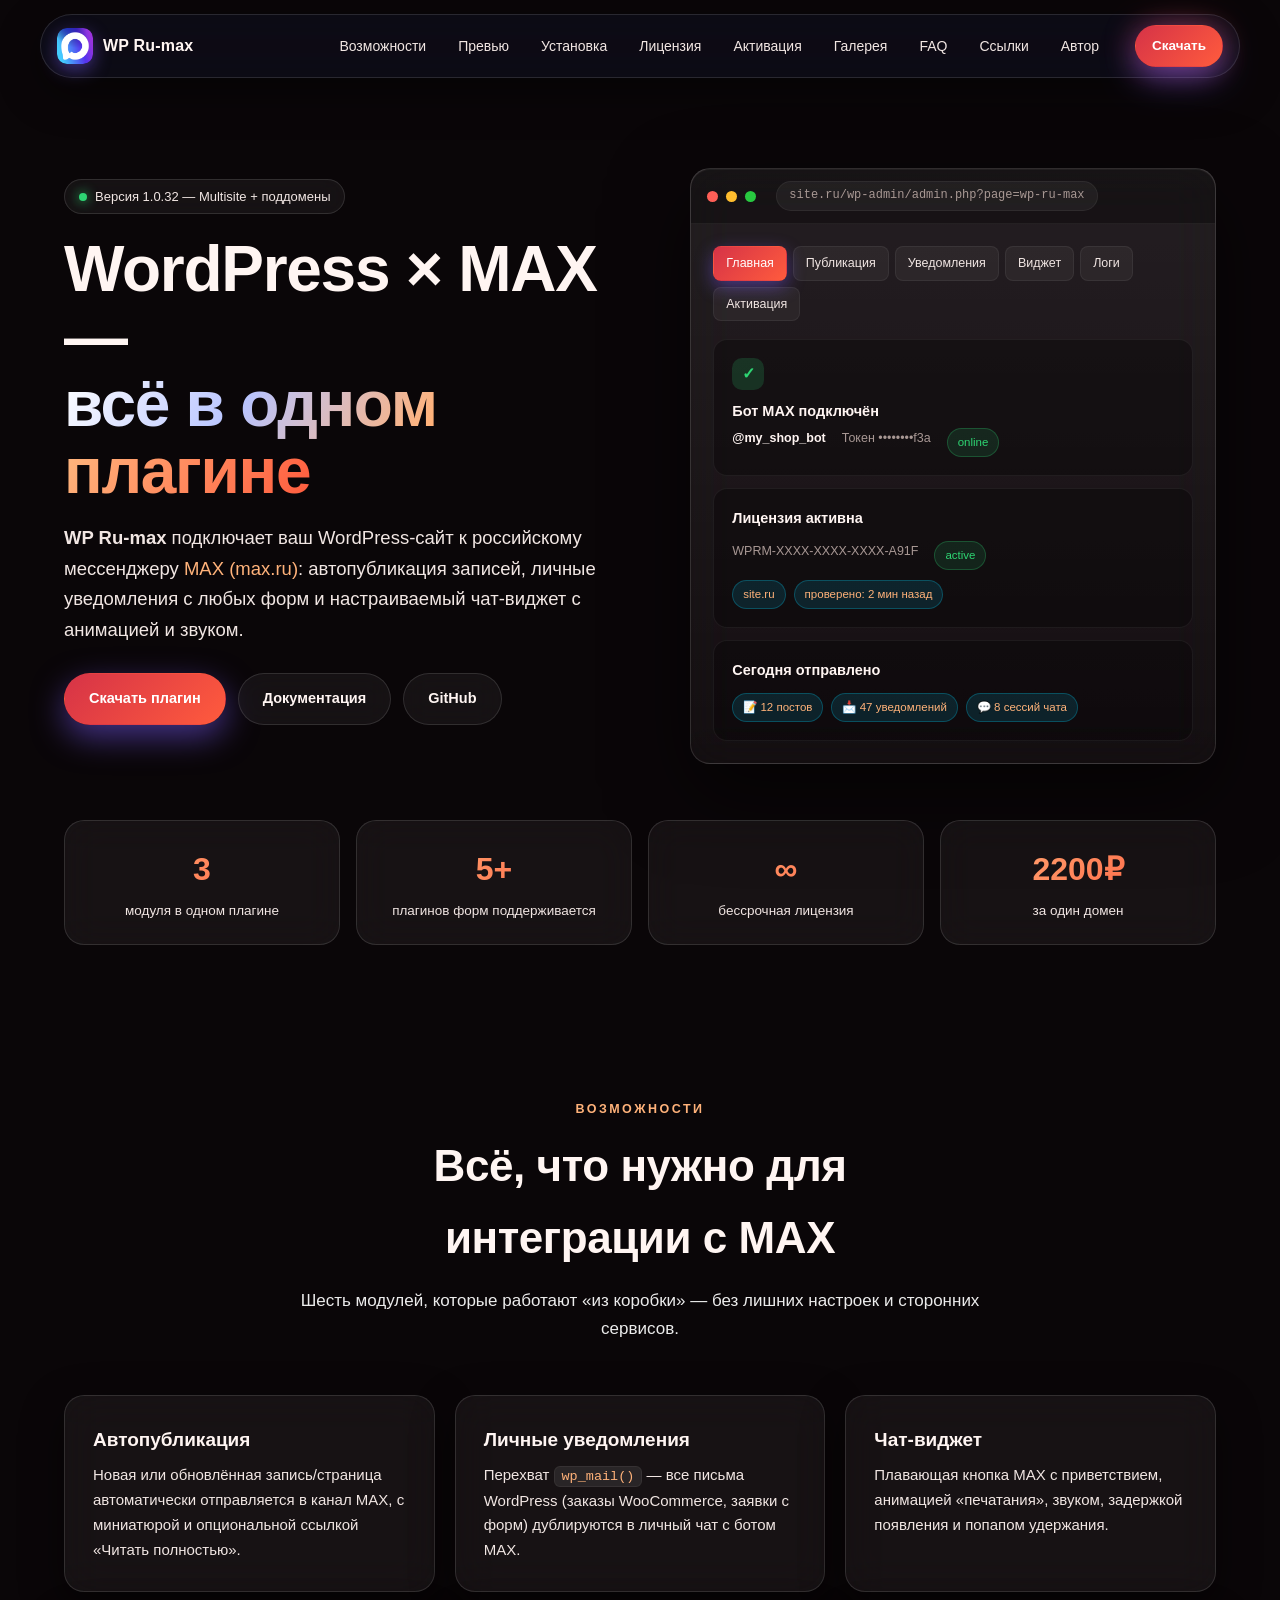
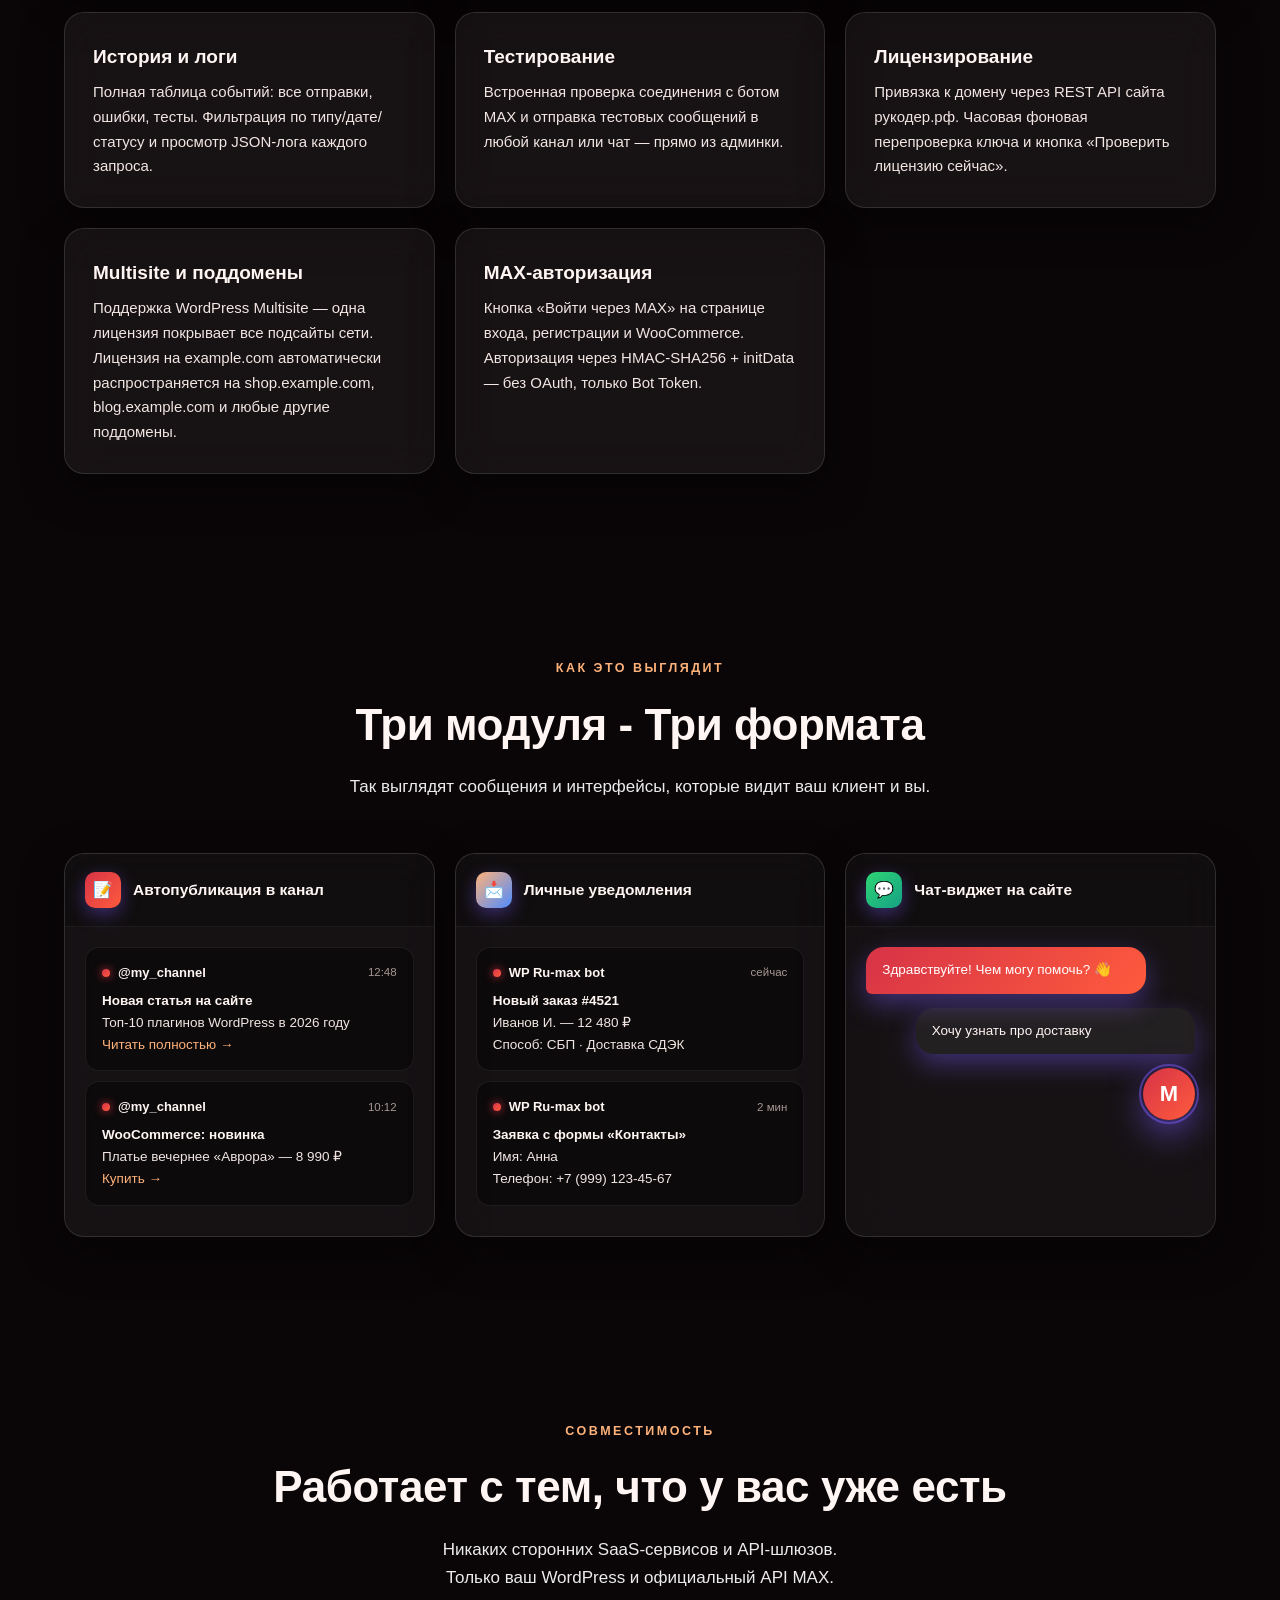
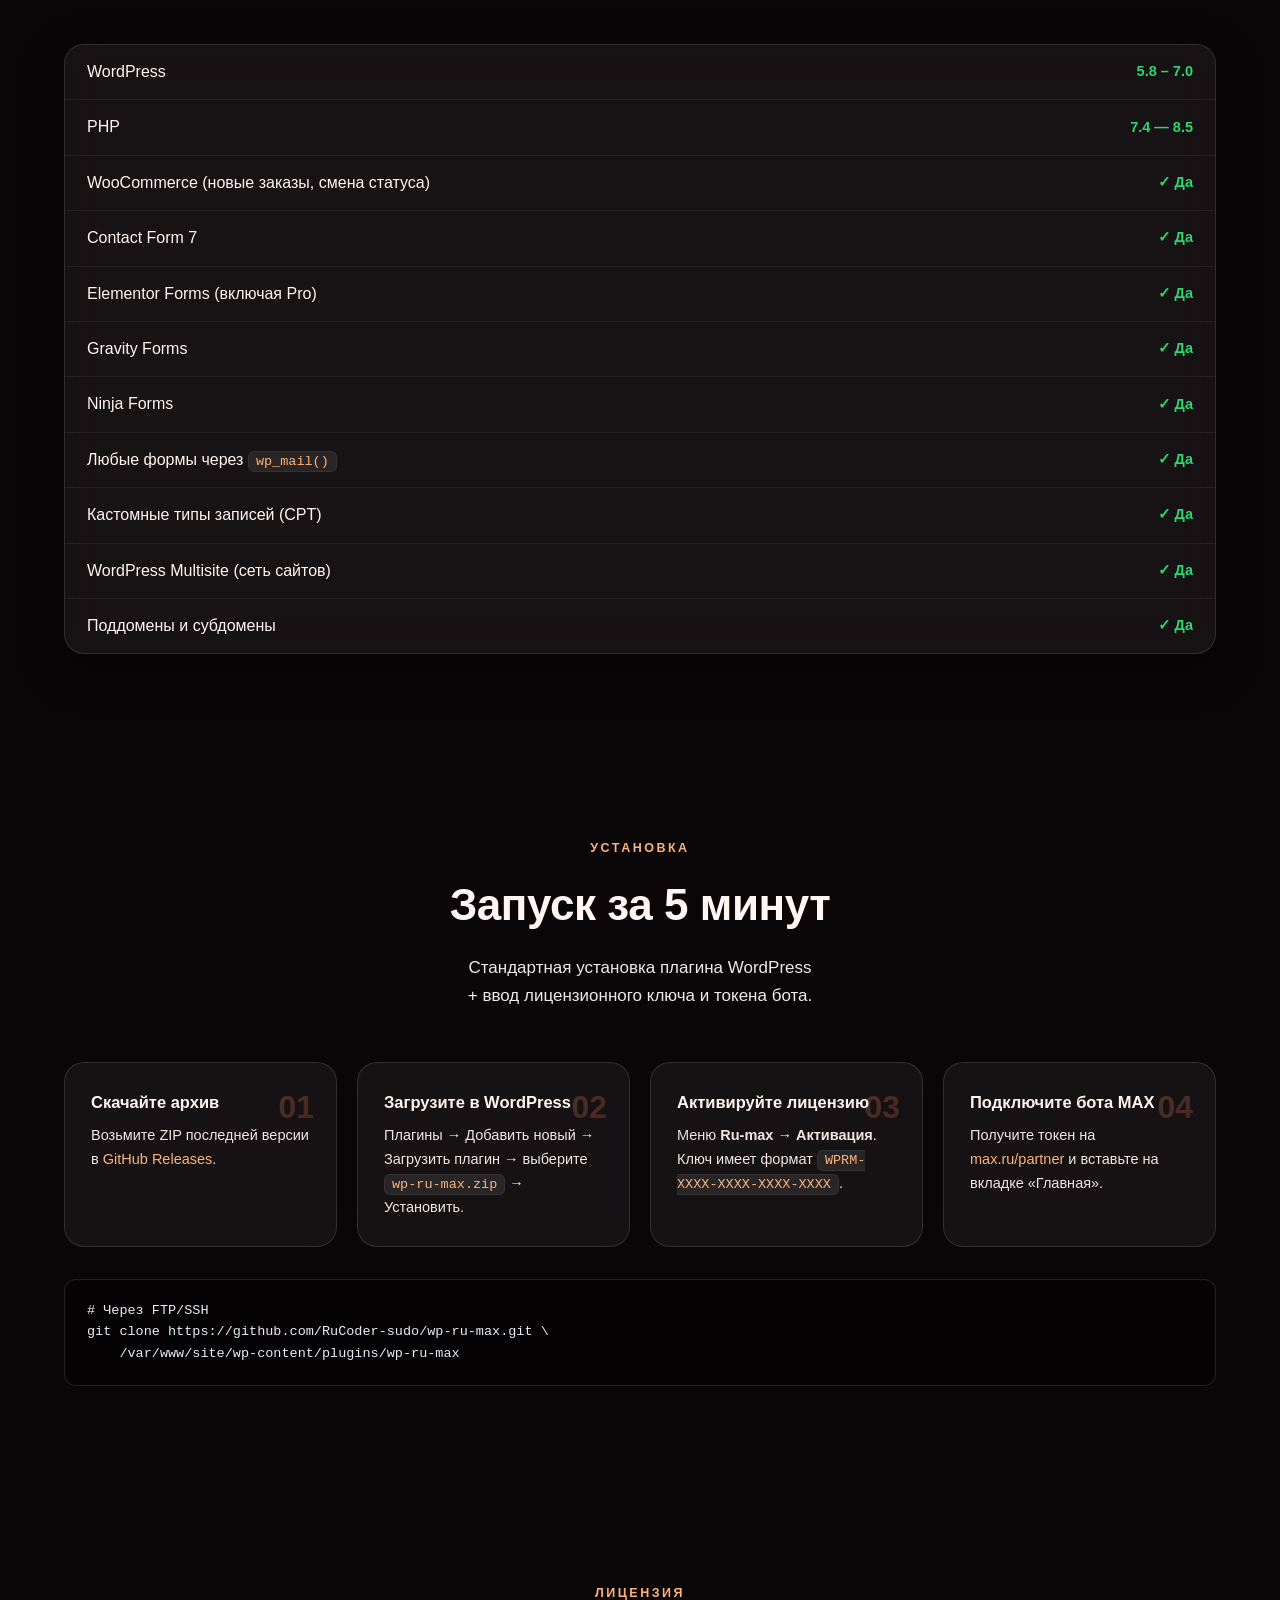
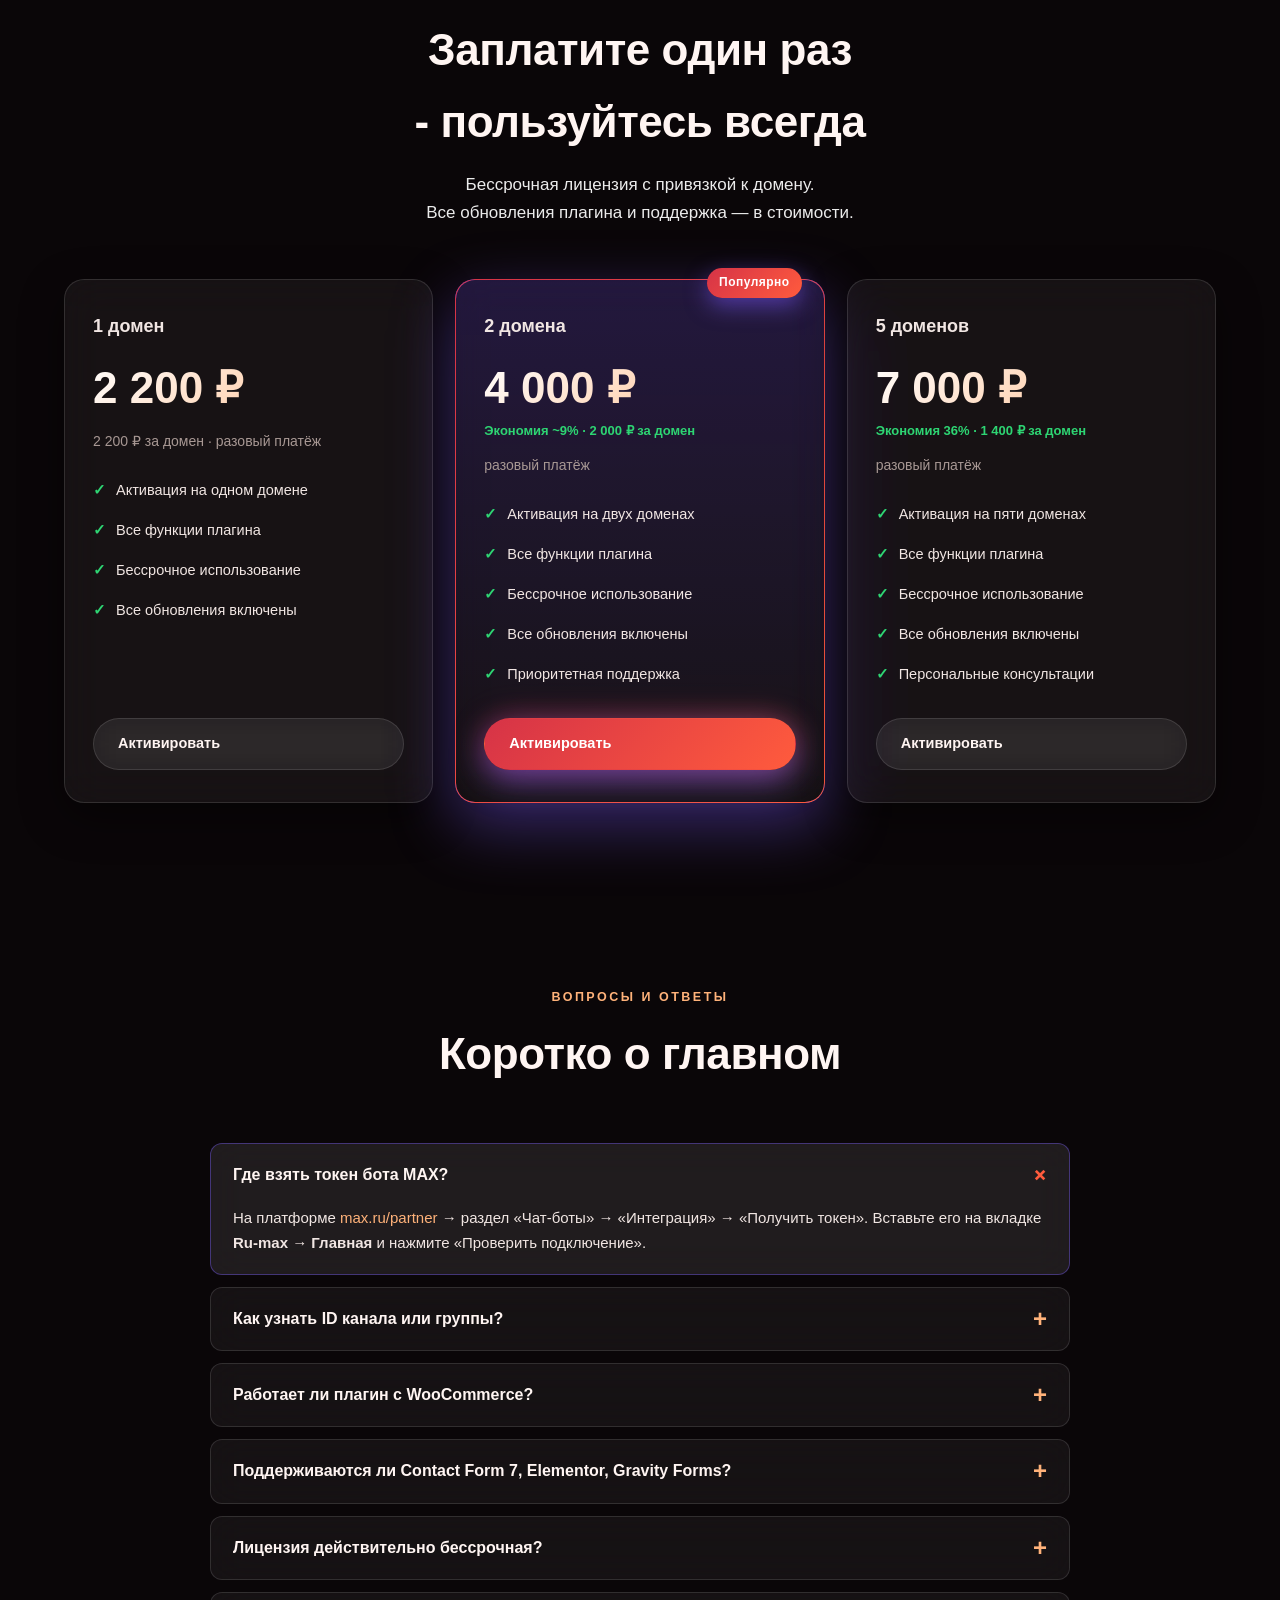
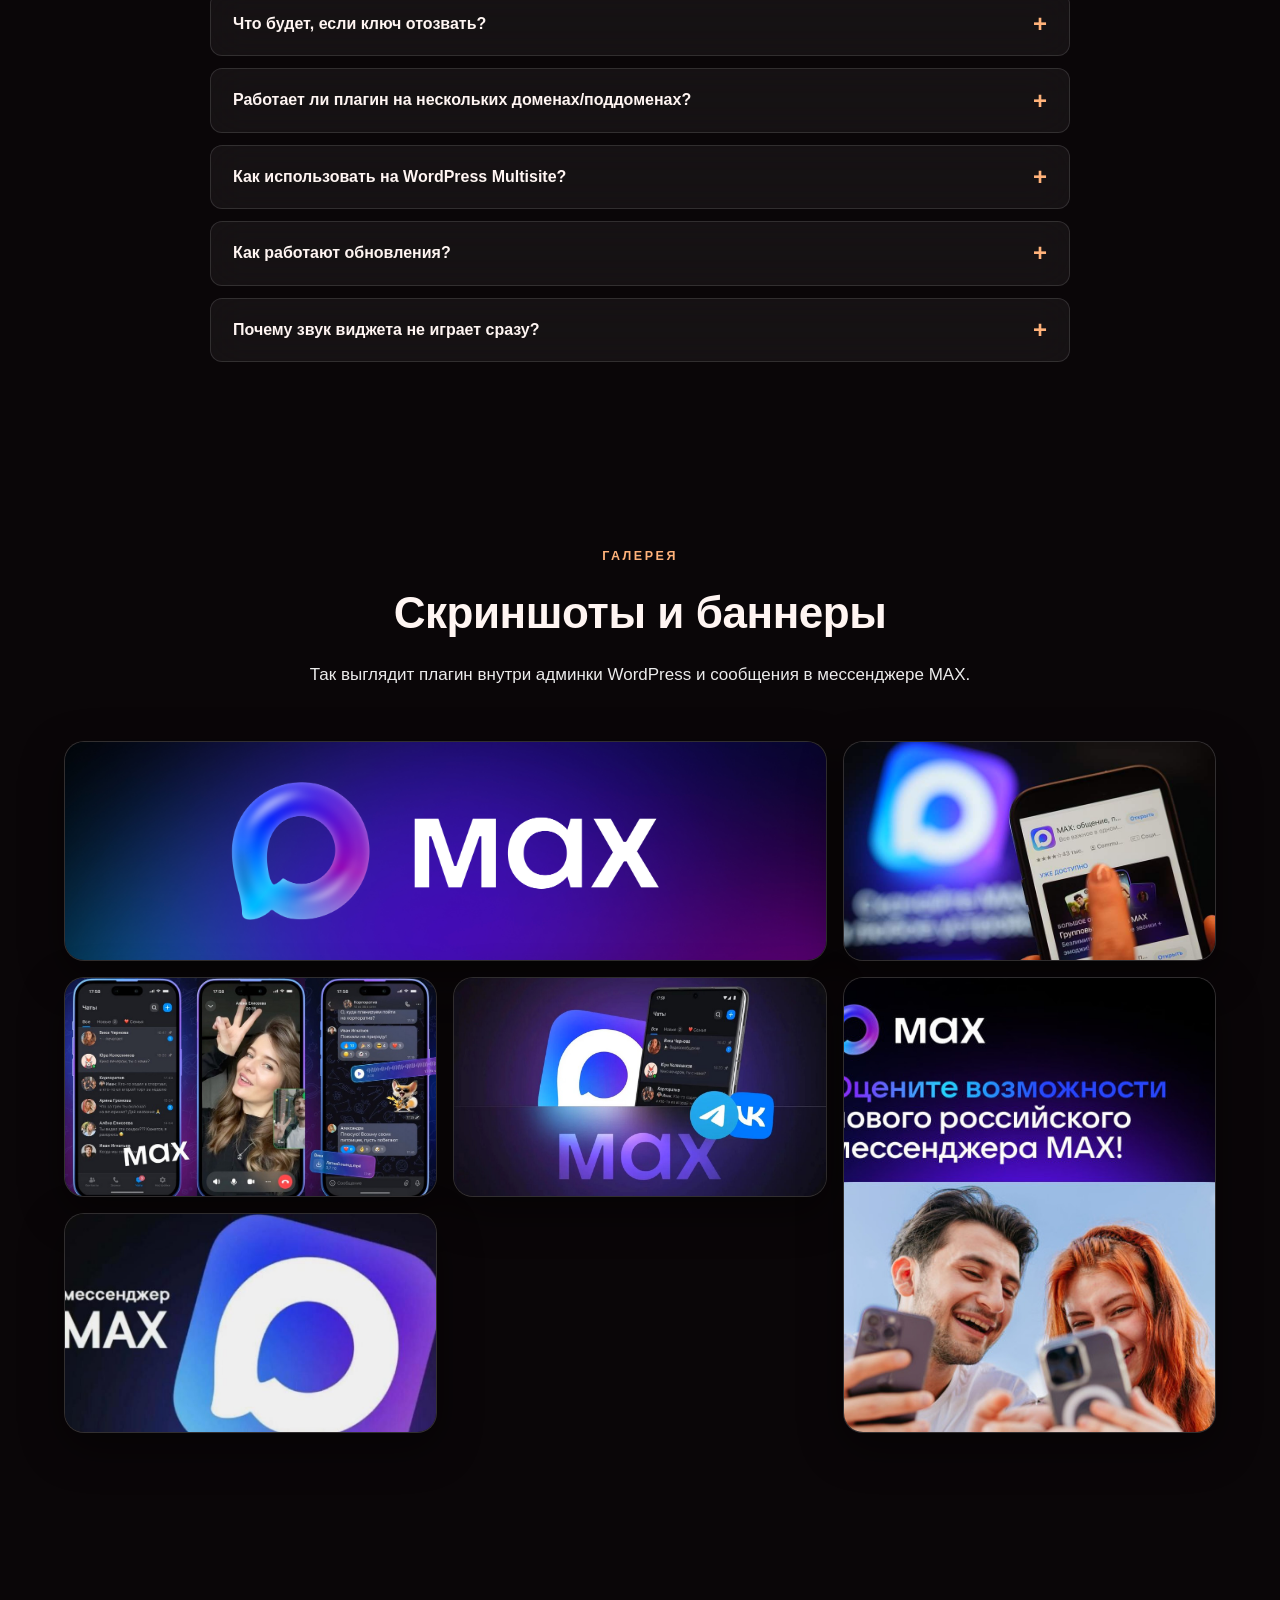
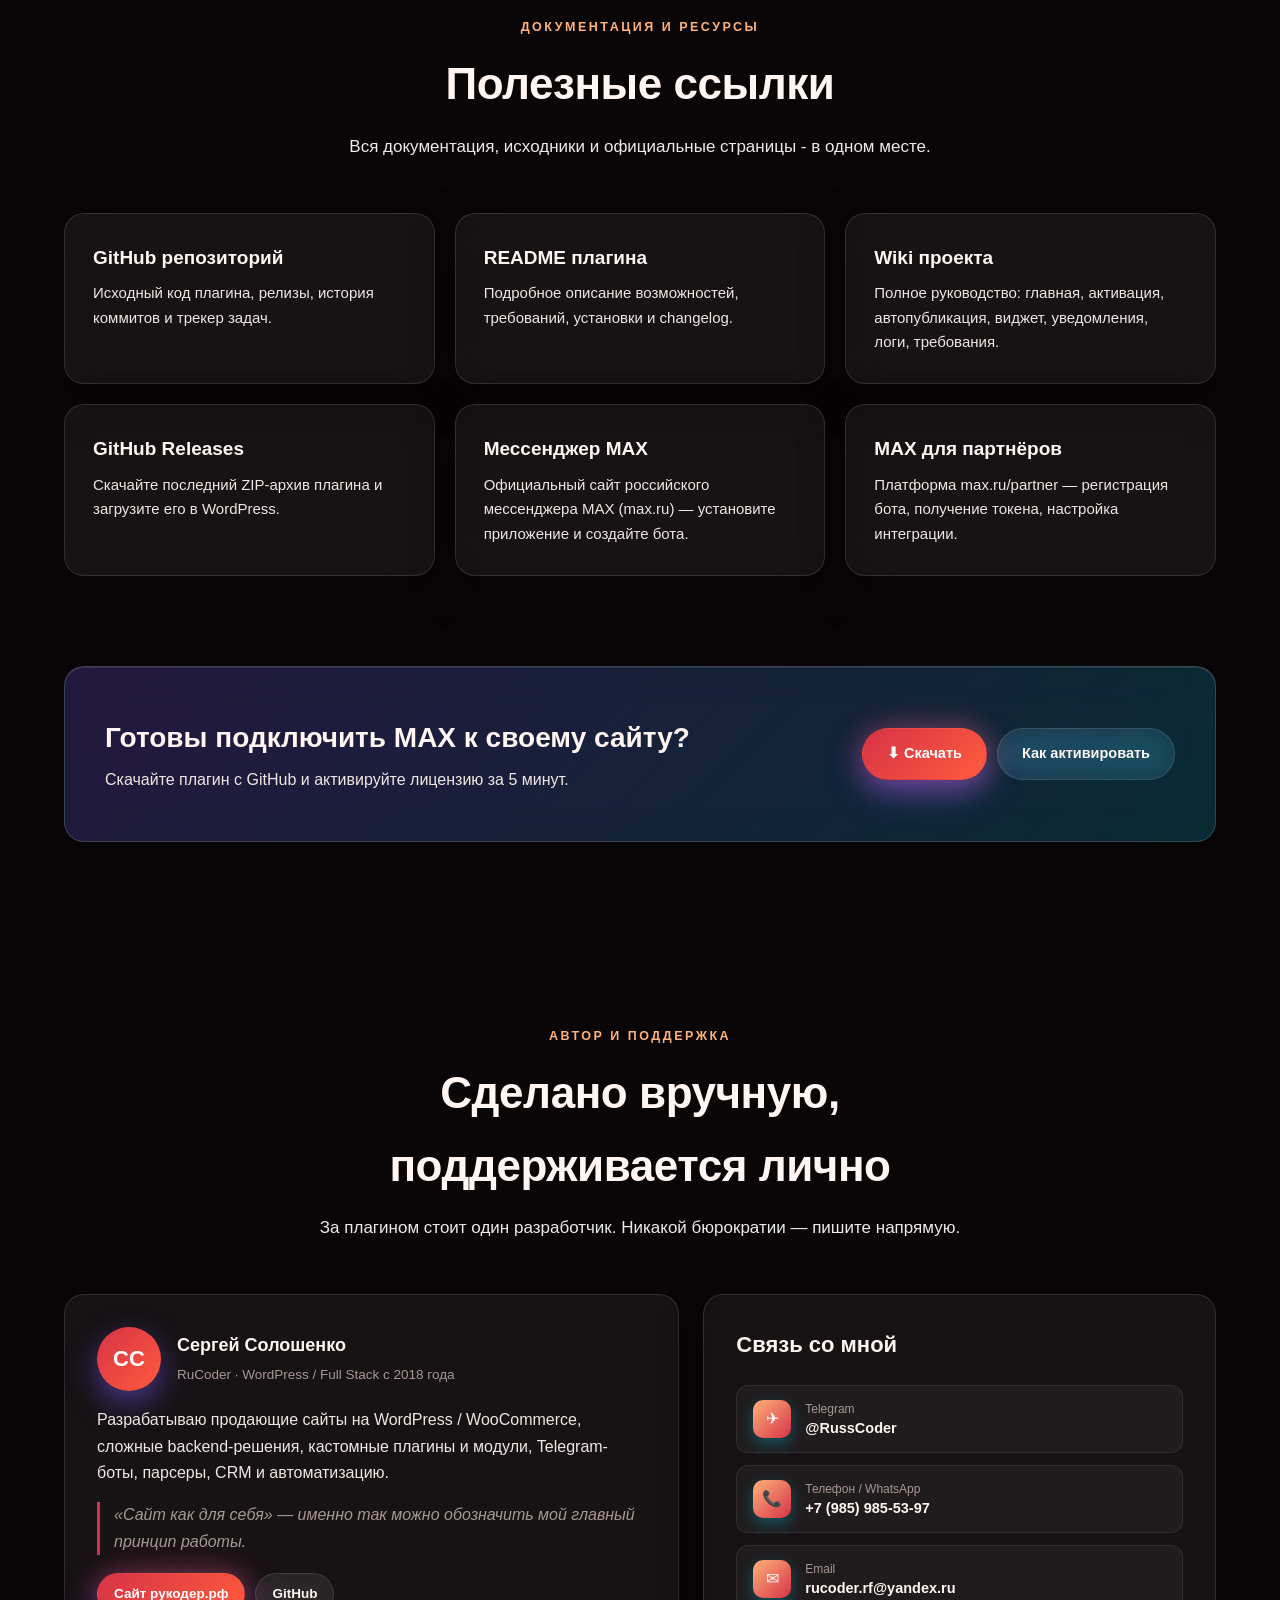
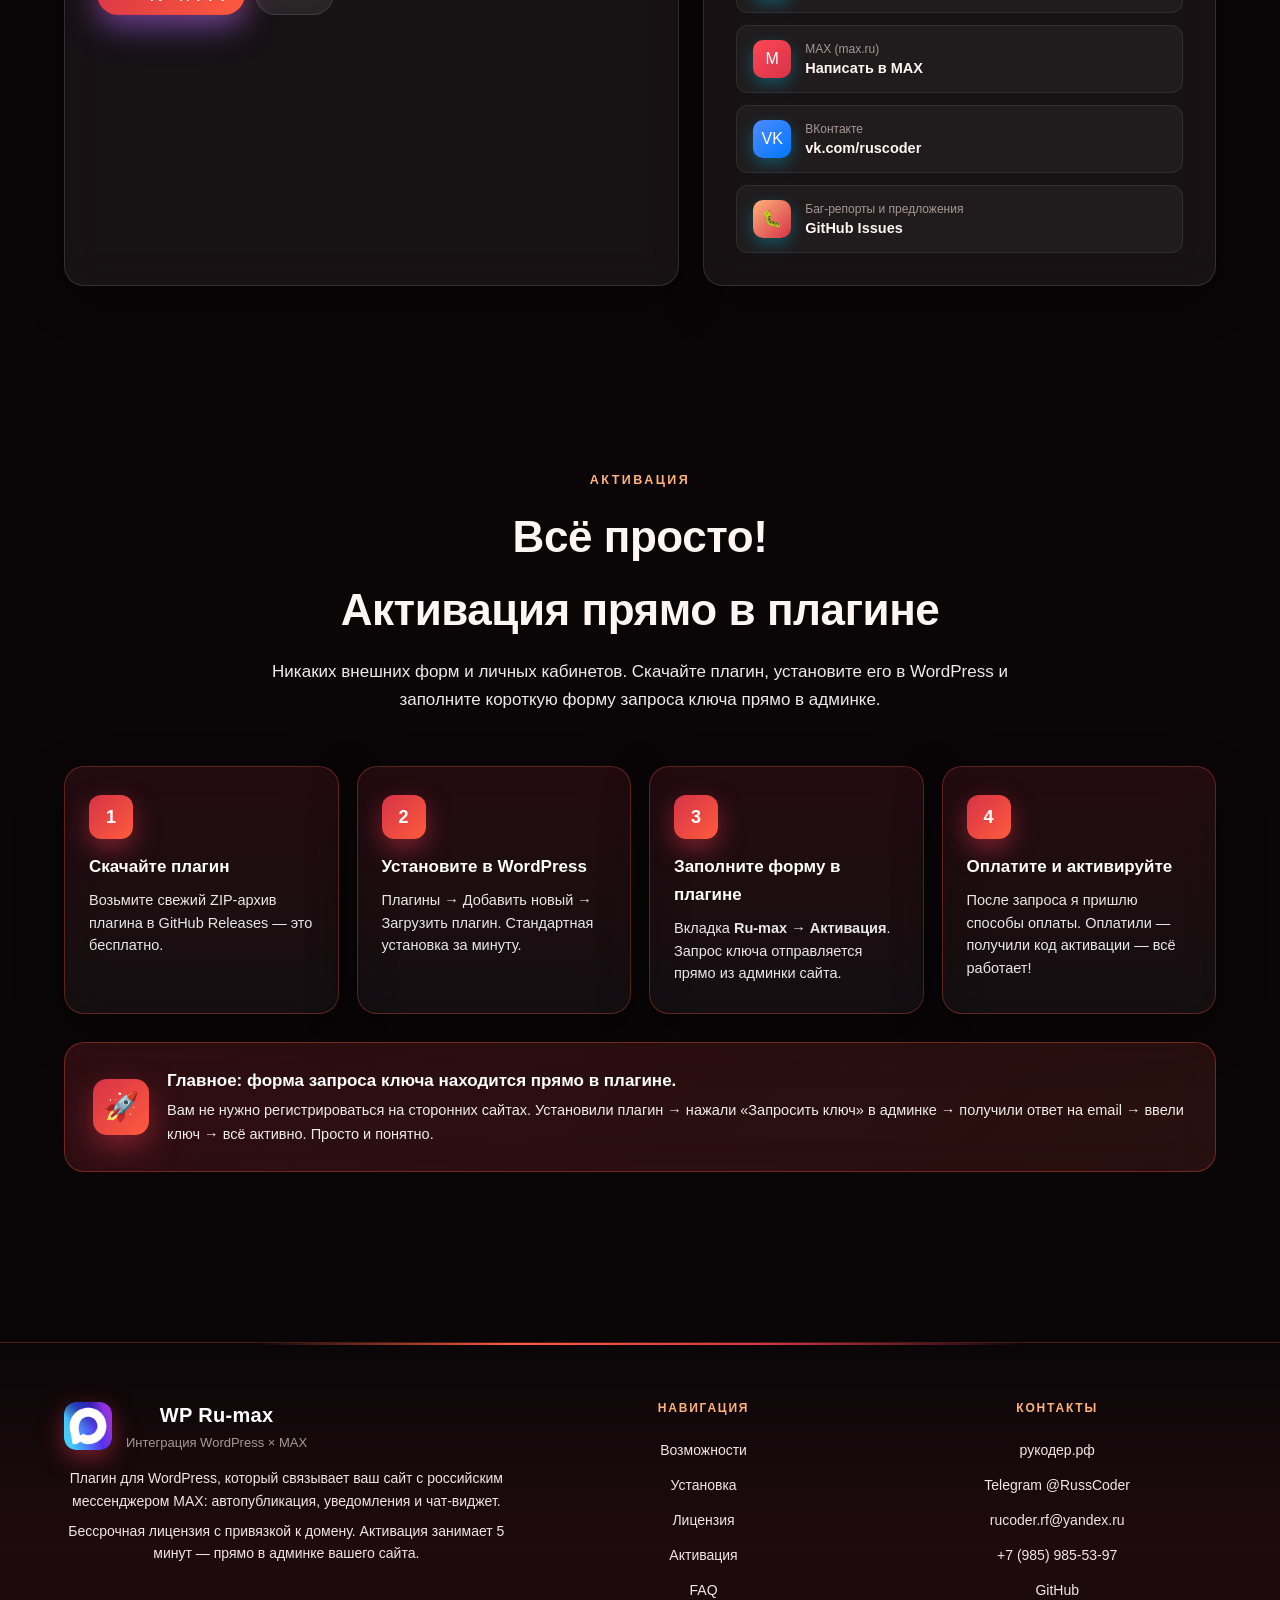
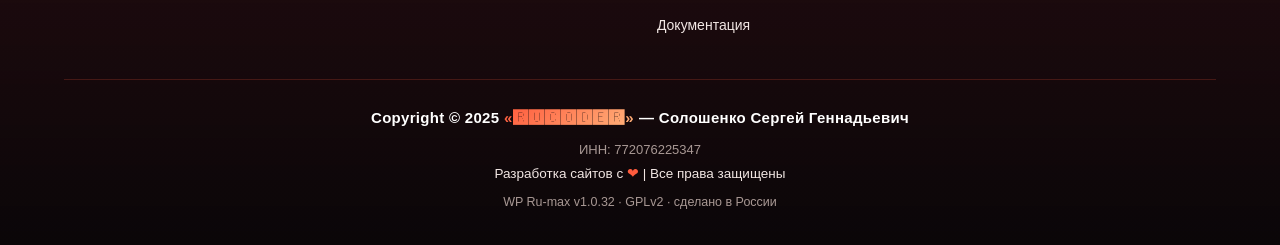
==== index.html @ 2321036f "Update index.html" ====
<!DOCTYPE html>
<html lang="ru">
<head>
<meta charset="UTF-8">
<meta name="viewport" content="width=device-width, initial-scale=1.0">
<title>WP Ru-max — интеграция WordPress с мессенджером MAX</title>
<meta name="description" content="Плагин WP Ru-max подключает WordPress к мессенджеру MAX (max.ru): автопубликация записей, личные уведомления с любых форм и красивый чат-виджет.">
<meta property="og:title" content="WP Ru-max — интеграция WordPress с мессенджером MAX">
<meta property="og:description" content="Автопубликация записей, личные уведомления с форм и чат-виджет MAX для вашего WordPress-сайта.">
<meta property="og:type" content="website">
<meta property="og:image" content="assets/horizontal-5.jpg">
<link rel="icon" type="image/png" href="assets/icon.png">
<link rel="stylesheet" href="style.css">
</head>
<body>

<div class="bg-canvas">
    <span class="blob b1"></span>
    <span class="blob b2"></span>
    <span class="blob b3"></span>
</div>

<!-- ===== NAV ===== -->
<nav class="nav">
    <a href="#top" class="brand">
        <img src="assets/icon.png" alt="WP Ru-max" class="logo-img">
        <span>WP Ru-max</span>
    </a>
    <div class="links">
        <a href="#features">Возможности</a>
        <a href="#preview">Превью</a>
        <a href="#install">Установка</a>
        <a href="#pricing">Лицензия</a>
        <a href="#activation">Активация</a>
        <a href="#gallery">Галерея</a>
        <a href="#faq">FAQ</a>
        <a href="#links">Ссылки</a>
        <a href="#author">Автор</a>
    </div>
    <a href="https://github.com/RuCoder-sudo/wp-ru-max/releases" class="btn btn-primary btn-sm cta">Скачать</a>
</nav>

<!-- ===== HERO ===== -->
<header class="hero" id="top">
    <div class="container">
        <div class="hero-grid">
            <div>
                <div class="eyebrow">
                    <span class="dot"></span>
                    <span>Версия 1.0.32 — Multisite + поддомены</span>
                </div>
                <h1>
                    WordPress &times; MAX —<br>
                    <span class="grad">всё в одном плагине</span>
                </h1>
                <p class="lead">
                    <strong>WP Ru-max</strong> подключает ваш WordPress-сайт к российскому мессенджеру
                    <a href="https://max.ru" target="_blank" rel="noopener">MAX (max.ru)</a>:
                    автопубликация записей, личные уведомления с любых форм и
                    настраиваемый чат-виджет с анимацией и звуком.
                </p>

                <div class="actions">
                    <a href="https://github.com/RuCoder-sudo/wp-ru-max/releases" class="btn btn-primary">
                       Скачать плагин
                    </a>
                    <a href="docs.html" class="btn btn-ghost">
                        Документация
                    </a>
                    <a href="https://github.com/RuCoder-sudo/wp-ru-max" class="btn btn-ghost">
                        GitHub
                    </a>
                </div>

            </div>

            <!-- Mockup of WP admin panel -->
            <div class="mockup reveal">
                <div class="mockup-bar">
                    <span class="dot d1"></span>
                    <span class="dot d2"></span>
                    <span class="dot d3"></span>
                    <span class="url">site.ru/wp-admin/admin.php?page=wp-ru-max</span>
                </div>
                <div class="mockup-body">
                    <div class="mockup-tabs">
                        <span class="mockup-tab active">Главная</span>
                        <span class="mockup-tab">Публикация</span>
                        <span class="mockup-tab">Уведомления</span>
                        <span class="mockup-tab">Виджет</span>
                        <span class="mockup-tab">Логи</span>
                        <span class="mockup-tab">Активация</span>
                    </div>

                    <div class="mockup-card">
                        <div class="check">✓</div>
                        <h5>Бот MAX подключён</h5>
                        <div class="meta">
                            <span><b>@my_shop_bot</b></span>
                            <span>Токен ••••••••f3a</span>
                            <span class="mockup-pill ok">online</span>
                        </div>
                    </div>

                    <div class="mockup-card">
                        <h5 style="margin-bottom:10px;">Лицензия активна</h5>
                        <div class="meta" style="margin-bottom:10px;">
                            <span>WPRM-XXXX-XXXX-XXXX-A91F</span>
                            <span class="mockup-pill ok">active</span>
                        </div>
                        <div class="mockup-row">
                            <span class="mockup-pill">site.ru</span>
                            <span class="mockup-pill">проверено: 2 мин назад</span>
                        </div>
                    </div>

                    <div class="mockup-card" style="margin-bottom:0;">
                        <h5 style="margin-bottom:10px;">Сегодня отправлено</h5>
                        <div class="mockup-row">
                            <span class="mockup-pill">📝 12 постов</span>
                            <span class="mockup-pill">📩 47 уведомлений</span>
                            <span class="mockup-pill">💬 8 сессий чата</span>
                        </div>
                    </div>
                </div>
            </div>
        </div>

        <div class="stats">
            <div class="stat reveal"><div class="num">3</div><div class="lbl">модуля в одном плагине</div></div>
            <div class="stat reveal"><div class="num">5+</div><div class="lbl">плагинов форм поддерживается</div></div>
            <div class="stat reveal"><div class="num">∞</div><div class="lbl">бессрочная лицензия</div></div>
            <div class="stat reveal"><div class="num">2200₽</div><div class="lbl">за один домен</div></div>
        </div>
    </div>
</header>

<!-- ===== FEATURES ===== -->
<section id="features">
    <div class="container">
        <div class="section-head">
            <span class="kicker">Возможности</span>
            <h2>Всё, что нужно для<br>интеграции с MAX</h2>
            <p>Шесть модулей, которые работают «из коробки» — без лишних настроек и сторонних сервисов.</p>
        </div>

        <div class="features">
            <div class="card reveal">
                <h3>Автопубликация</h3>
                <p>Новая или обновлённая запись/страница автоматически отправляется в канал MAX, с миниатюрой и опциональной ссылкой «Читать полностью».</p>
            </div>
            <div class="card reveal">
                <h3>Личные уведомления</h3>
                <p>Перехват <code>wp_mail()</code> — все письма WordPress (заказы WooCommerce, заявки с форм) дублируются в личный чат с ботом MAX.</p>
            </div>
            <div class="card reveal">
                <h3>Чат-виджет</h3>
                <p>Плавающая кнопка MAX с приветствием, анимацией «печатания», звуком, задержкой появления и попапом удержания.</p>
            </div>
            <div class="card reveal">
                <h3>История и логи</h3>
                <p>Полная таблица событий: все отправки, ошибки, тесты. Фильтрация по типу/дате/статусу и просмотр JSON-лога каждого запроса.</p>
            </div>
            <div class="card reveal">
                <h3>Тестирование</h3>
                <p>Встроенная проверка соединения с ботом MAX и отправка тестовых сообщений в любой канал или чат — прямо из админки.</p>
            </div>
            <div class="card reveal">
                <h3>Лицензирование</h3>
                <p>Привязка к домену через REST API сайта рукодер.рф. Часовая фоновая перепроверка ключа и кнопка «Проверить лицензию сейчас».</p>
            </div>
            <div class="card reveal">
                <h3>Multisite и поддомены</h3>
                <p>Поддержка WordPress Multisite — одна лицензия покрывает все подсайты сети. Лицензия на example.com автоматически распространяется на shop.example.com, blog.example.com и любые другие поддомены.</p>
            </div>
            <div class="card reveal">
                <h3>MAX-авторизация</h3>
                <p>Кнопка «Войти через MAX» на странице входа, регистрации и WooCommerce. Авторизация через HMAC-SHA256 + initData — без OAuth, только Bot Token.</p>
            </div>
        </div>
    </div>
</section>

<!-- ===== PREVIEW DEMO ===== -->
<section id="preview">
    <div class="container">
        <div class="section-head">
            <span class="kicker">Как это выглядит</span>
            <h2>Три модуля - Три формата</h2>
            <p>Так выглядят сообщения и интерфейсы, которые видит ваш клиент и вы.</p>
        </div>

        <div class="demo">
            <!-- Автопубликация -->
            <div class="demo-card reveal">
                <div class="head">
                    <div class="icon">📝</div>
                    <h4>Автопубликация в канал</h4>
                </div>
                <div class="body">
                    <div class="msg">
                        <div class="from">
                            <span class="dot"></span>
                            <span>@my_channel</span>
                            <span class="time">12:48</span>
                        </div>
                        <b>Новая статья на сайте</b><br>
                        Топ-10 плагинов WordPress в 2026 году<br>
                        <a href="#" style="color: var(--accent-2);">Читать полностью →</a>
                    </div>
                    <div class="msg">
                        <div class="from">
                            <span class="dot"></span>
                            <span>@my_channel</span>
                            <span class="time">10:12</span>
                        </div>
                        <b>WooCommerce: новинка</b><br>
                        Платье вечернее «Аврора» — 8 990 ₽<br>
                        <a href="#" style="color: var(--accent-2);">Купить →</a>
                    </div>
                </div>
            </div>

            <!-- Уведомления -->
            <div class="demo-card reveal">
                <div class="head">
                    <div class="icon" style="background: linear-gradient(135deg, var(--accent-2), #4f8bff);">📩</div>
                    <h4>Личные уведомления</h4>
                </div>
                <div class="body">
                    <div class="msg">
                        <div class="from">
                            <span class="dot"></span>
                            <span>WP Ru-max bot</span>
                            <span class="time">сейчас</span>
                        </div>
                        <b>Новый заказ #4521</b><br>
                        Иванов И. — 12 480 ₽<br>
                        Способ: СБП · Доставка СДЭК
                    </div>
                    <div class="msg">
                        <div class="from">
                            <span class="dot"></span>
                            <span>WP Ru-max bot</span>
                            <span class="time">2 мин</span>
                        </div>
                        <b>Заявка с формы «Контакты»</b><br>
                        Имя: Анна<br>
                        Телефон: +7 (999) 123-45-67
                    </div>
                </div>
            </div>

            <!-- Виджет -->
            <div class="demo-card reveal">
                <div class="head">
                    <div class="icon" style="background: linear-gradient(135deg, var(--success), #16a085);">💬</div>
                    <h4>Чат-виджет на сайте</h4>
                </div>
                <div class="body">
                    <div class="bubble">Здравствуйте! Чем могу помочь? 👋</div>
                    <div class="bubble" style="background: rgba(255,255,255,0.06); color: var(--text); border-radius: 18px 18px 6px 18px; margin-left: auto;">
                        Хочу узнать про доставку
                    </div>
                    <div class="fab">M</div>
                </div>
            </div>
        </div>
    </div>
</section>

<!-- ===== COMPATIBILITY ===== -->
<section id="compat">
    <div class="container">
        <div class="section-head">
            <span class="kicker">Совместимость</span>
            <h2>Работает с тем, что у вас уже есть</h2>
            <p>Никаких сторонних SaaS-сервисов и API-шлюзов.<br> Только ваш WordPress и официальный API MAX.</p>
        </div>

        <div class="compat reveal">
            <div class="row"><span class="name">WordPress</span> <span class="val">5.8 – 7.0</span></div>
            <div class="row"><span class="name">PHP</span>       <span class="val">7.4 — 8.5</span></div>
            <div class="row"><span class="name">WooCommerce (новые заказы, смена статуса)</span> <span class="val">✓ Да</span></div>
            <div class="row"><span class="name">Contact Form 7</span>  <span class="val">✓ Да</span></div>
            <div class="row"><span class="name">Elementor Forms (включая Pro)</span> <span class="val">✓ Да</span></div>
            <div class="row"><span class="name">Gravity Forms</span>   <span class="val">✓ Да</span></div>
            <div class="row"><span class="name">Ninja Forms</span>     <span class="val">✓ Да</span></div>
            <div class="row"><span class="name">Любые формы через <code>wp_mail()</code></span> <span class="val">✓ Да</span></div>
            <div class="row"><span class="name">Кастомные типы записей (CPT)</span> <span class="val">✓ Да</span></div>
            <div class="row"><span class="name">WordPress Multisite (сеть сайтов)</span> <span class="val">✓ Да</span></div>
            <div class="row"><span class="name">Поддомены и субдомены</span> <span class="val">✓ Да</span></div>
        </div>
    </div>
</section>

<!-- ===== INSTALLATION STEPS ===== -->
<section id="install">
    <div class="container">
        <div class="section-head">
            <span class="kicker">Установка</span>
            <h2>Запуск за 5 минут</h2>
            <p>Стандартная установка плагина WordPress <br>+ ввод лицензионного ключа и токена бота.</p>
        </div>

        <div class="steps">
            <div class="step reveal">
                <h4>Скачайте архив</h4>
                <p>Возьмите ZIP последней версии в <a href="https://github.com/RuCoder-sudo/wp-ru-max/releases">GitHub Releases</a>.</p>
            </div>
            <div class="step reveal">
                <h4>Загрузите в WordPress</h4>
                <p>Плагины → Добавить новый → Загрузить плагин → выберите <code>wp-ru-max.zip</code> → Установить.</p>
            </div>
            <div class="step reveal">
                <h4>Активируйте лицензию</h4>
                <p>Меню <strong>Ru-max → Активация</strong>. Ключ имеет формат <code>WPRM-XXXX-XXXX-XXXX-XXXX</code>.</p>
            </div>
            <div class="step reveal">
                <h4>Подключите бота MAX</h4>
                <p>Получите токен на <a href="https://max.ru/partner">max.ru/partner</a> и вставьте на вкладке «Главная».</p>
            </div>
        </div>

        <div style="margin-top:32px;">
            <pre><code># Через FTP/SSH
git clone https://github.com/RuCoder-sudo/wp-ru-max.git \
    /var/www/site/wp-content/plugins/wp-ru-max</code></pre>
        </div>
    </div>
</section>

<!-- ===== PRICING ===== -->
<section id="pricing">
    <div class="container">
        <div class="section-head">
            <span class="kicker">Лицензия</span>
            <h2>Заплатите один раз<br> - пользуйтесь всегда</h2>
            <p>Бессрочная лицензия с привязкой к домену. <br>Все обновления плагина и поддержка — в стоимости.</p>
        </div>

        <div class="pricing">
            <div class="price reveal">
                <h3>1 домен</h3>
                <div class="amount">2 200 ₽</div>
                <div class="per">2 200 ₽ за домен · разовый платёж</div>
                <ul>
                    <li>Активация на одном домене</li>
                    <li>Все функции плагина</li>
                    <li>Бессрочное использование</li>
                    <li>Все обновления включены</li>
                </ul>
                <a href="#activation" class="btn btn-ghost">Активировать</a>
            </div>

            <div class="price featured reveal">
                <span class="tag">Популярно</span>
                <h3>2 домена</h3>
                <div class="amount">4 000 ₽</div>
                <span class="save">Экономия ~9% · 2 000 ₽ за домен</span>
                <div class="per">разовый платёж</div>
                <ul>
                    <li>Активация на двух доменах</li>
                    <li>Все функции плагина</li>
                    <li>Бессрочное использование</li>
                    <li>Все обновления включены</li>
                    <li>Приоритетная поддержка</li>
                </ul>
                <a href="#activation" class="btn btn-primary">Активировать</a>
            </div>

            <div class="price reveal">
                <h3>5 доменов</h3>
                <div class="amount">7 000 ₽</div>
                <span class="save">Экономия 36% · 1 400 ₽ за домен</span>
                <div class="per">разовый платёж</div>
                <ul>
                    <li>Активация на пяти доменах</li>
                    <li>Все функции плагина</li>
                    <li>Бессрочное использование</li>
                    <li>Все обновления включены</li>
                    <li>Персональные консультации</li>
                </ul>
                <a href="#activation" class="btn btn-ghost">Активировать</a>
            </div>
        </div>
    </div>
</section>

<!-- ===== FAQ ===== -->
<section id="faq">
    <div class="container">
        <div class="section-head">
            <span class="kicker">Вопросы и ответы</span>
            <h2>Коротко о главном</h2>
        </div>

        <div class="faq">
            <details class="reveal" open>
                <summary>Где взять токен бота MAX?</summary>
                <p>На платформе <a href="https://max.ru/partner">max.ru/partner</a> → раздел «Чат-боты» → «Интеграция» → «Получить токен». Вставьте его на вкладке <strong>Ru-max → Главная</strong> и нажмите «Проверить подключение».</p>
            </details>
            <details class="reveal">
                <summary>Как узнать ID канала или группы?</summary>
                <p>Для публичного канала — никнейм с <code>@</code>, например <code>@my_channel</code>. Для группы — числовой ID, который можно получить через бота <code>@get_id_bot</code> в самом мессенджере MAX.</p>
            </details>
            <details class="reveal">
                <summary>Работает ли плагин с WooCommerce?</summary>
                <p>Да. Все email-уведомления WooCommerce (новый заказ, смена статуса, оплата и т.д.) перехватываются и пересылаются в личный чат с ботом MAX.</p>
            </details>
            <details class="reveal">
                <summary>Поддерживаются ли Contact Form 7, Elementor, Gravity Forms?</summary>
                <p>Да. Плагин работает с любыми формами, отправляющими уведомления через стандартный <code>wp_mail()</code> WordPress: CF7, Elementor Forms, Gravity Forms, Ninja Forms и другими.</p>
            </details>
            <details class="reveal">
                <summary>Лицензия действительно бессрочная?</summary>
                <p>Да. Один платёж — пожизненная активация для указанного домена. Никаких подписок, продлений и абонентской платы. Все обновления плагина включены в стоимость.</p>
            </details>
            <details class="reveal">
                <summary>Что будет, если ключ отозвать?</summary>
                <p>Плагин ходит на сервер рукодер.рф и сверяет статус ключа: при открытии вкладки «Активация» — мгновенно, в фоне — раз в час. Если ключ отозван, статус сразу переключается на <code>suspended</code> и платные функции отключаются.</p>
            </details>
            <details class="reveal">
                <summary>Работает ли плагин на нескольких доменах/поддоменах?</summary>
                <p>Да. В «Дополнительных настройках» включите тумблер «Включить поддержку сети и поддоменов». После активации лицензии на главном сайте (<code>example.com</code>) все поддомены (<code>shop.example.com</code>, <code>blog.example.com</code> и т.д.) автоматически получают активированный плагин. <strong>Важно:</strong> лицензия распространяется только на поддомены того же домена — чужие домены не покрываются.</p>
            </details>
            <details class="reveal">
                <summary>Как использовать на WordPress Multisite?</summary>
                <p>Активируйте плагин на уровне сети через «Сеть → Плагины». Перейдите в «Сеть → Ru-max (Сеть)» и введите лицензионный ключ — он покроет все подсайты. Или активируйте плагин на каждом подсайте отдельно. Настройки (токен бота, каналы, уведомления) у каждого подсайта свои.</p>
            </details>
            <details class="reveal">
                <summary>Как работают обновления?</summary>
                <p>Плагин раз в 12 часов проверяет <a href="https://github.com/RuCoder-sudo/wp-ru-max/releases">GitHub Releases</a>. Если есть новая версия — в WordPress появится стандартное уведомление «Доступно обновление», устанавливается в один клик.</p>
            </details>
            <details class="reveal">
                <summary>Почему звук виджета не играет сразу?</summary>
                <p>Браузеры блокируют автовоспроизведение звука до первого взаимодействия пользователя со страницей. Звук сыграет сразу после первого клика, касания или прокрутки.</p>
            </details>
        </div>
    </div>
</section>

<!-- ===== GALLERY ===== -->
<section id="gallery">
    <div class="container">
        <div class="section-head">
            <span class="kicker">Галерея</span>
            <h2>Скриншоты и баннеры</h2>
            <p>Так выглядит плагин внутри админки WordPress и сообщения в мессенджере MAX.</p>
        </div>

        <div class="gallery">
            <a class="g-tile g-wide reveal" href="assets/horizontal-5.jpg" target="_blank" rel="noopener">
                <img src="assets/horizontal-5.jpg" alt="WP Ru-max — баннер">
            </a>
            <a class="g-tile reveal" href="assets/horizontal-1.jpg" target="_blank" rel="noopener">
                <img src="assets/horizontal-1.jpg" alt="Скриншот плагина 1">
            </a>
            <a class="g-tile reveal" href="assets/horizontal-2.jpg" target="_blank" rel="noopener">
                <img src="assets/horizontal-2.jpg" alt="Скриншот плагина 2">
            </a>
            <a class="g-tile reveal" href="assets/horizontal-4.jpg" target="_blank" rel="noopener">
                <img src="assets/horizontal-4.jpg" alt="Скриншот плагина 3">
            </a>
            <a class="g-tile g-tall reveal" href="assets/vertical.jpg" target="_blank" rel="noopener">
                <img src="assets/vertical.jpg" alt="Вертикальный баннер">
            </a>
            <a class="g-tile reveal" href="assets/horizontal-1.jpeg" target="_blank" rel="noopener">
                <img src="assets/horizontal-1.jpeg" alt="Скриншот плагина 4">
            </a>
        </div>
    </div>
</section>

<!-- ===== USEFUL LINKS ===== -->
<section id="links">
    <div class="container">
        <div class="section-head">
            <span class="kicker">Документация и ресурсы</span>
            <h2>Полезные ссылки</h2>
            <p>Вся документация, исходники и официальные страницы - в одном месте.</p>
        </div>

        <div class="features">
            <a class="card link-card reveal" href="https://github.com/RuCoder-sudo/wp-ru-max" target="_blank" rel="noopener">
                <h3>GitHub репозиторий</h3>
                <p>Исходный код плагина, релизы, история коммитов и трекер задач.</p>
            </a>
            <a class="card link-card reveal" href="https://github.com/RuCoder-sudo/wp-ru-max/blob/main/wp-ru-max/README.md" target="_blank" rel="noopener">
                <h3>README плагина</h3>
                <p>Подробное описание возможностей, требований, установки и changelog.</p>
            </a>
            <a class="card link-card reveal" href="https://github.com/RuCoder-sudo/wp-ru-max/wiki" target="_blank" rel="noopener">
                <h3>Wiki проекта</h3>
                <p>Полное руководство: главная, активация, автопубликация, виджет, уведомления, логи, требования.</p>
            </a>
            <a class="card link-card reveal" href="https://github.com/RuCoder-sudo/wp-ru-max/releases" target="_blank" rel="noopener">
                <h3>GitHub Releases</h3>
                <p>Скачайте последний ZIP-архив плагина и загрузите его в WordPress.</p>
            </a>
            <a class="card link-card reveal" href="https://max.ru" target="_blank" rel="noopener">
                <h3>Мессенджер MAX</h3>
                <p>Официальный сайт российского мессенджера MAX (max.ru) — установите приложение и создайте бота.</p>
            </a>
            <a class="card link-card reveal" href="https://max.ru/partner" target="_blank" rel="noopener">
                <h3>MAX для партнёров</h3>
                <p>Платформа max.ru/partner — регистрация бота, получение токена, настройка интеграции.</p>
            </a>
        </div>
    </div>
</section>

<!-- ===== CTA banner ===== -->
<section style="padding-top:0;">
    <div class="container">
        <div class="cta-banner reveal">
            <div>
                <h3>Готовы подключить MAX к своему сайту?</h3>
                <p>Скачайте плагин с GitHub и активируйте лицензию за 5 минут.</p>
            </div>
            <div style="display:flex; gap:10px; flex-wrap:wrap;">
                <a href="https://github.com/RuCoder-sudo/wp-ru-max/releases" class="btn btn-primary">⬇ Скачать</a>
                <a href="#activation" class="btn btn-ghost">Как активировать</a>
            </div>
        </div>
    </div>
</section>

<!-- ===== AUTHOR / CONTACTS ===== -->
<section id="author">
    <div class="container">
        <div class="section-head">
            <span class="kicker">Автор и поддержка</span>
            <h2>Сделано вручную, поддерживается лично</h2>
            <p>За плагином стоит один разработчик. Никакой бюрократии — пишите напрямую.</p>
        </div>

        <div class="author">
            <div class="panel reveal">
                <div class="who">
                    <div class="ava">СС</div>
                    <div class="meta">
                        <strong>Сергей Солошенко</strong>
                        <span>RuCoder · WordPress / Full Stack с 2018 года</span>
                    </div>
                </div>
                <p>
                    Разрабатываю продающие сайты на WordPress / WooCommerce, сложные backend-решения,
                    кастомные плагины и модули, Telegram-боты, парсеры, CRM и автоматизацию.
                </p>
                <p style="color:var(--text-muted); font-style:italic; border-left:3px solid var(--accent); padding-left:14px;">
                    «Сайт как для себя» — именно так можно обозначить мой главный принцип работы.
                </p>
                <div style="display:flex; gap:10px; flex-wrap:wrap; margin-top:18px;">
                    <a href="https://рукодер.рф" class="btn btn-primary btn-sm" target="_blank" rel="noopener">Сайт рукодер.рф</a>
                    <a href="https://github.com/RuCoder-sudo" class="btn btn-ghost btn-sm" target="_blank" rel="noopener">GitHub</a>
                </div>
            </div>

            <div class="panel reveal">
                <h3 style="margin-top:0;">Связь со мной</h3>
                <div class="contacts">
                    <a class="contact-row" href="https://t.me/RussCoder" target="_blank" rel="noopener">
                        <span class="ic">✈</span>
                        <span class="info">
                            <span class="lbl">Telegram</span>
                            <span class="val">@RussCoder</span>
                        </span>
                    </a>
                    <a class="contact-row" href="tel:+79859855397">
                        <span class="ic">📞</span>
                        <span class="info">
                            <span class="lbl">Телефон / WhatsApp</span>
                            <span class="val">+7 (985) 985-53-97</span>
                        </span>
                    </a>
                    <a class="contact-row" href="mailto:rucoder.rf@yandex.ru">
                        <span class="ic">✉</span>
                        <span class="info">
                            <span class="lbl">Email</span>
                            <span class="val">rucoder.rf@yandex.ru</span>
                        </span>
                    </a>
                    <a class="contact-row" href="https://max.ru/u/f9LHodD0cOJYpSQb9uTP6ebD3rtqiv_-gbY1D1csXSQAuyEfUChlnjzWVSA" target="_blank" rel="noopener">
                        <span class="ic" style="background: linear-gradient(135deg, #ff4757, var(--accent));">М</span>
                        <span class="info">
                            <span class="lbl">MAX (max.ru)</span>
                            <span class="val">Написать в MAX</span>
                        </span>
                    </a>
                    <a class="contact-row" href="https://vk.com/ruscoder" target="_blank" rel="noopener">
                        <span class="ic" style="background: linear-gradient(135deg, #4f8bff, #0077ff);">VK</span>
                        <span class="info">
                            <span class="lbl">ВКонтакте</span>
                            <span class="val">vk.com/ruscoder</span>
                        </span>
                    </a>
                    <a class="contact-row" href="https://github.com/RuCoder-sudo/wp-ru-max/issues" target="_blank" rel="noopener">
                        <span class="ic">🐛</span>
                        <span class="info">
                            <span class="lbl">Баг-репорты и предложения</span>
                            <span class="val">GitHub Issues</span>
                        </span>
                    </a>
                </div>
            </div>
        </div>

    </div>
</section>

<!-- ===== ACTIVATION FLOW ===== -->
<section id="activation">
    <div class="container">
        <div class="section-head">
            <span class="kicker">Активация</span>
            <h2>Всё просто!<br> Активация прямо в плагине</h2>
            <p>Никаких внешних форм и личных кабинетов. Скачайте плагин, установите его в WordPress и заполните короткую форму запроса ключа прямо в админке.</p>
        </div>

        <div class="activation-flow">
            <div class="activation-card reveal">
                <div class="num">1</div>
                <h4>Скачайте плагин</h4>
                <p>Возьмите свежий ZIP-архив плагина в GitHub Releases — это бесплатно.</p>
            </div>
            <div class="activation-card reveal">
                <div class="num">2</div>
                <h4>Установите в WordPress</h4>
                <p>Плагины → Добавить новый → Загрузить плагин. Стандартная установка за минуту.</p>
            </div>
            <div class="activation-card reveal">
                <div class="num">3</div>
                <h4>Заполните форму в плагине</h4>
                <p>Вкладка <strong>Ru-max → Активация</strong>. Запрос ключа отправляется прямо из админки сайта.</p>
            </div>
            <div class="activation-card reveal">
                <div class="num">4</div>
                <h4>Оплатите и активируйте</h4>
                <p>После запроса я пришлю способы оплаты. Оплатили — получили код активации — всё работает!</p>
            </div>
        </div>

        <div class="activation-highlight reveal">
            <div class="big-icon">🚀</div>
            <div style="flex:1; min-width:260px;">
                <strong>Главное: форма запроса ключа находится прямо в плагине.</strong>
                <p>Вам не нужно регистрироваться на сторонних сайтах. Установили плагин → нажали «Запросить ключ» в админке → получили ответ на email → ввели ключ → всё активно. Просто и понятно.</p>
            </div>
        </div>
    </div>
</section>

<!-- ===== FOOTER ===== -->
<footer class="site-footer">
    <div class="container">
        <div class="footer-grid">
            <div class="footer-about">
                <div class="footer-brand">
                    <img src="assets/icon.png" alt="WP Ru-max">
                    <div>
                        <div class="ttl">WP Ru-max</div>
                        <div class="sub">Интеграция WordPress × MAX</div>
                    </div>
                </div>
                <p>Плагин для WordPress, который связывает ваш сайт с российским мессенджером MAX: автопубликация, уведомления и чат-виджет.</p>
                <p>Бессрочная лицензия с привязкой к домену. Активация занимает 5 минут — прямо в админке вашего сайта.</p>
            </div>

            <div class="footer-col">
                <h5>Навигация</h5>
                <a href="#features">Возможности</a>
                <a href="#install">Установка</a>
                <a href="#pricing">Лицензия</a>
                <a href="#activation">Активация</a>
                <a href="#faq">FAQ</a>
                <a href="docs.html">Документация</a>
            </div>

            <div class="footer-col">
                <h5>Контакты</h5>
                <a href="https://рукодер.рф" target="_blank" rel="noopener">рукодер.рф</a>
                <a href="https://t.me/RussCoder" target="_blank" rel="noopener">Telegram @RussCoder</a>
                <a href="mailto:rucoder.rf@yandex.ru">rucoder.rf@yandex.ru</a>
                <a href="tel:+79859855397">+7 (985) 985-53-97</a>
                <a href="https://github.com/RuCoder-sudo/wp-ru-max" target="_blank" rel="noopener">GitHub</a>
            </div>
        </div>

        <div class="footer-legal">
            <div class="copy">
                Copyright © 2025 <span class="brand-name">«🆁🆄🅲🅾🅳🅴🆁»</span> — Солошенко Сергей Геннадьевич
            </div>
            <div class="inn">ИНН: 772076225347</div>
            <div>Разработка сайтов с <span class="heart">❤</span> | Все права защищены</div>
            <div class="rights">WP Ru-max v1.0.32 · GPLv2 · сделано в России</div>
        </div>
    </div>
</footer>

<script>
// Reveal-on-scroll
const io = new IntersectionObserver((entries) => {
    entries.forEach(e => { if (e.isIntersecting) e.target.classList.add('on'); });
}, { threshold: 0.12 });
document.querySelectorAll('.reveal').forEach(el => io.observe(el));

// Эффект «волны» по матовому стеклу — следует за курсором мыши.
// Селектор синхронизирован с CSS: применяется только к карточкам, шагам,
// статам и шагам активации, где не ломаются «выпирающие» элементы.
const glassSelector = '.card:not(.link-card), .step, .stat, .activation-card';
document.querySelectorAll(glassSelector).forEach(el => {
    el.addEventListener('pointermove', (e) => {
        const rect = el.getBoundingClientRect();
        const x = ((e.clientX - rect.left) / rect.width) * 100;
        const y = ((e.clientY - rect.top) / rect.height) * 100;
        el.style.setProperty('--mx', x + '%');
        el.style.setProperty('--my', y + '%');
    });
});
</script>

</body>
</html>
---- style.css ----
/* ===== WP Ru-max — GitHub Pages =====
   Тёмная тема, glassmorphism, градиентные блобы, плавные переходы.
   Чистый CSS, без зависимостей. */

:root {
    --bg-0:         #0a0608;
    --bg-1:         #1a0d12;
    --text:         #fff5f2;
    --text-soft:    #f1e6e3;
    --text-muted:   #a89894;
    --accent:       #d63347;
    --accent-2:     #ffb27a;
    --accent-3:     #ff5b3d;
    --success:      #2ed573;
    --warning:      #ffba08;
    --danger:       #ff5b5b;

    --glass-bg:     rgba(255, 255, 255, 0.05);
    --glass-bg-h:   rgba(255, 255, 255, 0.09);
    --glass-brd:    rgba(255, 255, 255, 0.12);
    --glass-shadow: 0 14px 44px rgba(0, 0, 0, 0.45);

    --radius:       20px;
    --radius-sm:    12px;
    --max-w:        1200px;

    --font: -apple-system, BlinkMacSystemFont, "Segoe UI", "SF Pro Display",
            "Inter", Roboto, Oxygen, Ubuntu, "Helvetica Neue", sans-serif;
    --font-mono: "JetBrains Mono", "Fira Code", "SF Mono", Menlo, Consolas, monospace;
}

* { box-sizing: border-box; }

html, body {
    margin: 0;
    padding: 0;
    background: var(--bg-0);
    color: var(--text);
    font-family: var(--font);
    line-height: 1.65;
    font-size: 16px;
    -webkit-font-smoothing: antialiased;
    -moz-osx-font-smoothing: grayscale;
    scroll-behavior: smooth;
    overflow-x: hidden;
}
body::selection, ::selection { background: var(--accent); color: #fff; }

a {
    color: var(--accent-2);
    text-decoration: none;
    transition: color .2s ease;
}
a:hover { color: var(--accent-3); }

img { max-width: 100%; display: block; }

/* ===== Анимированный фон ===== */
.bg-canvas {
    position: fixed;
    inset: 0;
    z-index: -2;
    background:
        radial-gradient(1200px 700px at 8% -10%, rgba(214,51,71,0.38), transparent 60%),
        radial-gradient(1000px 700px at 110% 5%, rgba(255,91,61,0.28),  transparent 60%),
        radial-gradient(900px  600px at 50% 110%, rgba(255,178,122,0.18), transparent 60%),
        linear-gradient(180deg, var(--bg-1), var(--bg-0));
    overflow: hidden;
}
.blob {
    position: absolute;
    border-radius: 50%;
    filter: blur(110px);
    opacity: 0.6;
    animation: floaty 22s ease-in-out infinite;
}
.blob.b1 { width: 560px; height: 560px; left: -140px; top: -140px;
           background: radial-gradient(circle at 30% 30%, #d63347, transparent 70%); }
.blob.b2 { width: 460px; height: 460px; right: -120px; top: 16%;
           background: radial-gradient(circle at 60% 40%, #ff8a5b, transparent 70%);
           animation-delay: -7s; }
.blob.b3 { width: 520px; height: 520px; left: 30%; bottom: -180px;
           background: radial-gradient(circle at 50% 50%, #b8253a, transparent 70%);
           animation-delay: -14s; }

@keyframes floaty {
    0%,100% { transform: translate3d(0,0,0)   scale(1); }
    50%     { transform: translate3d(50px,-40px,0) scale(1.1); }
}

/* Лёгкая «зернистость» поверх фона — приглушает банды */
.bg-canvas::after {
    content: "";
    position: absolute;
    inset: 0;
    background-image: url("data:image/svg+xml;utf8,<svg xmlns='http://www.w3.org/2000/svg' width='160' height='160'><filter id='n'><feTurbulence type='fractalNoise' baseFrequency='0.9' numOctaves='2' stitchTiles='stitch'/><feColorMatrix values='0 0 0 0 1 0 0 0 0 1 0 0 0 0 1 0 0 0 0.06 0'/></filter><rect width='100%25' height='100%25' filter='url(%23n)'/></svg>");
    opacity: 0.4;
    mix-blend-mode: overlay;
    pointer-events: none;
}

/* ===== Контейнер ===== */
.container {
    max-width: var(--max-w);
    margin: 0 auto;
    padding: 0 24px;
}

/* ===== Навигация ===== */
.nav {
    position: sticky;
    top: 14px;
    z-index: 50;
    margin: 14px auto 0;
    padding: 10px 16px;
    max-width: var(--max-w);
    display: flex;
    align-items: center;
    gap: 18px;
    border-radius: 999px;
    background: rgba(15,17,32,0.55);
    border: 1px solid var(--glass-brd);
    backdrop-filter: blur(20px) saturate(160%);
    -webkit-backdrop-filter: blur(20px) saturate(160%);
    box-shadow: var(--glass-shadow);
}
.nav .brand {
    display: flex; align-items: center; gap: 10px;
    font-weight: 700; letter-spacing: .2px;
    color: var(--text);
}
.nav .brand .logo {
    width: 32px; height: 32px; border-radius: 10px;
    background: linear-gradient(135deg, var(--accent), var(--accent-3));
    display: grid; place-items: center;
    color: #fff; font-weight: 800; font-size: 15px;
    box-shadow: 0 6px 18px rgba(124,92,255,0.55);
    position: relative;
}
.nav .brand .logo::after {
    content: ""; position: absolute; inset: -2px;
    border-radius: 12px;
    background: linear-gradient(135deg, var(--accent), var(--accent-3));
    filter: blur(10px); opacity: 0.5; z-index: -1;
}
.nav .brand .logo-img {
    width: 36px; height: 36px; border-radius: 10px;
    object-fit: cover;
    box-shadow: 0 6px 18px rgba(124,92,255,0.45);
}

/* ===== Gallery ===== */
.gallery {
    display: grid;
    grid-template-columns: repeat(3, 1fr);
    grid-auto-rows: 220px;
    gap: 16px;
}
.g-tile {
    position: relative;
    overflow: hidden;
    border-radius: var(--radius);
    border: 1px solid var(--glass-brd);
    background: var(--glass-bg);
    box-shadow: var(--glass-shadow);
    display: block;
    transition: transform .35s ease, border-color .25s ease;
}
.g-tile img {
    width: 100%; height: 100%; object-fit: cover;
    transition: transform .5s ease, filter .35s ease;
    filter: saturate(1.05);
}
.g-tile:hover { transform: translateY(-4px); border-color: rgba(255,71,87,0.45); }
.g-tile:hover img { transform: scale(1.05); filter: saturate(1.15) brightness(1.05); }
.g-tile::after {
    content: "🔍 Открыть";
    position: absolute; left: 12px; bottom: 12px;
    padding: 5px 12px; border-radius: 999px;
    background: rgba(0,0,0,0.55);
    color: #fff; font-size: 12px; font-weight: 600;
    backdrop-filter: blur(8px);
    opacity: 0; transform: translateY(8px);
    transition: opacity .25s ease, transform .25s ease;
}
.g-tile:hover::after { opacity: 1; transform: none; }
.g-wide { grid-column: span 2; }
.g-tall { grid-row: span 2; }
@media (max-width: 760px) {
    .gallery { grid-template-columns: repeat(2, 1fr); grid-auto-rows: 180px; }
    .g-wide, .g-tall { grid-column: auto; grid-row: auto; }
}

/* Link cards (clickable) */
.link-card { text-decoration: none; color: var(--text); display: block; }
.link-card:hover { color: var(--text); }
.link-card h3 { color: var(--text); }
.link-card::after {
    content: "→";
    position: absolute; top: 26px; right: 26px;
    color: var(--accent-2); font-size: 22px;
    opacity: 0; transform: translateX(-6px);
    transition: opacity .25s ease, transform .25s ease;
}
.link-card:hover::after { opacity: 1; transform: none; }
.nav .links { display: flex; gap: 4px; margin-left: auto; flex-wrap: wrap; }
.nav .links a {
    color: var(--text-soft);
    padding: 8px 14px; border-radius: 999px;
    font-weight: 500; font-size: 14px;
    transition: all .2s ease;
}
.nav .links a:hover { color: var(--text); background: rgba(255,255,255,0.07); }
.nav .cta { margin-left: 4px; }
@media (max-width: 820px) {
    .nav { border-radius: 18px; padding: 10px 14px; }
    .nav .links { display: none; }
}

/* ===== Кнопки ===== */
.btn {
    display: inline-flex; align-items: center; gap: 8px;
    padding: 13px 24px;
    border-radius: 999px;
    font-weight: 600;
    font-size: 14.5px;
    border: 1px solid transparent;
    cursor: pointer;
    transition: transform .15s ease, box-shadow .25s ease, background .25s ease;
    text-decoration: none;
    white-space: nowrap;
    position: relative;
}
.btn-primary {
    background: linear-gradient(135deg, var(--accent), var(--accent-3));
    color: #fff;
    box-shadow: 0 12px 32px rgba(124,92,255,0.5);
}
.btn-primary:hover { transform: translateY(-2px); box-shadow: 0 18px 44px rgba(124,92,255,0.6); color: #fff; }
.btn-primary::after {
    content: ""; position: absolute; inset: 0; border-radius: inherit;
    background: linear-gradient(135deg, var(--accent), var(--accent-3));
    filter: blur(16px); opacity: .5; z-index: -1; transition: opacity .25s ease;
}
.btn-primary:hover::after { opacity: .85; }
.btn-ghost {
    background: var(--glass-bg);
    color: var(--text);
    border-color: var(--glass-brd);
    backdrop-filter: blur(14px);
}
.btn-ghost:hover { background: var(--glass-bg-h); color: var(--text); border-color: rgba(255,255,255,0.25); }
.btn-sm { padding: 9px 16px; font-size: 13.5px; }

/* ===== Hero ===== */
.hero { padding: 90px 0 60px; position: relative; }
.hero-grid {
    display: grid;
    grid-template-columns: 1.1fr 1fr;
    gap: 48px;
    align-items: center;
}
.hero .eyebrow {
    display: inline-flex; align-items: center; gap: 8px;
    padding: 6px 14px;
    background: var(--glass-bg);
    border: 1px solid var(--glass-brd);
    backdrop-filter: blur(14px);
    border-radius: 999px;
    color: var(--text-soft);
    font-size: 13px;
    margin-bottom: 22px;
}
.hero .eyebrow .dot {
    width: 8px; height: 8px; border-radius: 50%;
    background: var(--success);
    box-shadow: 0 0 12px var(--success);
    animation: pulse 2s ease-in-out infinite;
}
@keyframes pulse {
    0%,100% { transform: scale(1);   opacity: 1; }
    50%     { transform: scale(1.4); opacity: .6; }
}
.hero h1 {
    font-size: clamp(36px, 5.6vw, 64px);
    line-height: 1.05;
    margin: 0 0 18px;
    font-weight: 800;
    letter-spacing: -0.02em;
}
.hero h1 .grad {
    background: linear-gradient(120deg, #ffffff 0%, #b8c4ff 30%, var(--accent-2) 60%, var(--accent-3) 100%);
    -webkit-background-clip: text;
    background-clip: text;
    color: transparent;
}
.hero p.lead {
    margin: 0 0 28px;
    color: var(--text-soft);
    font-size: clamp(16px, 1.6vw, 18.5px);
    max-width: 580px;
}
.hero .actions {
    display: flex; gap: 12px; flex-wrap: wrap;
    margin-bottom: 28px;
}
.hero .badges {
    display: flex; gap: 8px; flex-wrap: wrap;
}
.hero .badges img { height: 22px; }

@media (max-width: 960px) {
    .hero { padding-top: 60px; }
    .hero-grid { grid-template-columns: 1fr; gap: 40px; }
    .hero p.lead { max-width: none; }
    .hero .badges, .hero .actions { justify-content: flex-start; }
}

/* ===== Hero mockup admin panel ===== */
.mockup {
    position: relative;
    border-radius: var(--radius);
    background: linear-gradient(180deg, rgba(255,255,255,0.10), rgba(255,255,255,0.04));
    border: 1px solid var(--glass-brd);
    backdrop-filter: blur(24px) saturate(160%);
    -webkit-backdrop-filter: blur(24px) saturate(160%);
    box-shadow: 0 30px 80px rgba(0,0,0,0.55), inset 0 1px 0 rgba(255,255,255,0.08);
    overflow: hidden;
    transform: perspective(1400px) rotateY(-6deg) rotateX(3deg);
    transition: transform .5s ease;
}
.mockup:hover { transform: perspective(1400px) rotateY(-2deg) rotateX(1deg); }
.mockup-bar {
    display: flex; align-items: center; gap: 8px;
    padding: 12px 16px;
    background: rgba(0,0,0,0.35);
    border-bottom: 1px solid rgba(255,255,255,0.06);
}
.mockup-bar .dot {
    width: 11px; height: 11px; border-radius: 50%;
}
.mockup-bar .d1 { background: #ff5f57; }
.mockup-bar .d2 { background: #ffbd2e; }
.mockup-bar .d3 { background: #28c840; }
.mockup-bar .url {
    margin-left: 12px; font-family: var(--font-mono); font-size: 12px;
    color: var(--text-muted);
    background: rgba(255,255,255,0.05);
    padding: 4px 12px; border-radius: 999px;
    border: 1px solid rgba(255,255,255,0.06);
}
.mockup-body { padding: 22px; }
.mockup-tabs { display: flex; gap: 6px; flex-wrap: wrap; margin-bottom: 18px; }
.mockup-tab {
    padding: 6px 12px; font-size: 12.5px;
    border-radius: 8px;
    color: var(--text-soft);
    background: rgba(255,255,255,0.05);
    border: 1px solid rgba(255,255,255,0.06);
}
.mockup-tab.active {
    color: #fff;
    background: linear-gradient(135deg, var(--accent), var(--accent-3));
    border-color: transparent;
    box-shadow: 0 6px 18px rgba(124,92,255,0.45);
}
.mockup-card {
    padding: 18px;
    background: rgba(0,0,0,0.3);
    border: 1px solid rgba(255,255,255,0.06);
    border-radius: 14px;
    margin-bottom: 12px;
}
.mockup-card .check {
    display: inline-grid; place-items: center;
    width: 32px; height: 32px; border-radius: 10px;
    background: rgba(46,213,115,0.18);
    color: var(--success); font-weight: 800;
    margin-bottom: 10px;
}
.mockup-card h5 { margin: 0 0 4px; font-size: 14.5px; color: var(--text); }
.mockup-card .meta { display: flex; flex-wrap: wrap; gap: 8px 16px; font-size: 12.5px; color: var(--text-muted); }
.mockup-card .meta b { color: var(--text); font-weight: 600; }
.mockup-row {
    display: flex; gap: 8px; flex-wrap: wrap;
}
.mockup-pill {
    font-size: 11.5px; padding: 4px 10px; border-radius: 999px;
    background: rgba(0,212,255,0.12); color: var(--accent-2);
    border: 1px solid rgba(0,212,255,0.25);
}
.mockup-pill.ok { background: rgba(46,213,115,0.12); color: var(--success); border-color: rgba(46,213,115,0.25); }

/* ===== Stats ===== */
.stats {
    display: grid;
    grid-template-columns: repeat(4, 1fr);
    gap: 16px;
    margin-top: 56px;
}
.stat {
    padding: 22px;
    background: var(--glass-bg);
    border: 1px solid var(--glass-brd);
    border-radius: var(--radius);
    backdrop-filter: blur(18px) saturate(140%);
    -webkit-backdrop-filter: blur(18px) saturate(140%);
    text-align: center;
    transition: transform .25s ease, background .25s ease;
}
.stat:hover { transform: translateY(-3px); background: var(--glass-bg-h); }
.stat .num {
    font-size: 32px; font-weight: 800;
    background: linear-gradient(135deg, var(--accent-2), var(--accent-3));
    -webkit-background-clip: text; background-clip: text; color: transparent;
}
.stat .lbl { color: var(--text-soft); font-size: 13.5px; margin-top: 4px; }
@media (max-width: 760px) { .stats { grid-template-columns: repeat(2, 1fr); } }

/* ===== Секции ===== */
section { padding: 90px 0; position: relative; }
.section-head { text-align: center; max-width: 760px; margin: 0 auto 52px; }
.section-head .kicker {
    display: inline-block;
    color: var(--accent-2);
    font-weight: 600; font-size: 12.5px; letter-spacing: .2em;
    text-transform: uppercase;
    margin-bottom: 10px;
}
.section-head h2 {
    font-size: clamp(28px, 4vw, 44px);
    margin: 0 0 12px;
    font-weight: 800; letter-spacing: -0.01em;
}
.section-head p { color: #ffffff; font-size: 17px; margin: 0; opacity: .92; }

/* ===== Карточки возможностей ===== */
.features {
    display: grid;
    grid-template-columns: repeat(3, 1fr);
    gap: 20px;
}
.card {
    position: relative;
    padding: 28px;
    background: var(--glass-bg);
    border: 1px solid var(--glass-brd);
    border-radius: var(--radius);
    backdrop-filter: blur(20px) saturate(140%);
    -webkit-backdrop-filter: blur(20px) saturate(140%);
    box-shadow: var(--glass-shadow);
    transition: transform .25s ease, background .25s ease, border-color .25s ease;
    overflow: hidden;
}
.card::before {
    content: "";
    position: absolute; inset: 0;
    background: linear-gradient(135deg, rgba(124,92,255,0.15), transparent 50%);
    opacity: 0; transition: opacity .25s ease;
    pointer-events: none;
}
.card:hover {
    transform: translateY(-5px);
    background: var(--glass-bg-h);
    border-color: rgba(255,255,255,0.22);
}
.card:hover::before { opacity: 1; }
.card .icon {
    width: 50px; height: 50px;
    border-radius: 14px;
    display: grid; place-items: center;
    background: linear-gradient(135deg, var(--accent), var(--accent-3));
    color: #fff;
    margin-bottom: 16px;
    font-size: 24px;
    box-shadow: 0 10px 26px rgba(124,92,255,0.5);
}
.card .icon.alt   { background: linear-gradient(135deg, var(--accent-2), #4f8bff); box-shadow: 0 10px 26px rgba(0,212,255,0.45); }
.card .icon.alt2  { background: linear-gradient(135deg, var(--success), #16a085); box-shadow: 0 10px 26px rgba(46,213,115,0.45); }
.card .icon.alt3  { background: linear-gradient(135deg, var(--warning), #ff7a00); box-shadow: 0 10px 26px rgba(255,186,8,0.4); }
.card .icon.alt4  { background: linear-gradient(135deg, #ff4757, #dc2626); box-shadow: 0 10px 26px rgb(216, 32, 19,0.45); }
.card .icon.alt5  { background: linear-gradient(135deg, #4f8bff, #7c5cff); box-shadow: 0 10px 26px rgba(79,139,255,0.45); }
.card h3 { margin: 0 0 8px; font-size: 19px; font-weight: 700; }
.card p  { margin: 0; color: var(--text-soft); font-size: 15px; }
@media (max-width: 960px) { .features { grid-template-columns: repeat(2, 1fr); } }
@media (max-width: 600px) { .features { grid-template-columns: 1fr; } }

/* ===== Compatibility table ===== */
.compat {
    background: var(--glass-bg);
    border: 1px solid var(--glass-brd);
    border-radius: var(--radius);
    backdrop-filter: blur(20px) saturate(140%);
    -webkit-backdrop-filter: blur(20px) saturate(140%);
    overflow: hidden;
    box-shadow: var(--glass-shadow);
}
.compat .row {
    display: grid;
    grid-template-columns: 1fr auto;
    padding: 14px 22px;
    border-bottom: 1px solid rgba(255,255,255,0.06);
    align-items: center;
    transition: background .15s ease;
}
.compat .row:hover { background: rgba(255,255,255,0.04); }
.compat .row:last-child { border-bottom: 0; }
.compat .row .name { color: var(--text); font-weight: 500; }
.compat .row .val  { color: var(--success); font-weight: 600; font-size: 14.5px; }
.compat .row .val.muted { color: var(--text-muted); }

/* ===== Demo / Preview cards ===== */
.demo {
    display: grid;
    grid-template-columns: repeat(3, 1fr);
    gap: 20px;
}
.demo-card {
    padding: 0;
    background: var(--glass-bg);
    border: 1px solid var(--glass-brd);
    border-radius: var(--radius);
    backdrop-filter: blur(20px);
    -webkit-backdrop-filter: blur(20px);
    overflow: hidden;
    box-shadow: var(--glass-shadow);
    transition: transform .25s ease, border-color .25s ease;
}
.demo-card:hover { transform: translateY(-4px); border-color: rgba(255,255,255,0.22); }
.demo-card .head {
    padding: 18px 20px;
    background: rgba(0,0,0,0.25);
    border-bottom: 1px solid rgba(255,255,255,0.06);
    display: flex; align-items: center; gap: 12px;
}
.demo-card .head .icon {
    width: 36px; height: 36px; border-radius: 10px;
    display: grid; place-items: center; flex-shrink: 0;
    background: linear-gradient(135deg, var(--accent), var(--accent-3));
    color: #fff;
    box-shadow: 0 6px 18px rgba(124,92,255,0.4);
}
.demo-card .head h4 { margin: 0; font-size: 15.5px; }
.demo-card .body { padding: 20px; }

/* Стилизация «сообщения в MAX» */
.msg {
    background: rgba(0,0,0,0.4);
    border: 1px solid rgba(255,255,255,0.07);
    border-radius: 14px;
    padding: 14px 16px;
    margin-bottom: 10px;
    font-size: 13.5px;
    color: var(--text-soft);
    position: relative;
}
.msg .from {
    display: flex; align-items: center; gap: 8px; margin-bottom: 6px;
    color: var(--text); font-weight: 600; font-size: 13px;
}
.msg .from .dot {
    width: 8px; height: 8px; border-radius: 50%;
    background: linear-gradient(135deg, var(--accent), var(--accent-3));
    box-shadow: 0 0 8px var(--accent);
}
.msg .from .time { margin-left: auto; color: var(--text-muted); font-weight: 400; font-size: 11.5px; }
.msg b { color: var(--text); font-weight: 600; }

/* «Чат-виджет» превью */
.bubble {
    position: relative;
    background: linear-gradient(135deg, var(--accent), var(--accent-3));
    color: #fff;
    border-radius: 18px 18px 18px 6px;
    padding: 12px 16px;
    font-size: 13.5px;
    max-width: 85%;
    box-shadow: 0 10px 26px rgba(124,92,255,0.4);
    margin-bottom: 14px;
}
.fab {
    width: 52px; height: 52px; border-radius: 50%;
    background: linear-gradient(135deg, var(--accent), var(--accent-3));
    display: grid; place-items: center;
    color: #fff; font-size: 22px; font-weight: 800;
    box-shadow: 0 14px 34px rgba(124,92,255,0.55);
    margin-left: auto;
    position: relative;
}
.fab::after {
    content: ""; position: absolute; inset: -4px; border-radius: 50%;
    border: 2px solid rgba(124,92,255,0.5);
    animation: ripple 2.2s ease-out infinite;
}
@keyframes ripple {
    0%   { transform: scale(0.9); opacity: 1; }
    100% { transform: scale(1.6); opacity: 0; }
}

@media (max-width: 960px) { .demo { grid-template-columns: 1fr; } }

/* ===== Steps ===== */
.steps {
    display: grid;
    grid-template-columns: repeat(4, 1fr);
    gap: 20px;
    counter-reset: step;
}
.step {
    padding: 26px;
    background: var(--glass-bg);
    border: 1px solid var(--glass-brd);
    border-radius: var(--radius);
    backdrop-filter: blur(18px);
    -webkit-backdrop-filter: blur(18px);
    position: relative;
    counter-increment: step;
    transition: transform .25s ease;
}
.step:hover { transform: translateY(-4px); }
.step::before {
    content: counter(step, decimal-leading-zero);
    position: absolute; top: 18px; right: 22px;
    font-size: 32px; font-weight: 800; opacity: 0.22;
    background: linear-gradient(135deg, var(--accent-2), var(--accent-3));
    -webkit-background-clip: text; background-clip: text; color: transparent;
}
.step h4 { margin: 0 0 8px; font-size: 16.5px; }
.step p  { margin: 0; color: var(--text-soft); font-size: 14.5px; }
@media (max-width: 960px) { .steps { grid-template-columns: repeat(2, 1fr); } }
@media (max-width: 600px) { .steps { grid-template-columns: 1fr; } }

/* ===== Pricing ===== */
.pricing {
    display: grid;
    grid-template-columns: repeat(3, 1fr);
    gap: 22px;
    align-items: stretch;
}
.price {
    padding: 32px 28px;
    background: var(--glass-bg);
    border: 1px solid var(--glass-brd);
    border-radius: var(--radius);
    backdrop-filter: blur(20px) saturate(140%);
    -webkit-backdrop-filter: blur(20px) saturate(140%);
    box-shadow: var(--glass-shadow);
    position: relative;
    display: flex; flex-direction: column;
    transition: transform .25s ease;
}
.price:hover { transform: translateY(-5px); }
.price.featured {
    border-color: rgba(124,92,255,0.6);
    background: linear-gradient(180deg, rgba(124,92,255,0.22), rgba(255,255,255,0.05));
    box-shadow: 0 22px 64px rgba(124,92,255,0.4);
}
.price.featured::before {
    content: ""; position: absolute; inset: -1px; border-radius: var(--radius); padding: 1px;
    background: linear-gradient(135deg, var(--accent), var(--accent-3));
    -webkit-mask: linear-gradient(#000 0 0) content-box, linear-gradient(#000 0 0);
    -webkit-mask-composite: xor; mask-composite: exclude;
    pointer-events: none;
}
.price .tag {
    position: absolute; top: -12px; right: 22px;
    background: linear-gradient(135deg, var(--accent), var(--accent-3));
    color: #fff; font-size: 12px; font-weight: 700;
    padding: 5px 12px; border-radius: 999px;
    letter-spacing: .04em;
    box-shadow: 0 8px 22px rgba(124,92,255,0.5);
}
.price h3 { margin: 0 0 4px; font-size: 18px; color: var(--text-soft); font-weight: 600; }
.price .amount {
    font-size: 44px; font-weight: 800; margin: 6px 0;
    background: linear-gradient(135deg, #fff, var(--accent-2));
    -webkit-background-clip: text; background-clip: text; color: transparent;
}
.price .per { color: var(--text-muted); font-size: 14px; margin-bottom: 18px; }
.price ul { list-style: none; padding: 0; margin: 0 0 24px; flex: 1; }
.price ul li {
    padding: 8px 0; color: var(--text-soft); font-size: 14.5px;
    display: flex; align-items: flex-start; gap: 10px;
}
.price ul li::before {
    content: "✓"; color: var(--success); font-weight: 800; flex-shrink: 0;
}
.price .save {
    display: inline-block; margin-top: -10px; margin-bottom: 12px;
    color: var(--success); font-weight: 600; font-size: 13px;
}
@media (max-width: 960px) { .pricing { grid-template-columns: 1fr; } }

/* ===== FAQ ===== */
.faq { max-width: 860px; margin: 0 auto; display: grid; gap: 12px; }
.faq details {
    background: var(--glass-bg);
    border: 1px solid var(--glass-brd);
    border-radius: var(--radius-sm);
    backdrop-filter: blur(18px);
    -webkit-backdrop-filter: blur(18px);
    padding: 0 22px;
    transition: background .2s ease, border-color .2s ease;
}
.faq details:hover { border-color: rgba(255,255,255,0.2); }
.faq details[open] { background: var(--glass-bg-h); border-color: rgba(124,92,255,0.4); }
.faq summary {
    list-style: none;
    cursor: pointer;
    padding: 18px 0;
    font-weight: 600;
    font-size: 16px;
    display: flex; justify-content: space-between; align-items: center;
    gap: 16px;
    color: var(--text);
}
.faq summary::-webkit-details-marker { display: none; }
.faq summary::after {
    content: "+"; font-size: 24px; color: var(--accent-2);
    transition: transform .2s ease;
    line-height: 1;
}
.faq details[open] summary::after { transform: rotate(45deg); color: var(--accent-3); }
.faq details p {
    margin: 0 0 18px; color: var(--text-soft); font-size: 15px;
}

/* ===== Author / Contacts ===== */
.author {
    display: grid;
    grid-template-columns: 1.2fr 1fr;
    gap: 24px;
    align-items: stretch;
}
.author .panel {
    padding: 32px;
    background: var(--glass-bg);
    border: 1px solid var(--glass-brd);
    border-radius: var(--radius);
    backdrop-filter: blur(20px) saturate(140%);
    -webkit-backdrop-filter: blur(20px) saturate(140%);
    box-shadow: var(--glass-shadow);
}
.author .panel h3 { margin-top: 0; font-size: 22px; }
.author .panel p  { color: var(--text-soft); }
.author .who {
    display: flex; align-items: center; gap: 16px; margin-bottom: 16px;
}
.author .who .ava {
    width: 64px; height: 64px; border-radius: 50%;
    background: linear-gradient(135deg, var(--accent), var(--accent-3));
    color: #fff; display: grid; place-items: center;
    font-weight: 800; font-size: 22px;
    box-shadow: 0 12px 30px rgba(124,92,255,0.5);
    flex-shrink: 0;
}
.author .who .meta strong { display: block; font-size: 18px; }
.author .who .meta span   { color: var(--text-muted); font-size: 13.5px; }

.contacts { display: grid; gap: 12px; }
.contact-row {
    display: flex; align-items: center; gap: 14px;
    padding: 14px 16px;
    background: rgba(255,255,255,0.04);
    border: 1px solid rgba(255,255,255,0.08);
    border-radius: 12px;
    transition: background .2s ease, transform .2s ease, border-color .2s ease;
    color: var(--text);
    text-decoration: none;
}
.contact-row:hover {
    background: rgba(255,255,255,0.08);
    transform: translateX(4px);
    border-color: rgba(124,92,255,0.4);
    color: var(--text);
}
.contact-row .ic {
    width: 38px; height: 38px; border-radius: 10px;
    display: grid; place-items: center; flex-shrink: 0;
    background: linear-gradient(135deg, var(--accent-2), var(--accent));
    color: #fff;
    box-shadow: 0 6px 16px rgba(0,212,255,0.3);
}
.contact-row .info {
    display: flex; flex-direction: column; line-height: 1.25;
}
.contact-row .info .lbl { color: var(--text-muted); font-size: 12px; }
.contact-row .info .val { font-weight: 600; font-size: 14.5px; color: var(--text); margin-top: 2px; }

@media (max-width: 860px) { .author { grid-template-columns: 1fr; } }

/* ===== License request form ===== */
.form-panel {
    background: linear-gradient(180deg, rgba(255,71,87,0.08), rgba(124,92,255,0.06));
    border-color: rgba(255,71,87,0.25);
    position: relative;
    overflow: hidden;
}
.form-panel::before {
    content: ""; position: absolute; inset: -1px; border-radius: var(--radius); padding: 1px;
    background: linear-gradient(135deg, var(--accent-3), var(--accent), var(--accent-2));
    -webkit-mask: linear-gradient(#000 0 0) content-box, linear-gradient(#000 0 0);
    -webkit-mask-composite: xor; mask-composite: exclude;
    pointer-events: none; opacity: .55;
}
.form-head { display: flex; gap: 16px; align-items: flex-start; margin-bottom: 22px; }
.form-icon {
    width: 52px; height: 52px; border-radius: 14px; flex-shrink: 0;
    display: grid; place-items: center; font-size: 24px;
    background: linear-gradient(135deg, var(--accent-3), var(--accent));
    box-shadow: 0 12px 28px rgba(255,71,87,0.45);
}
.form-head h3 { margin: 0 0 4px; font-size: 22px; color: var(--text); }
.form-head p  { margin: 0; color: var(--text-soft); font-size: 14.5px; }

.lic-form .form-grid {
    display: grid; grid-template-columns: 1fr 1fr; gap: 14px;
}
.lic-form .field { display: flex; flex-direction: column; gap: 6px; margin-bottom: 14px; }
.lic-form .field label {
    font-size: 13px; font-weight: 600; color: var(--text-soft);
    letter-spacing: .02em;
}
.lic-form .field .req { color: var(--accent-3); }
.lic-form .field input {
    padding: 12px 14px;
    background: rgba(0,0,0,0.4);
    border: 1px solid rgba(255,255,255,0.12);
    border-radius: 10px;
    color: var(--text);
    font-family: inherit;
    font-size: 14.5px;
    transition: border-color .2s ease, background .2s ease, box-shadow .2s ease;
}
.lic-form .field input::placeholder { color: var(--text-muted); }
.lic-form .field input:hover { border-color: rgba(255,255,255,0.22); }
.lic-form .field input:focus {
    outline: none;
    border-color: var(--accent);
    background: rgba(0,0,0,0.55);
    box-shadow: 0 0 0 3px rgba(124,92,255,0.25);
}
.lic-form .field small { color: var(--text-muted); font-size: 12.5px; line-height: 1.45; }

.lic-form .field-checkbox { margin: 8px 0 6px; }
.lic-form .field-checkbox label {
    display: flex; gap: 12px; align-items: flex-start;
    cursor: pointer;
    color: var(--text-soft);
    font-size: 14px;
    line-height: 1.5;
}
.lic-form .field-checkbox input[type="checkbox"] {
    appearance: none; -webkit-appearance: none;
    width: 20px; height: 20px; flex-shrink: 0;
    margin-top: 1px;
    border: 1.5px solid rgba(255,255,255,0.25);
    border-radius: 6px;
    background: rgba(0,0,0,0.4);
    cursor: pointer;
    position: relative;
    transition: all .15s ease;
}
.lic-form .field-checkbox input[type="checkbox"]:hover { border-color: var(--accent); }
.lic-form .field-checkbox input[type="checkbox"]:checked {
    background: linear-gradient(135deg, var(--accent), var(--accent-3));
    border-color: transparent;
}
.lic-form .field-checkbox input[type="checkbox"]:checked::after {
    content: "✓";
    position: absolute; inset: 0;
    display: grid; place-items: center;
    color: #fff; font-size: 13px; font-weight: 800;
    line-height: 1;
}

.lic-form .form-actions {
    display: flex; gap: 16px; align-items: center; flex-wrap: wrap;
    margin-top: 20px;
    padding-top: 20px;
    border-top: 1px solid rgba(255,255,255,0.08);
}
.lic-form .form-note { color: var(--text-muted); font-size: 13px; }

@media (max-width: 660px) {
    .lic-form .form-grid { grid-template-columns: 1fr; }
    .form-head { flex-direction: column; gap: 12px; }
}

/* «Спасибо» баннер после отправки формы */
.thanks-banner {
    margin-bottom: 20px;
    padding: 16px 22px;
    background: linear-gradient(135deg, rgba(46,213,115,0.18), rgba(0,212,255,0.12));
    border: 1px solid rgba(46,213,115,0.4);
    border-radius: 14px;
    color: var(--text);
    font-size: 15px;
    display: flex; align-items: center; gap: 12px;
}
.thanks-banner .ok {
    width: 32px; height: 32px; border-radius: 50%;
    display: grid; place-items: center; flex-shrink: 0;
    background: var(--success); color: #fff; font-weight: 800;
    box-shadow: 0 6px 18px rgba(46,213,115,0.5);
}

/* ===== Code block ===== */
code {
    font-family: var(--font-mono);
    font-size: 13.5px;
    background: rgba(255,255,255,0.08);
    padding: 2px 7px;
    border-radius: 6px;
    color: var(--accent-2);
    border: 1px solid rgba(255,255,255,0.06);
}
pre {
    background: rgba(0,0,0,0.55);
    border: 1px solid var(--glass-brd);
    border-radius: var(--radius-sm);
    padding: 20px 22px;
    overflow-x: auto;
    font-family: var(--font-mono);
    font-size: 13.5px;
    line-height: 1.6;
    color: #e6edf3;
}
pre code { background: transparent; padding: 0; border: 0; color: inherit; }

/* ===== CTA banner ===== */
.cta-banner {
    margin: 0 auto;
    max-width: var(--max-w);
    padding: 48px 40px;
    background: linear-gradient(135deg, rgba(124,92,255,0.22), rgba(0,212,255,0.18));
    border: 1px solid rgba(255,255,255,0.15);
    border-radius: var(--radius);
    backdrop-filter: blur(24px) saturate(160%);
    -webkit-backdrop-filter: blur(24px) saturate(160%);
    box-shadow: 0 24px 64px rgba(0,0,0,0.4), inset 0 1px 0 rgba(255,255,255,0.1);
    display: grid;
    grid-template-columns: 1fr auto;
    gap: 24px;
    align-items: center;
}
.cta-banner h3 { margin: 0 0 6px; font-size: clamp(20px, 2.4vw, 28px); }
.cta-banner p  { margin: 0; color: var(--text-soft); }
@media (max-width: 760px) { .cta-banner { grid-template-columns: 1fr; text-align: center; } }

/* ===== Footer ===== */
footer {
    padding: 50px 0 40px;
    text-align: center;
    color: var(--text-muted);
    font-size: 14px;
    border-top: 1px solid rgba(255,255,255,0.06);
    margin-top: 60px;
}
footer a { color: var(--text-soft); }
footer .made { font-size: 13px; margin-top: 8px; opacity: 0.7; }

/* ===== Docs page ===== */
.doc-layout {
    display: grid;
    grid-template-columns: 240px 1fr;
    gap: 32px;
    margin-top: 24px;
}
.doc-toc {
    position: sticky;
    top: 100px;
    align-self: start;
    padding: 20px;
    background: var(--glass-bg);
    border: 1px solid var(--glass-brd);
    border-radius: var(--radius);
    backdrop-filter: blur(18px);
    -webkit-backdrop-filter: blur(18px);
}
.doc-toc h4 {
    margin: 0 0 12px; font-size: 12px; letter-spacing: .15em;
    text-transform: uppercase; color: var(--text-muted);
}
.doc-toc a {
    display: block; padding: 7px 10px; border-radius: 8px;
    color: var(--text-soft); font-size: 14px;
    transition: all .15s ease;
}
.doc-toc a:hover { background: rgba(255,255,255,0.06); color: var(--text); }

.doc-body {
    background: var(--glass-bg);
    border: 1px solid var(--glass-brd);
    border-radius: var(--radius);
    backdrop-filter: blur(20px) saturate(140%);
    -webkit-backdrop-filter: blur(20px) saturate(140%);
    padding: 36px 40px;
    box-shadow: var(--glass-shadow);
}
.doc-body h2 {
    margin-top: 36px;
    padding-top: 26px;
    border-top: 1px solid rgba(255,255,255,0.08);
    font-size: 24px;
}
.doc-body h2:first-child { margin-top: 0; padding-top: 0; border-top: 0; }
.doc-body h3 { margin-top: 22px; font-size: 18px; color: var(--text); }
.doc-body p, .doc-body li { color: var(--text-soft); }
.doc-body ul, .doc-body ol { padding-left: 22px; }
.doc-body table { width: 100%; border-collapse: collapse; margin: 14px 0; font-size: 14.5px; }
.doc-body th, .doc-body td {
    padding: 10px 12px;
    text-align: left;
    border-bottom: 1px solid rgba(255,255,255,0.08);
}
.doc-body th { color: var(--text-muted); font-weight: 600; font-size: 13px; text-transform: uppercase; letter-spacing: .04em; }

@media (max-width: 900px) {
    .doc-layout { grid-template-columns: 1fr; }
    .doc-toc { position: static; }
    .doc-body { padding: 24px 20px; }
}

/* ===== Reveal on scroll ===== */
.reveal {
    opacity: 0;
    transform: translateY(20px);
    transition: opacity .6s ease, transform .6s ease;
}
.reveal.on { opacity: 1; transform: none; }

/* ===== Mouse-tracked frosted-glass wave =====
   Безопасная реализация: позиционирование задано без overflow:hidden,
   псевдоэлемент сам себя обрезает через border-radius: inherit, поэтому
   «выпирающие» элементы (.tag «Популярно», градиентные бордеры с inset:-1px,
   стрелка .link-card::after) остаются на месте. */
.card:not(.link-card), .step, .stat, .activation-card {
    position: relative;
}
.card:not(.link-card)::after,
.step::after,
.stat::after,
.activation-card::after {
    content: "";
    position: absolute;
    inset: 0;
    border-radius: inherit;
    background: radial-gradient(
        260px circle at var(--mx, 50%) var(--my, 50%),
        rgba(255, 178, 122, 0.22),
        rgba(214, 51, 71, 0.10) 40%,
        transparent 70%
    );
    opacity: 0;
    transition: opacity .35s ease;
    pointer-events: none;
    mix-blend-mode: screen;
    z-index: 1;
}
.card:not(.link-card):hover::after,
.step:hover::after,
.stat:hover::after,
.activation-card:hover::after { opacity: 1; }

/* Поднимаем содержимое над псевдоволной, но НЕ трогаем .link-card,
   чтобы стрелка (.link-card::after) и иконка работали как раньше. */
.card:not(.link-card) > *,
.step > *,
.stat > *,
.activation-card > * { position: relative; z-index: 2; }

/* ===== Activation flow (как это работает у клиента) ===== */
.activation-flow {
    display: grid;
    grid-template-columns: repeat(4, 1fr);
    gap: 18px;
    counter-reset: actstep;
}
.activation-card {
    padding: 28px 24px;
    background: linear-gradient(180deg, rgba(214,51,71,0.12), rgba(255,255,255,0.04));
    border: 1px solid rgba(255,91,61,0.30);
    border-radius: var(--radius);
    backdrop-filter: blur(22px) saturate(150%);
    -webkit-backdrop-filter: blur(22px) saturate(150%);
    box-shadow: 0 18px 48px rgba(0,0,0,0.45);
    counter-increment: actstep;
    transition: transform .25s ease, border-color .25s ease;
}
.activation-card:hover { transform: translateY(-5px); border-color: rgba(255,91,61,0.55); }
.activation-card .num {
    width: 44px; height: 44px; border-radius: 12px;
    display: grid; place-items: center;
    background: linear-gradient(135deg, var(--accent), var(--accent-3));
    color: #fff; font-weight: 800; font-size: 18px;
    box-shadow: 0 10px 24px rgba(214,51,71,0.5);
    margin-bottom: 14px;
}
.activation-card h4 { margin: 0 0 8px; font-size: 17px; color: #fff; }
.activation-card p  { margin: 0; color: #ffffff; opacity: .9; font-size: 14.5px; line-height: 1.55; }
.activation-card .icon-emoji { font-size: 24px; margin-bottom: 8px; display: block; }
@media (max-width: 960px) { .activation-flow { grid-template-columns: repeat(2, 1fr); } }
@media (max-width: 560px) { .activation-flow { grid-template-columns: 1fr; } }

.activation-highlight {
    margin-top: 28px;
    padding: 24px 28px;
    background: linear-gradient(135deg, rgba(214,51,71,0.18), rgba(255,91,61,0.12));
    border: 1px solid rgba(255,91,61,0.35);
    border-radius: var(--radius);
    color: #fff;
    display: flex; align-items: center; gap: 18px; flex-wrap: wrap;
    backdrop-filter: blur(20px);
}
.activation-highlight .big-icon {
    width: 56px; height: 56px; border-radius: 14px;
    background: linear-gradient(135deg, var(--accent), var(--accent-3));
    display: grid; place-items: center; flex-shrink: 0;
    font-size: 28px;
    box-shadow: 0 12px 30px rgba(214,51,71,0.5);
}
.activation-highlight strong { color: #fff; font-size: 17px; }
.activation-highlight p { margin: 4px 0 0; color: #ffffff; opacity: .92; font-size: 14.5px; }

/* ===== Pretty footer ===== */
.site-footer {
    margin-top: 80px;
    padding: 56px 0 32px;
    background: linear-gradient(180deg, transparent, rgba(214,51,71,0.10) 40%, rgba(10,6,8,0.85));
    border-top: 1px solid rgba(255,91,61,0.25);
    position: relative;
    overflow: hidden;
}
.site-footer::before {
    content: "";
    position: absolute; left: 50%; top: 0;
    width: 60%; height: 2px; transform: translateX(-50%);
    background: linear-gradient(90deg, transparent, var(--accent-3), var(--accent), transparent);
    filter: blur(.5px);
}
.footer-grid {
    display: grid;
    grid-template-columns: 1.4fr 1fr 1fr;
    gap: 36px;
    margin-bottom: 36px;
}
.footer-brand {
    display: flex; align-items: center; gap: 14px; margin-bottom: 14px;
}
.footer-brand img {
    width: 48px; height: 48px; border-radius: 12px;
    box-shadow: 0 8px 22px rgba(214,51,71,0.5);
}
.footer-brand .ttl { font-size: 20px; font-weight: 800; color: #fff; letter-spacing: .3px; }
.footer-brand .sub { font-size: 13px; color: var(--text-muted); }
.footer-about p {
    margin: 0 0 8px; color: #f1e6e3; font-size: 14px; line-height: 1.6;
}
.footer-col h5 {
    margin: 0 0 14px; font-size: 12px; color: var(--accent-2);
    text-transform: uppercase; letter-spacing: .15em; font-weight: 700;
}
.footer-col a {
    display: block; padding: 6px 0; color: #f1e6e3; font-size: 14px;
    transition: color .2s ease, transform .2s ease;
}
.footer-col a:hover { color: var(--accent-3); transform: translateX(3px); }
.footer-legal {
    border-top: 1px solid rgba(255,91,61,0.2);
    padding-top: 24px;
    text-align: center;
    color: #f1e6e3;
    font-size: 13.5px;
    line-height: 1.85;
}
.footer-legal .copy {
    font-size: 15px; color: #fff; font-weight: 600; margin-bottom: 6px;
    letter-spacing: .3px;
}
.footer-legal .copy .brand-name {
    background: linear-gradient(135deg, var(--accent-3), var(--accent-2));
    -webkit-background-clip: text; background-clip: text; color: transparent;
    font-weight: 800; letter-spacing: 1px;
}
.footer-legal .heart {
    display: inline-block; color: var(--accent-3);
    animation: heartbeat 1.6s ease-in-out infinite;
}
@keyframes heartbeat {
    0%, 100% { transform: scale(1); }
    25%      { transform: scale(1.18); }
    50%      { transform: scale(1); }
}
.footer-legal .inn { color: var(--text-muted); font-size: 13px; }
.footer-legal .rights { color: var(--text-muted); font-size: 12.5px; margin-top: 4px; }
@media (max-width: 800px) {
    .footer-grid { grid-template-columns: 1fr; gap: 28px; }
}
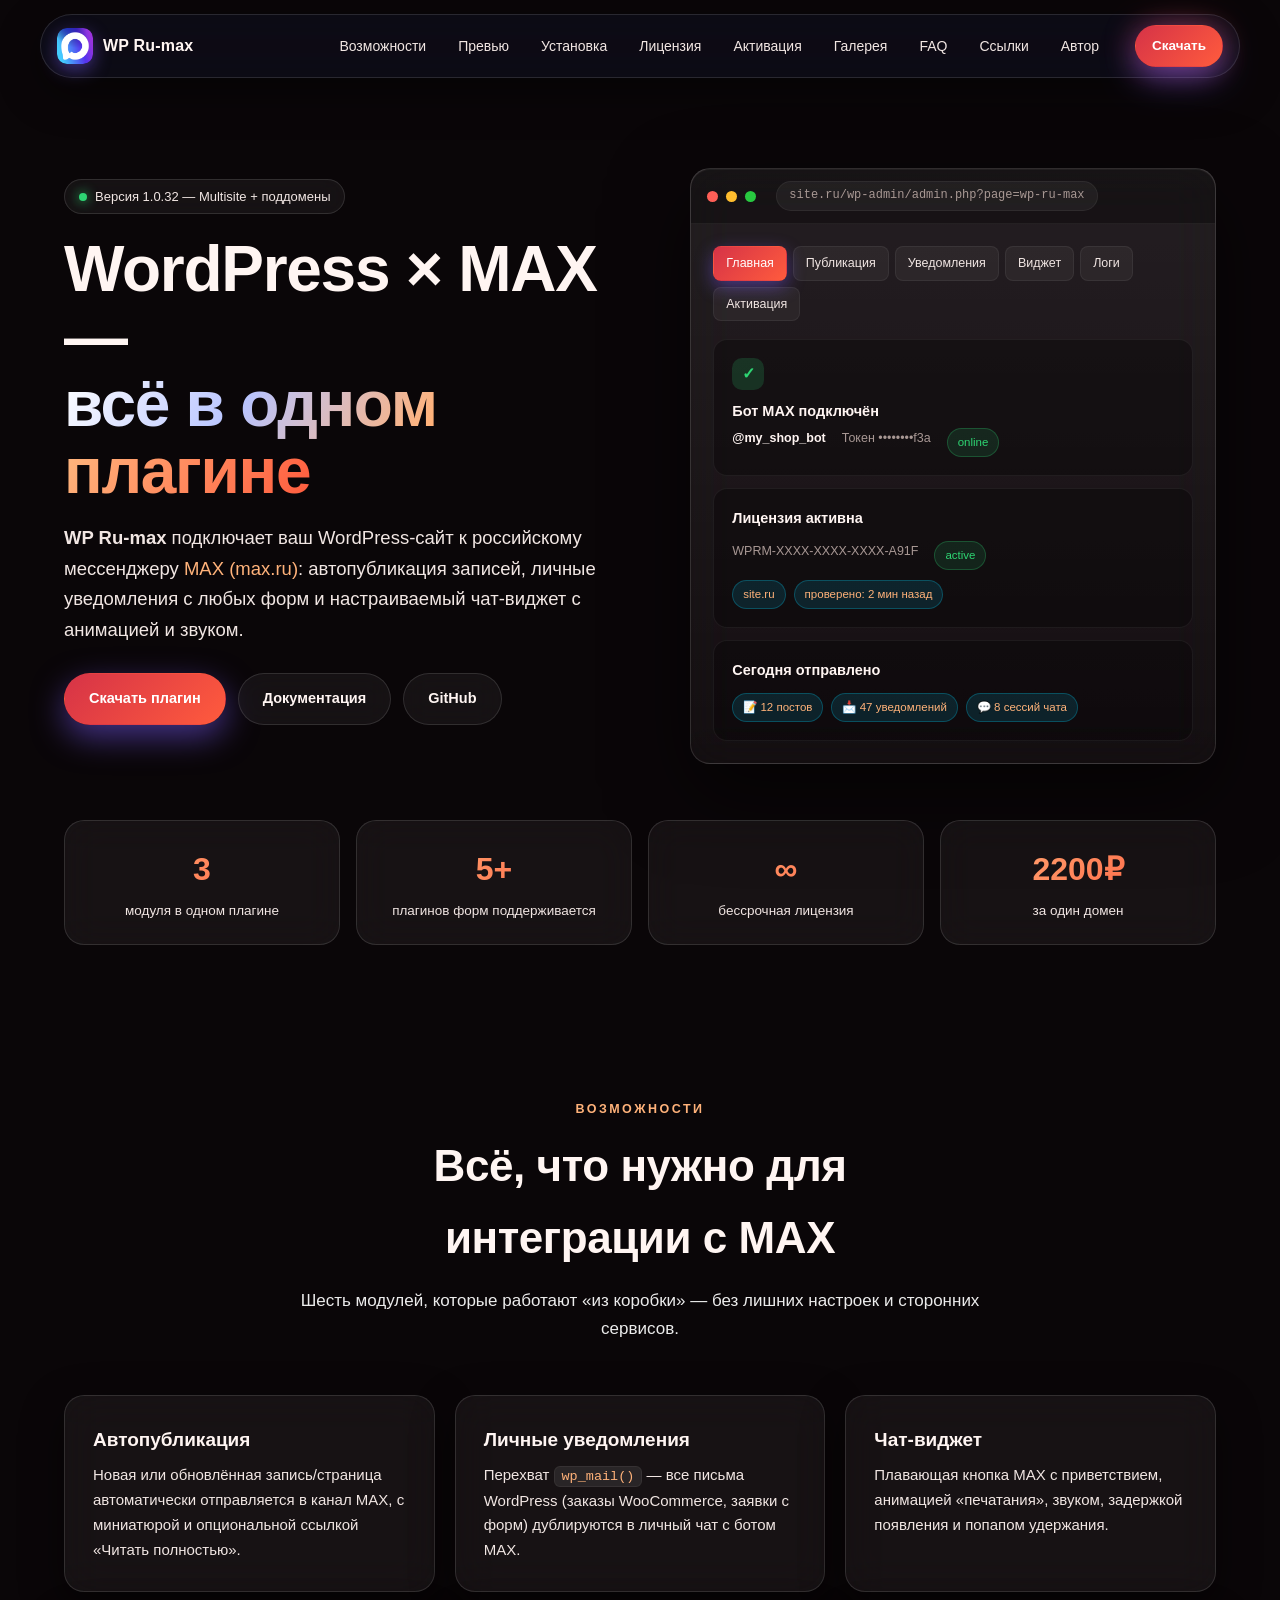
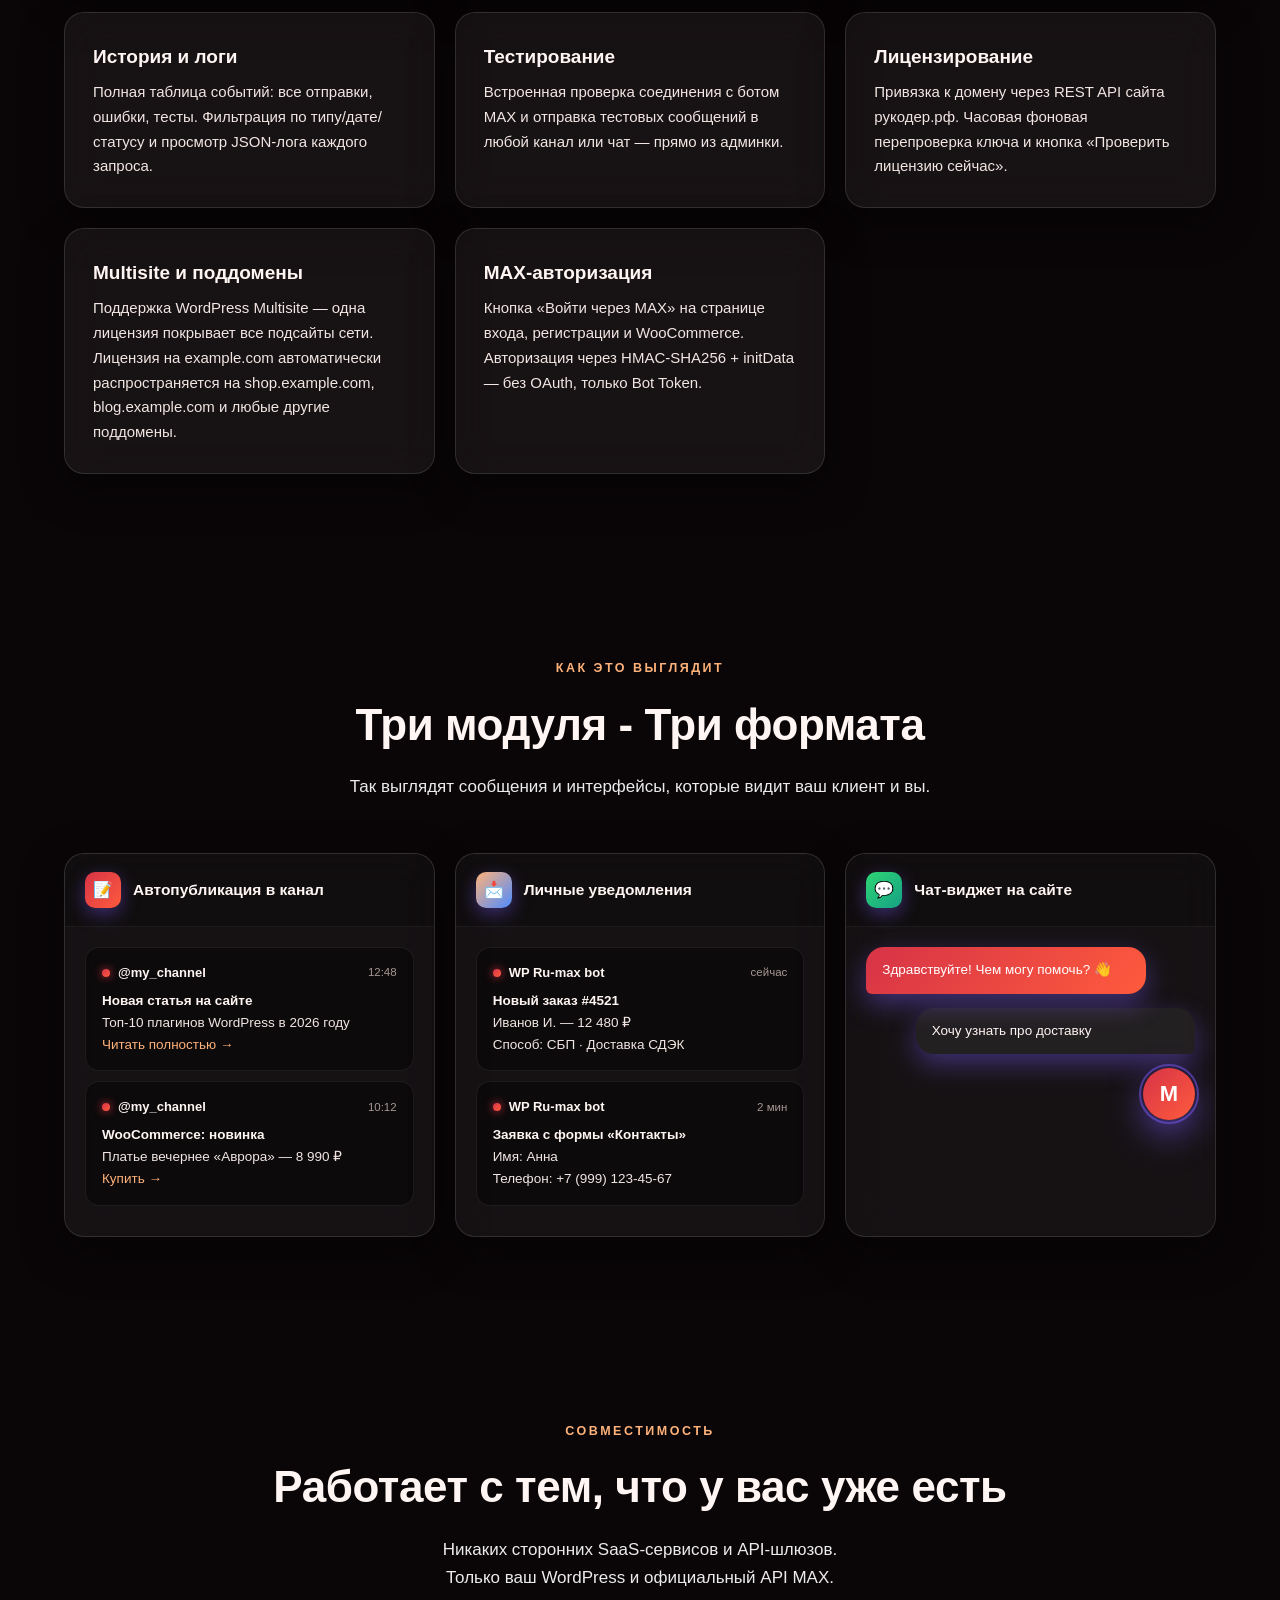
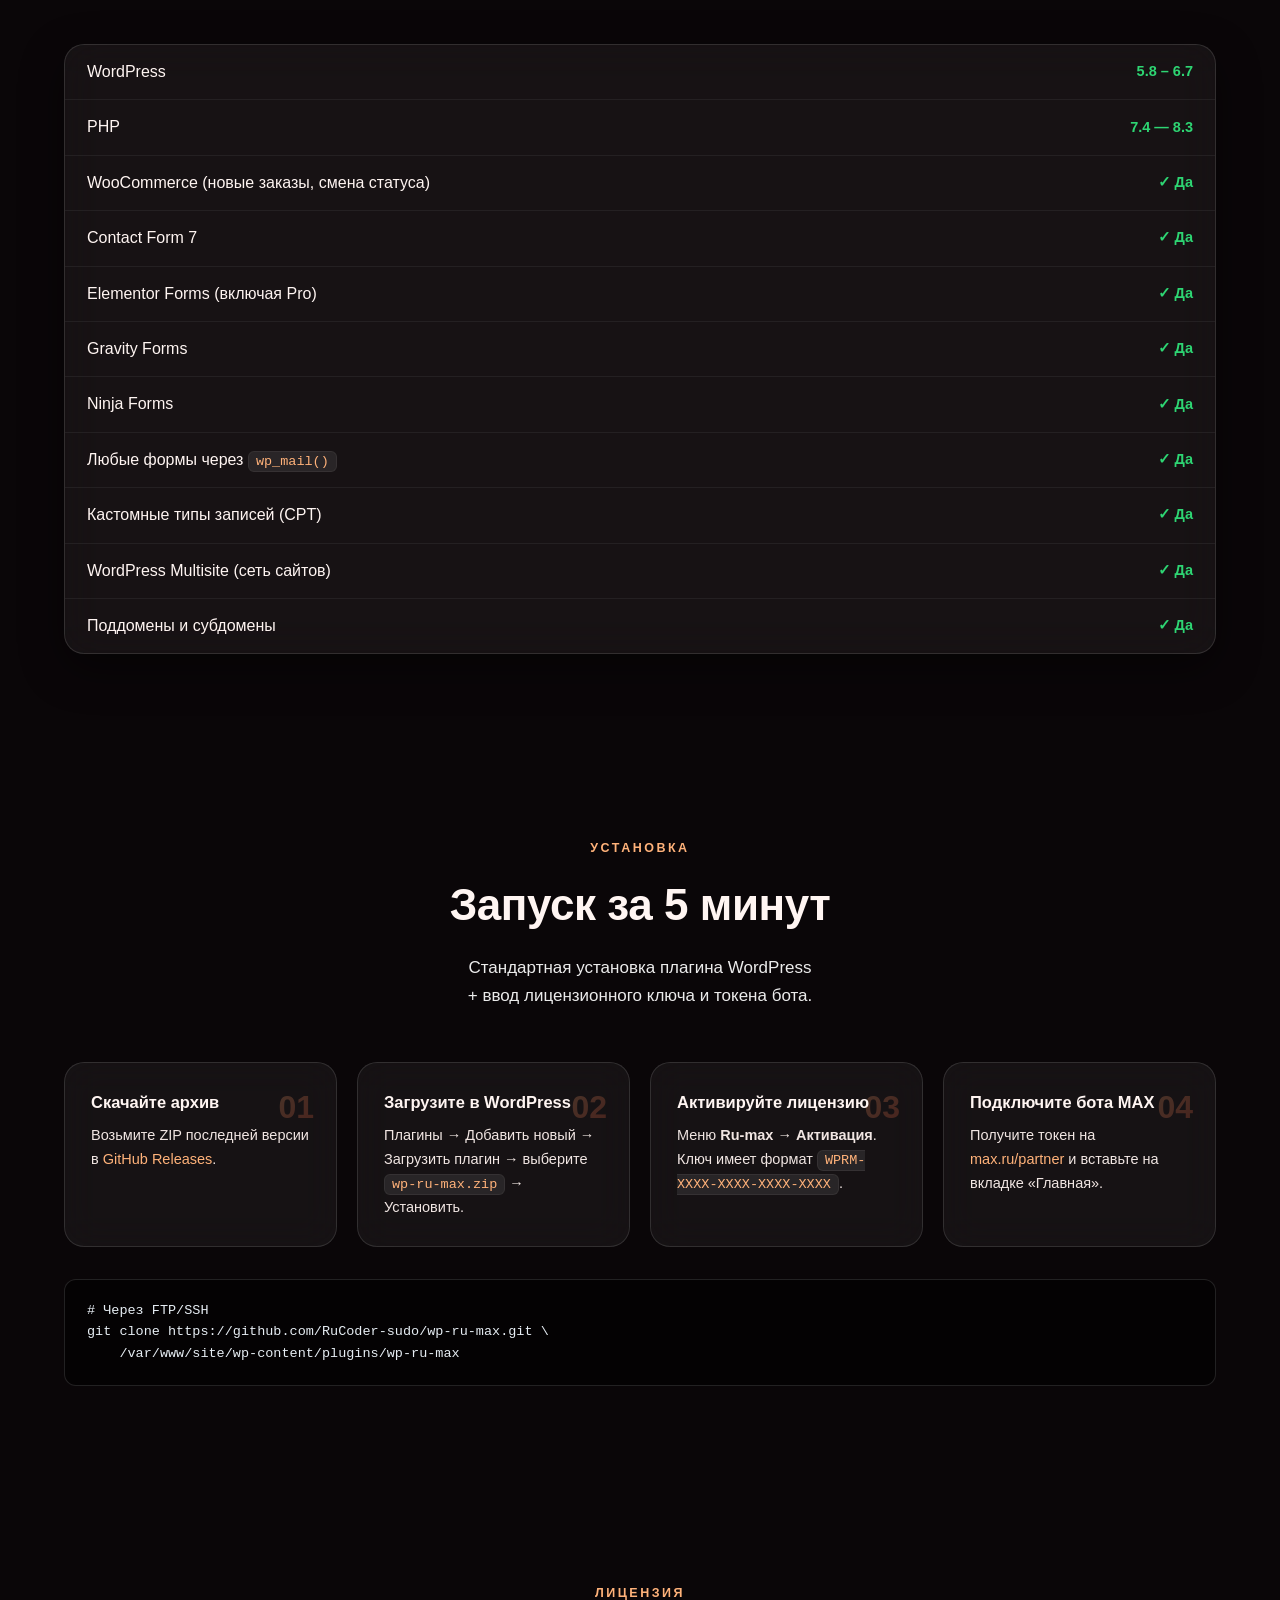
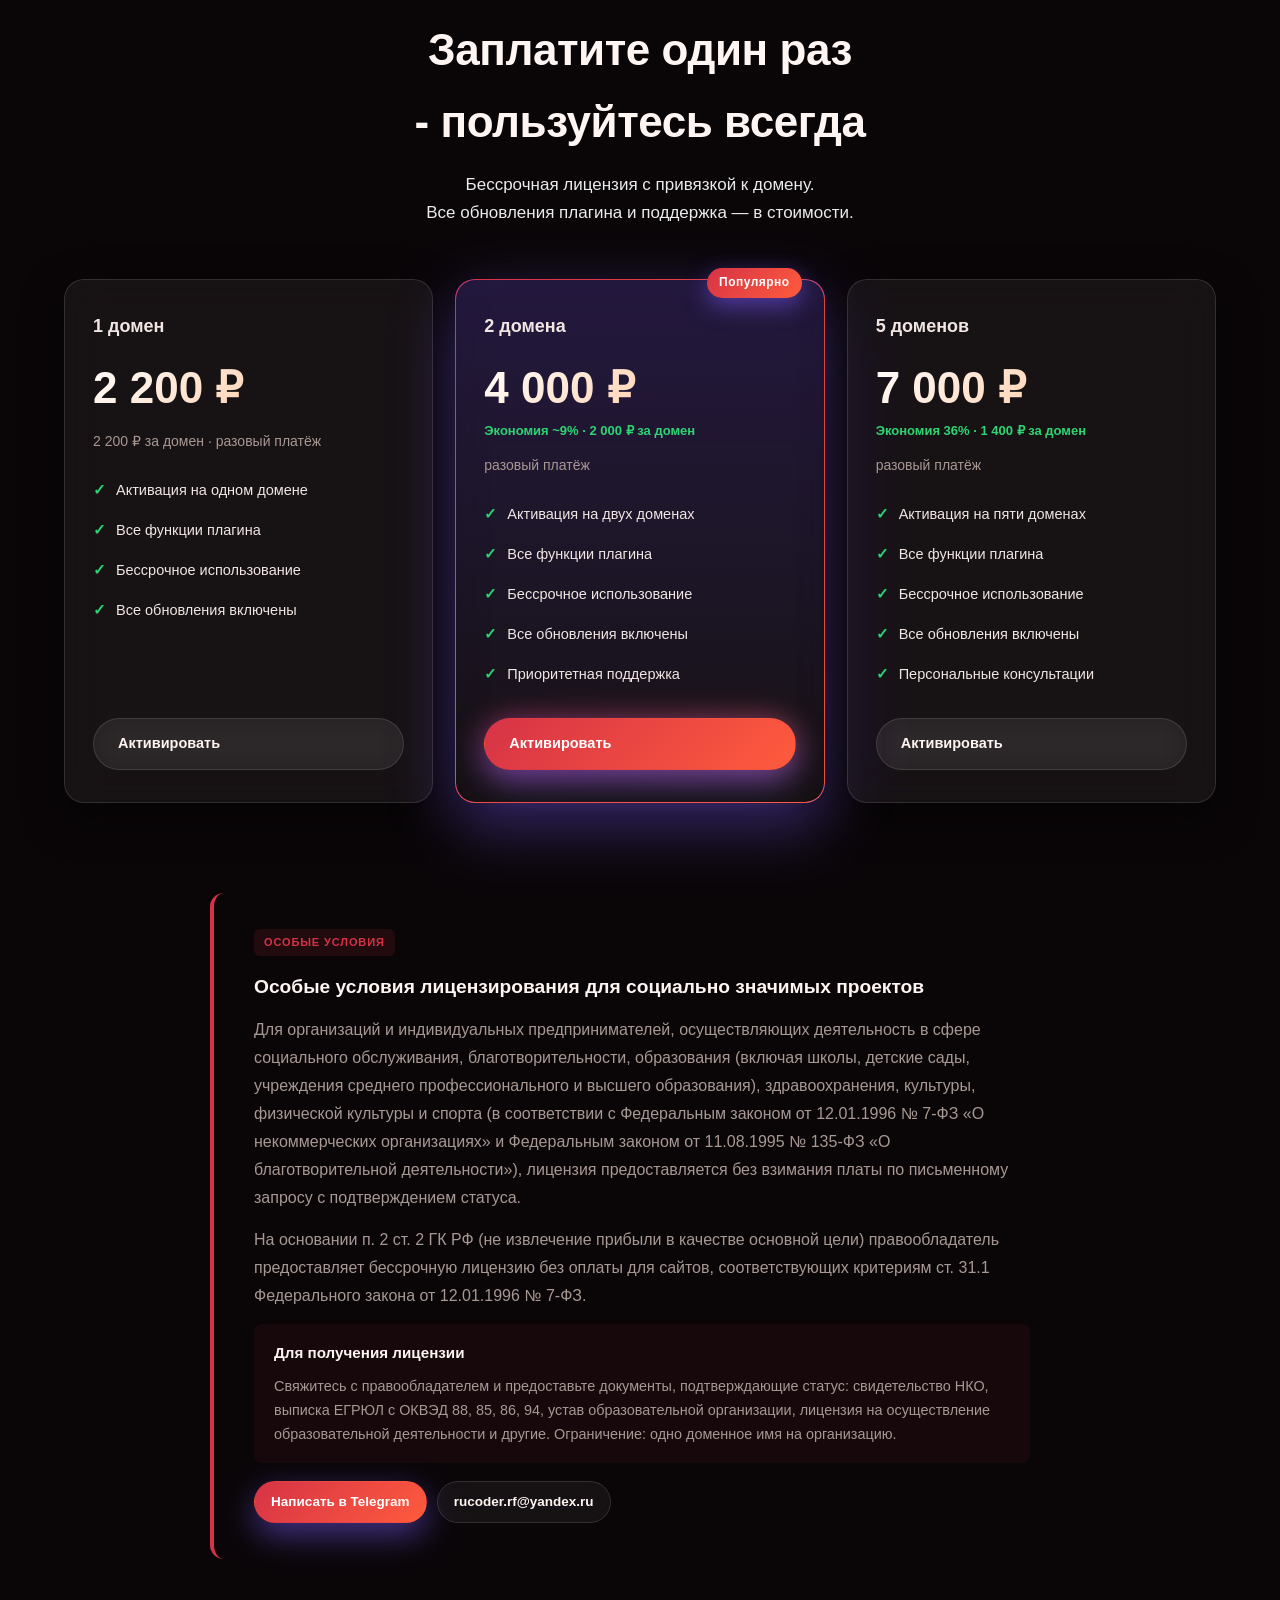
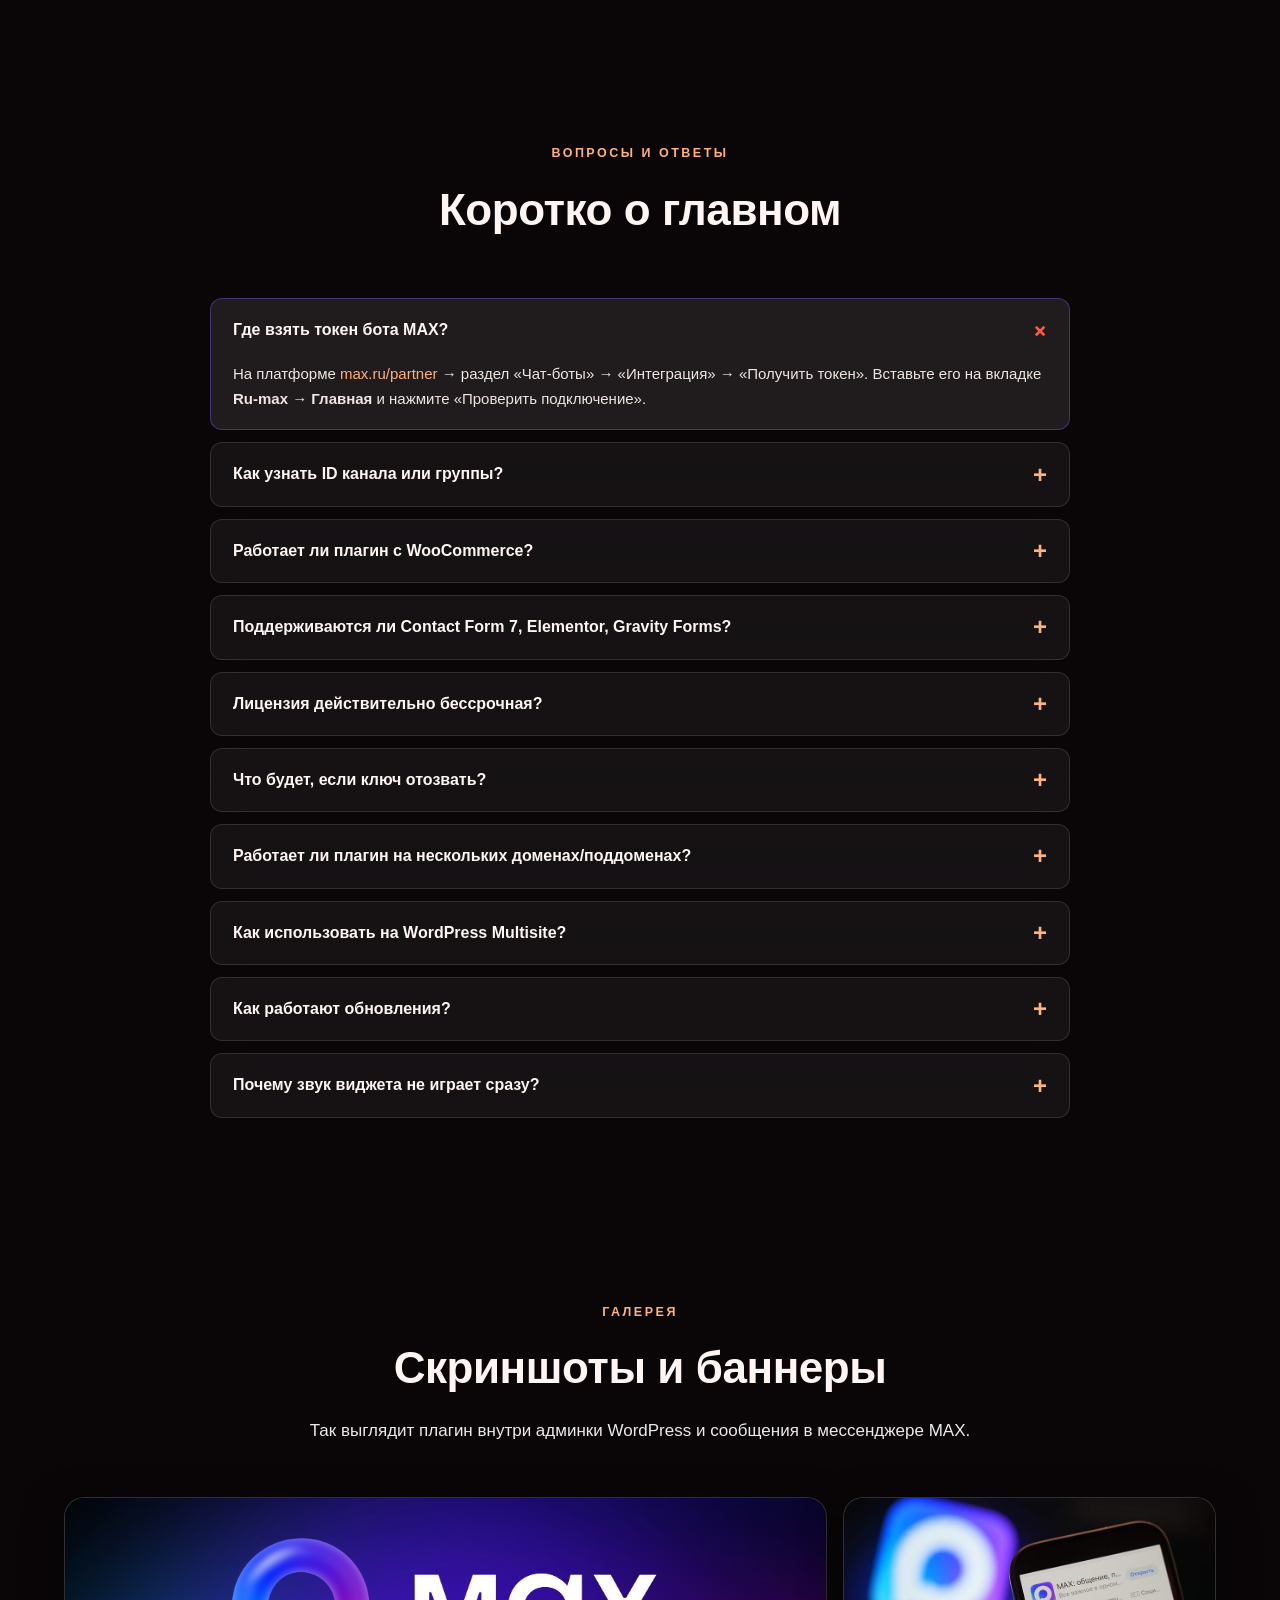
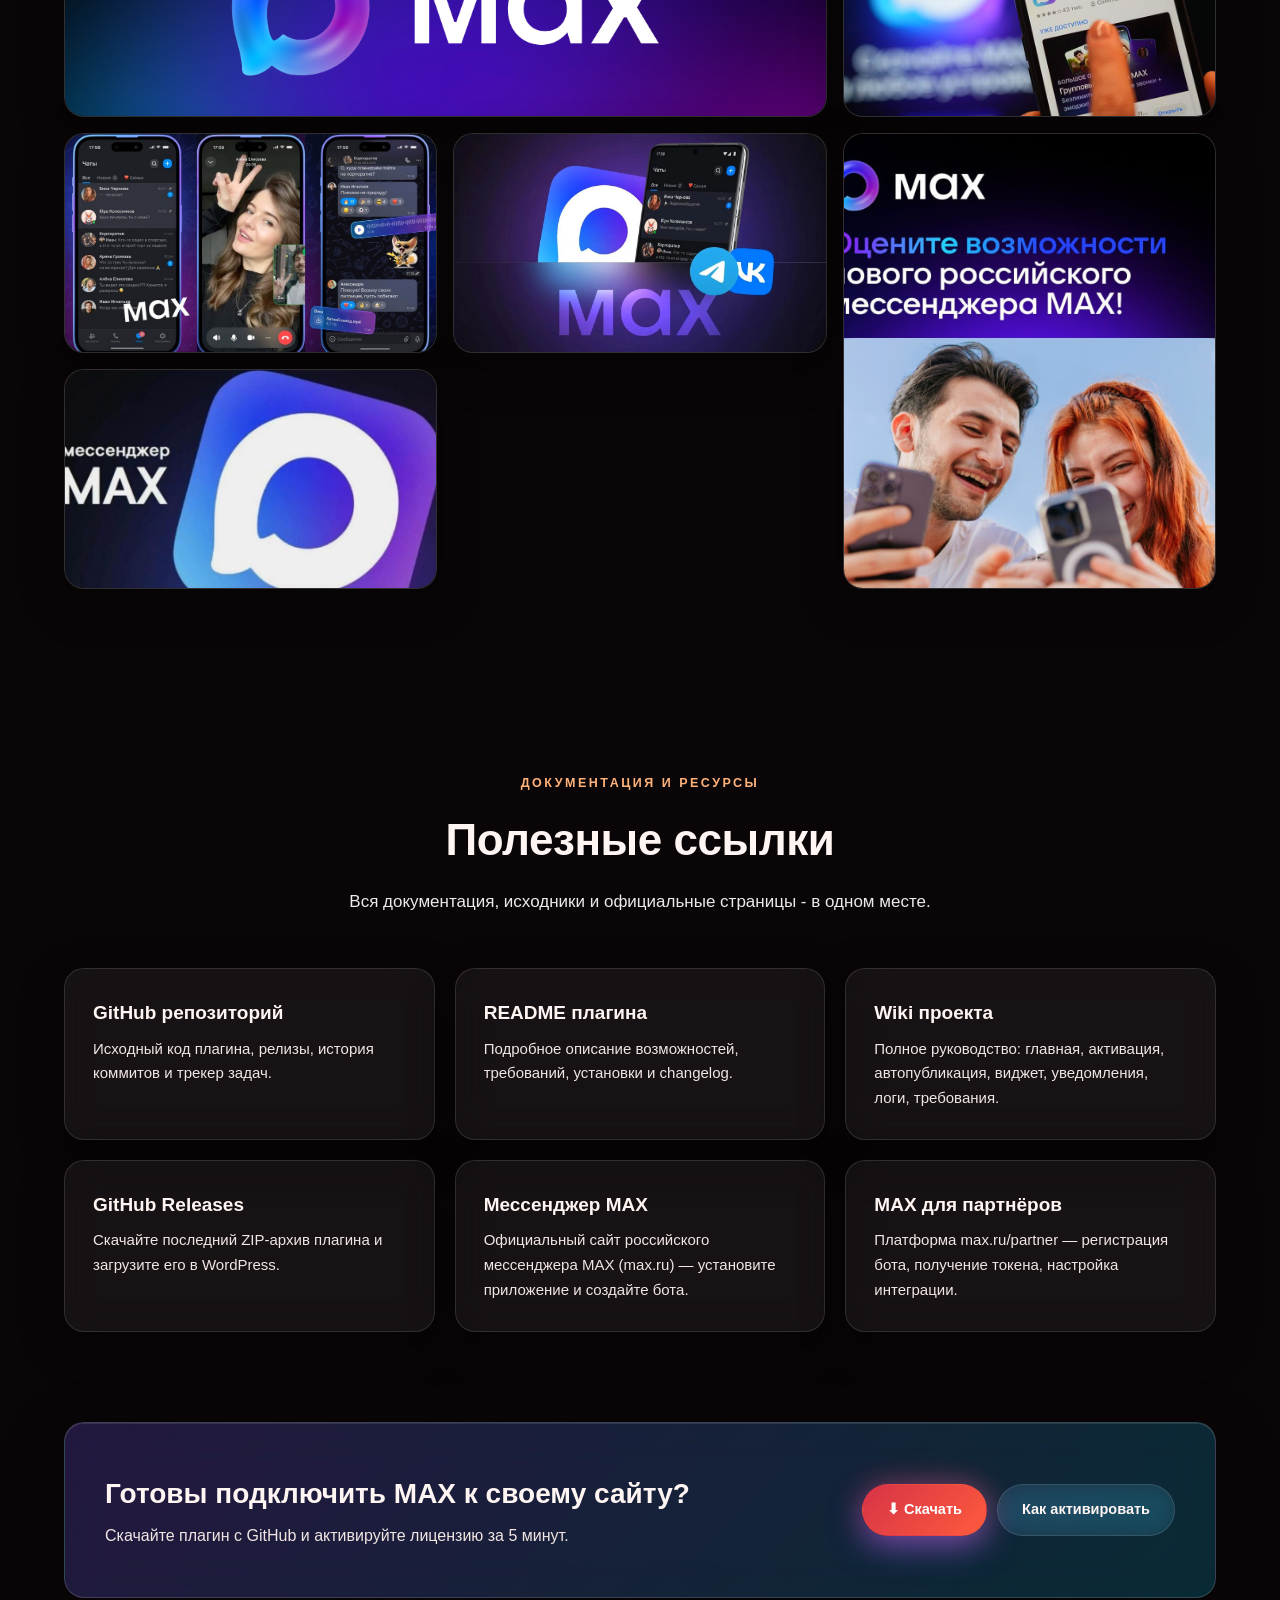
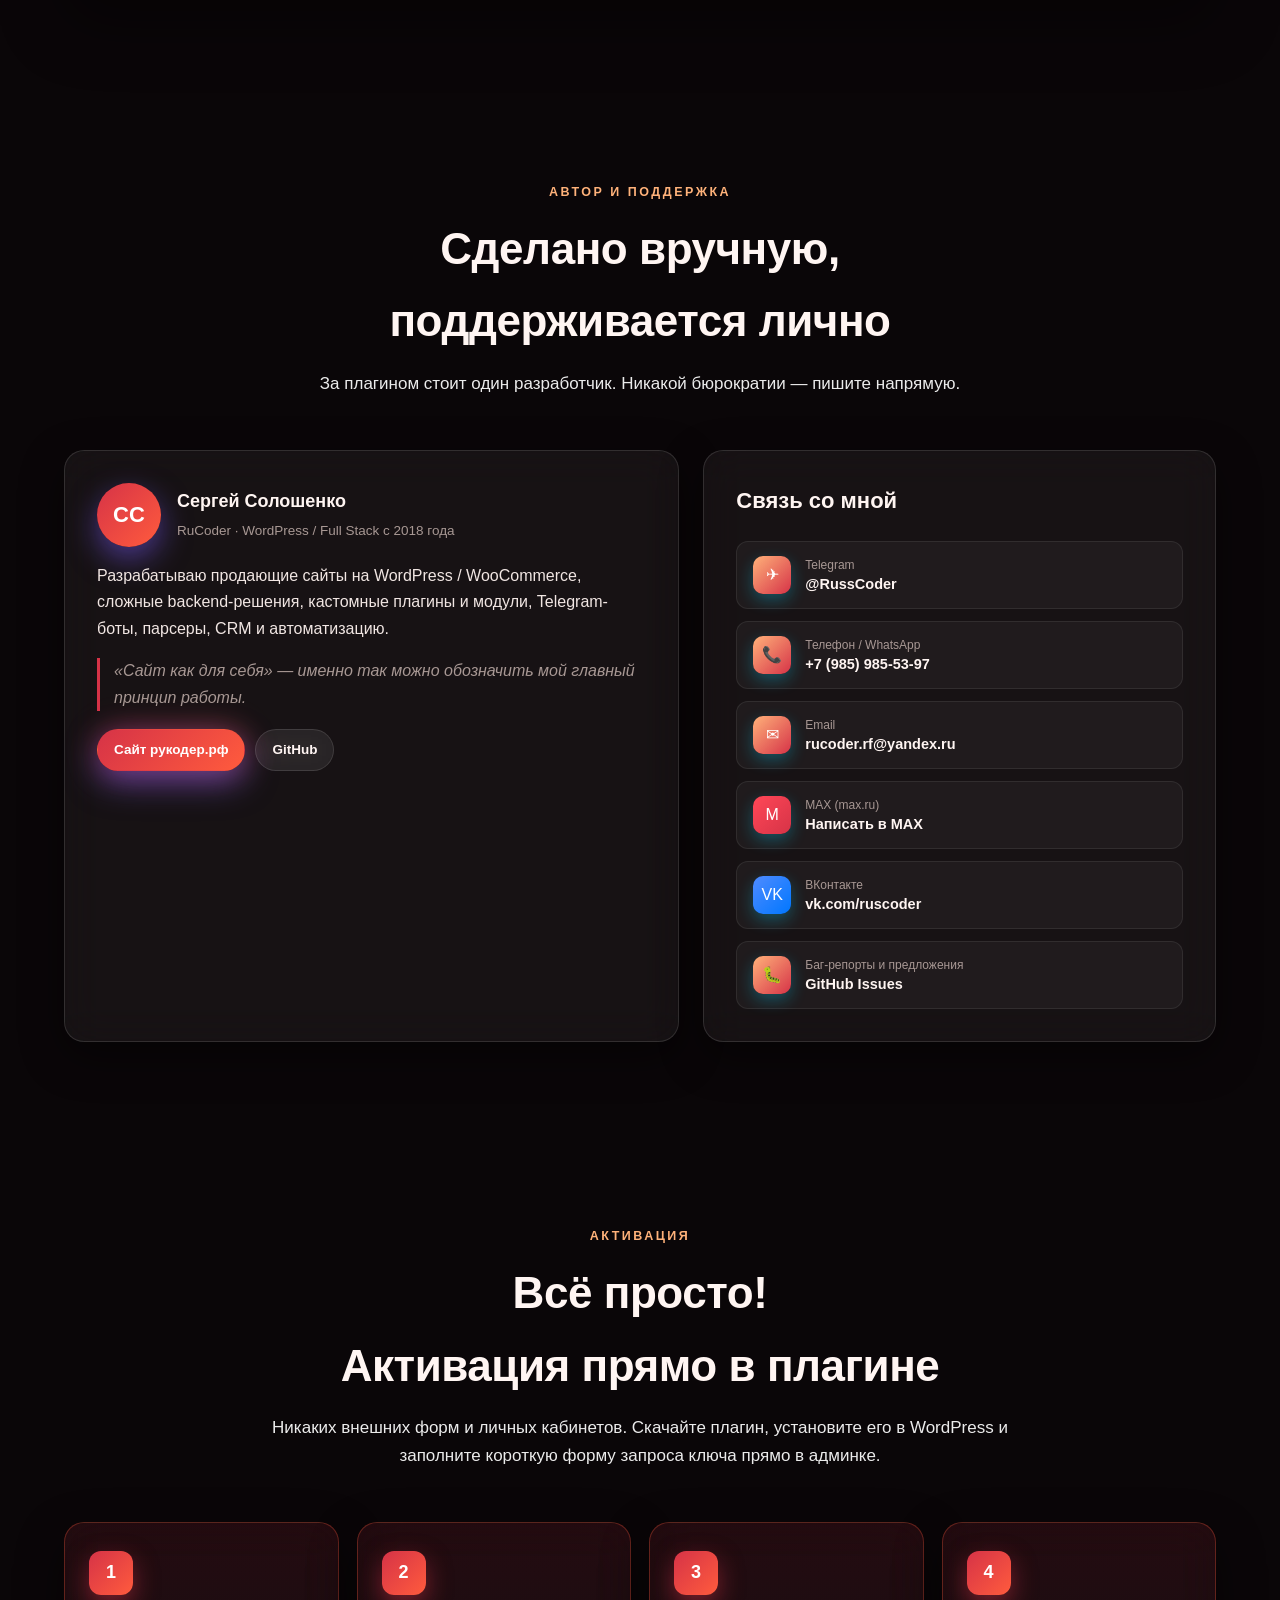
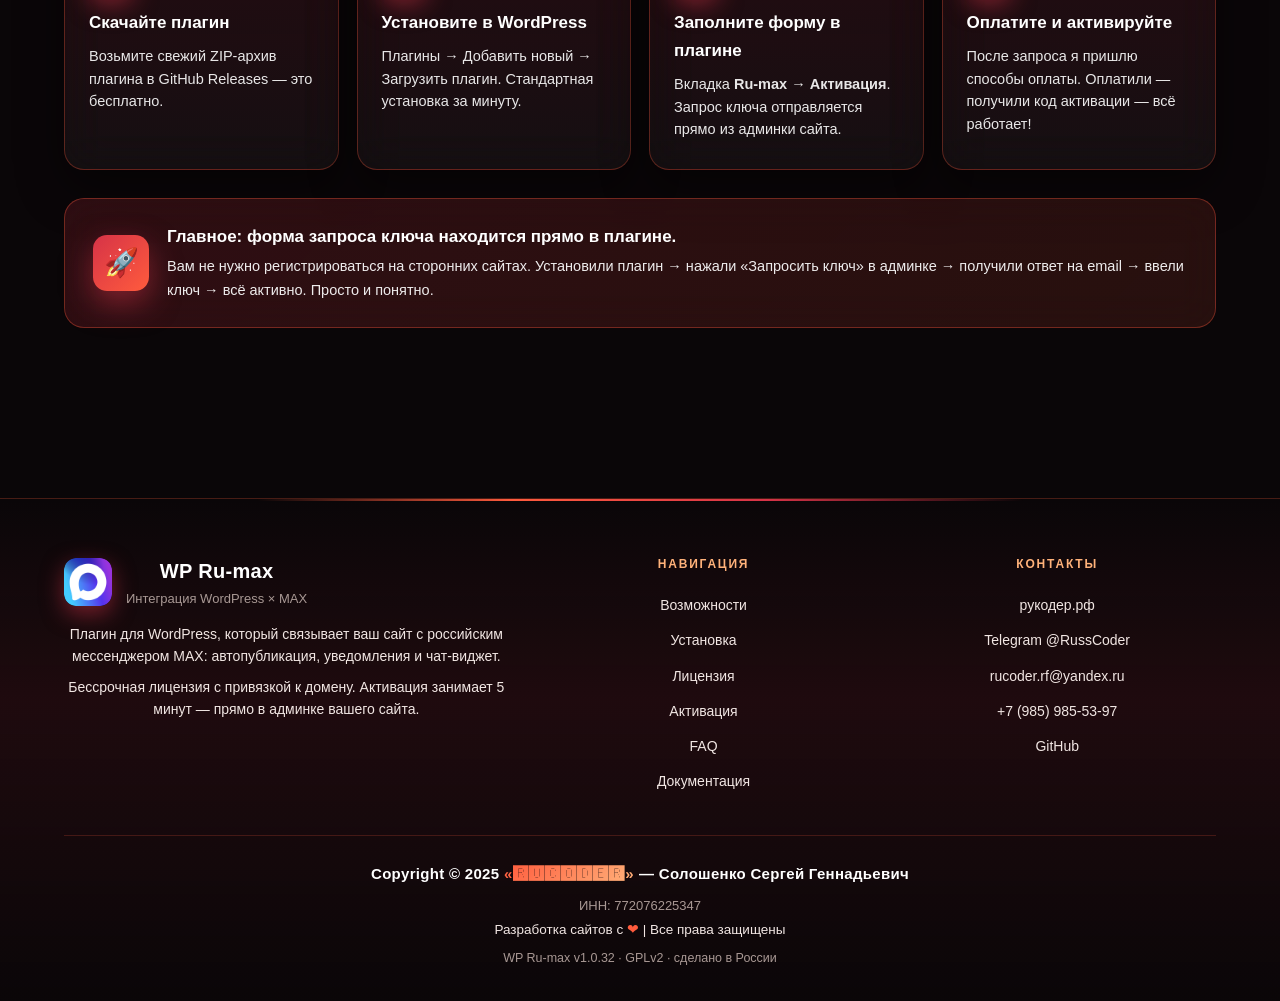
==== commit 2d82519d: "Update index.html" ====
--- a/index.html
+++ b/index.html
@@ -279,8 +279,8 @@
         </div>
 
         <div class="compat reveal">
-            <div class="row"><span class="name">WordPress</span> <span class="val">5.8 – 7.0</span></div>
-            <div class="row"><span class="name">PHP</span>       <span class="val">7.4 — 8.5</span></div>
+            <div class="row"><span class="name">WordPress</span> <span class="val">5.8 – 6.7</span></div>
+            <div class="row"><span class="name">PHP</span>       <span class="val">7.4 — 8.3</span></div>
             <div class="row"><span class="name">WooCommerce (новые заказы, смена статуса)</span> <span class="val">✓ Да</span></div>
             <div class="row"><span class="name">Contact Form 7</span>  <span class="val">✓ Да</span></div>
             <div class="row"><span class="name">Elementor Forms (включая Pro)</span> <span class="val">✓ Да</span></div>
@@ -387,6 +387,57 @@
     </div>
 </section>
 
+
+<!-- ===== SOCIAL LICENSE ===== -->
+<section id="social-license" style="padding-top:0;">
+    <div class="container">
+        <div class="reveal" style="
+            background: var(--surface);
+            border: 1px solid var(--border);
+            border-left: 4px solid var(--accent);
+            border-radius: 14px;
+            padding: 36px 40px;
+            max-width: 860px;
+            margin: 0 auto;
+        ">
+            <div style="display:flex; align-items:center; gap:12px; margin-bottom:18px;">
+                <span style="
+                    background: color-mix(in srgb, var(--accent) 12%, transparent);
+                    color: var(--accent);
+                    font-size:11px;
+                    font-weight:700;
+                    letter-spacing:.08em;
+                    text-transform:uppercase;
+                    padding:4px 10px;
+                    border-radius:6px;
+                ">Особые условия</span>
+            </div>
+            <h3 style="margin:0 0 16px; font-size:1.2rem; line-height:1.4;">Особые условия лицензирования для социально значимых проектов</h3>
+            <p style="margin:0 0 14px; color:var(--text-muted); line-height:1.75;">
+                Для организаций и индивидуальных предпринимателей, осуществляющих деятельность в сфере социального обслуживания, благотворительности, образования (включая школы, детские сады, учреждения среднего профессионального и высшего образования), здравоохранения, культуры, физической культуры и спорта (в соответствии с Федеральным законом от 12.01.1996 № 7-ФЗ «О некоммерческих организациях» и Федеральным законом от 11.08.1995 № 135-ФЗ «О благотворительной деятельности»), лицензия предоставляется без взимания платы по письменному запросу с подтверждением статуса.
+            </p>
+            <p style="margin:0 0 14px; color:var(--text-muted); line-height:1.75;">
+                На основании п. 2 ст. 2 ГК РФ (не извлечение прибыли в качестве основной цели) правообладатель предоставляет бессрочную лицензию без оплаты для сайтов, соответствующих критериям ст. 31.1 Федерального закона от 12.01.1996 № 7-ФЗ.
+            </p>
+            <div style="
+                background: color-mix(in srgb, var(--accent) 6%, transparent);
+                border-radius:8px;
+                padding:16px 20px;
+                margin-bottom:18px;
+            ">
+                <p style="margin:0 0 8px; font-weight:600; font-size:.95rem;">Для получения лицензии</p>
+                <p style="margin:0; color:var(--text-muted); line-height:1.7; font-size:.9rem;">
+                    Свяжитесь с правообладателем и предоставьте документы, подтверждающие статус: свидетельство НКО, выписка ЕГРЮЛ с ОКВЭД 88, 85, 86, 94, устав образовательной организации, лицензия на осуществление образовательной деятельности и другие. Ограничение: одно доменное имя на организацию.
+                </p>
+            </div>
+            <div style="display:flex; gap:10px; flex-wrap:wrap;">
+                <a href="https://t.me/RussCoder" class="btn btn-primary btn-sm" target="_blank" rel="noopener">Написать в Telegram</a>
+                <a href="mailto:rucoder.rf@yandex.ru" class="btn btn-ghost btn-sm">rucoder.rf@yandex.ru</a>
+            </div>
+        </div>
+    </div>
+</section>
+
 <!-- ===== FAQ ===== -->
 <section id="faq">
     <div class="container">
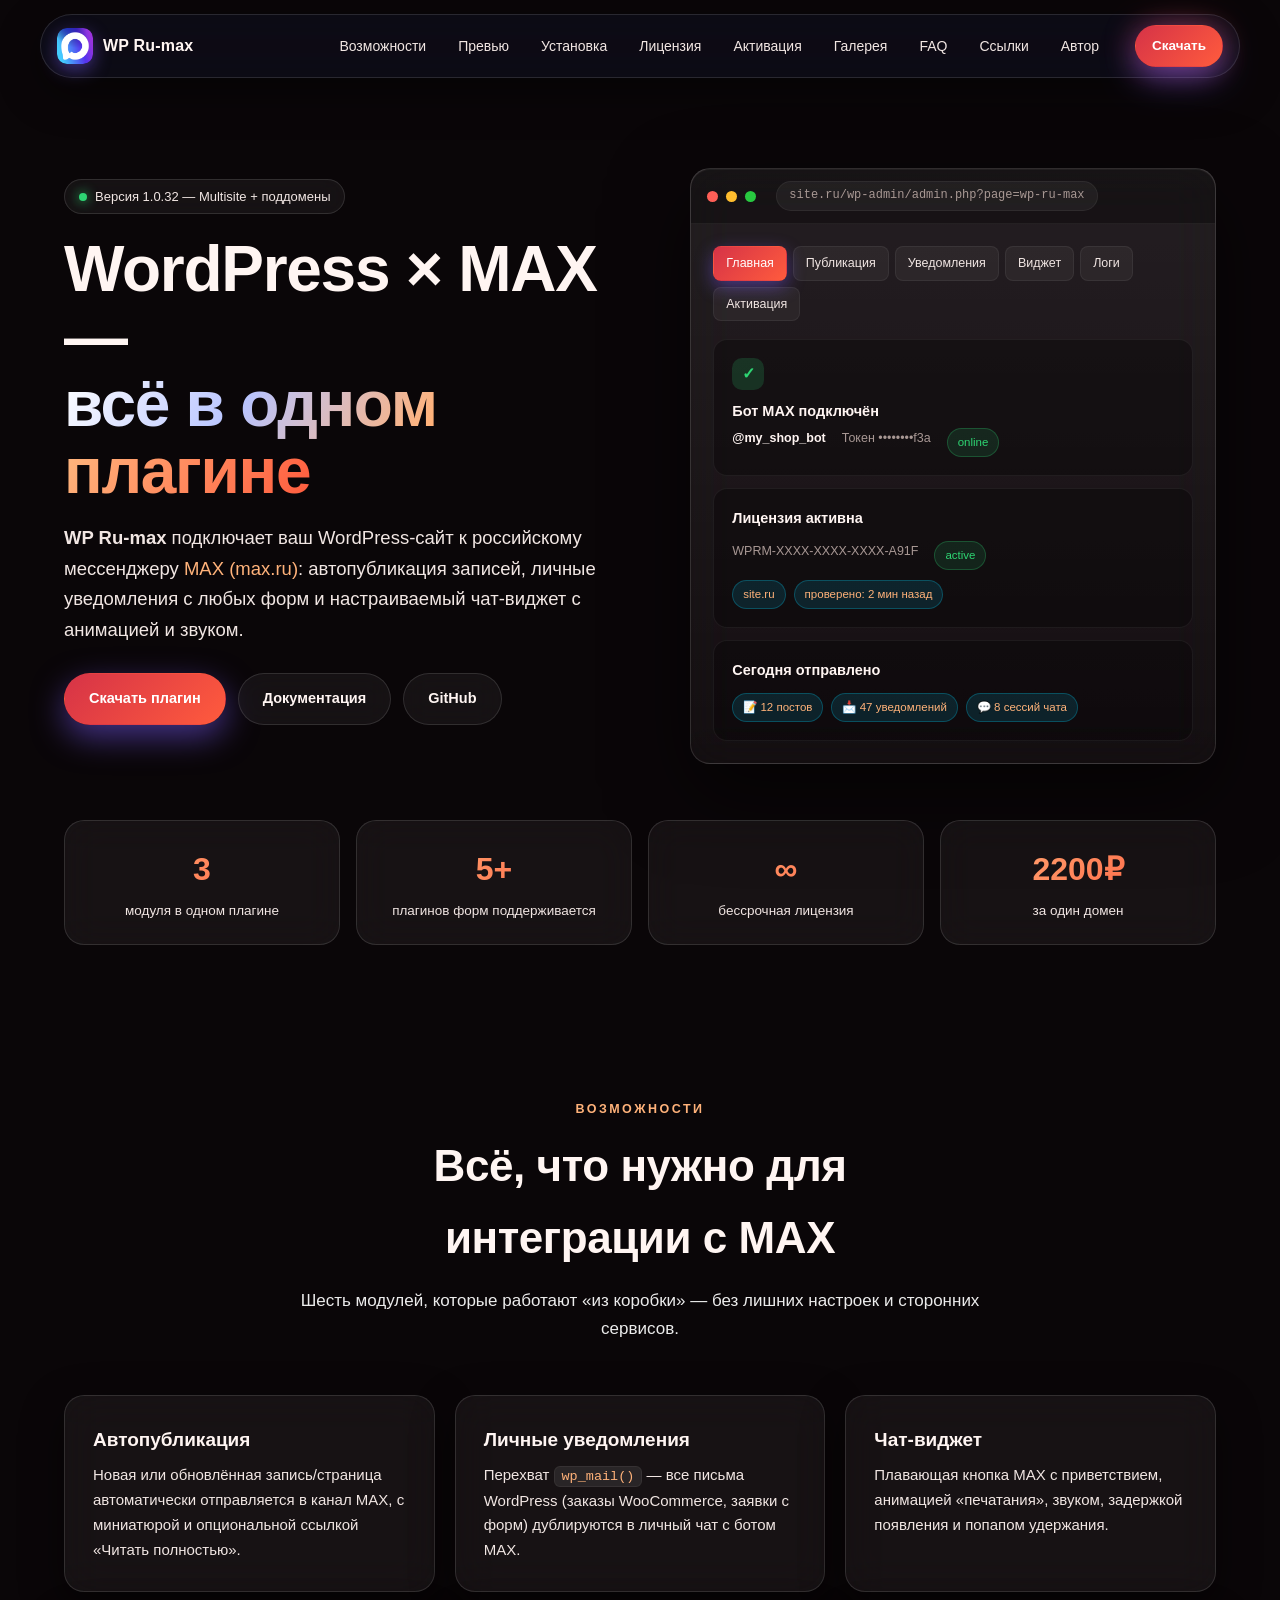
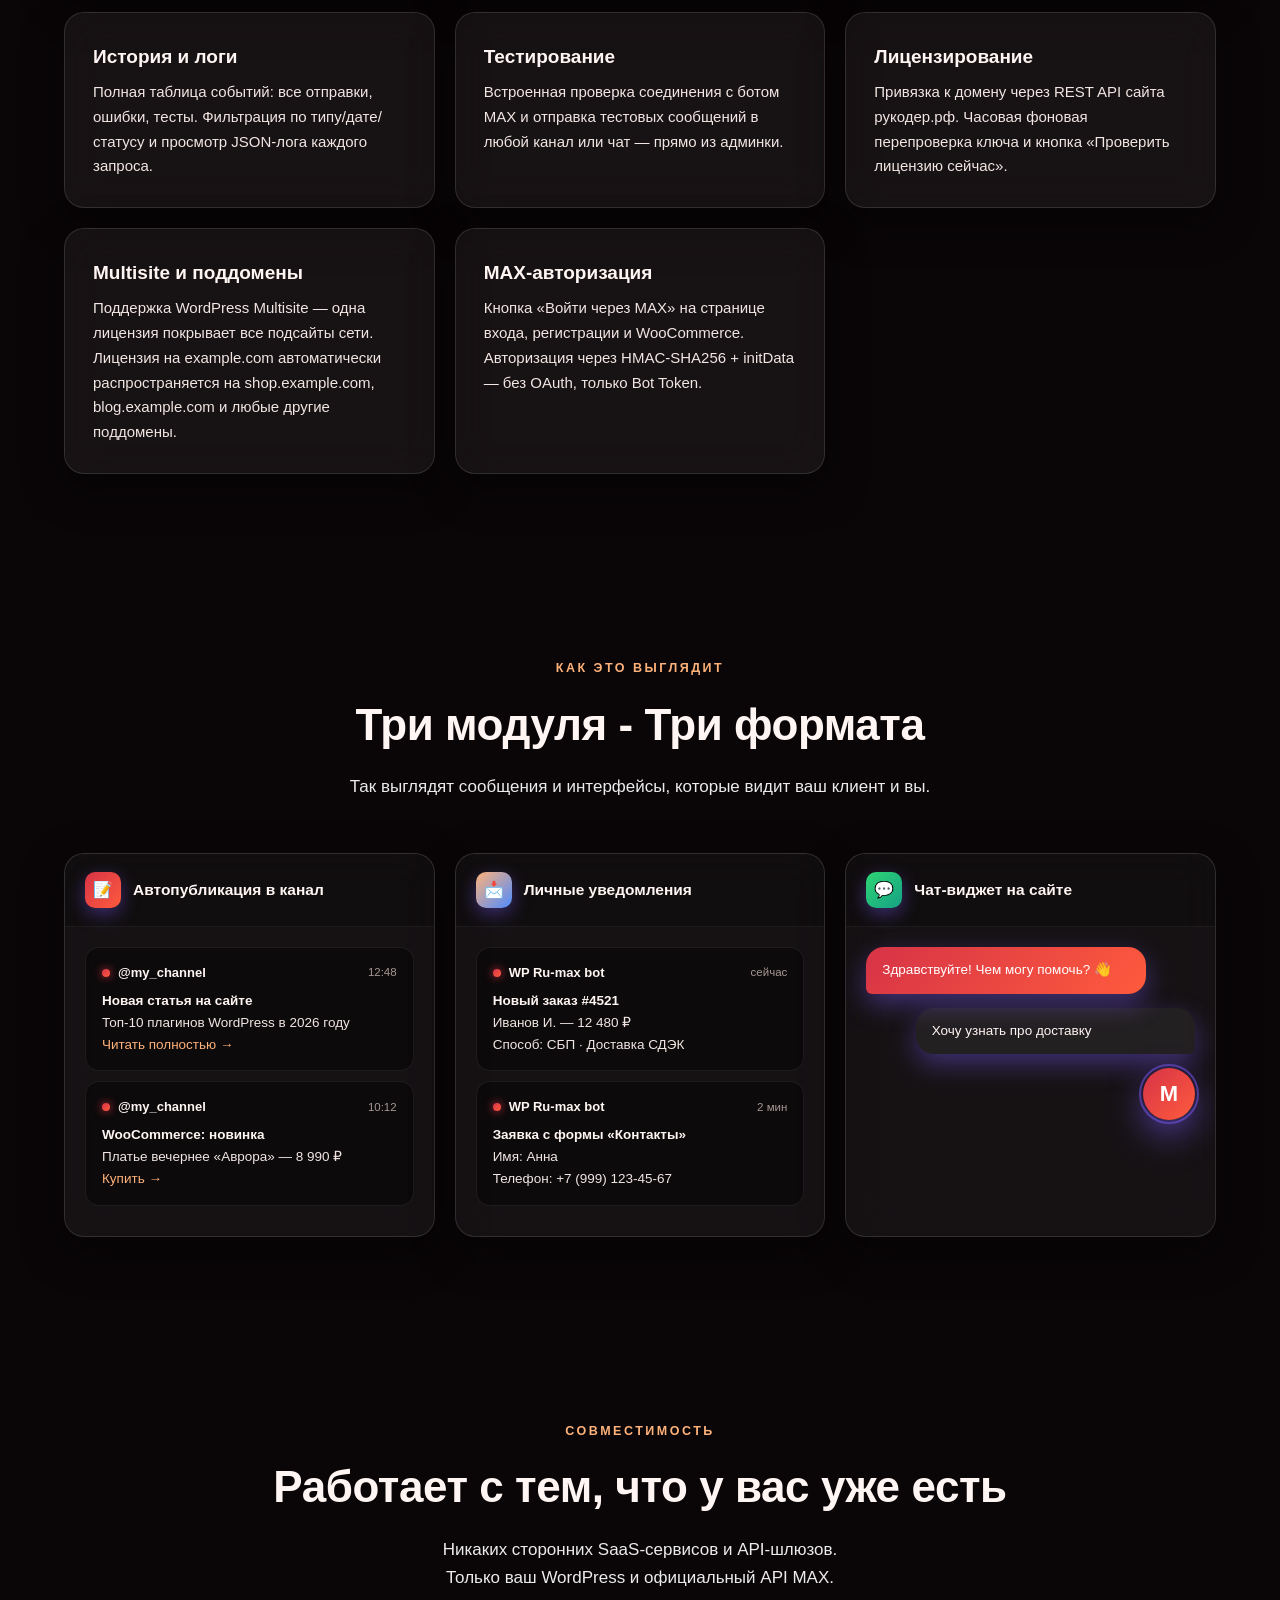
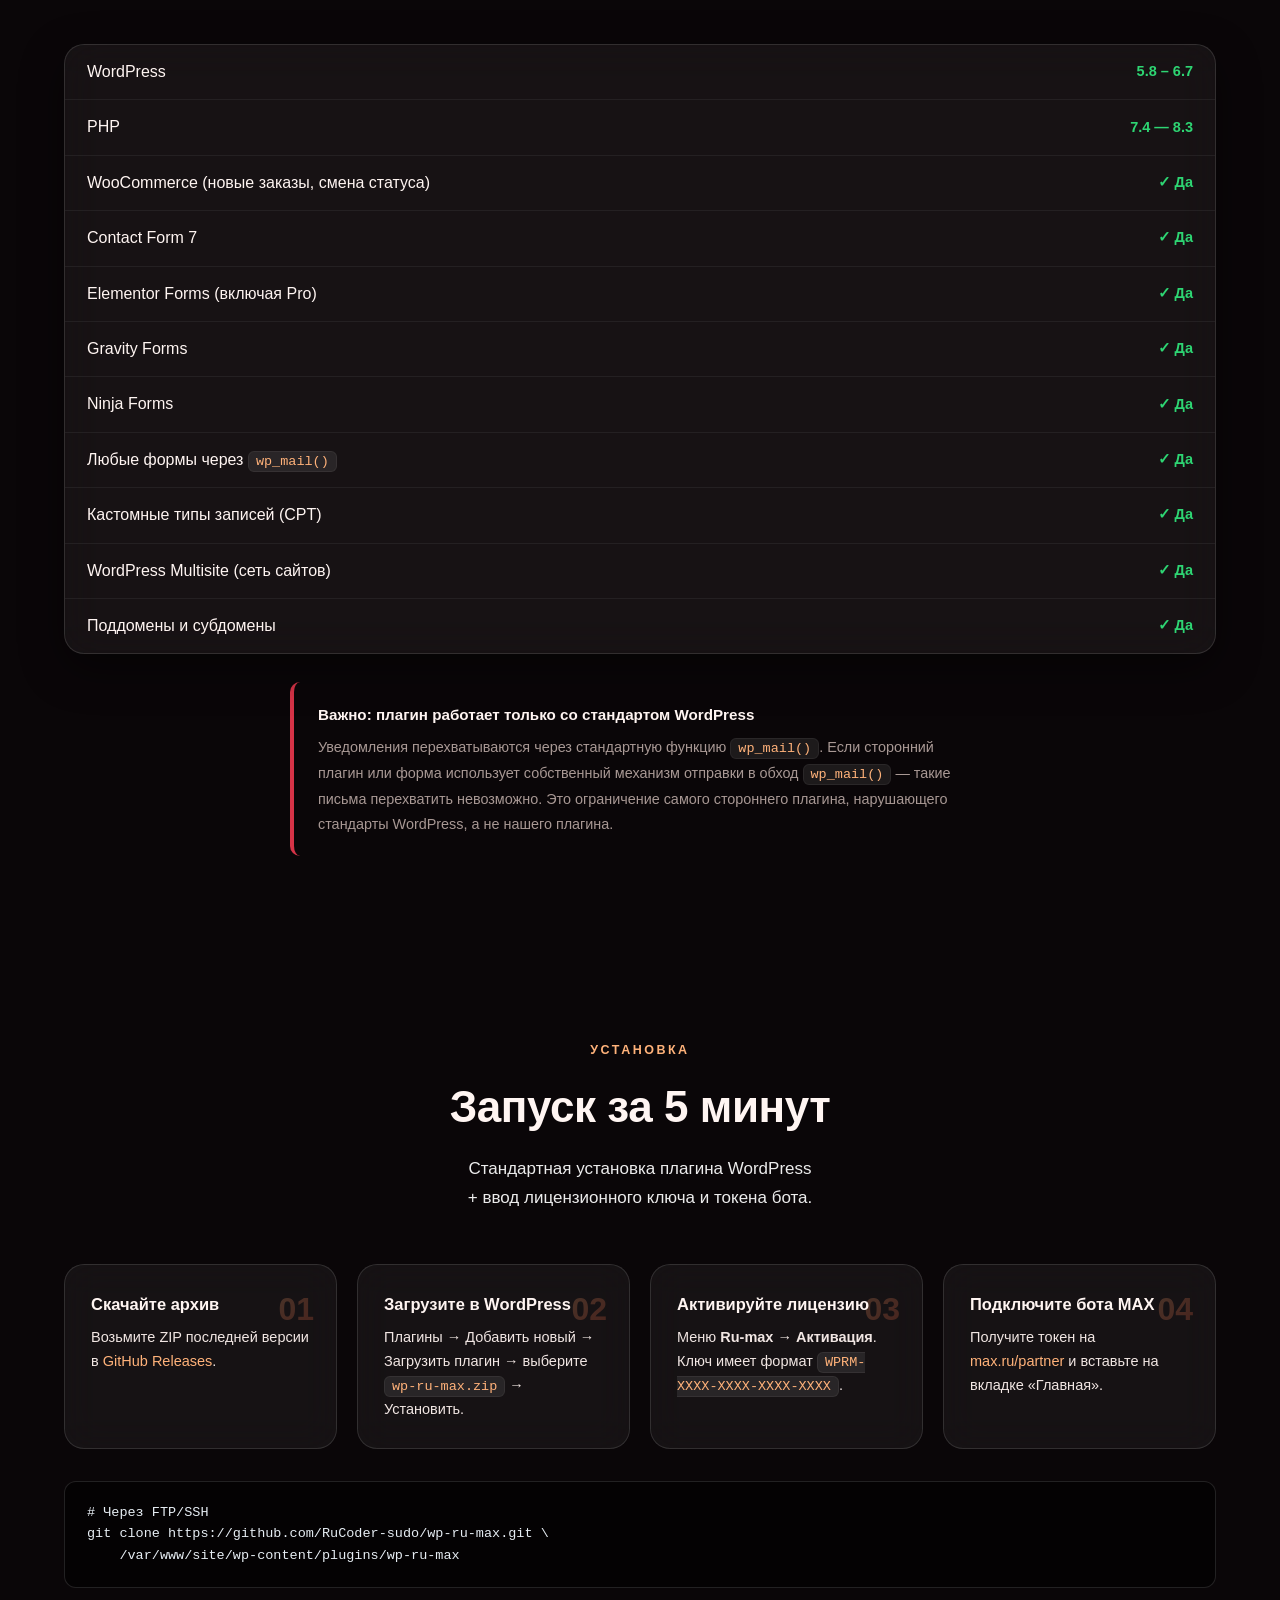
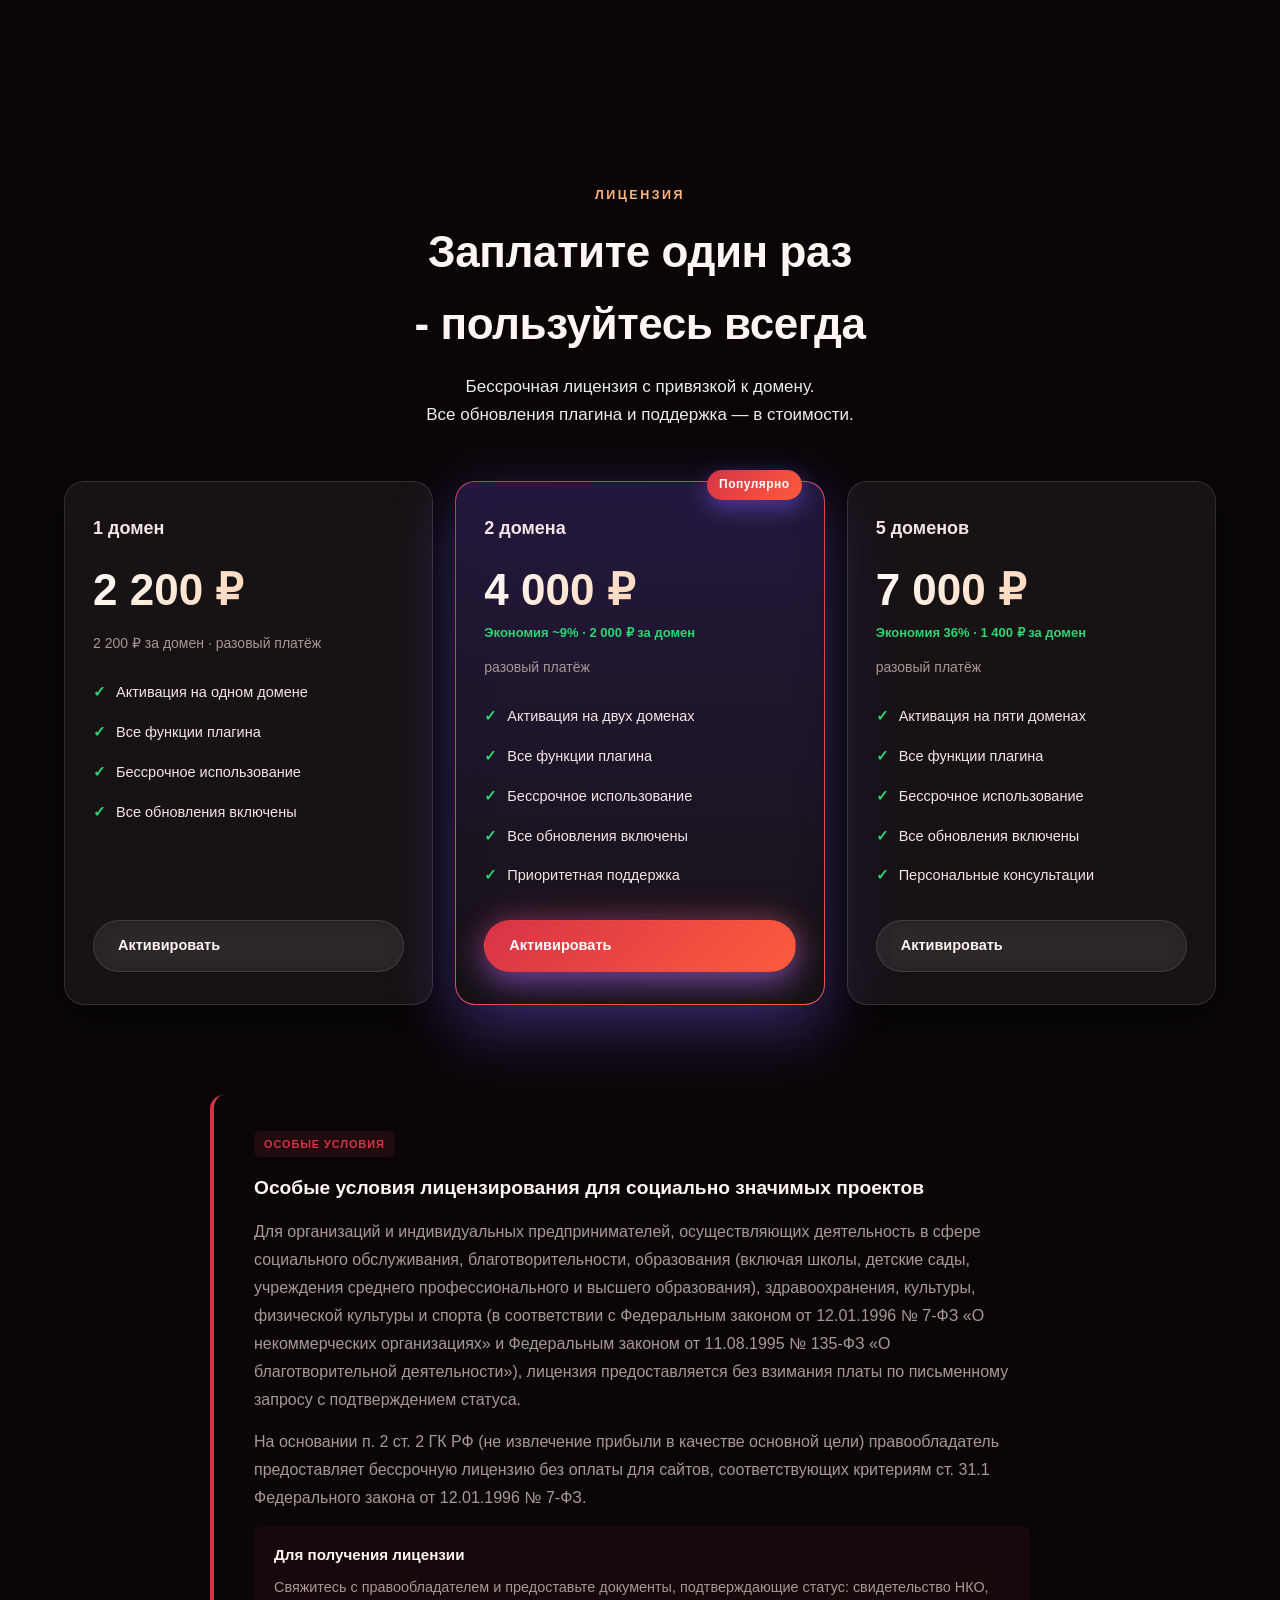
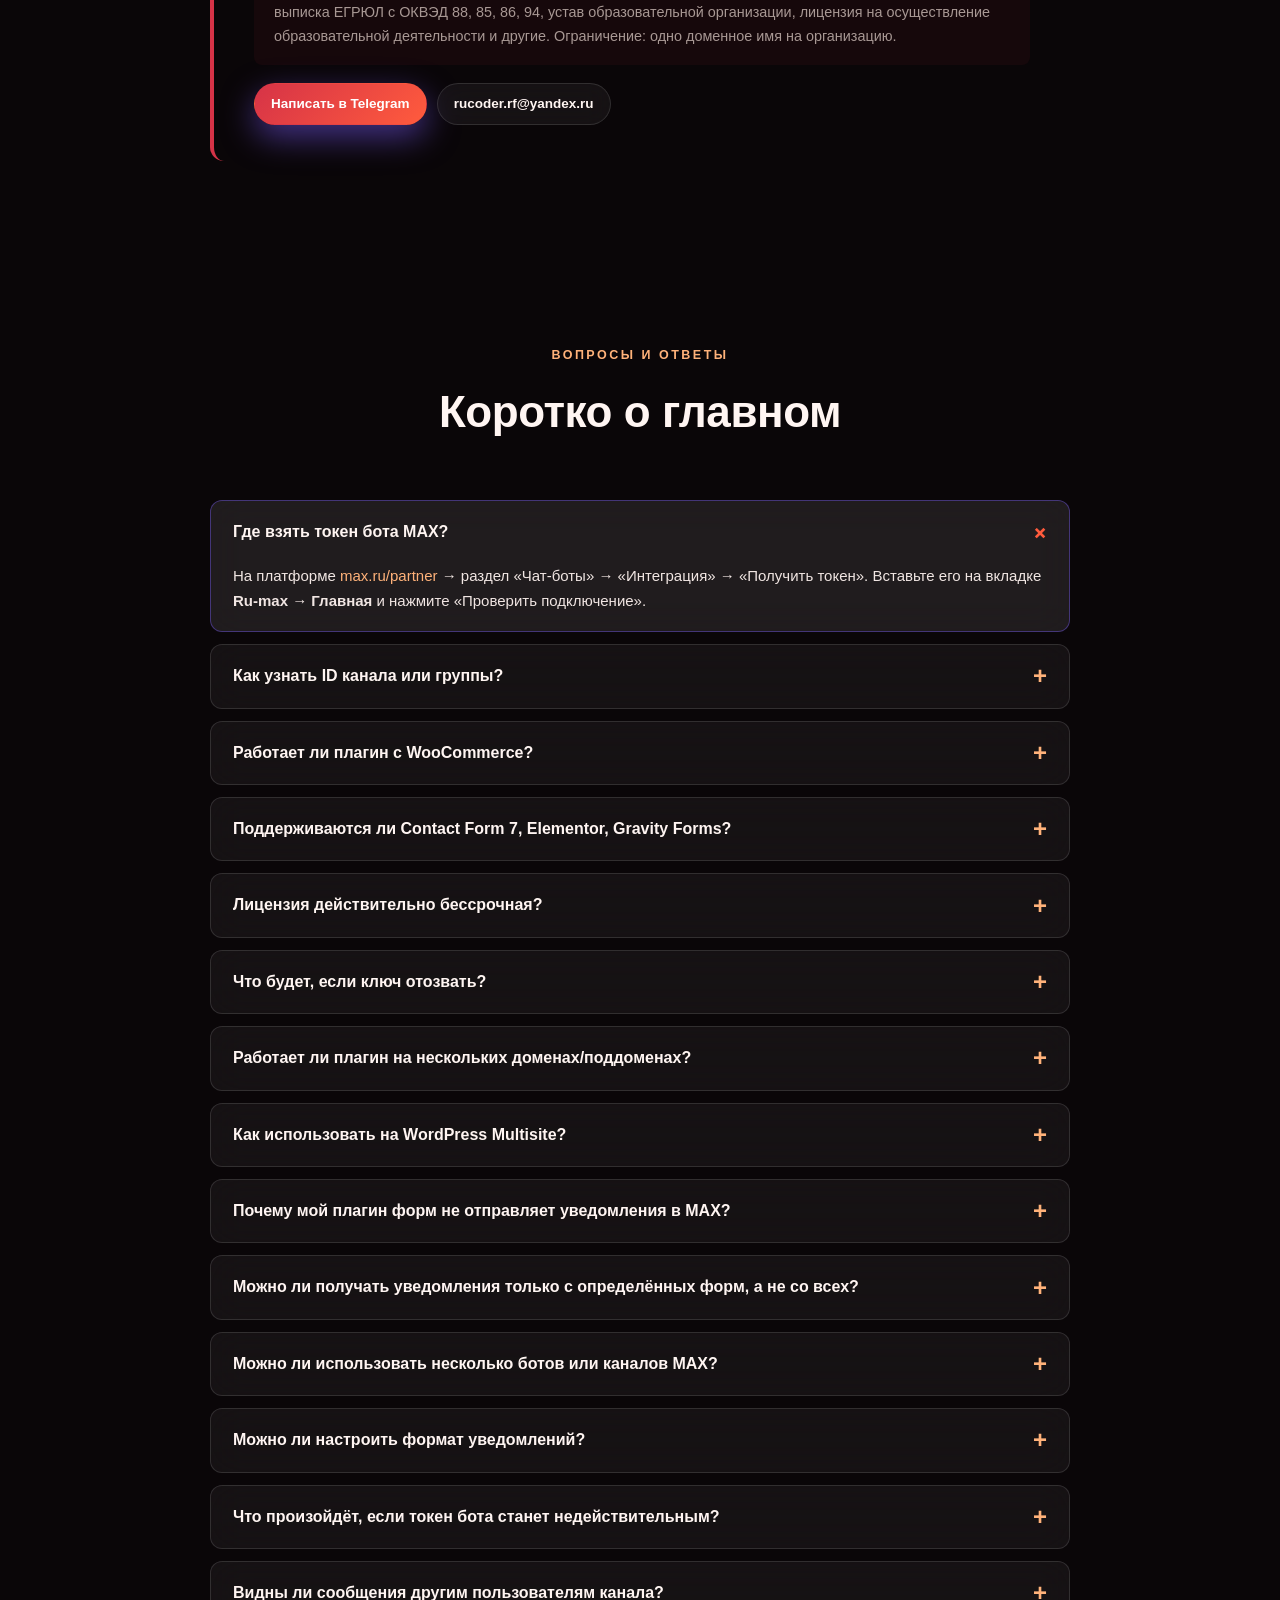
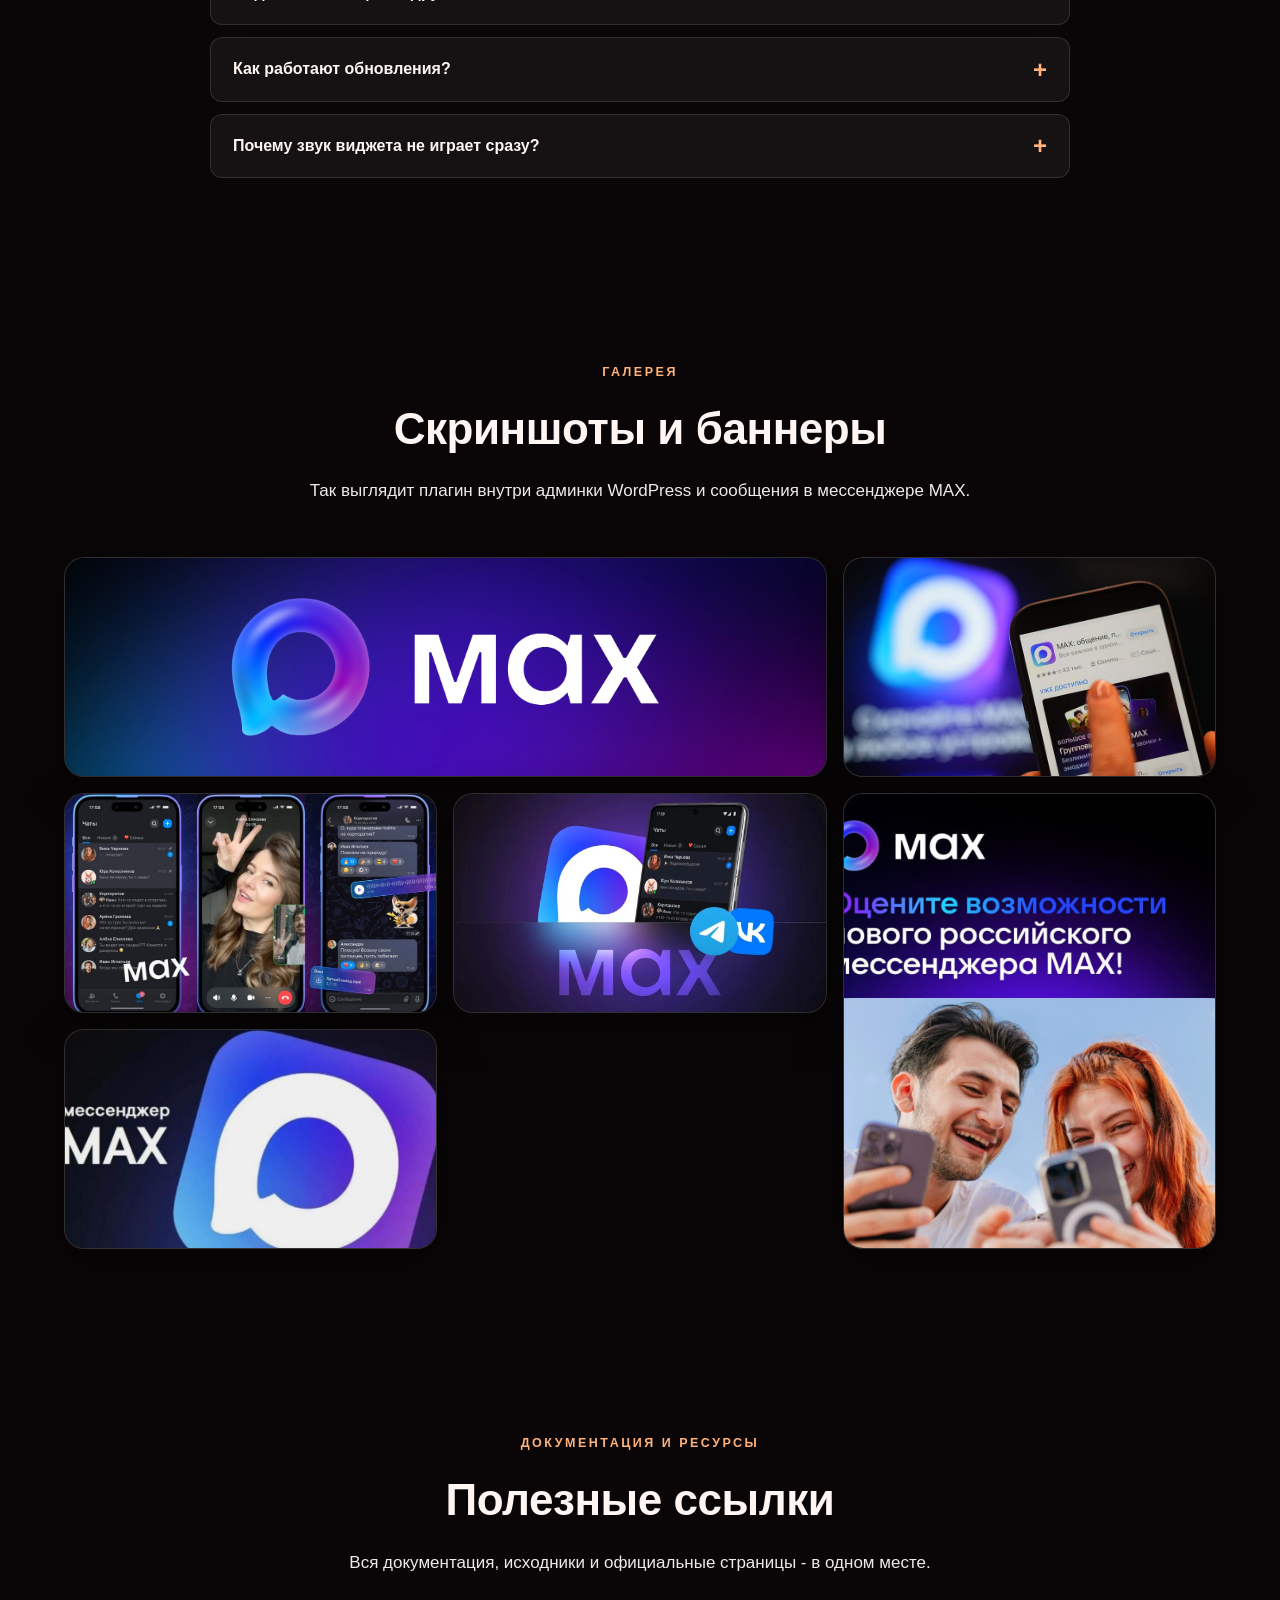
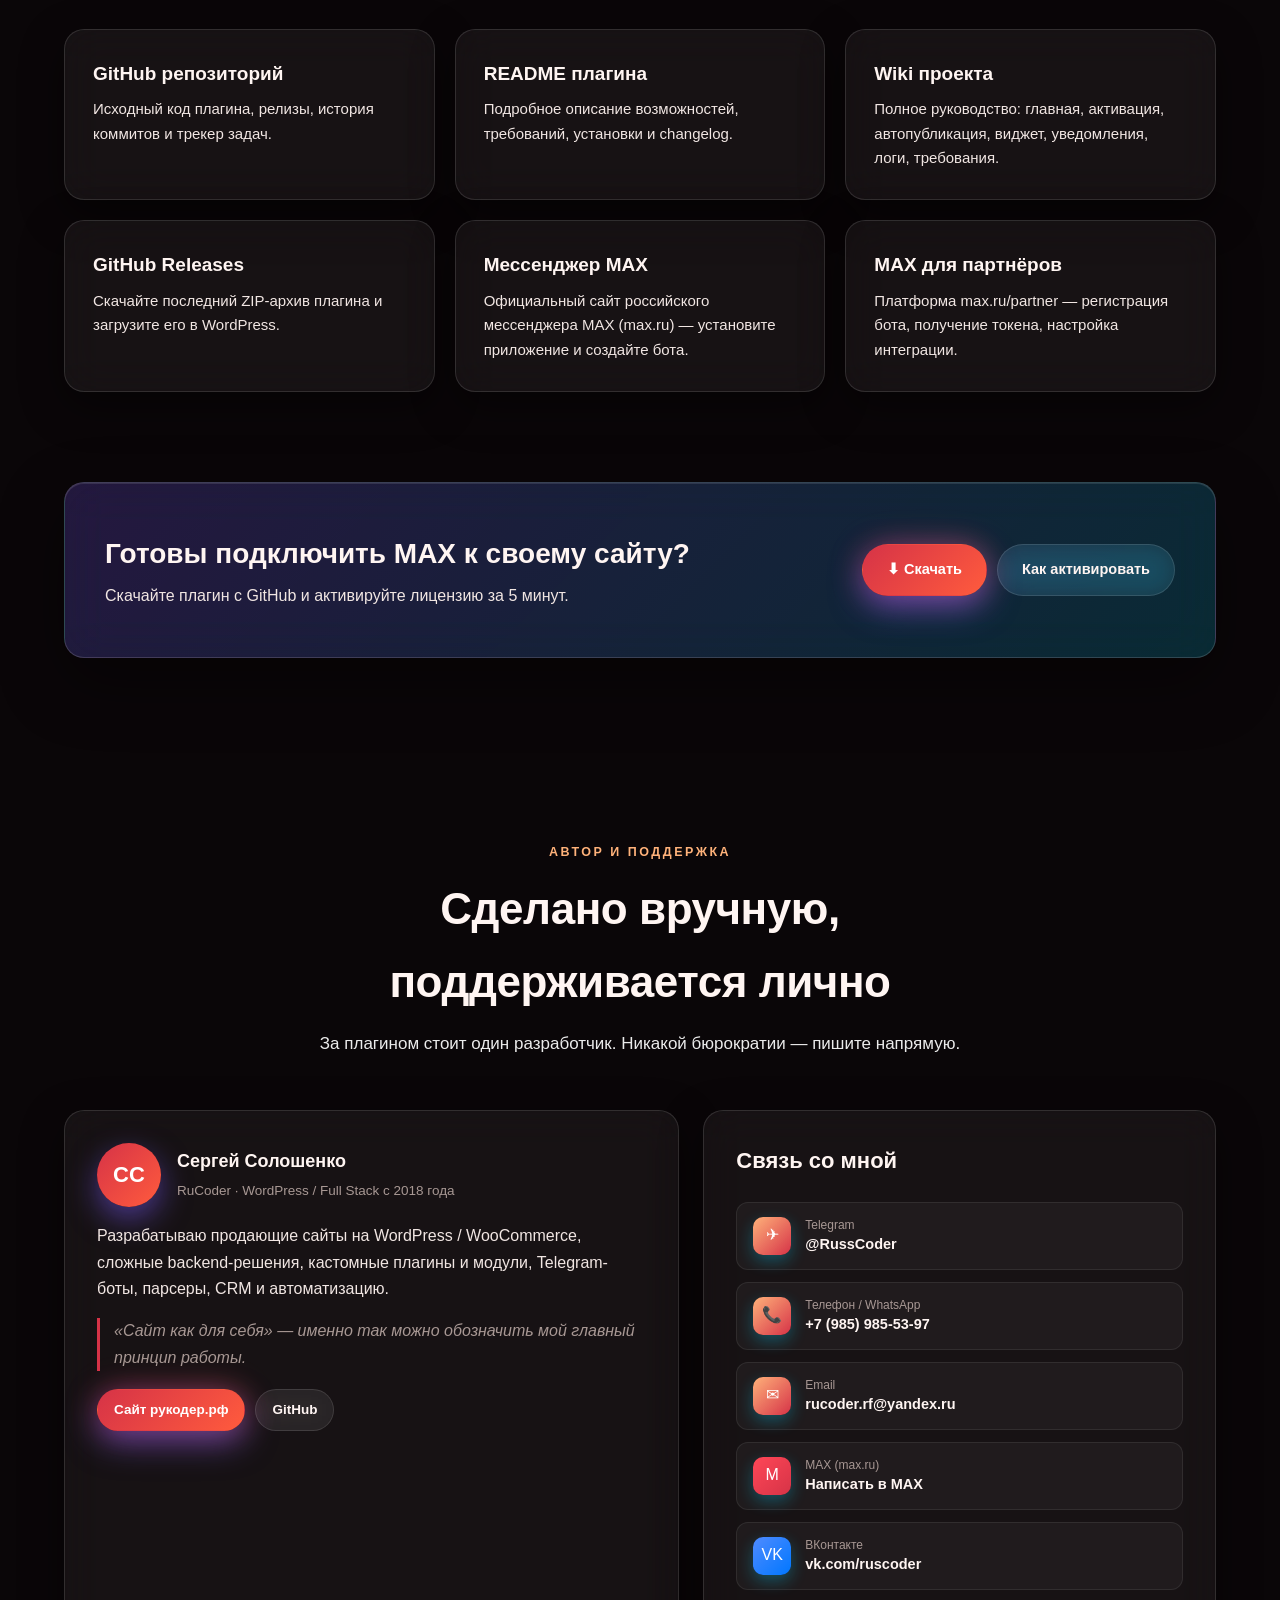
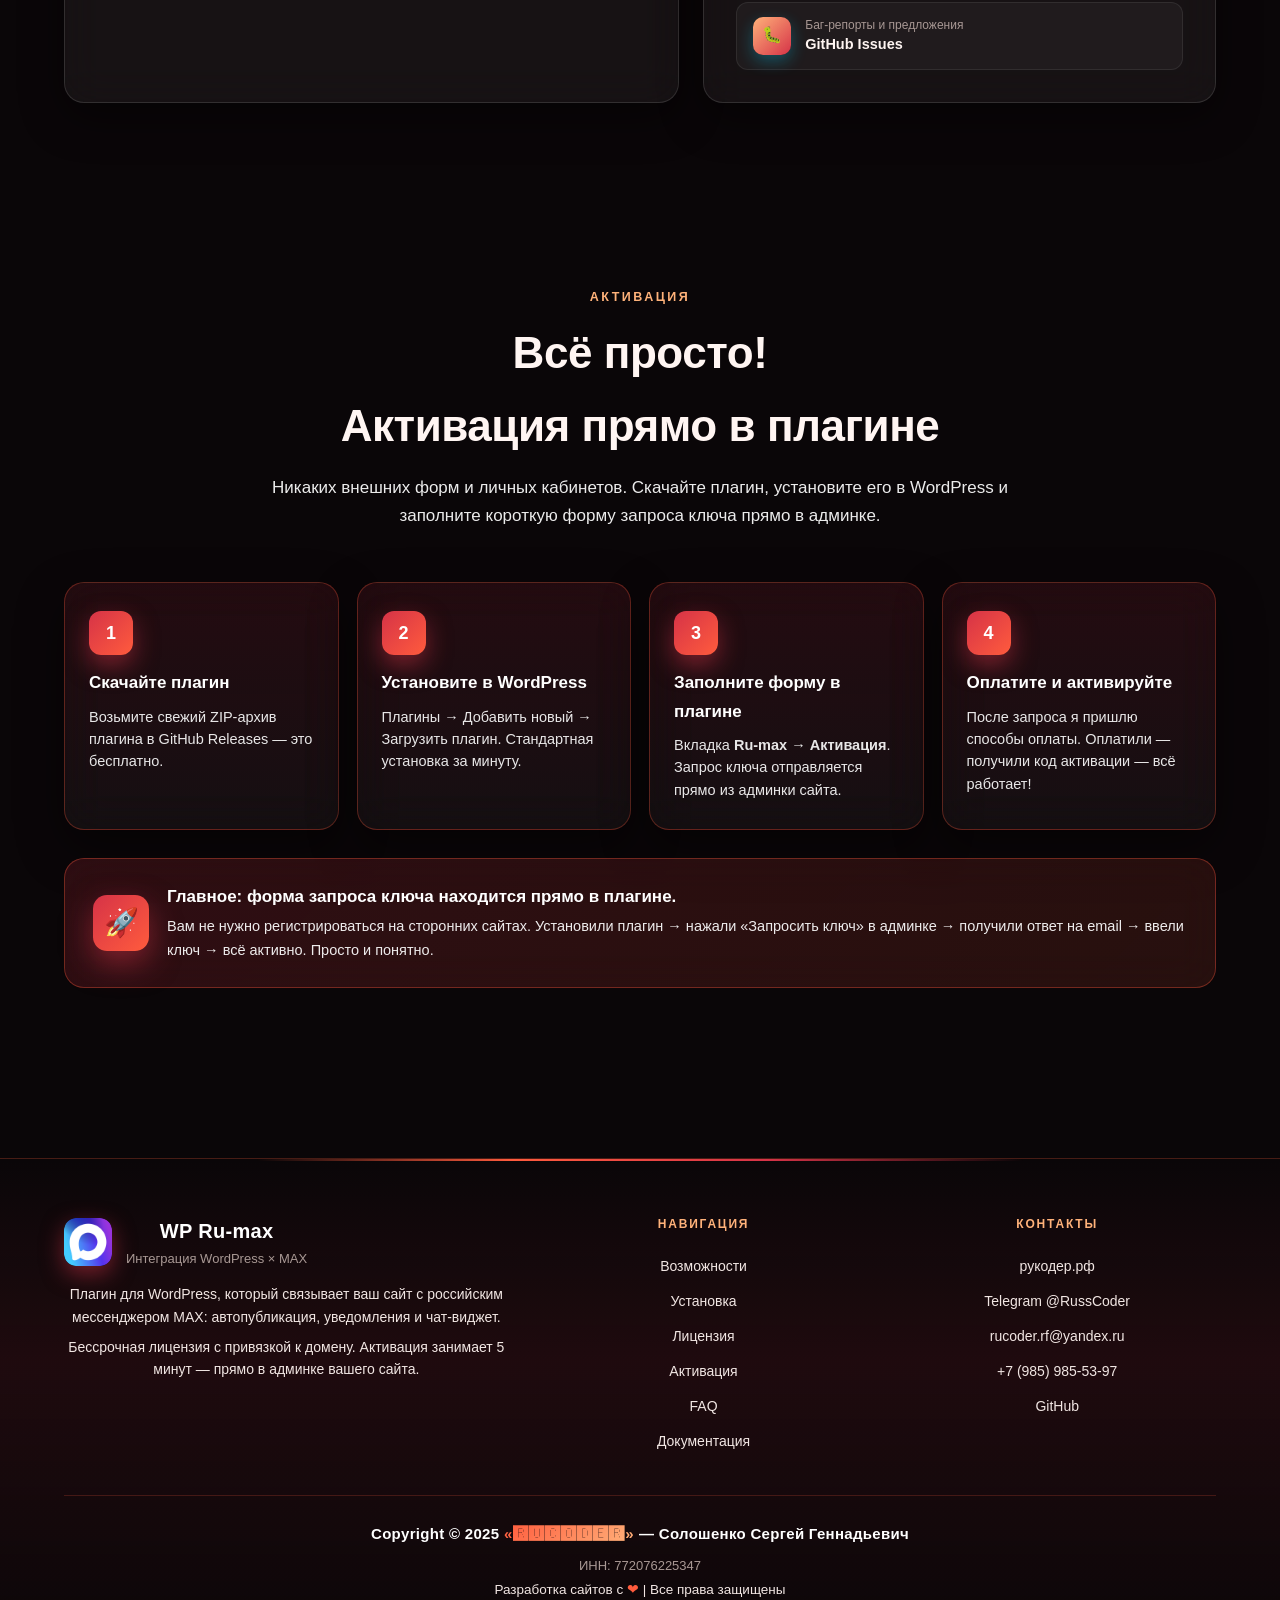
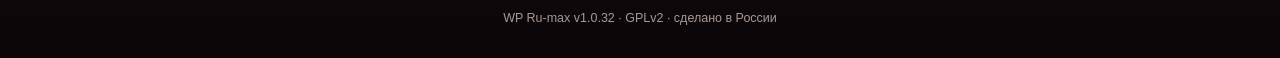
==== commit 908157cf: "Update index.html" ====
--- a/index.html
+++ b/index.html
@@ -290,6 +290,13 @@
             <div class="row"><span class="name">Кастомные типы записей (CPT)</span> <span class="val">✓ Да</span></div>
             <div class="row"><span class="name">WordPress Multisite (сеть сайтов)</span> <span class="val">✓ Да</span></div>
             <div class="row"><span class="name">Поддомены и субдомены</span> <span class="val">✓ Да</span></div>
+        </div>
+
+        <div class="reveal" style="max-width:700px; margin:28px auto 0; padding:20px 24px; background:var(--surface); border:1px solid var(--border); border-left:4px solid var(--accent); border-radius:10px;">
+            <p style="margin:0 0 8px; font-weight:700; font-size:.95rem;">Важно: плагин работает только со стандартом WordPress</p>
+            <p style="margin:0; color:var(--text-muted); line-height:1.7; font-size:.9rem;">
+                Уведомления перехватываются через стандартную функцию <code>wp_mail()</code>. Если сторонний плагин или форма использует собственный механизм отправки в обход <code>wp_mail()</code> — такие письма перехватить невозможно. Это ограничение самого стороннего плагина, нарушающего стандарты WordPress, а не нашего плагина.
+            </p>
         </div>
     </div>
 </section>
@@ -461,7 +468,12 @@
             </details>
             <details class="reveal">
                 <summary>Поддерживаются ли Contact Form 7, Elementor, Gravity Forms?</summary>
-                <p>Да. Плагин работает с любыми формами, отправляющими уведомления через стандартный <code>wp_mail()</code> WordPress: CF7, Elementor Forms, Gravity Forms, Ninja Forms и другими.</p>
+                <p><strong>Да, и любые другие формы — при одном условии:</strong> они должны использовать стандартную функцию WordPress <code>wp_mail()</code> для отправки уведомлений.</p>
+                <p>Плагин перехватывает все письма на уровне WordPress-ядра. Если форма или плагин отправляет уведомления через <code>wp_mail()</code> — перехват сработает автоматически, без дополнительных настроек.</p>
+                <p style="margin:12px 0 0; padding:12px 16px; background:color-mix(in srgb,var(--accent) 8%,transparent); border-left:3px solid var(--accent); border-radius:0 6px 6px 0; font-size:.9rem;">
+                    <strong>Работает:</strong> Contact Form 7, Elementor Forms, Gravity Forms, Ninja Forms, WooCommerce, Jetpack CRM, любые плагины на базе <code>wp_mail()</code>.<br>
+                    <strong>Не работает:</strong> плагины, использующие собственные механизмы отправки почты в обход <code>wp_mail()</code> (нестандартный хук вместо стандартного). Это ограничение таких плагинов, а не нашего.
+                </p>
             </details>
             <details class="reveal">
                 <summary>Лицензия действительно бессрочная?</summary>
@@ -478,6 +490,34 @@
             <details class="reveal">
                 <summary>Как использовать на WordPress Multisite?</summary>
                 <p>Активируйте плагин на уровне сети через «Сеть → Плагины». Перейдите в «Сеть → Ru-max (Сеть)» и введите лицензионный ключ — он покроет все подсайты. Или активируйте плагин на каждом подсайте отдельно. Настройки (токен бота, каналы, уведомления) у каждого подсайта свои.</p>
+            </details>
+            <details class="reveal">
+                <summary>Почему мой плагин форм не отправляет уведомления в MAX?</summary>
+                <p>Наш плагин работает только со стандартом WordPress — функцией <code>wp_mail()</code>. Если ваш плагин форм или рассылок использует собственный механизм отправки (нестандартный хук вместо <code>wp_mail()</code>), перехватить такие письма невозможно.</p>
+                <p>Пример: плагин <strong>WP Adverts</strong> вместо стандартного <code>wp_mail()</code> использует собственный идентификатор <code>adverts_email</code> — это нарушение стандартов WordPress. Такие письма не проходят через ядро WordPress и не могут быть перехвачены.</p>
+                <p style="margin:10px 0 0; padding:10px 14px; background:color-mix(in srgb,var(--accent) 6%,transparent); border-left:3px solid var(--accent); border-radius:0 6px 6px 0; font-size:.9rem;">
+                    Чтобы проверить совместимость вашего плагина — напишите нам в Telegram <a href="https://t.me/RussCoder">@RussCoder</a>.
+                </p>
+            </details>
+            <details class="reveal">
+                <summary>Можно ли получать уведомления только с определённых форм, а не со всех?</summary>
+                <p>Да. В разделе <strong>Ru-max → Уведомления</strong> можно включить фильтрацию: выбрать конкретные темы писем или ключевые слова. Уведомления, не совпадающие с фильтром, в MAX не пересылаются.</p>
+            </details>
+            <details class="reveal">
+                <summary>Можно ли использовать несколько ботов или каналов MAX?</summary>
+                <p>Один токен бота — на весь плагин. При этом в разных модулях можно указывать разные каналы и чаты: автопубликация идёт в канал редакции, уведомления заказов — в личный чат с менеджером, тестовые сообщения — в отдельный служебный чат.</p>
+            </details>
+            <details class="reveal">
+                <summary>Можно ли настроить формат уведомлений?</summary>
+                <p>Да. В разделе <strong>Ru-max → Уведомления</strong> есть шаблон сообщения с переменными <code>{email_subject}</code> и <code>{email_message}</code>. Для автопубликации доступны <code>{title}</code>, <code>{excerpt}</code>, <code>{url}</code>, <code>{meta_ПОЛЕ}</code>, <code>{acf_ПОЛЕ}</code>.</p>
+            </details>
+            <details class="reveal">
+                <summary>Что произойдёт, если токен бота станет недействительным?</summary>
+                <p>Плагин запишет ошибку в лог (раздел <strong>Ru-max → Логи</strong>) и покажет предупреждение в админке. Остальные функции плагина продолжат работу. Нужно обновить токен на вкладке <strong>Ru-max → Главная</strong>.</p>
+            </details>
+            <details class="reveal">
+                <summary>Видны ли сообщения другим пользователям канала?</summary>
+                <p>Автопубликация в канал — да, это публичные сообщения. Личные уведомления (заказы, заявки с форм) отправляются в приватный чат с ботом, который видит только владелец бота. Никто посторонний данных не получит.</p>
             </details>
             <details class="reveal">
                 <summary>Как работают обновления?</summary>
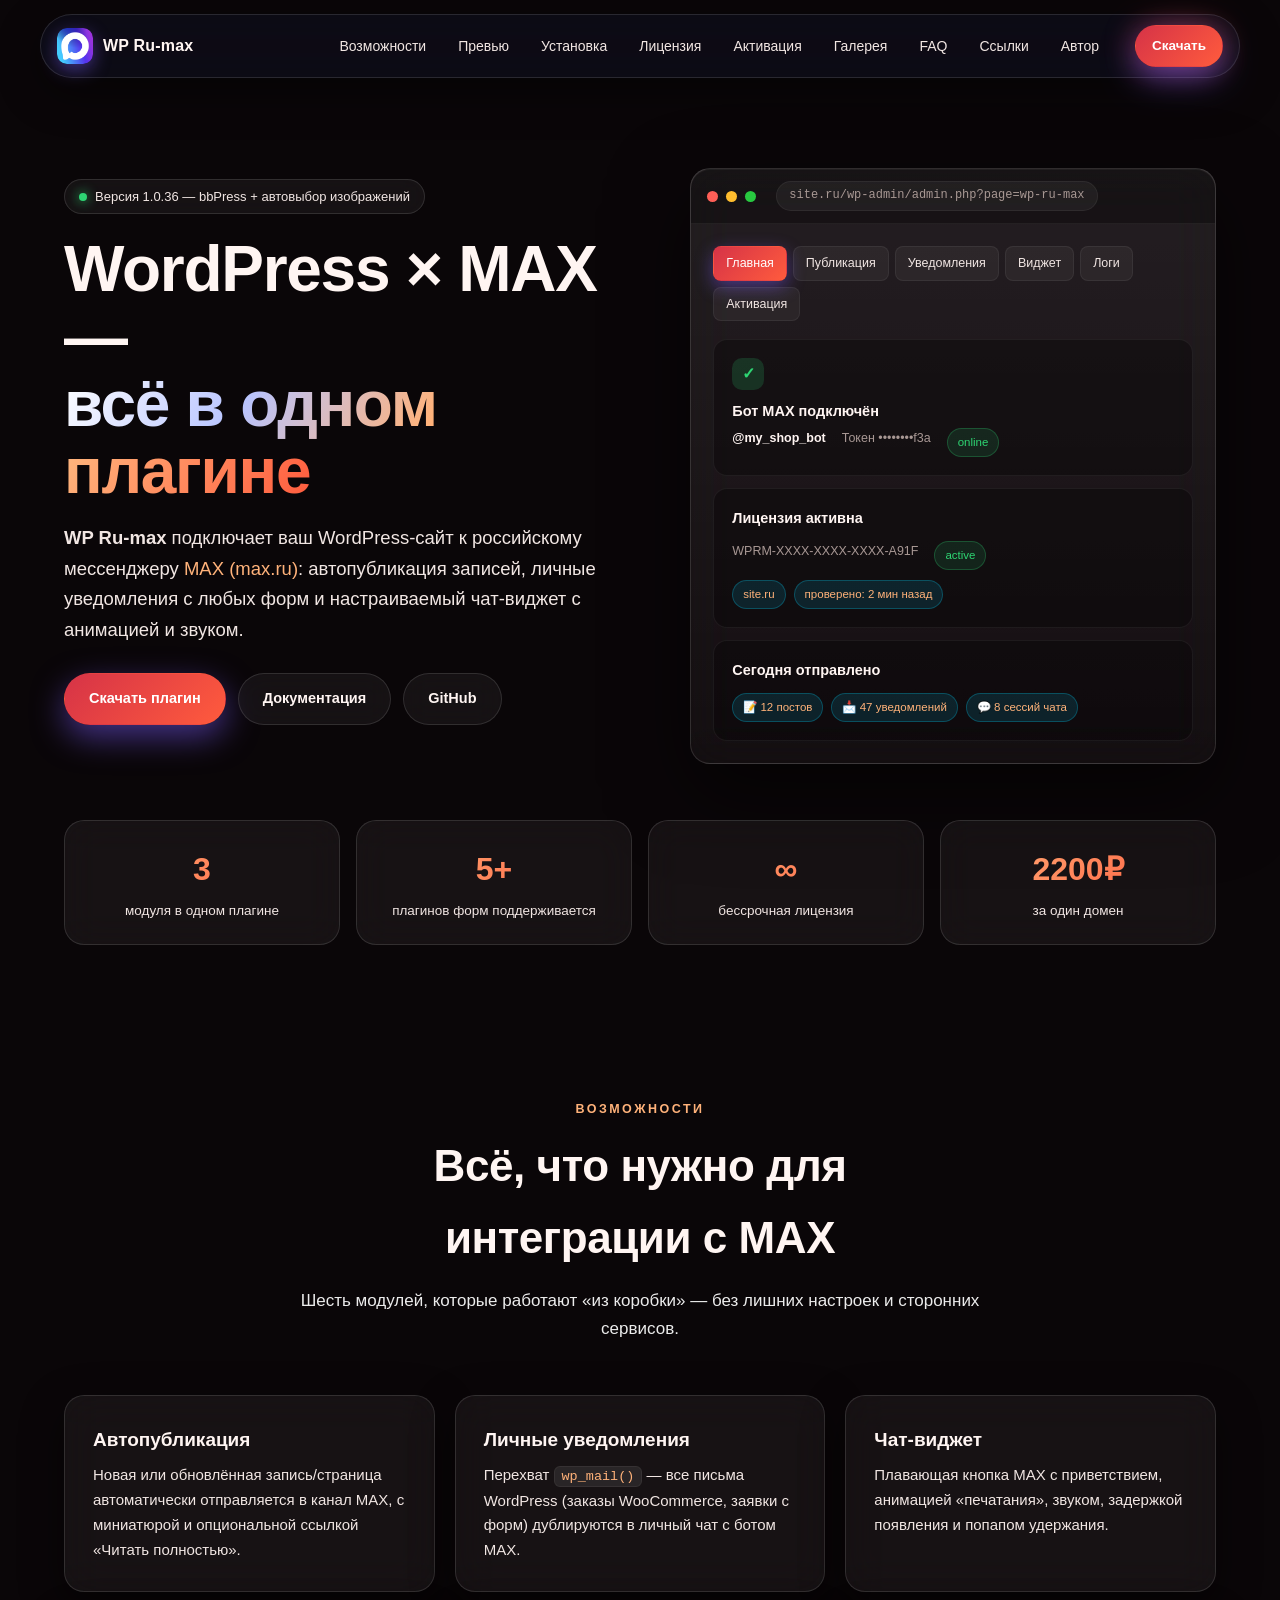
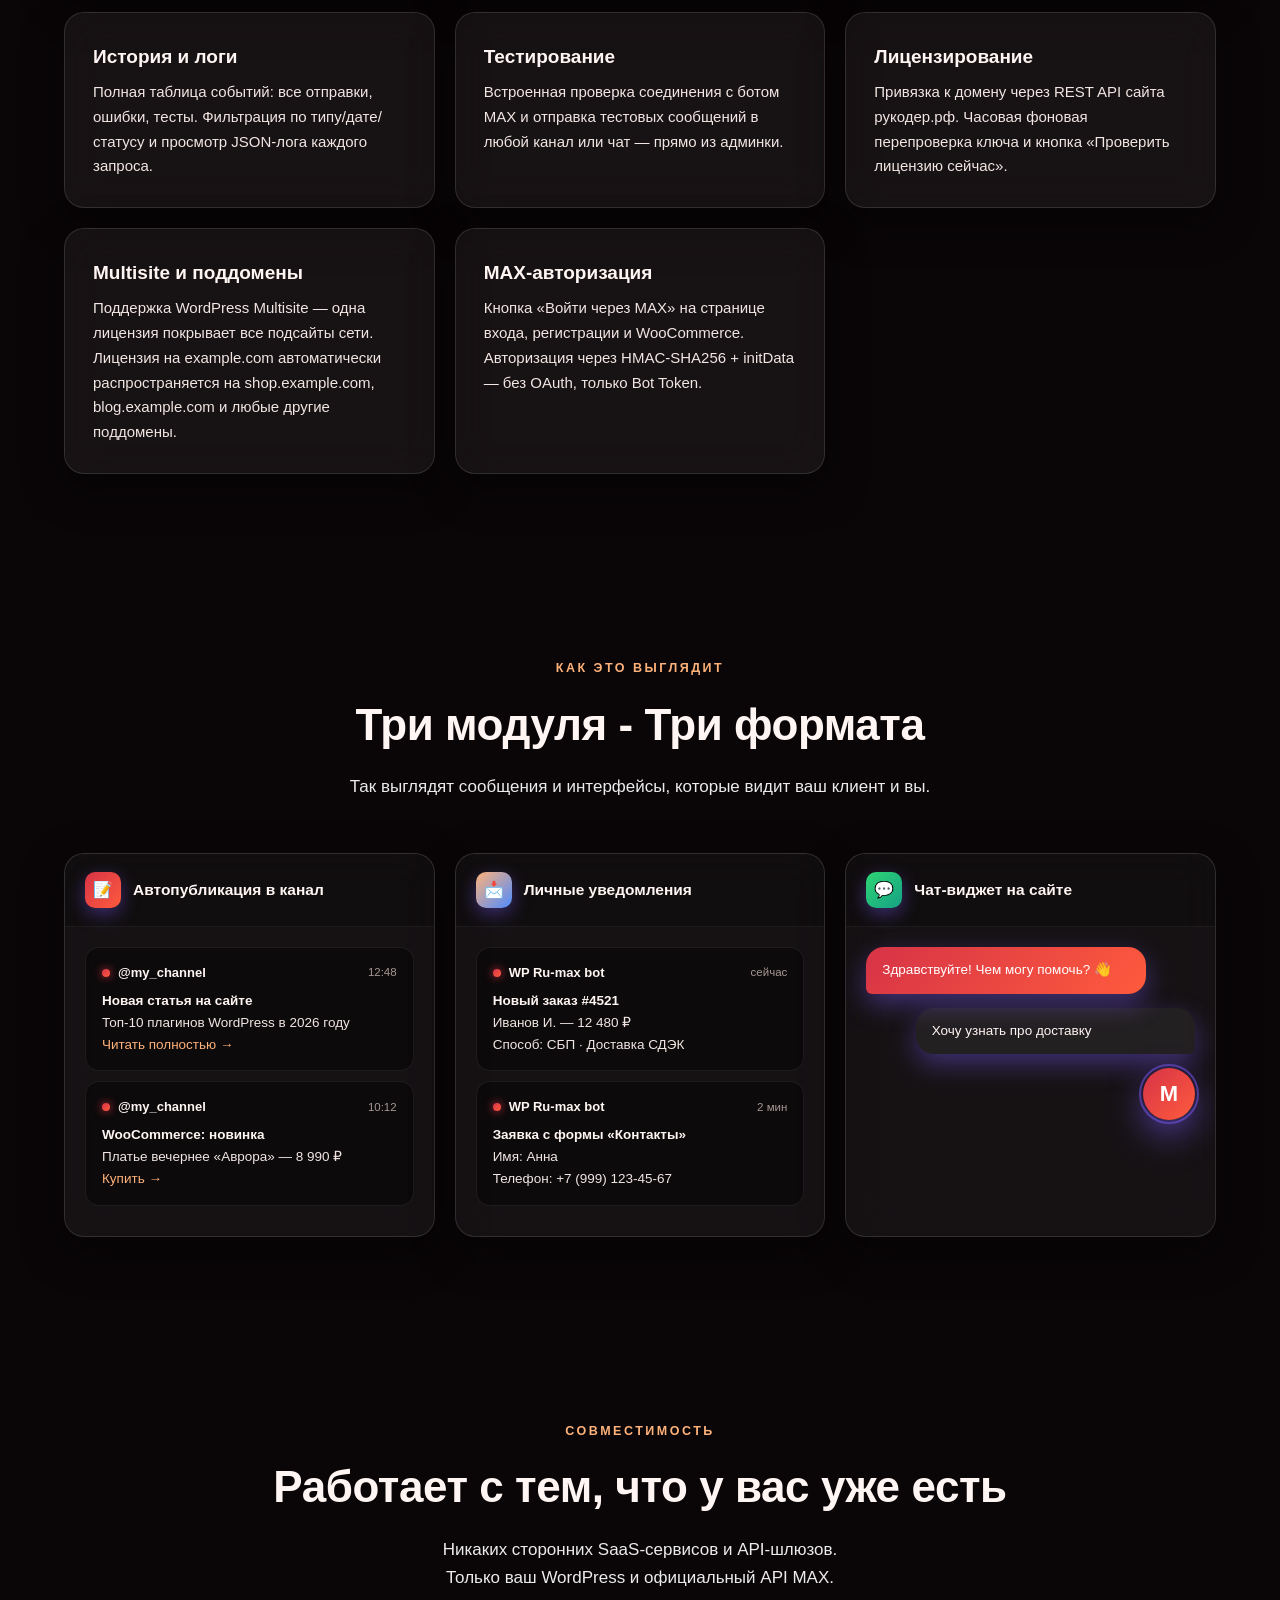
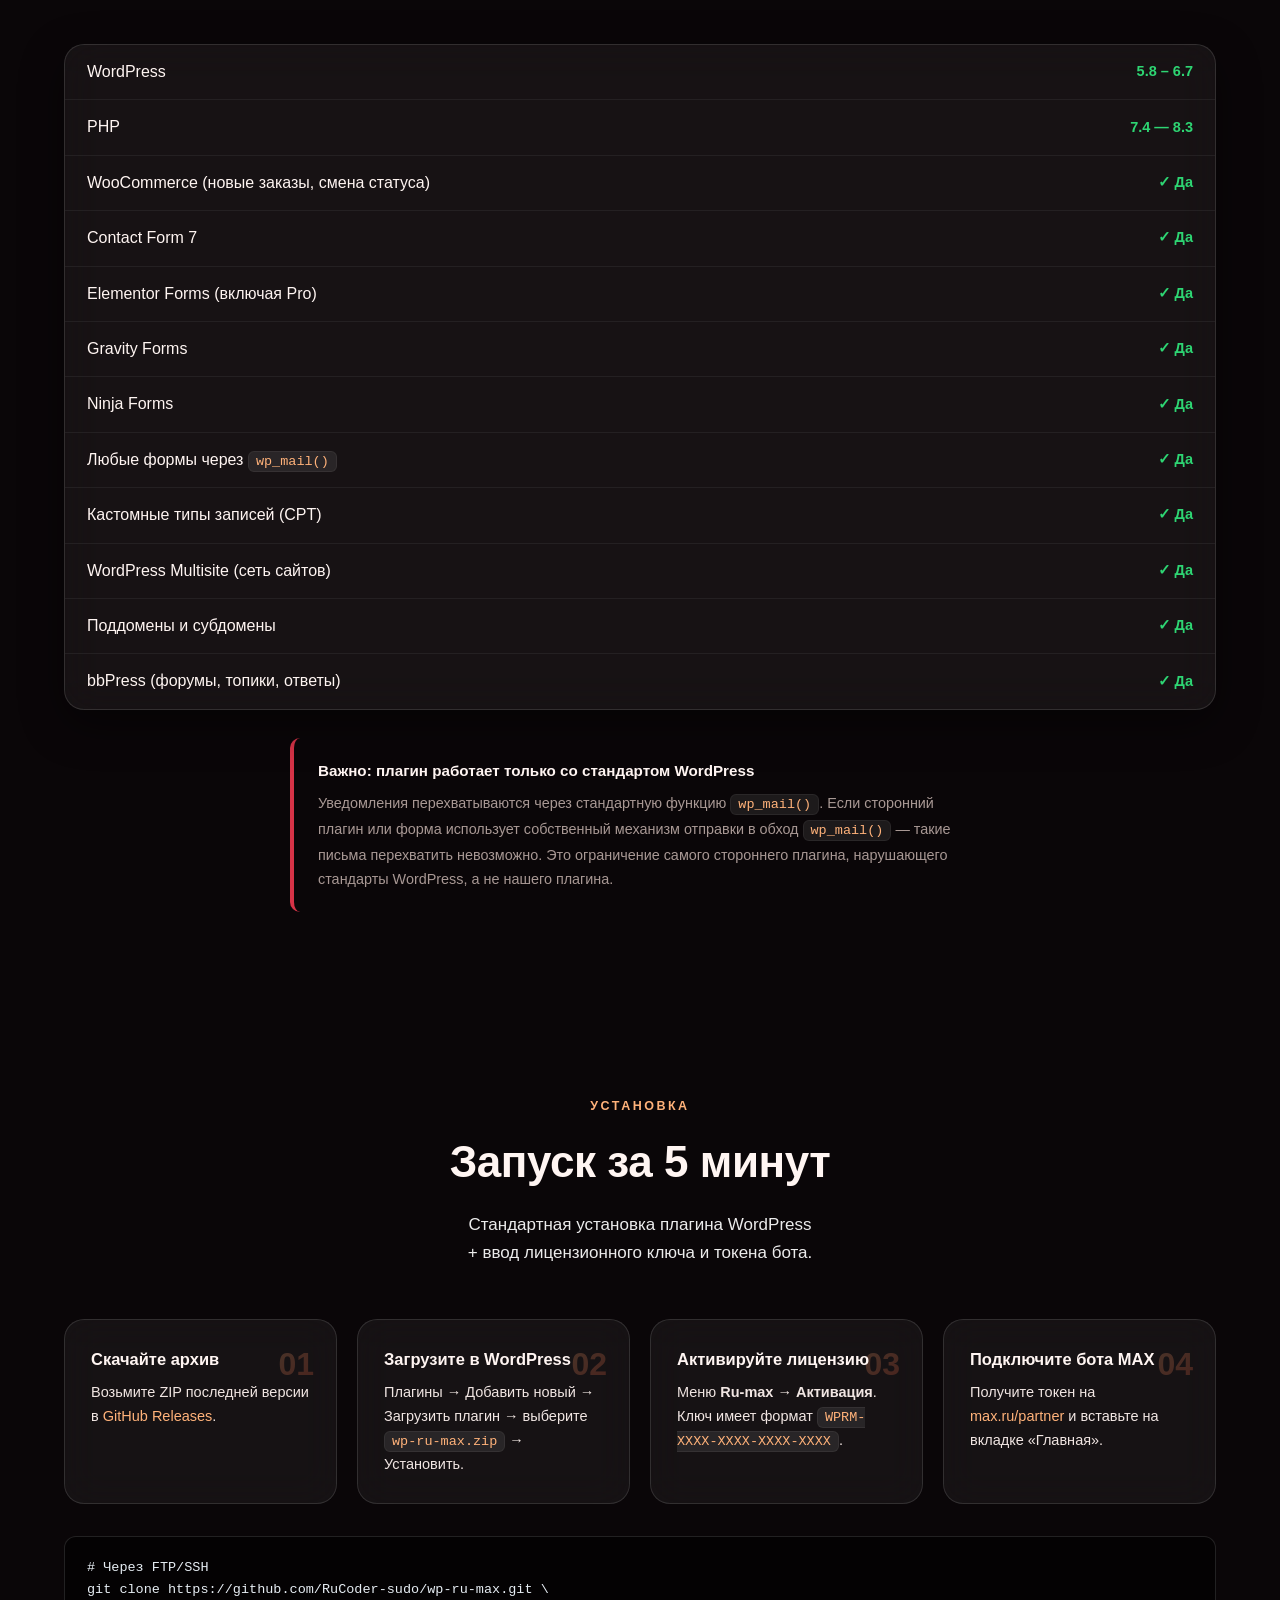
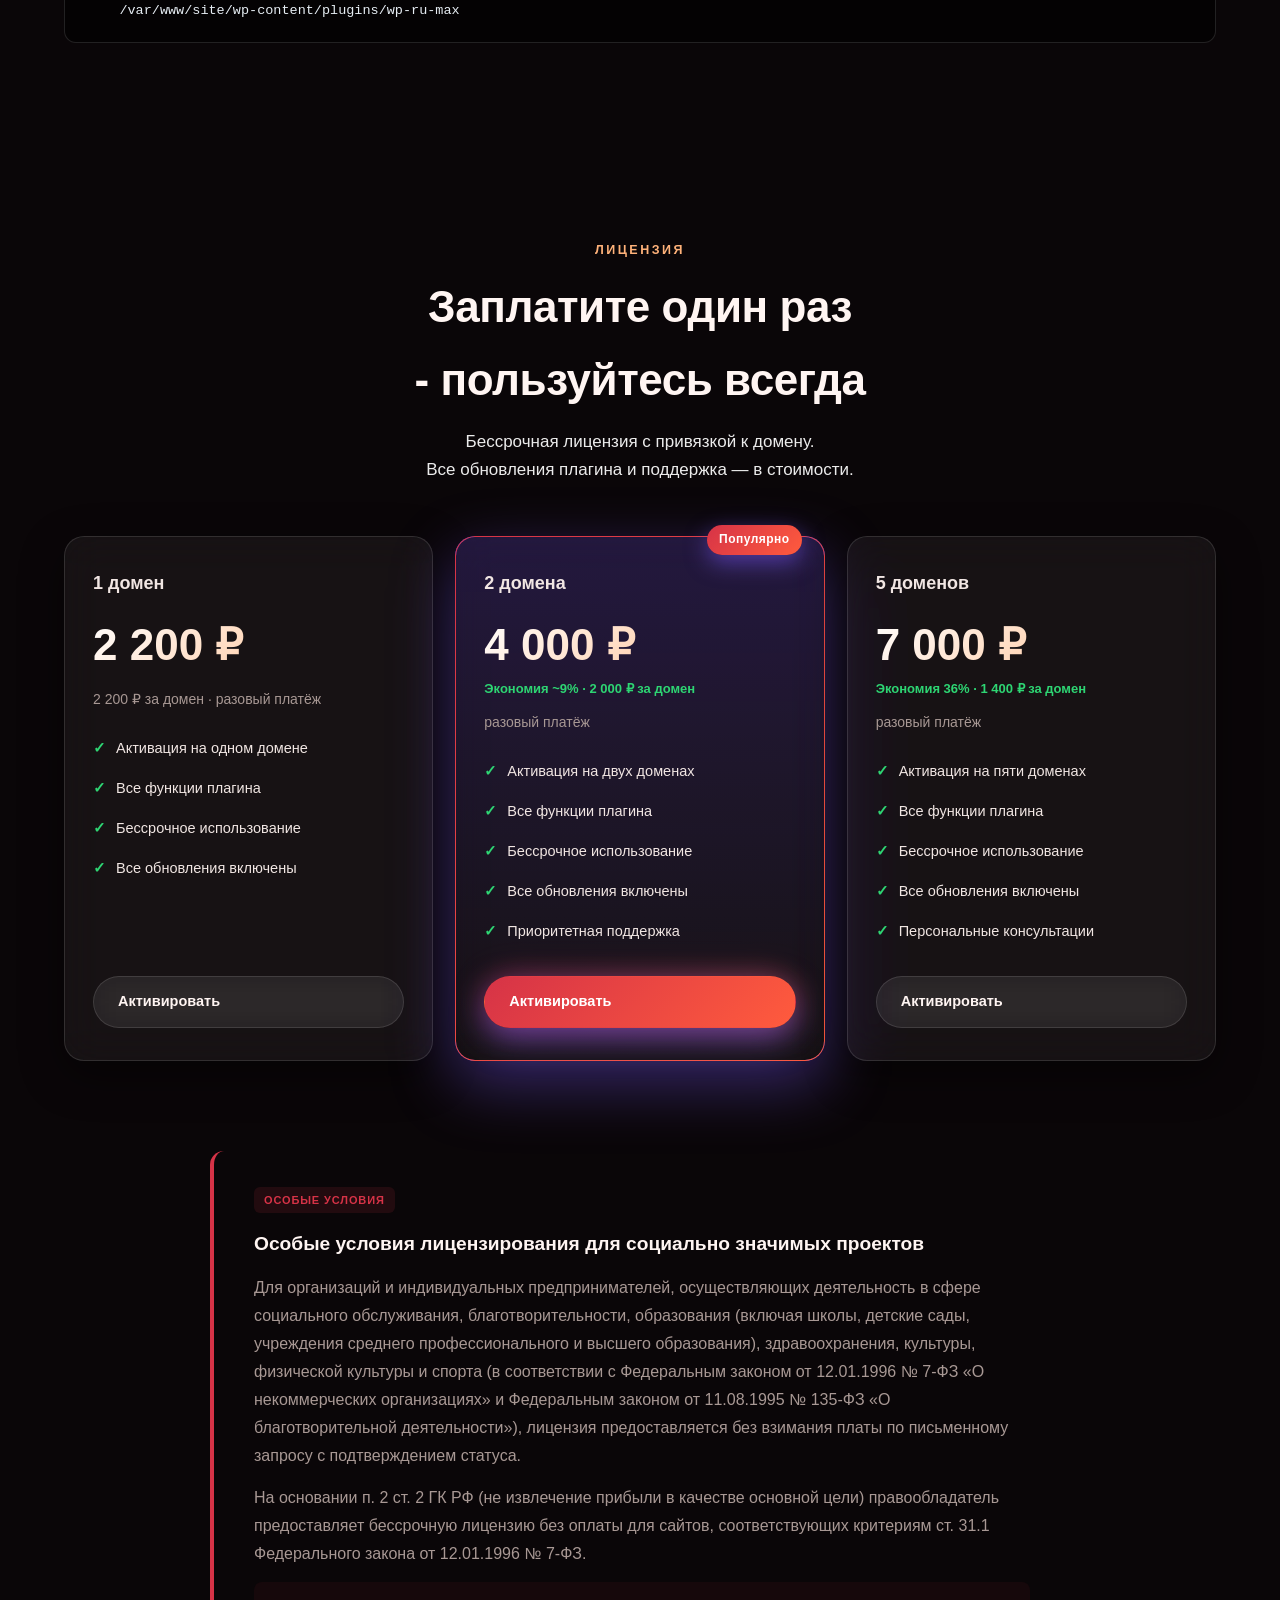
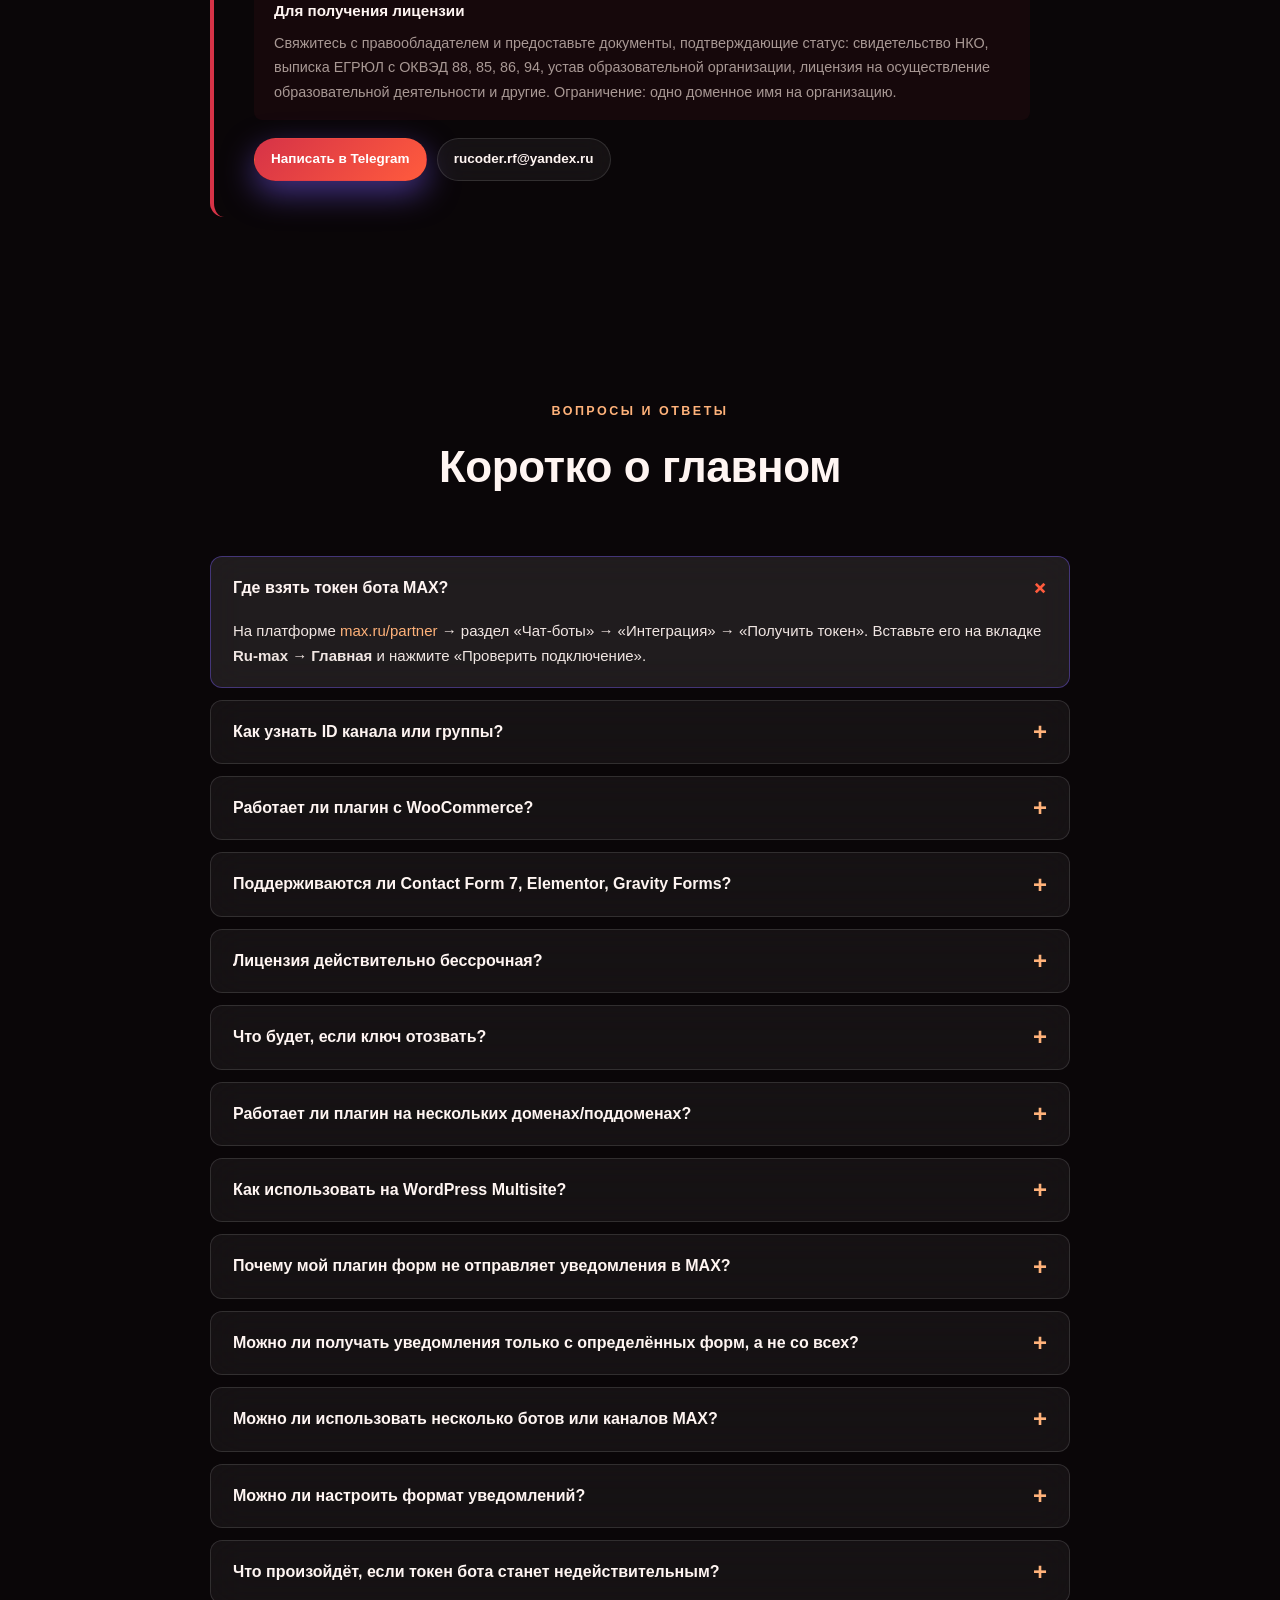
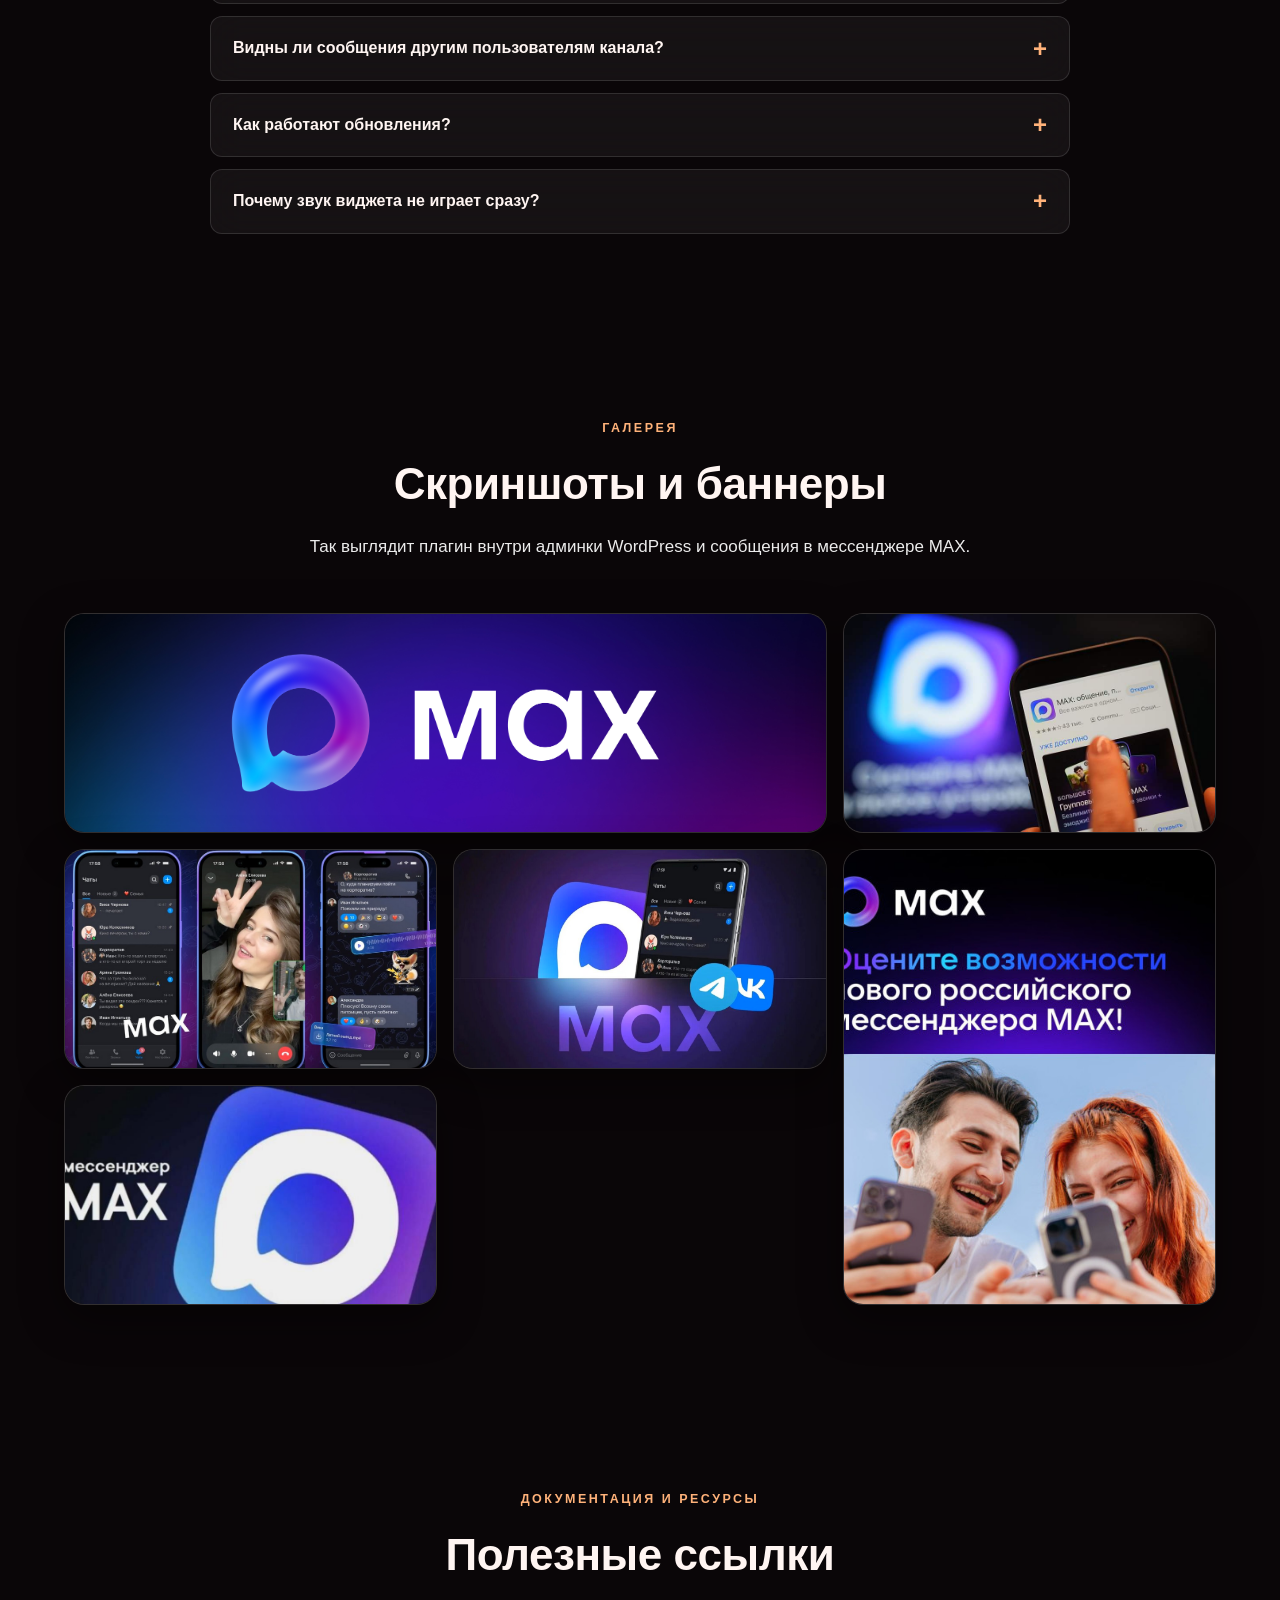
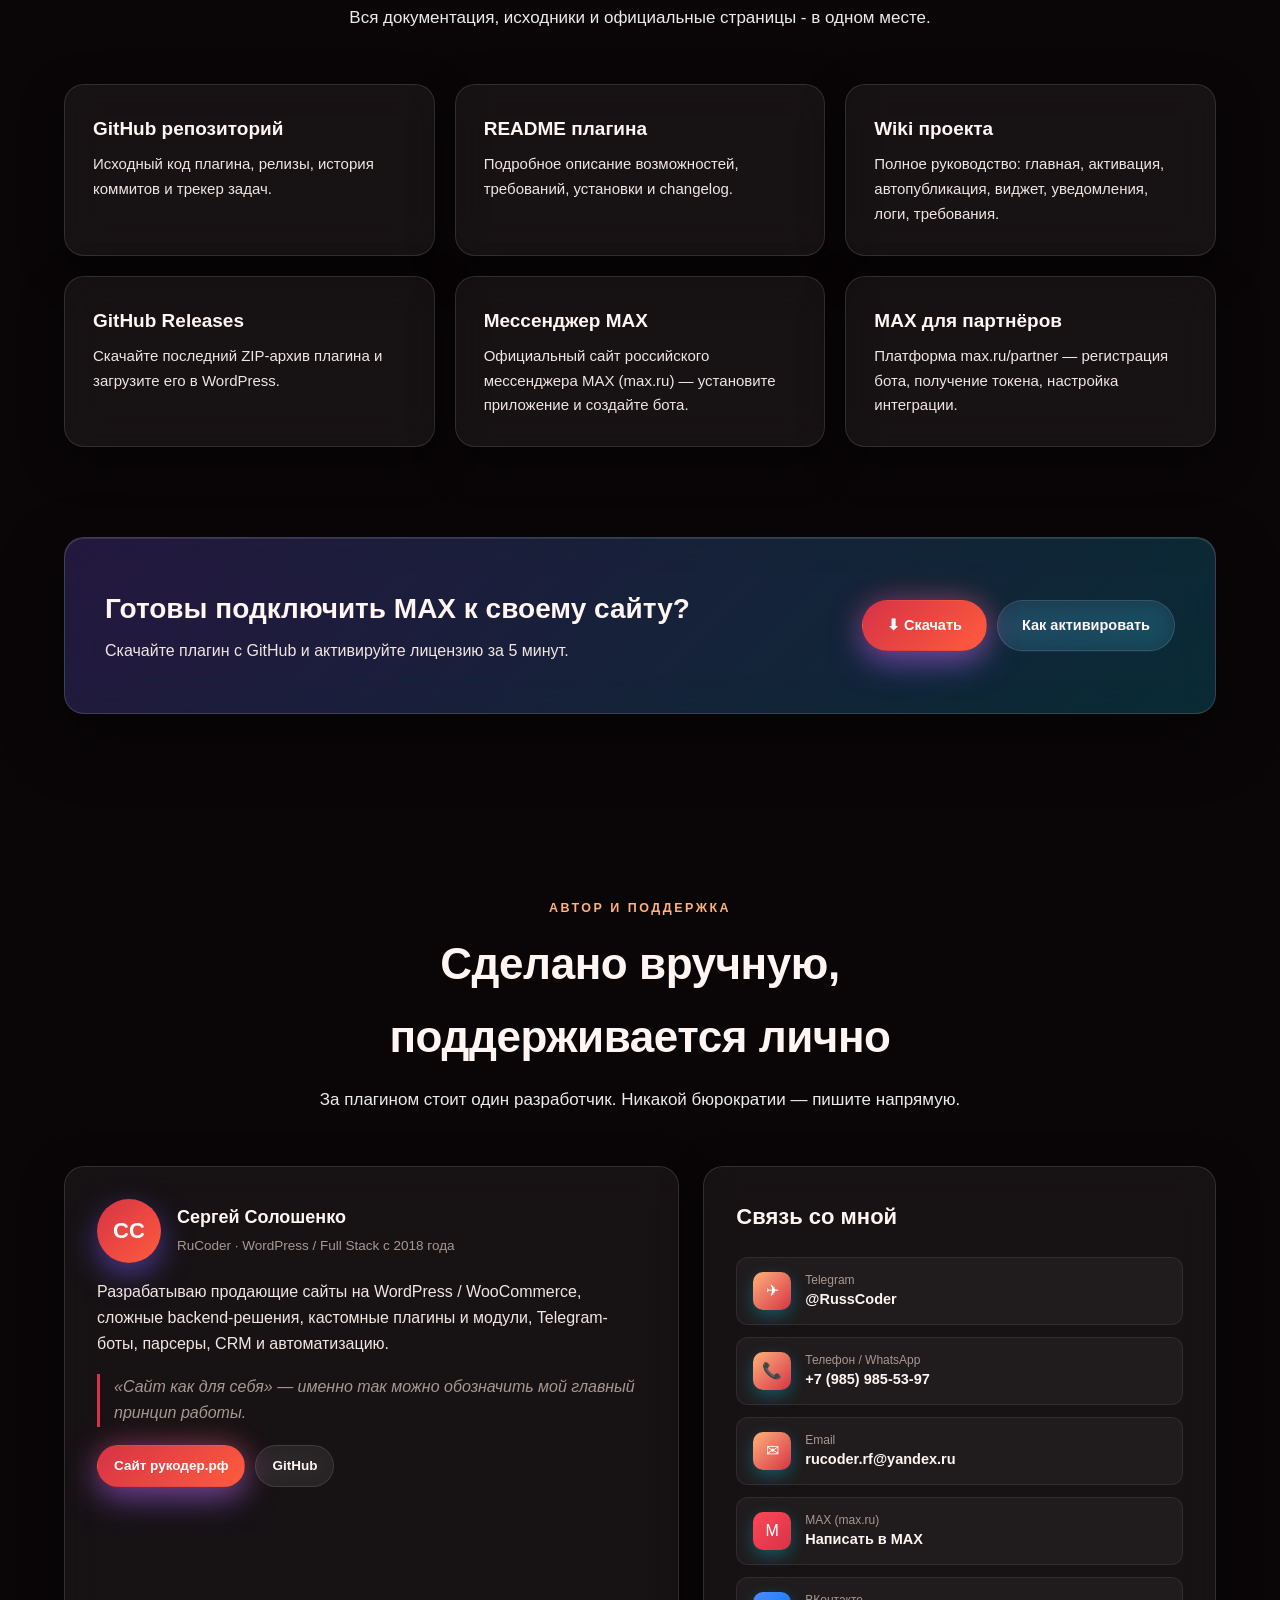
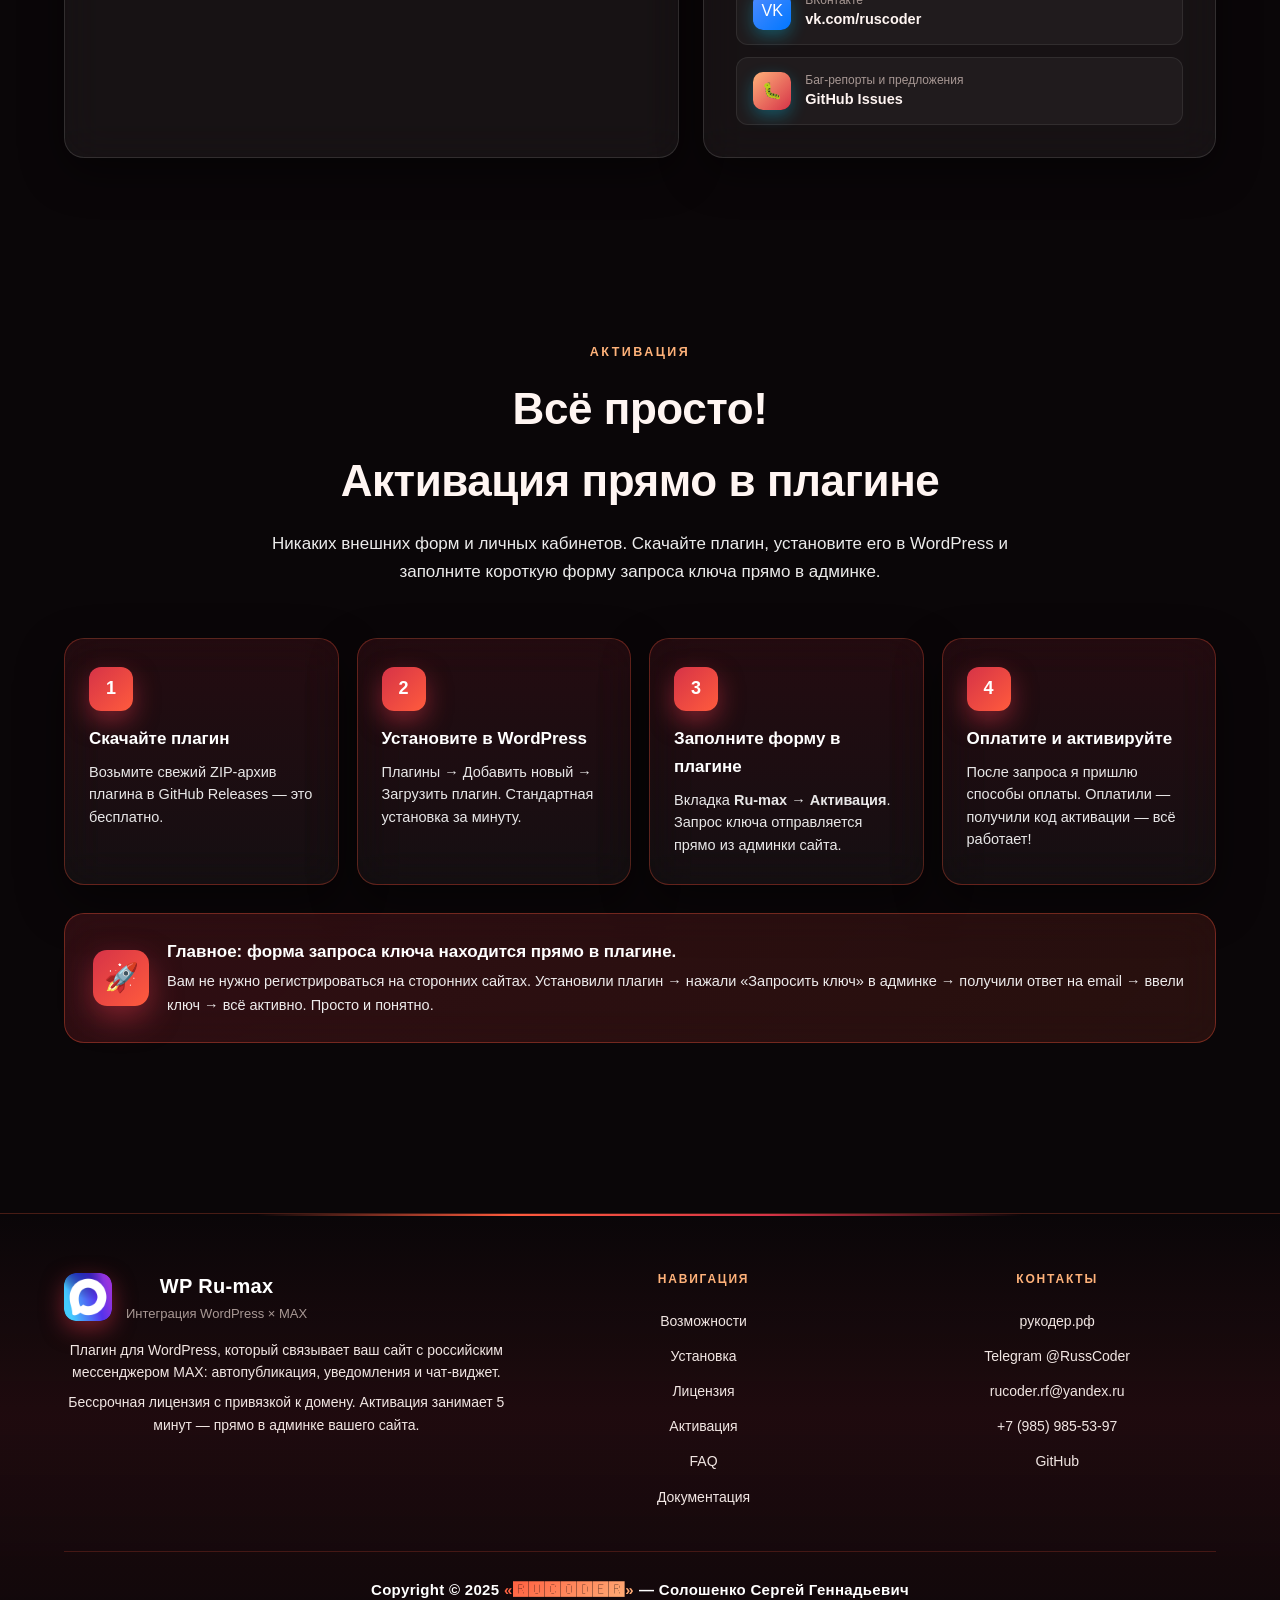
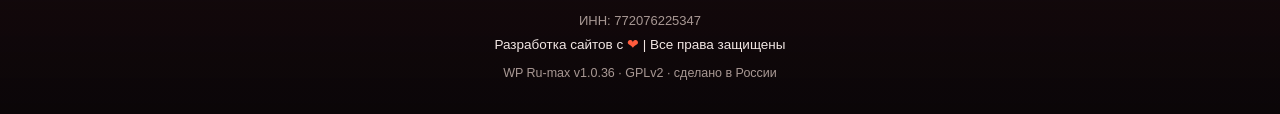
==== commit bc3a3701: "Update index.html" ====
--- a/index.html
+++ b/index.html
@@ -47,7 +47,7 @@
             <div>
                 <div class="eyebrow">
                     <span class="dot"></span>
-                    <span>Версия 1.0.32 — Multisite + поддомены</span>
+                    <span>Версия 1.0.36 — bbPress + автовыбор изображений</span>
                 </div>
                 <h1>
                     WordPress &times; MAX —<br>
@@ -290,6 +290,7 @@
             <div class="row"><span class="name">Кастомные типы записей (CPT)</span> <span class="val">✓ Да</span></div>
             <div class="row"><span class="name">WordPress Multisite (сеть сайтов)</span> <span class="val">✓ Да</span></div>
             <div class="row"><span class="name">Поддомены и субдомены</span> <span class="val">✓ Да</span></div>
+            <div class="row"><span class="name">bbPress (форумы, топики, ответы)</span> <span class="val">✓ Да</span></div>
         </div>
 
         <div class="reveal" style="max-width:700px; margin:28px auto 0; padding:20px 24px; background:var(--surface); border:1px solid var(--border); border-left:4px solid var(--accent); border-radius:10px;">
@@ -784,7 +785,7 @@
             </div>
             <div class="inn">ИНН: 772076225347</div>
             <div>Разработка сайтов с <span class="heart">❤</span> | Все права защищены</div>
-            <div class="rights">WP Ru-max v1.0.32 · GPLv2 · сделано в России</div>
+            <div class="rights">WP Ru-max v1.0.36 · GPLv2 · сделано в России</div>
         </div>
     </div>
 </footer>
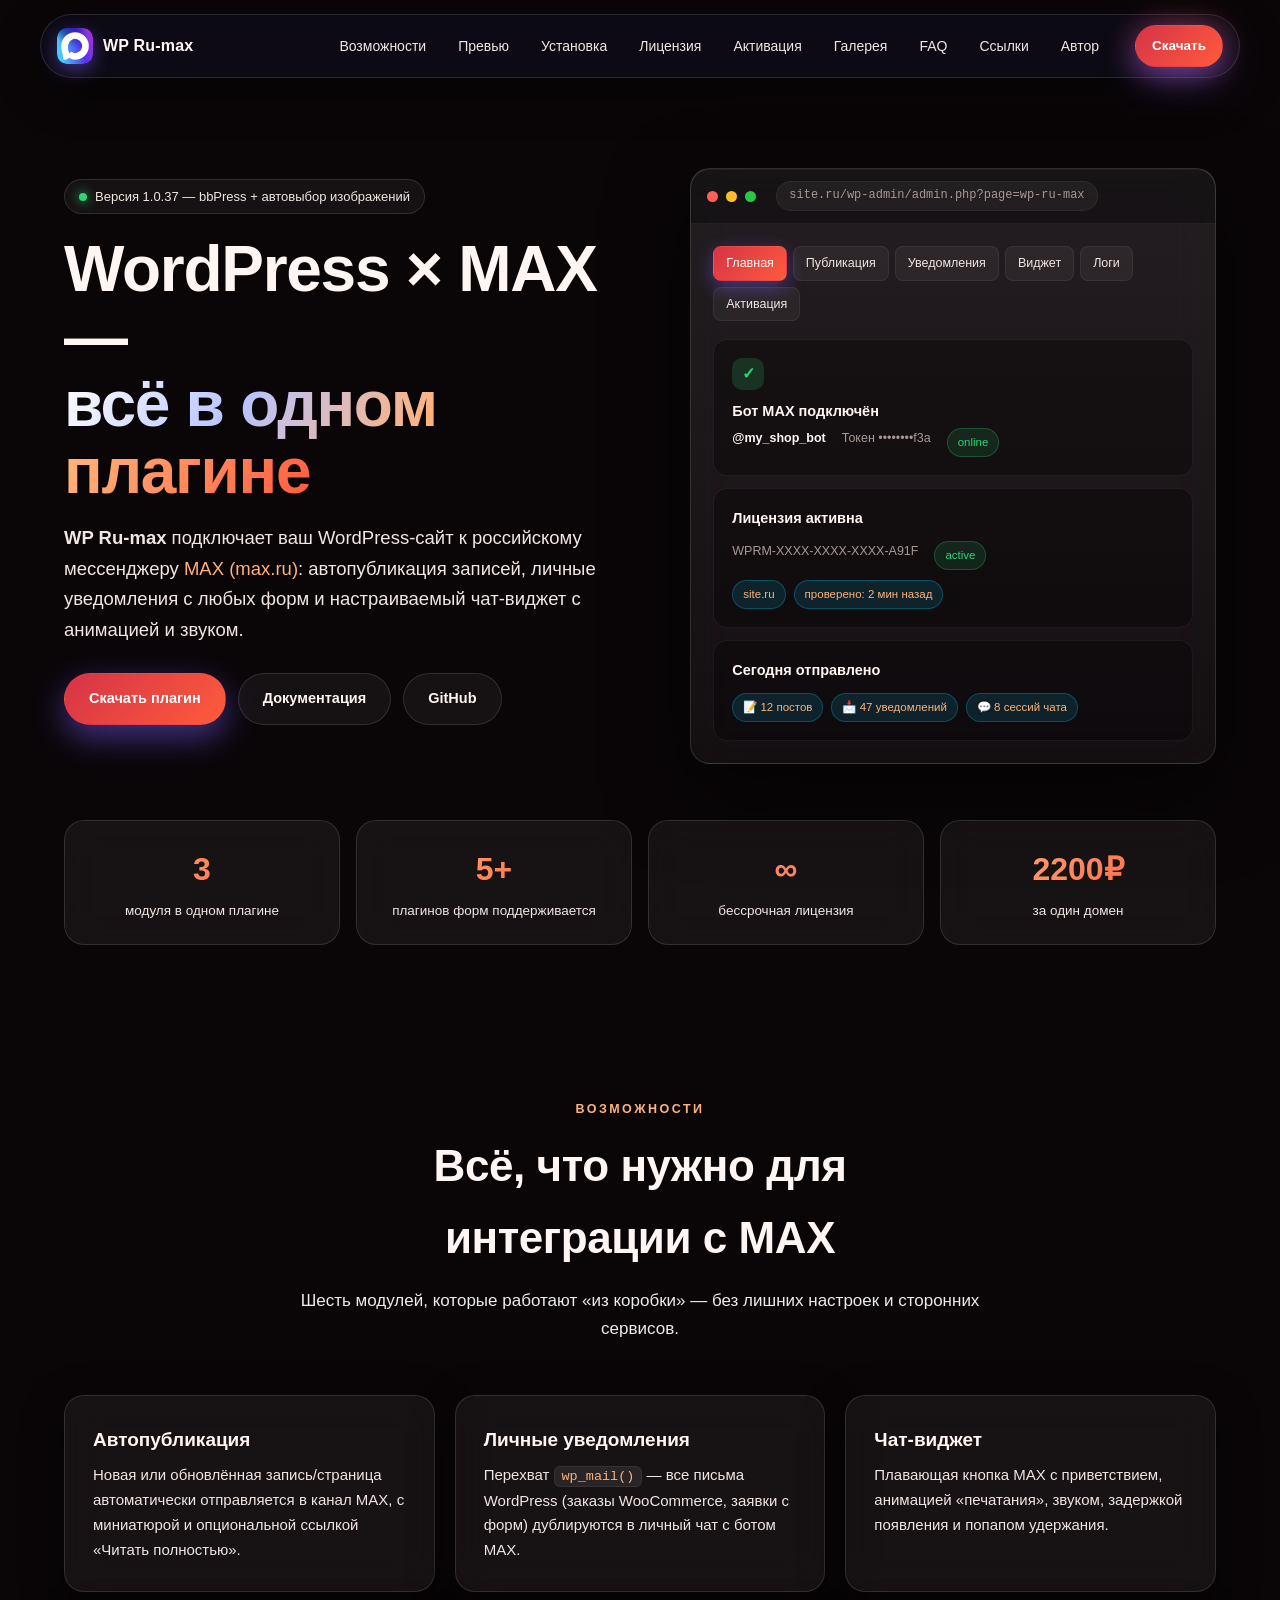
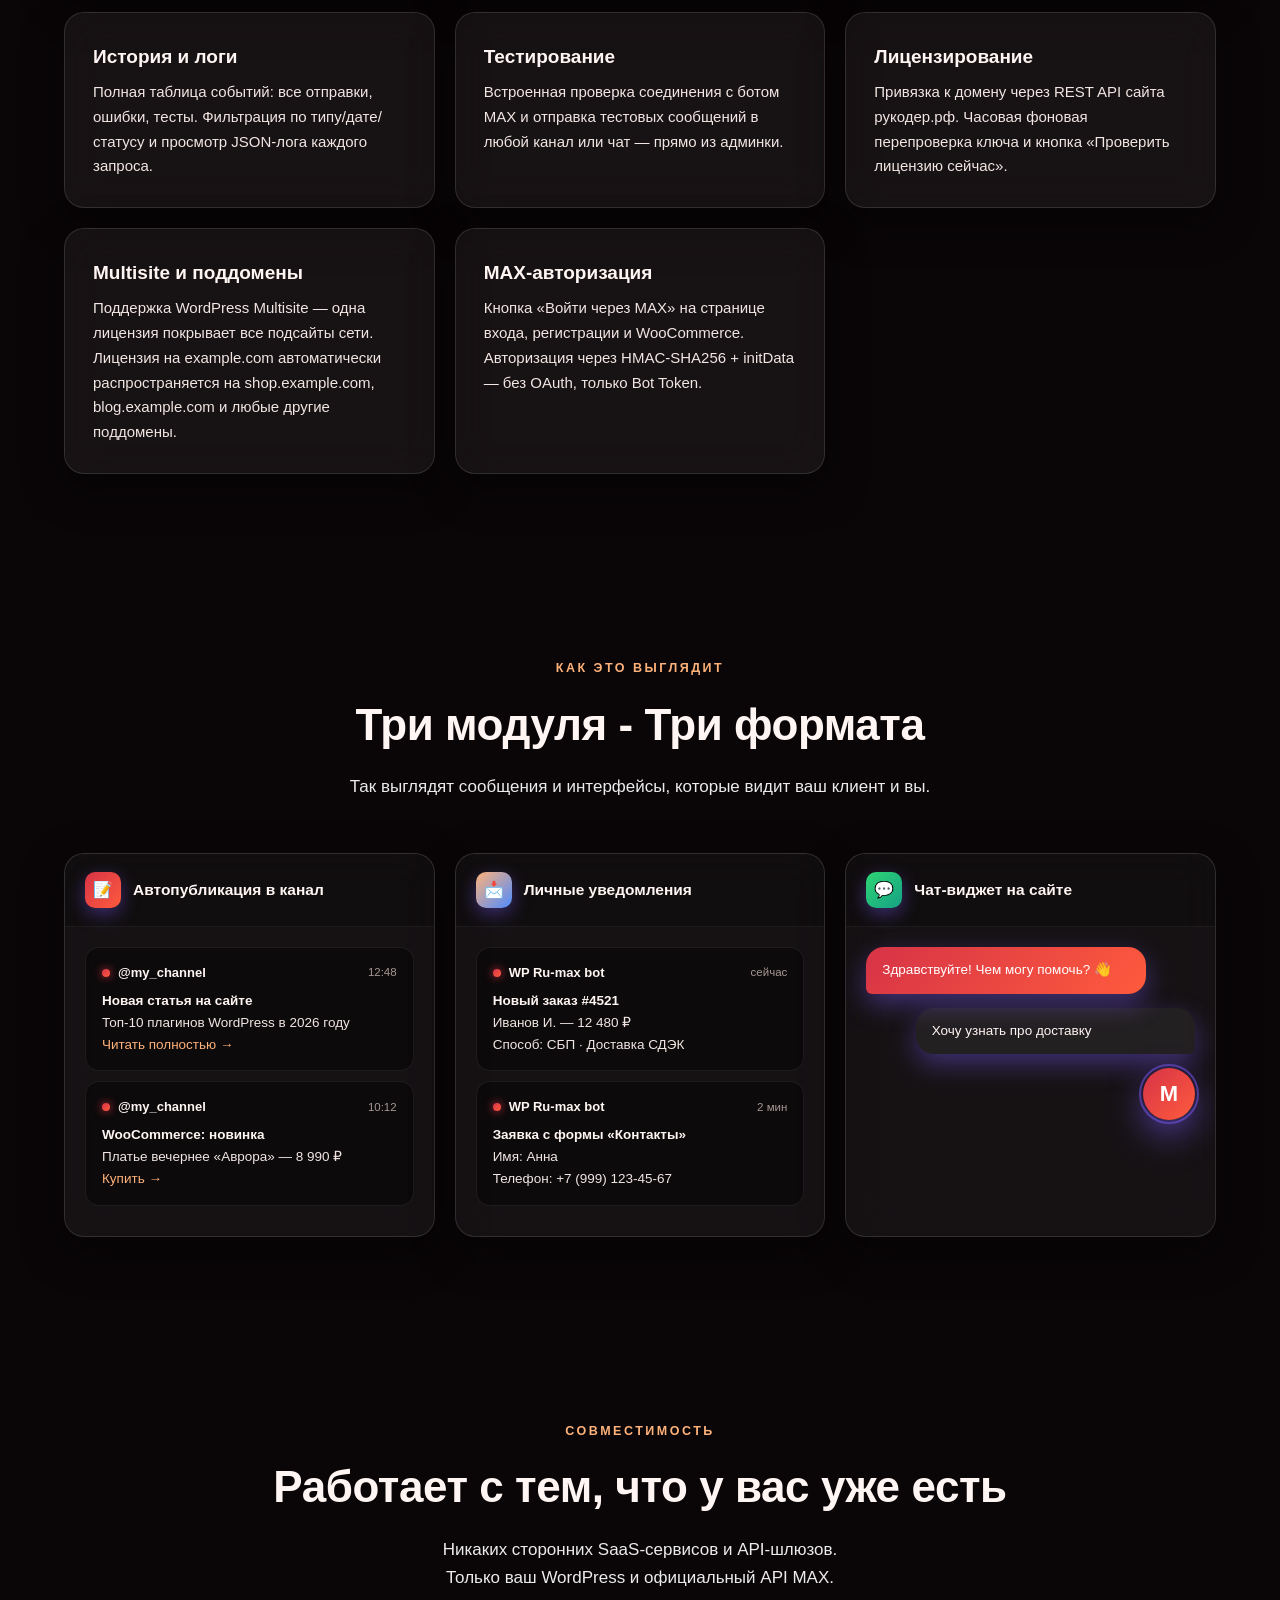
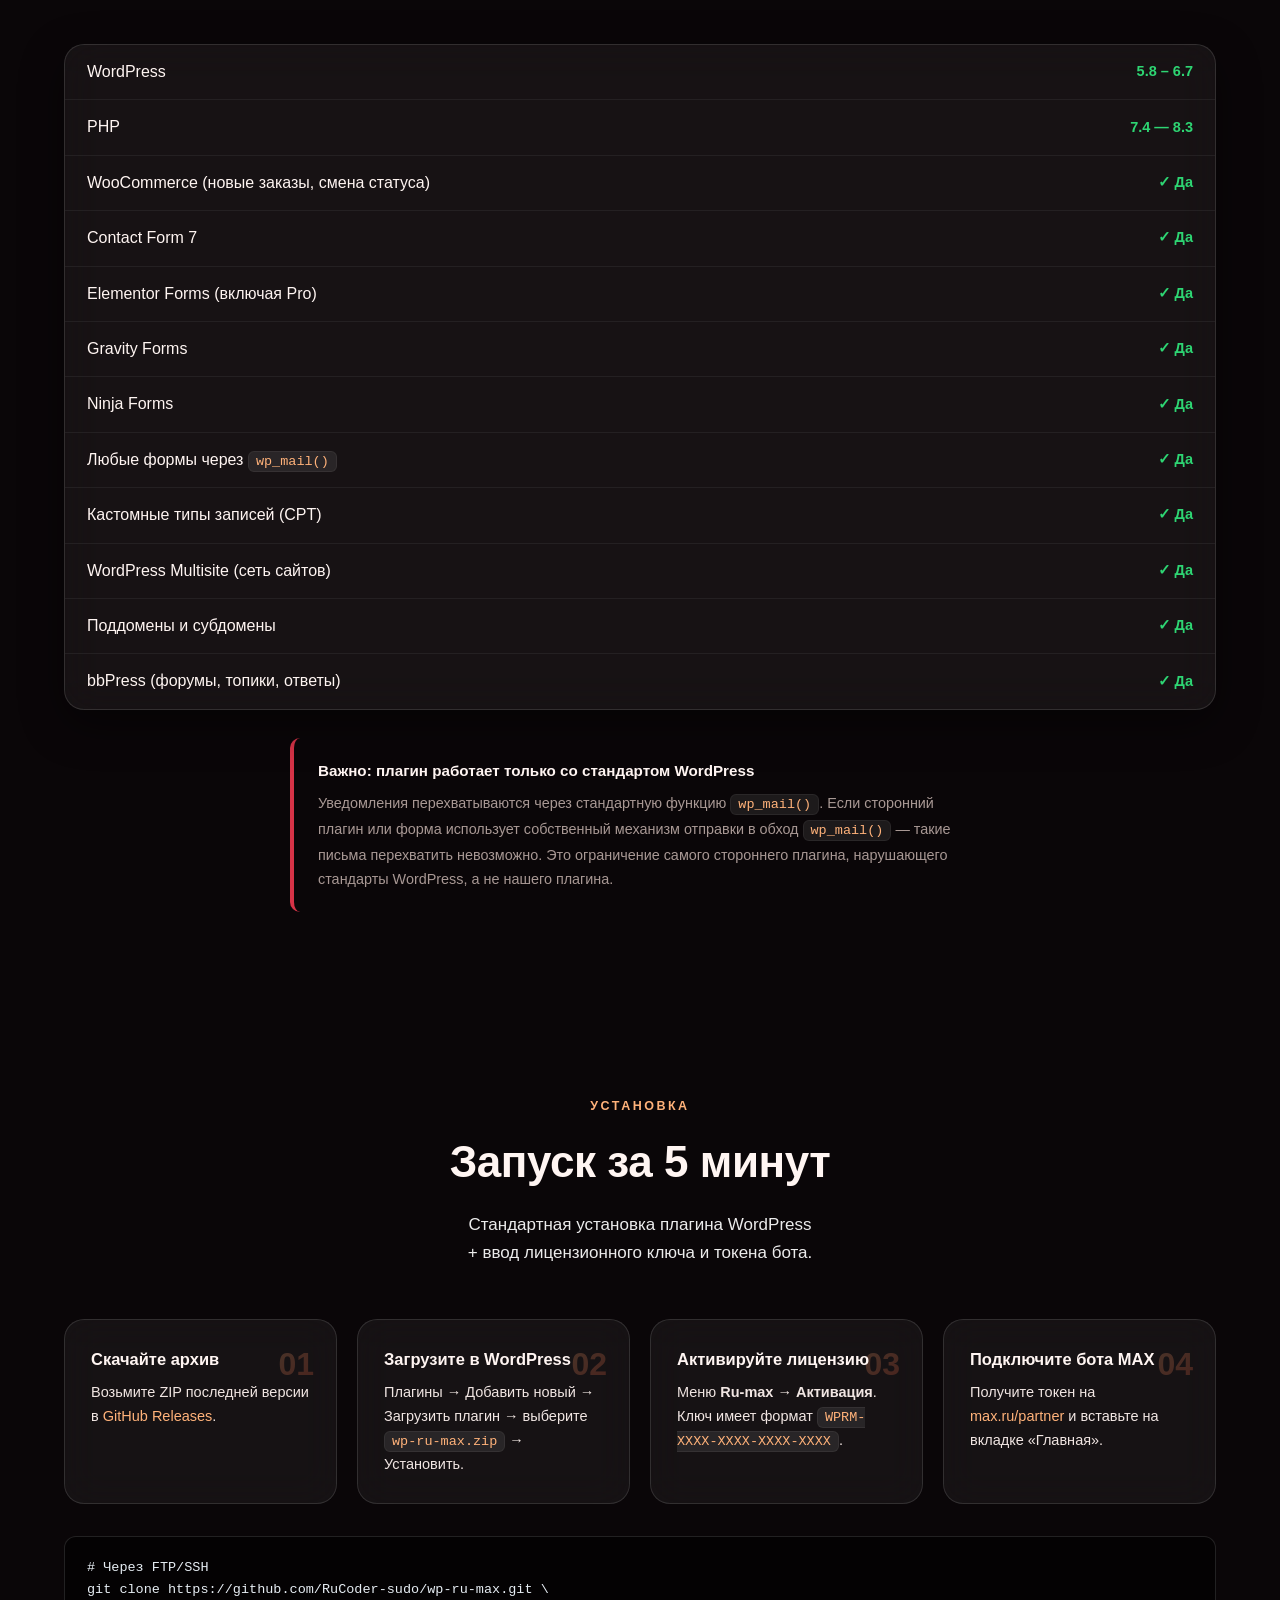
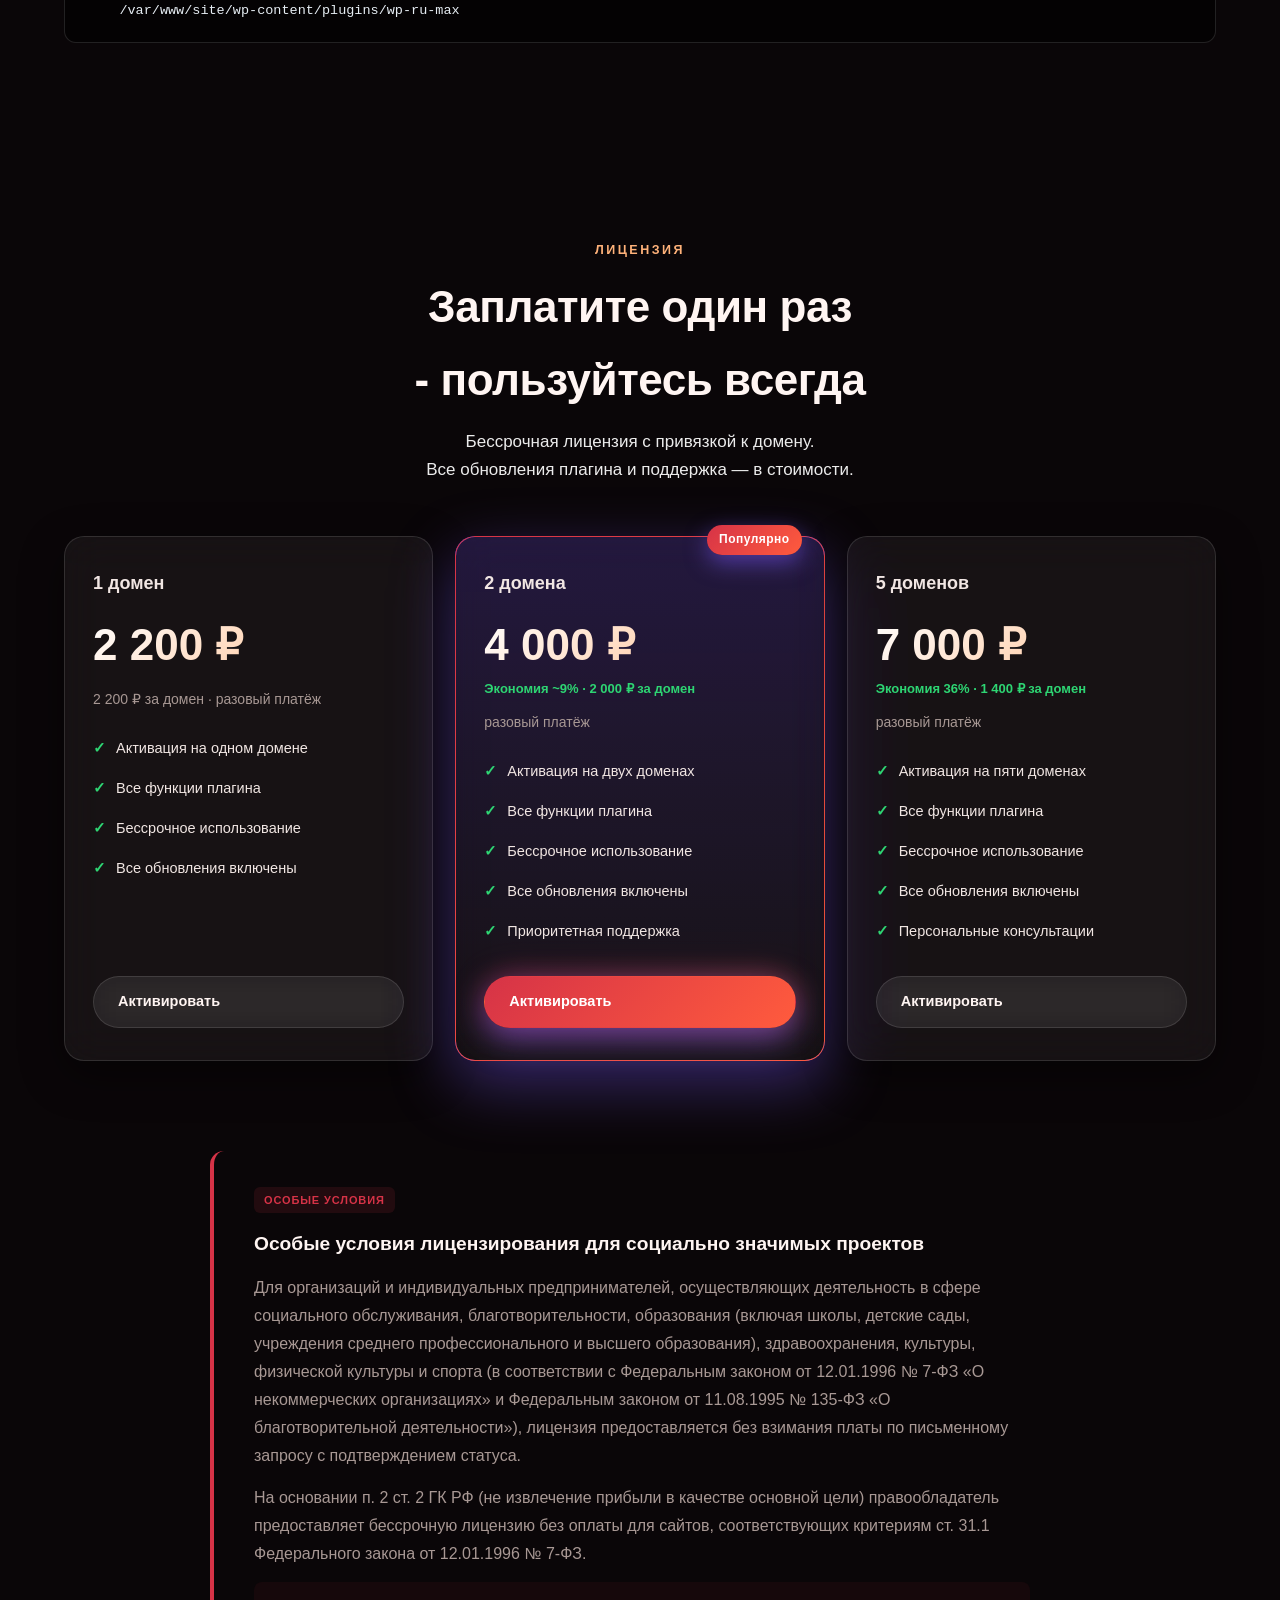
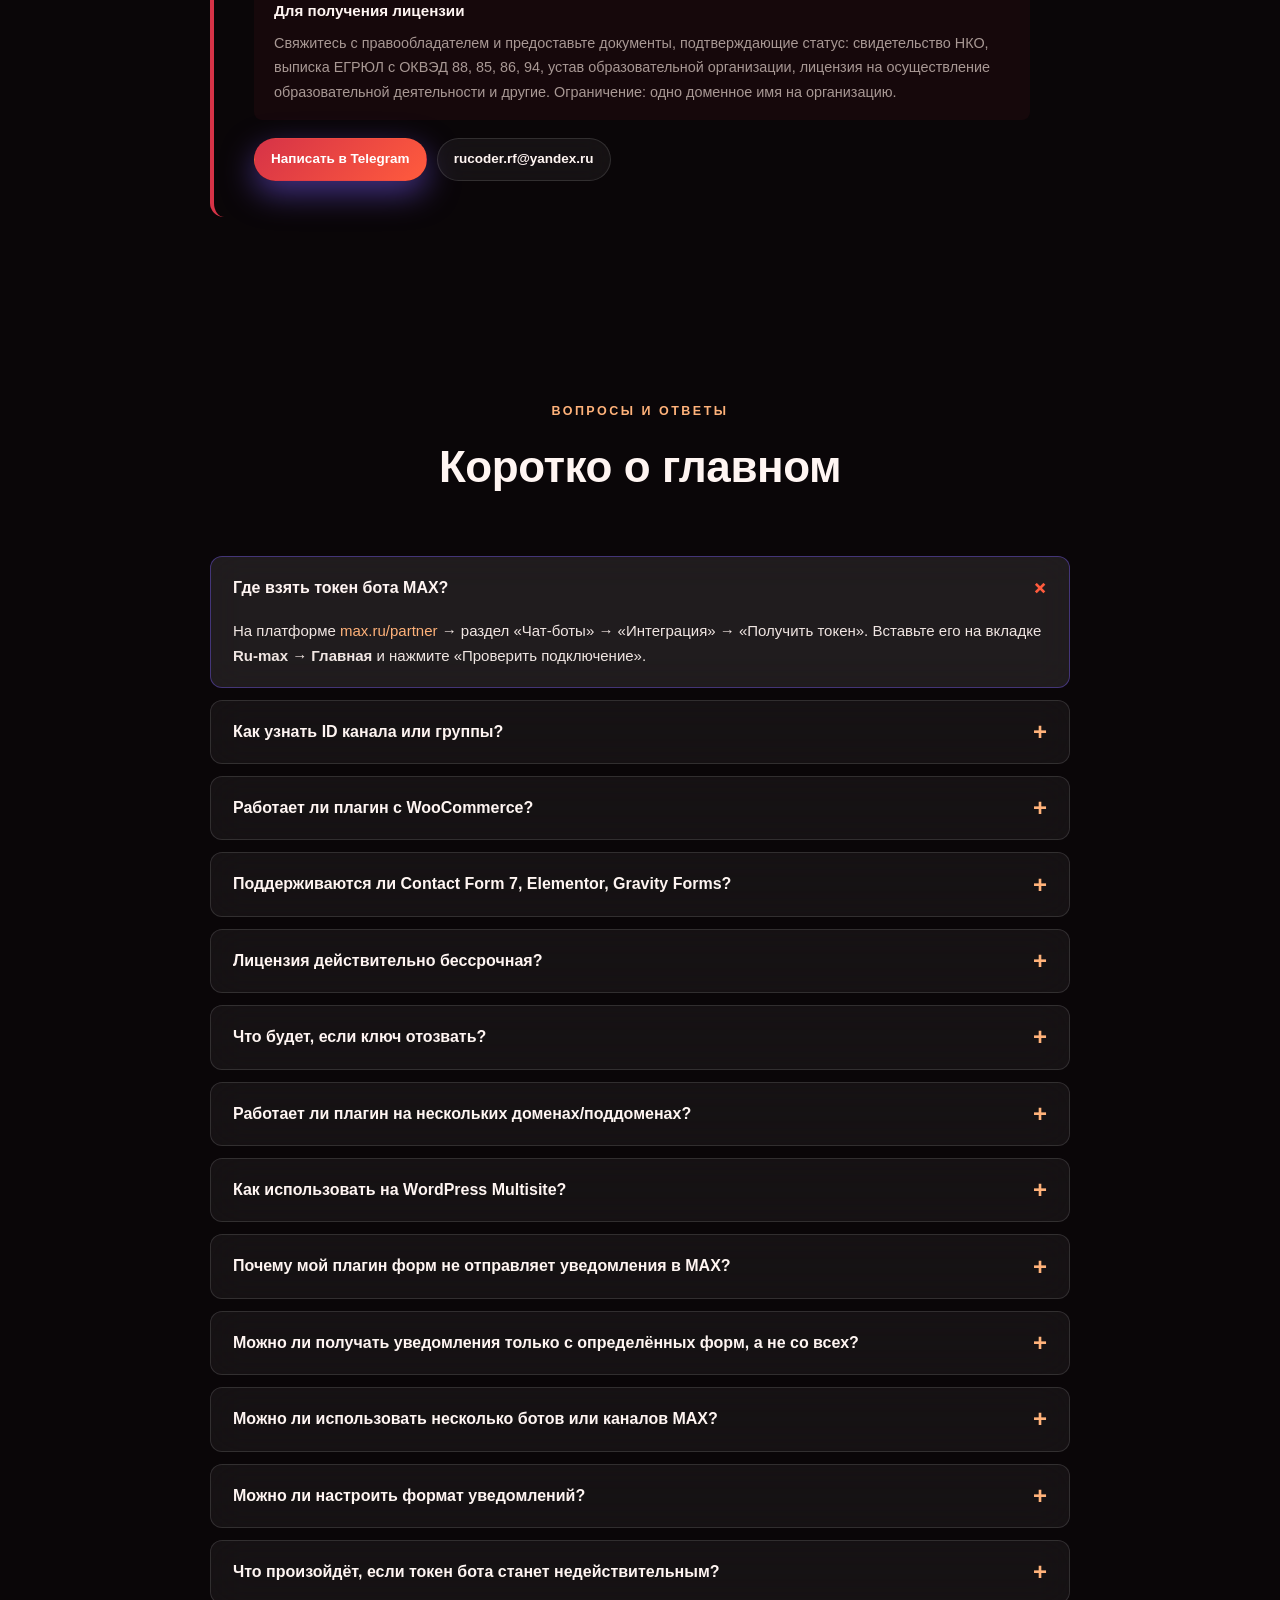
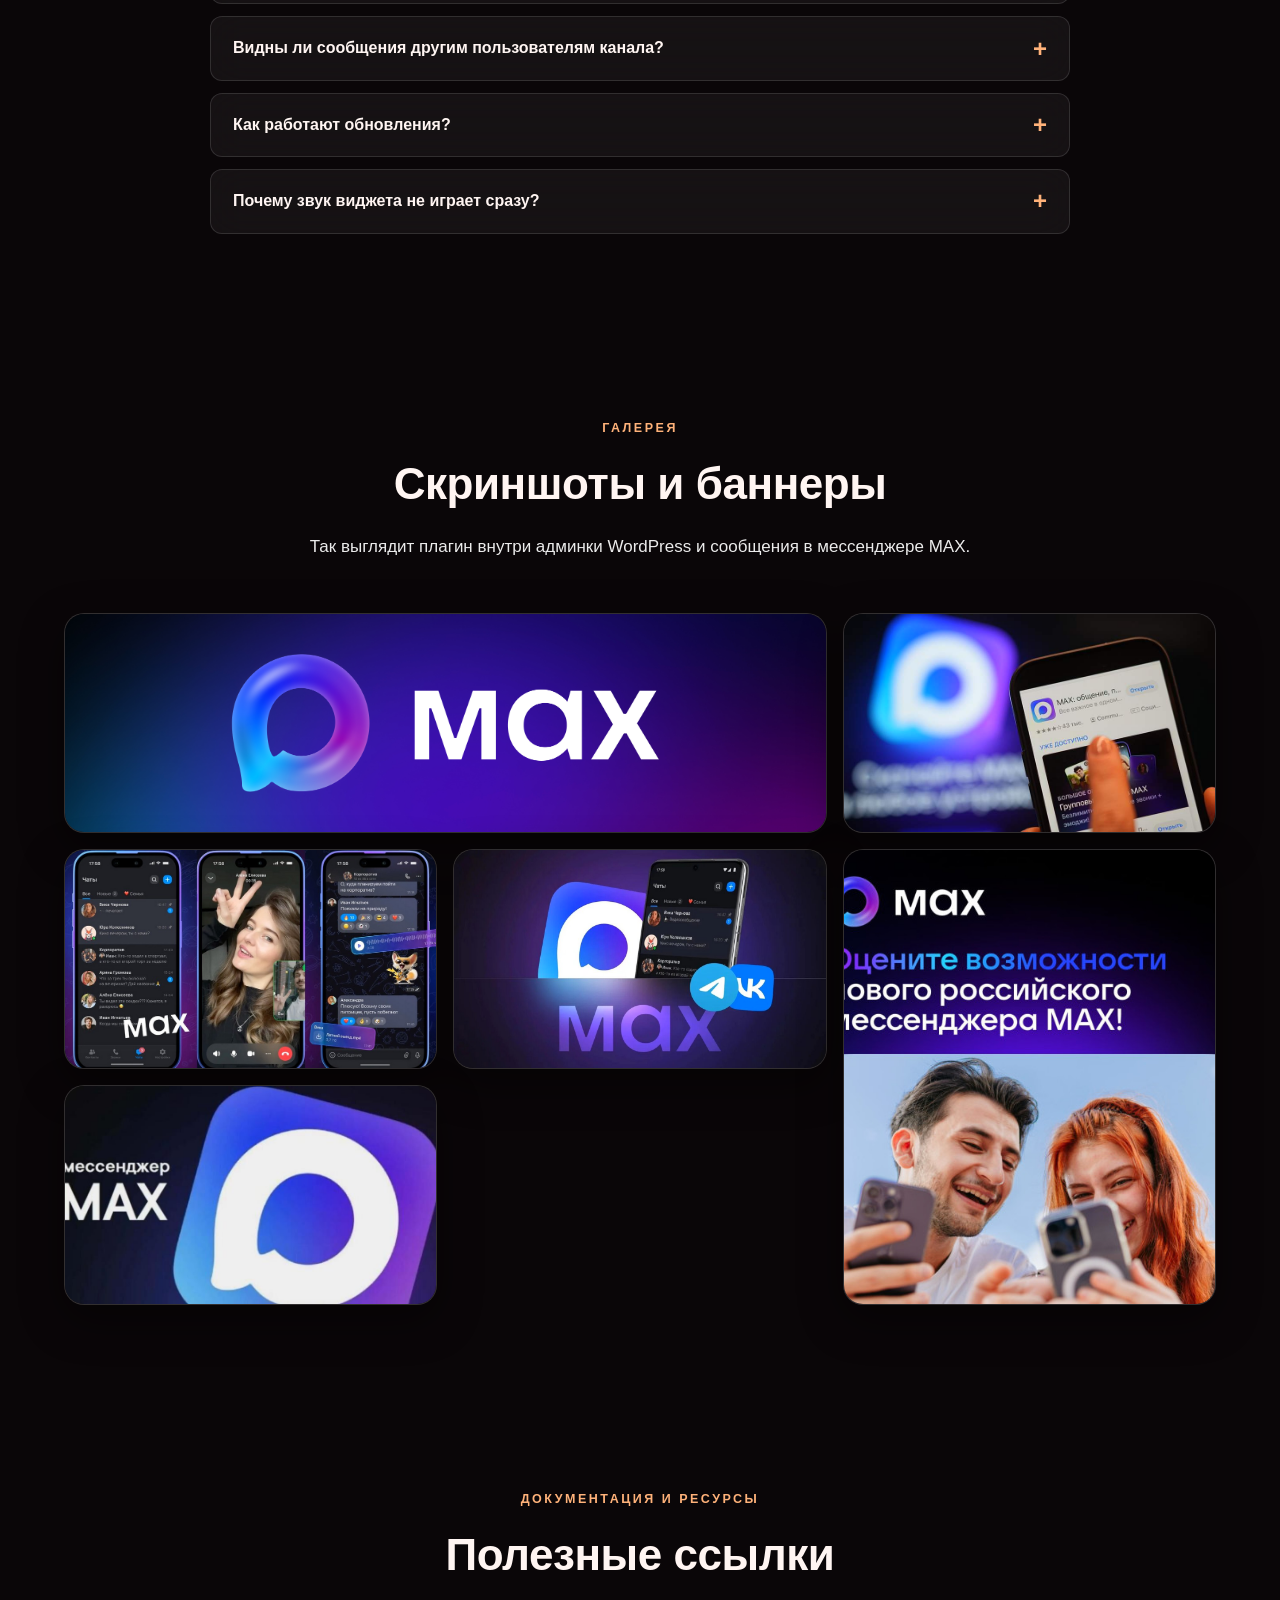
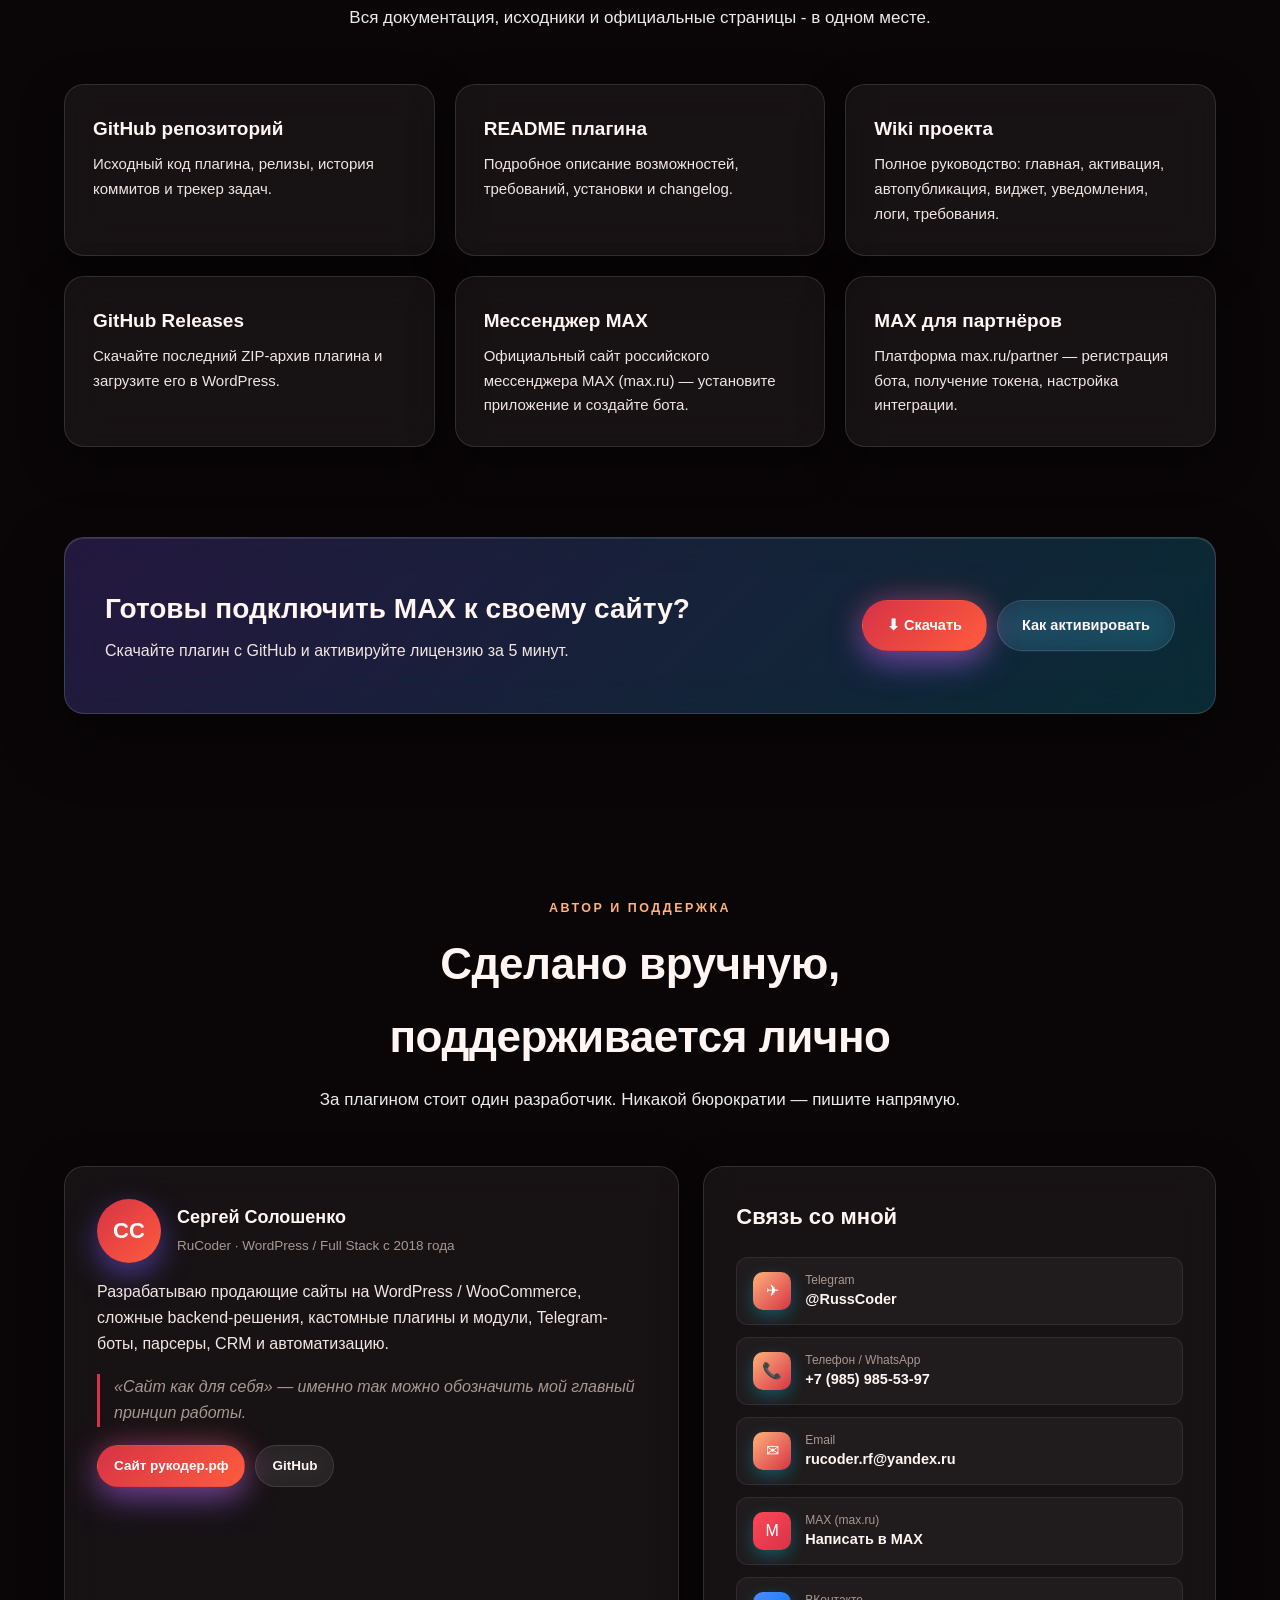
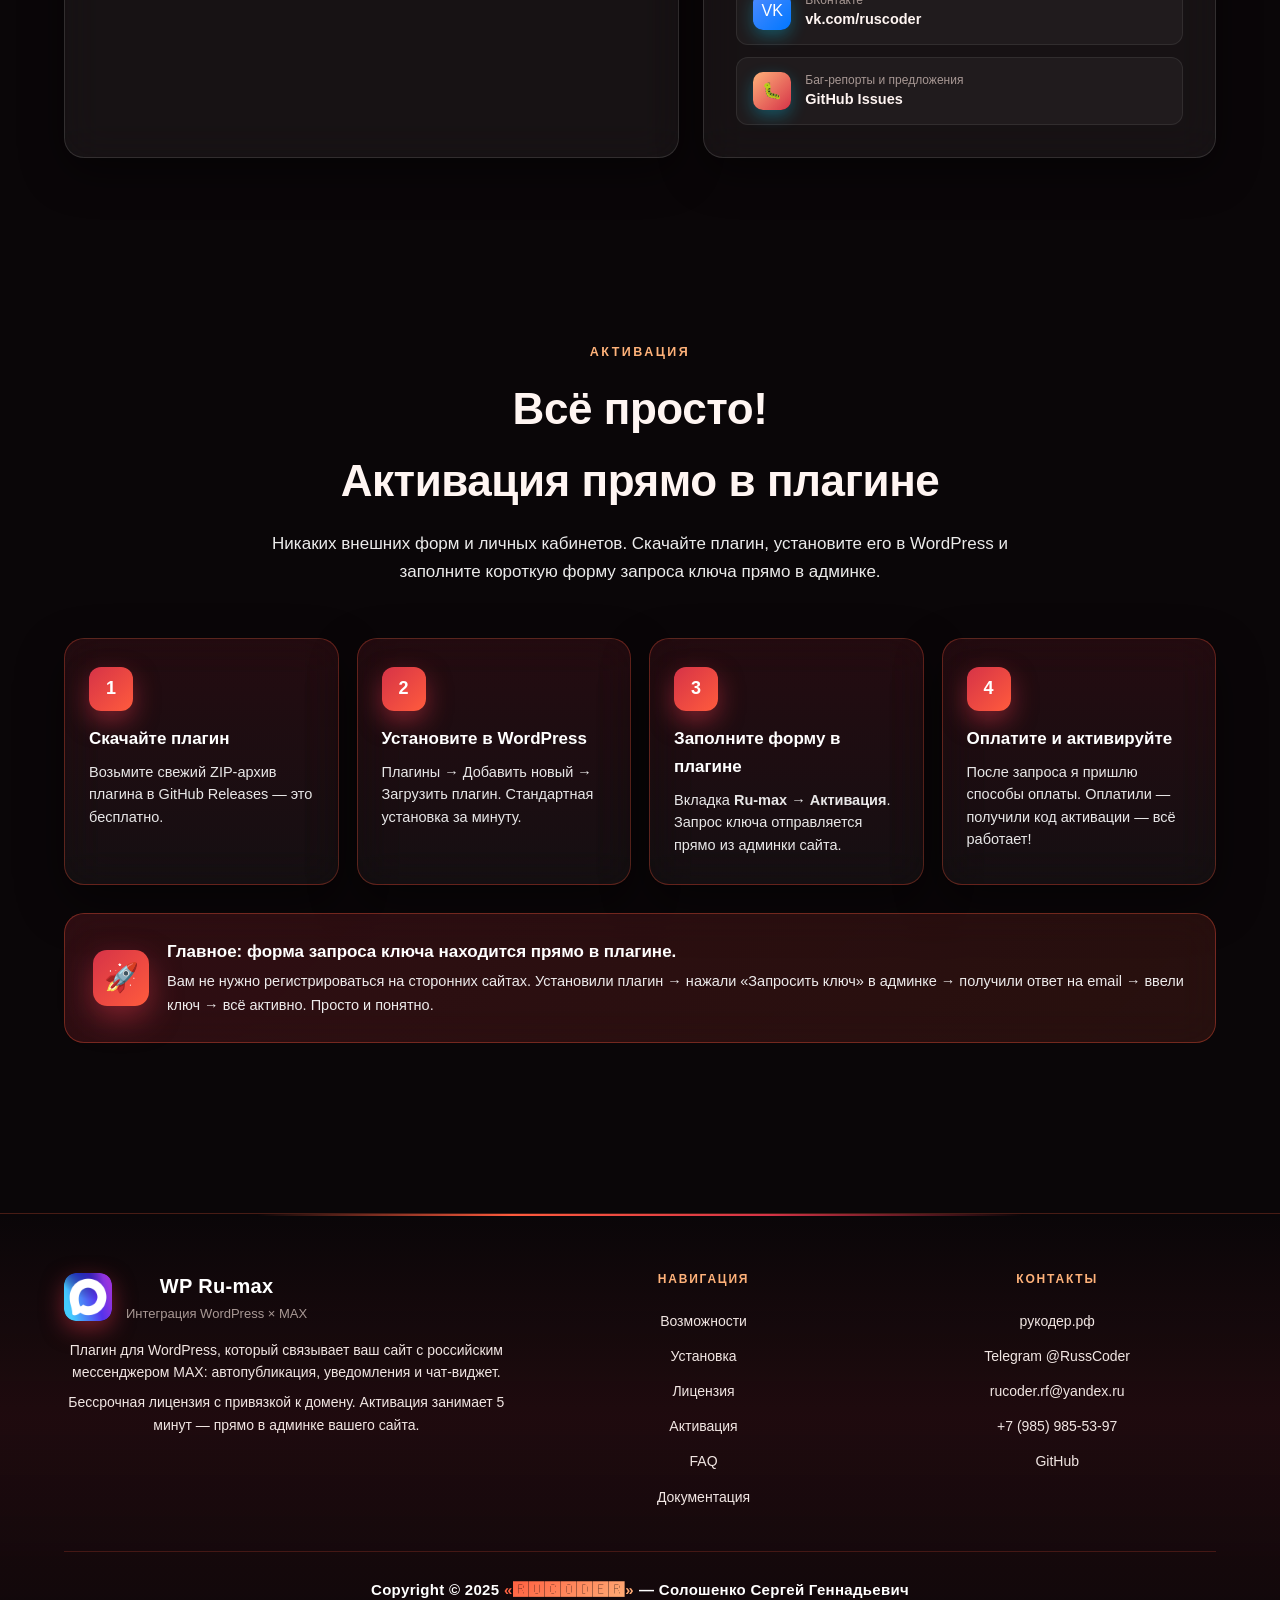
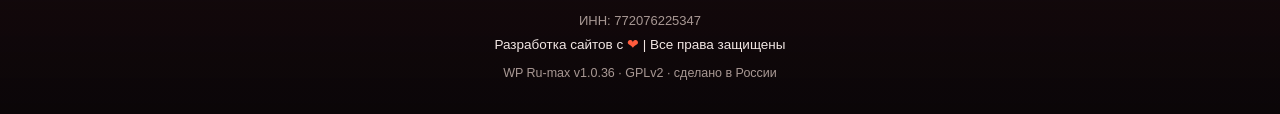
==== commit 2eda9b48: "Update index.html" ====
--- a/index.html
+++ b/index.html
@@ -47,7 +47,7 @@
             <div>
                 <div class="eyebrow">
                     <span class="dot"></span>
-                    <span>Версия 1.0.36 — bbPress + автовыбор изображений</span>
+                    <span>Версия 1.0.37 — bbPress + автовыбор изображений</span>
                 </div>
                 <h1>
                     WordPress &times; MAX —<br>
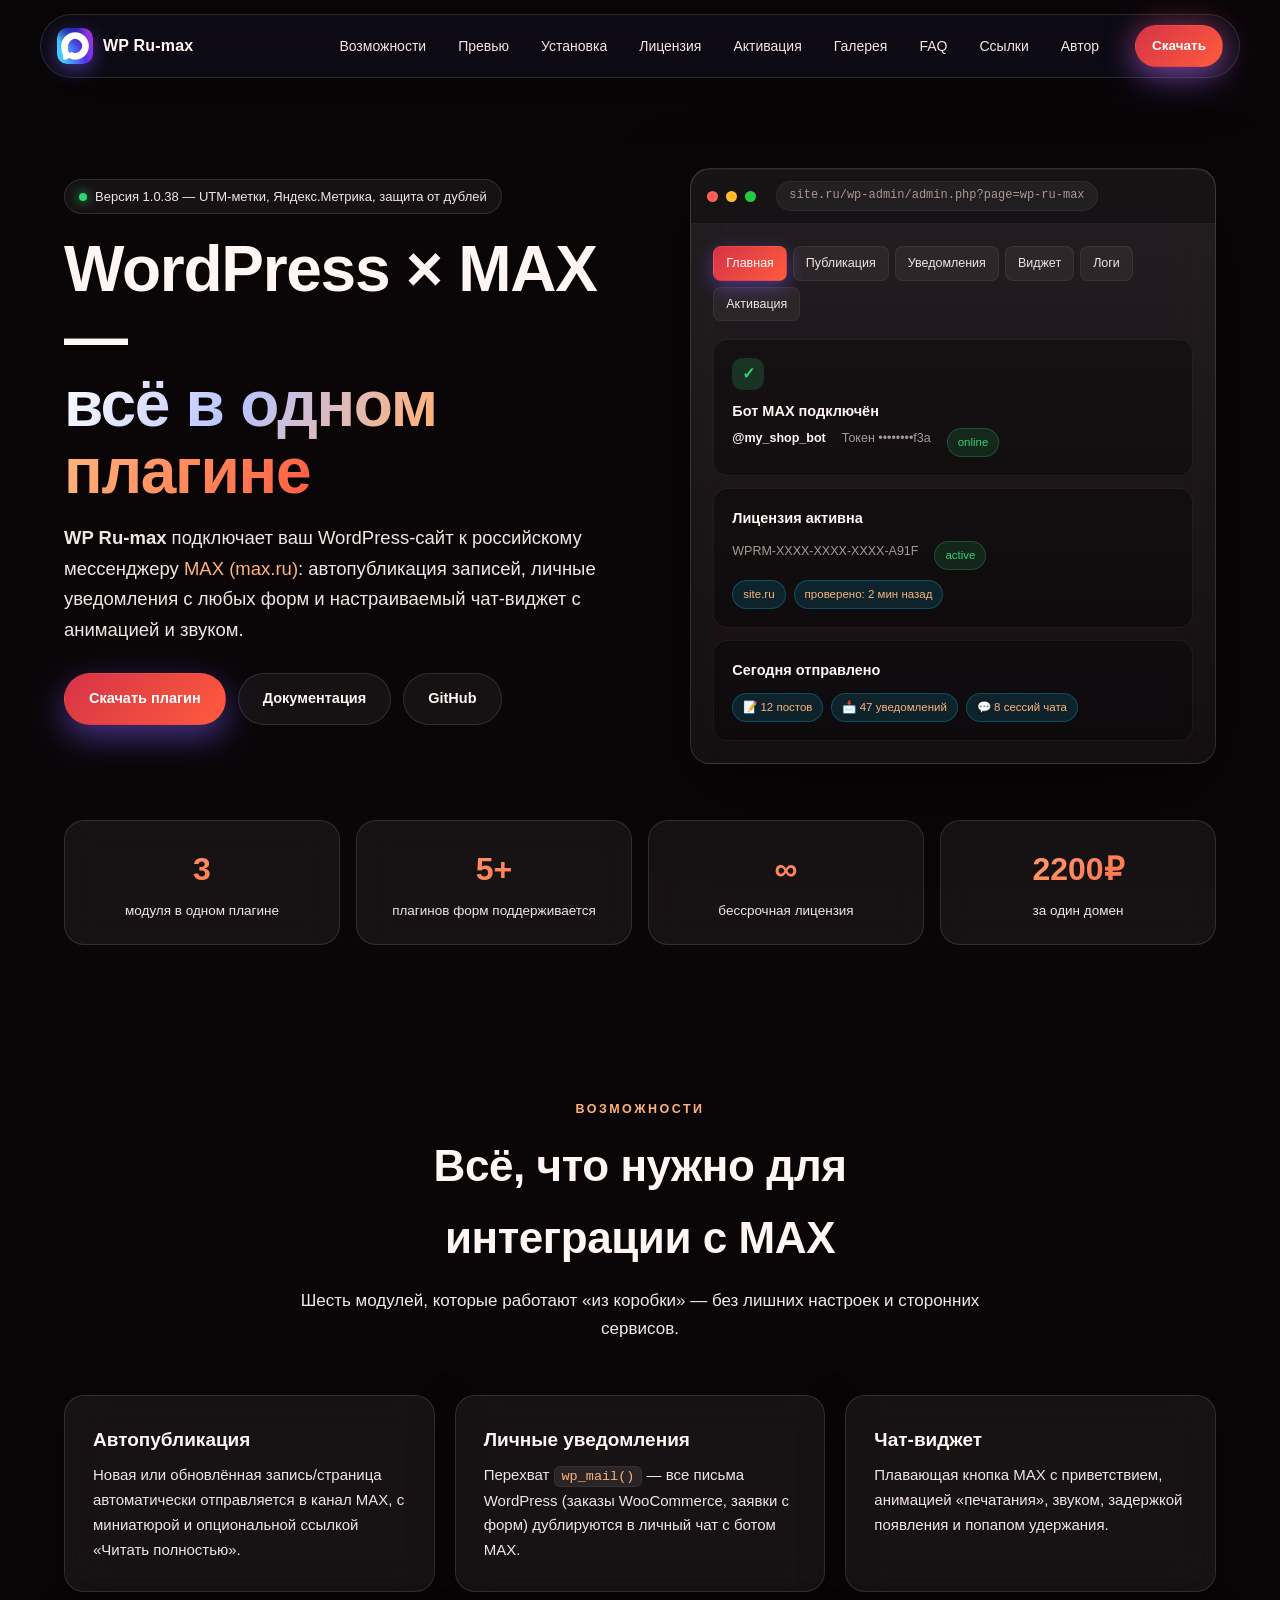
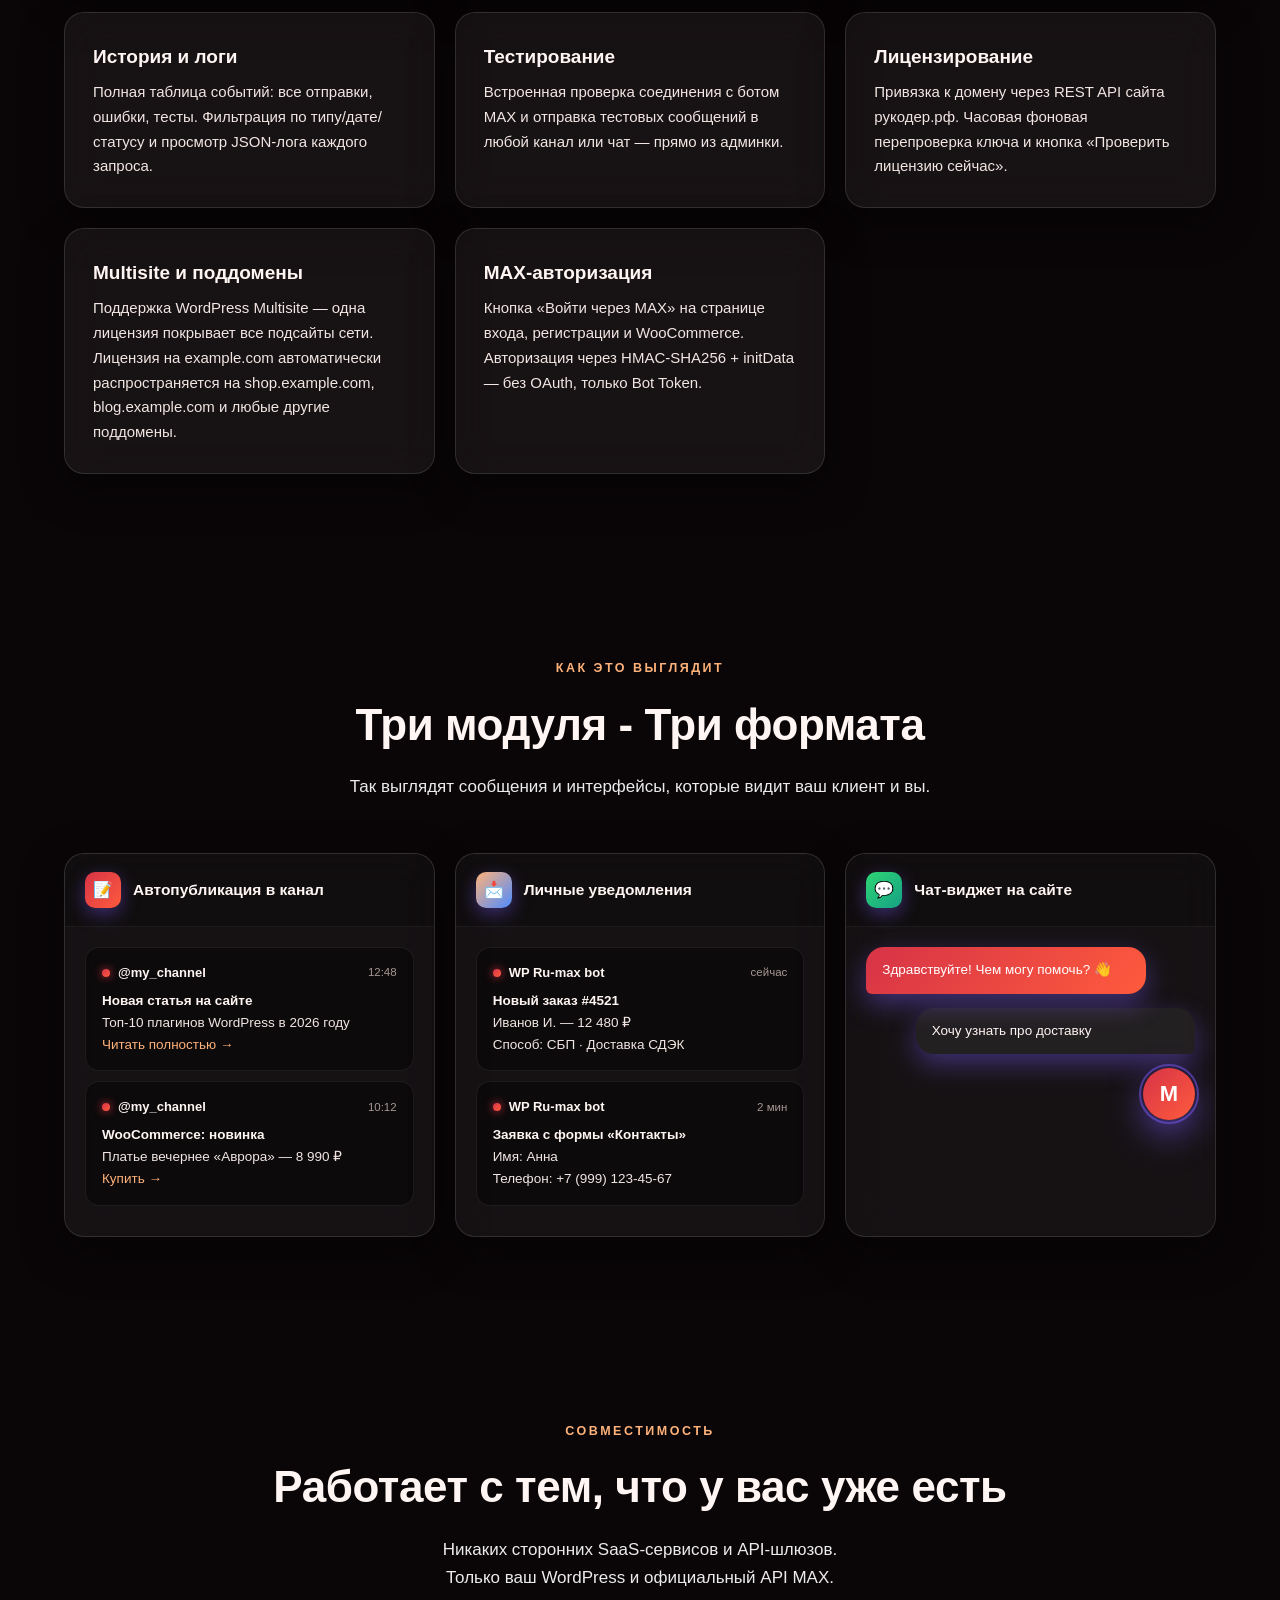
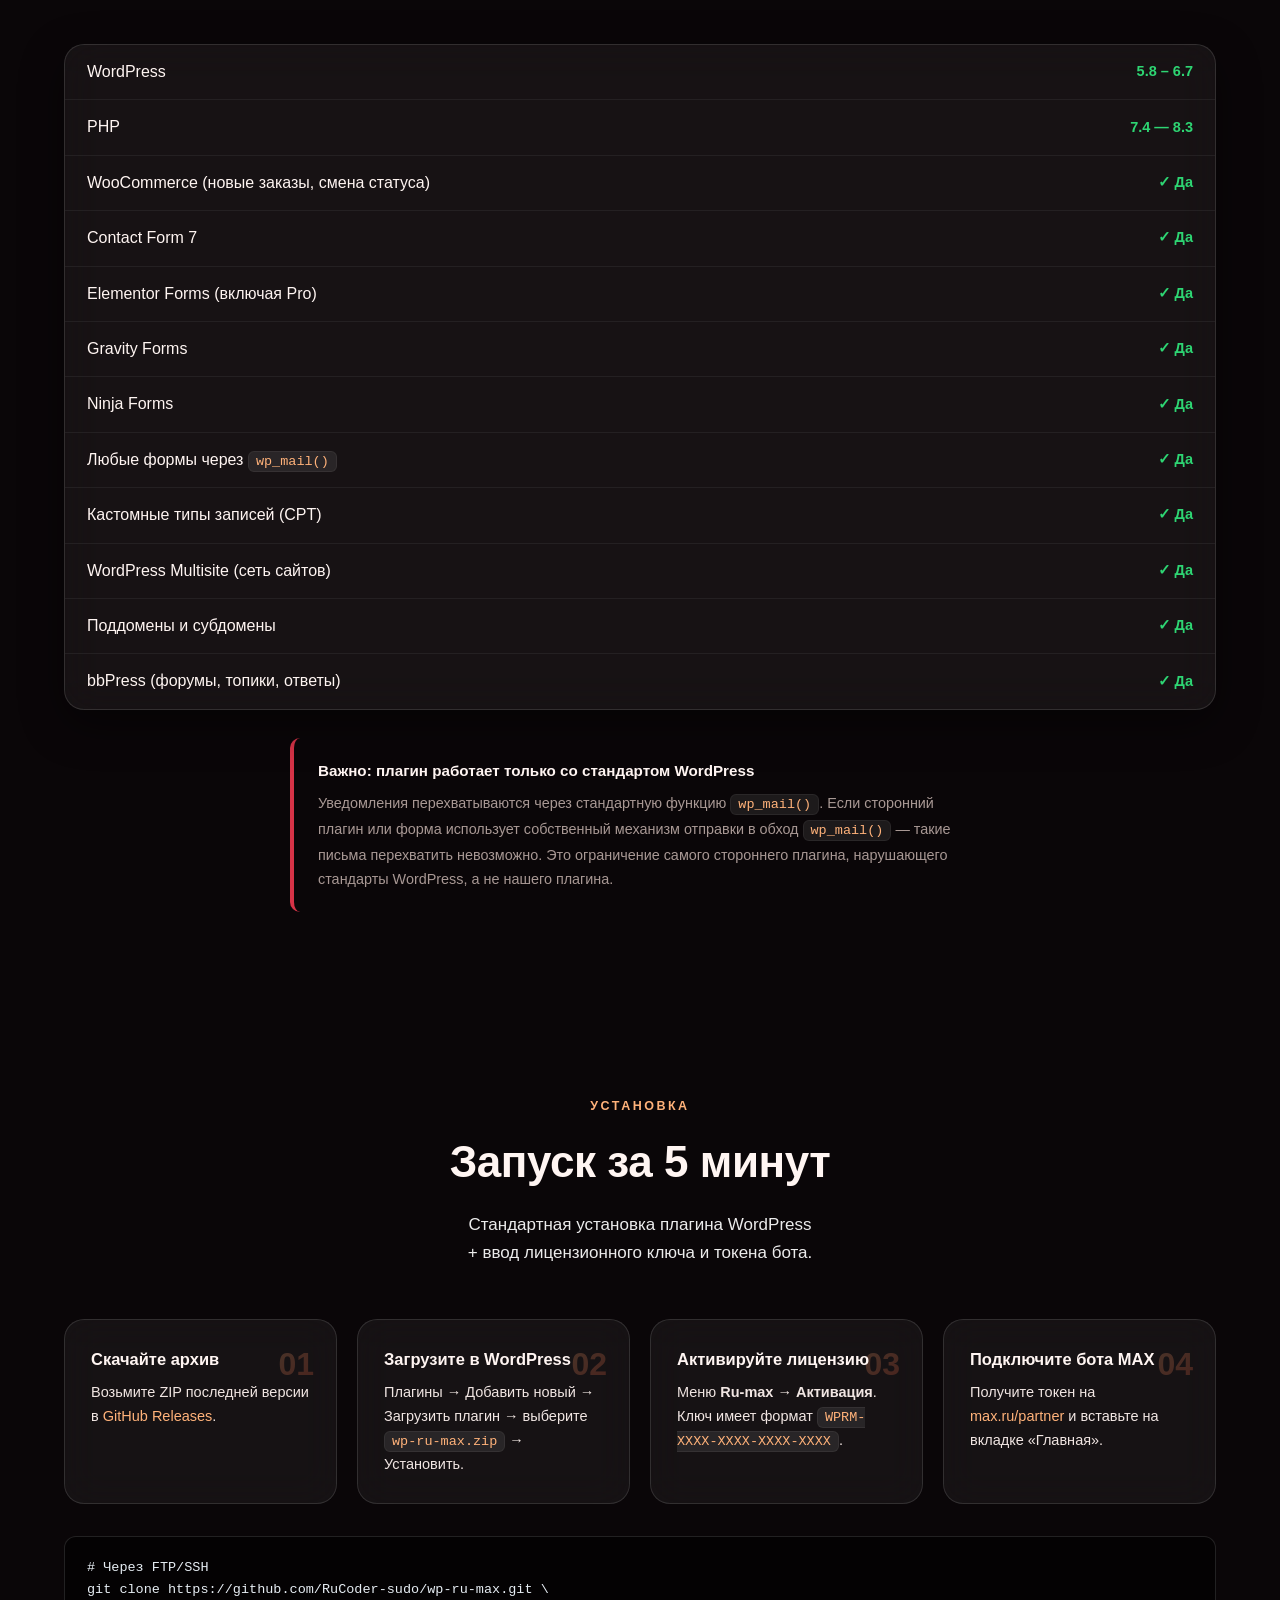
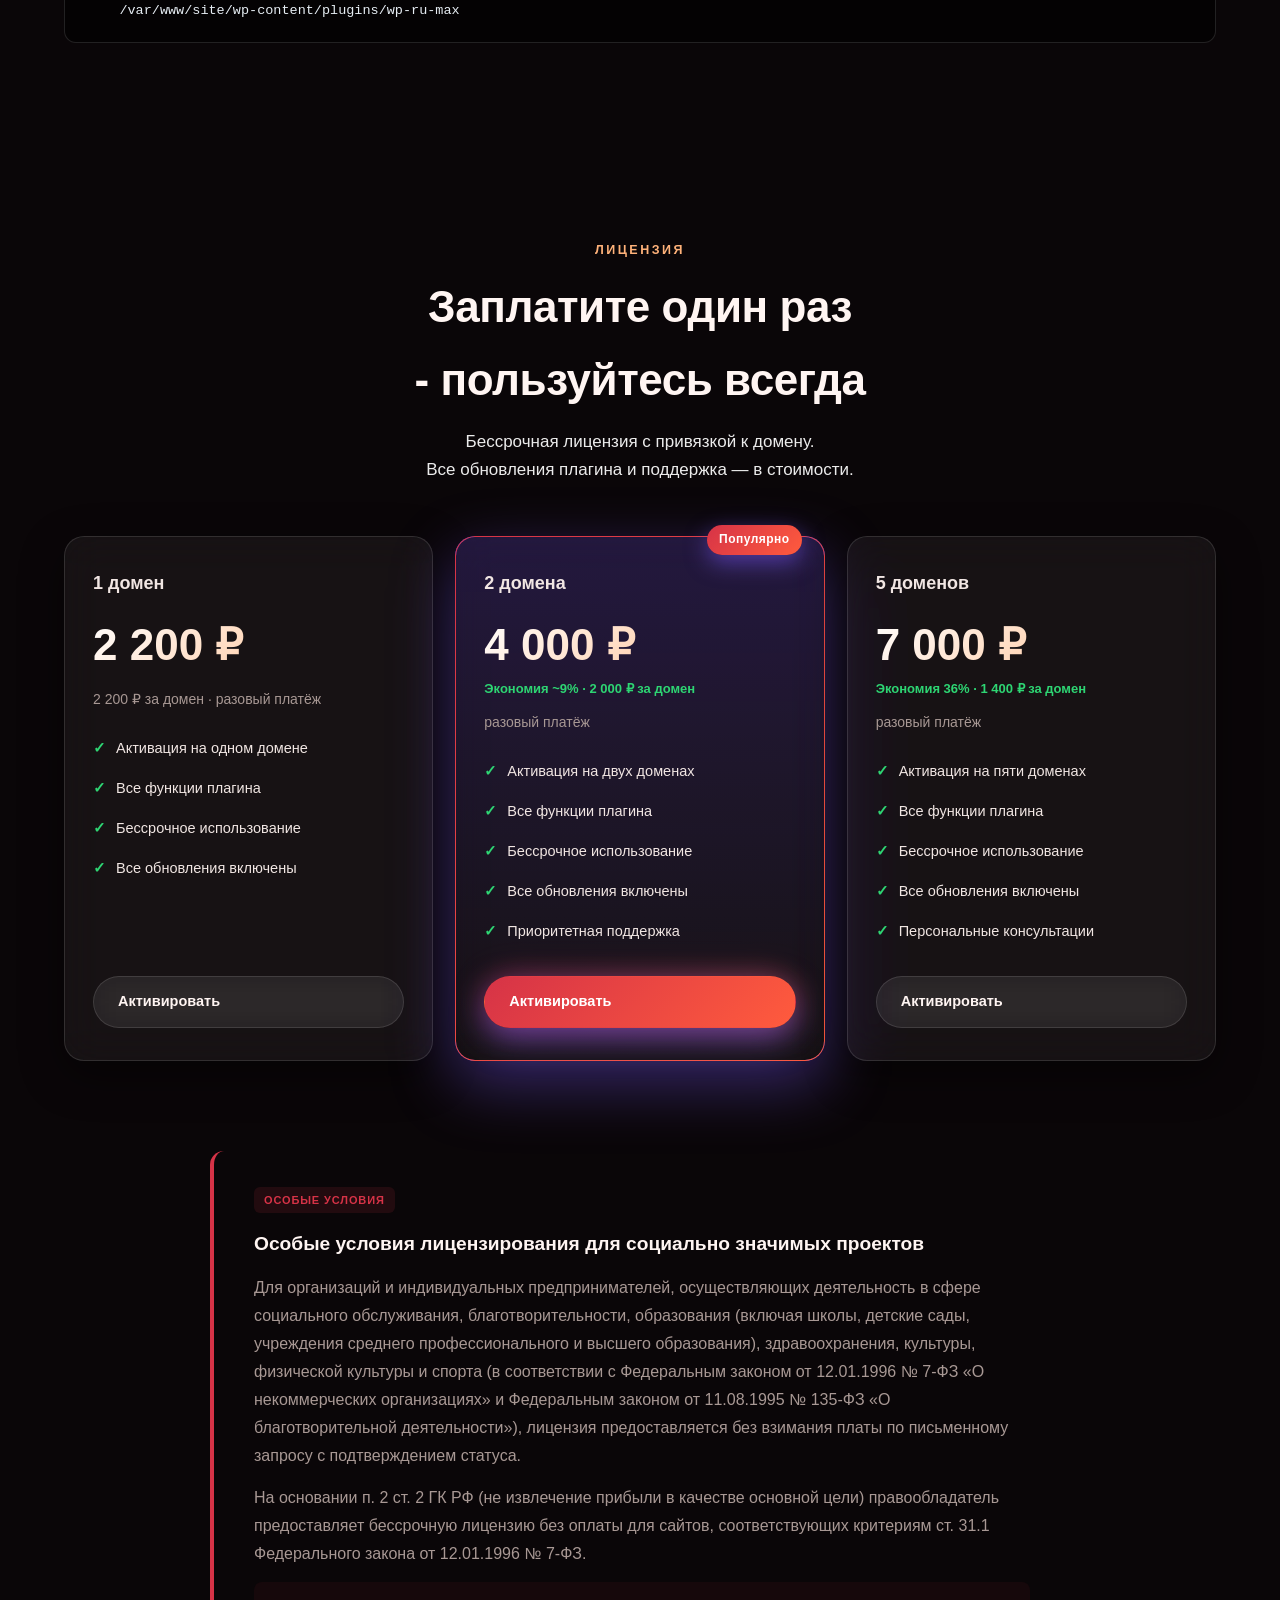
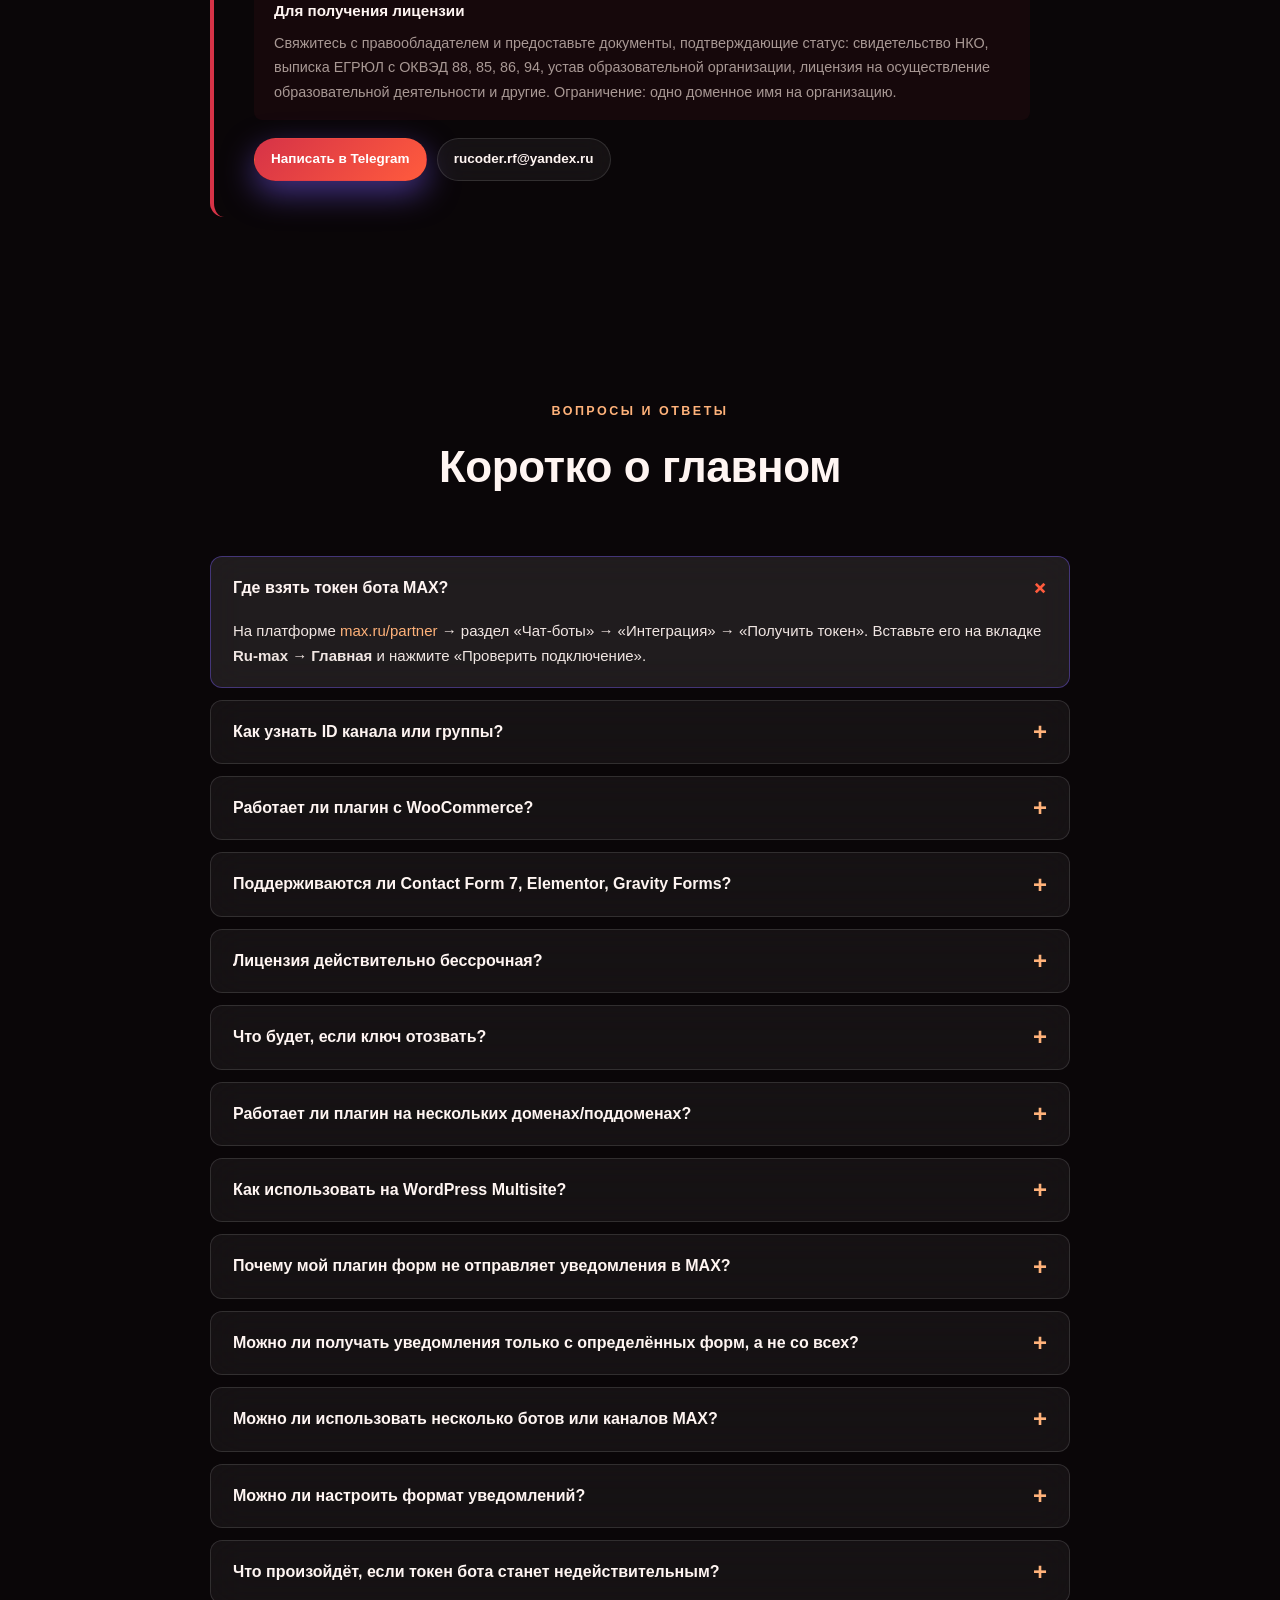
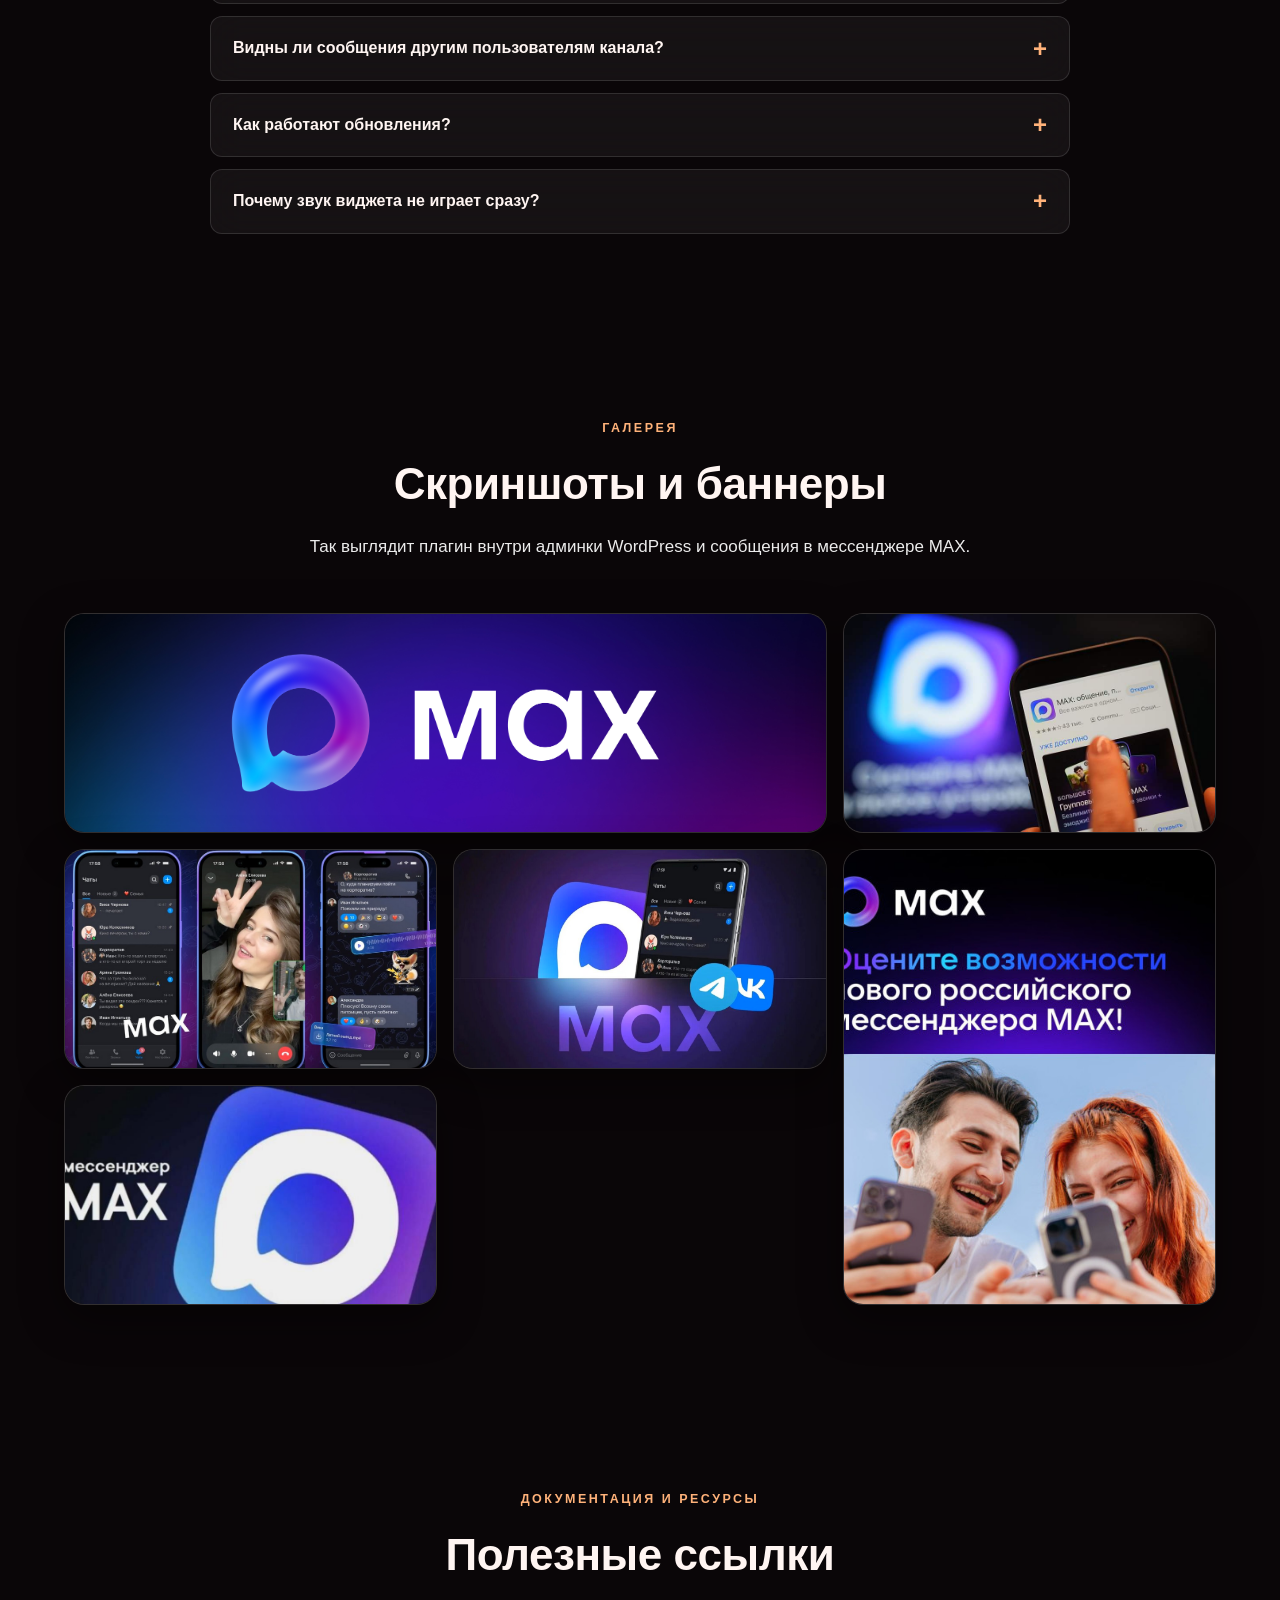
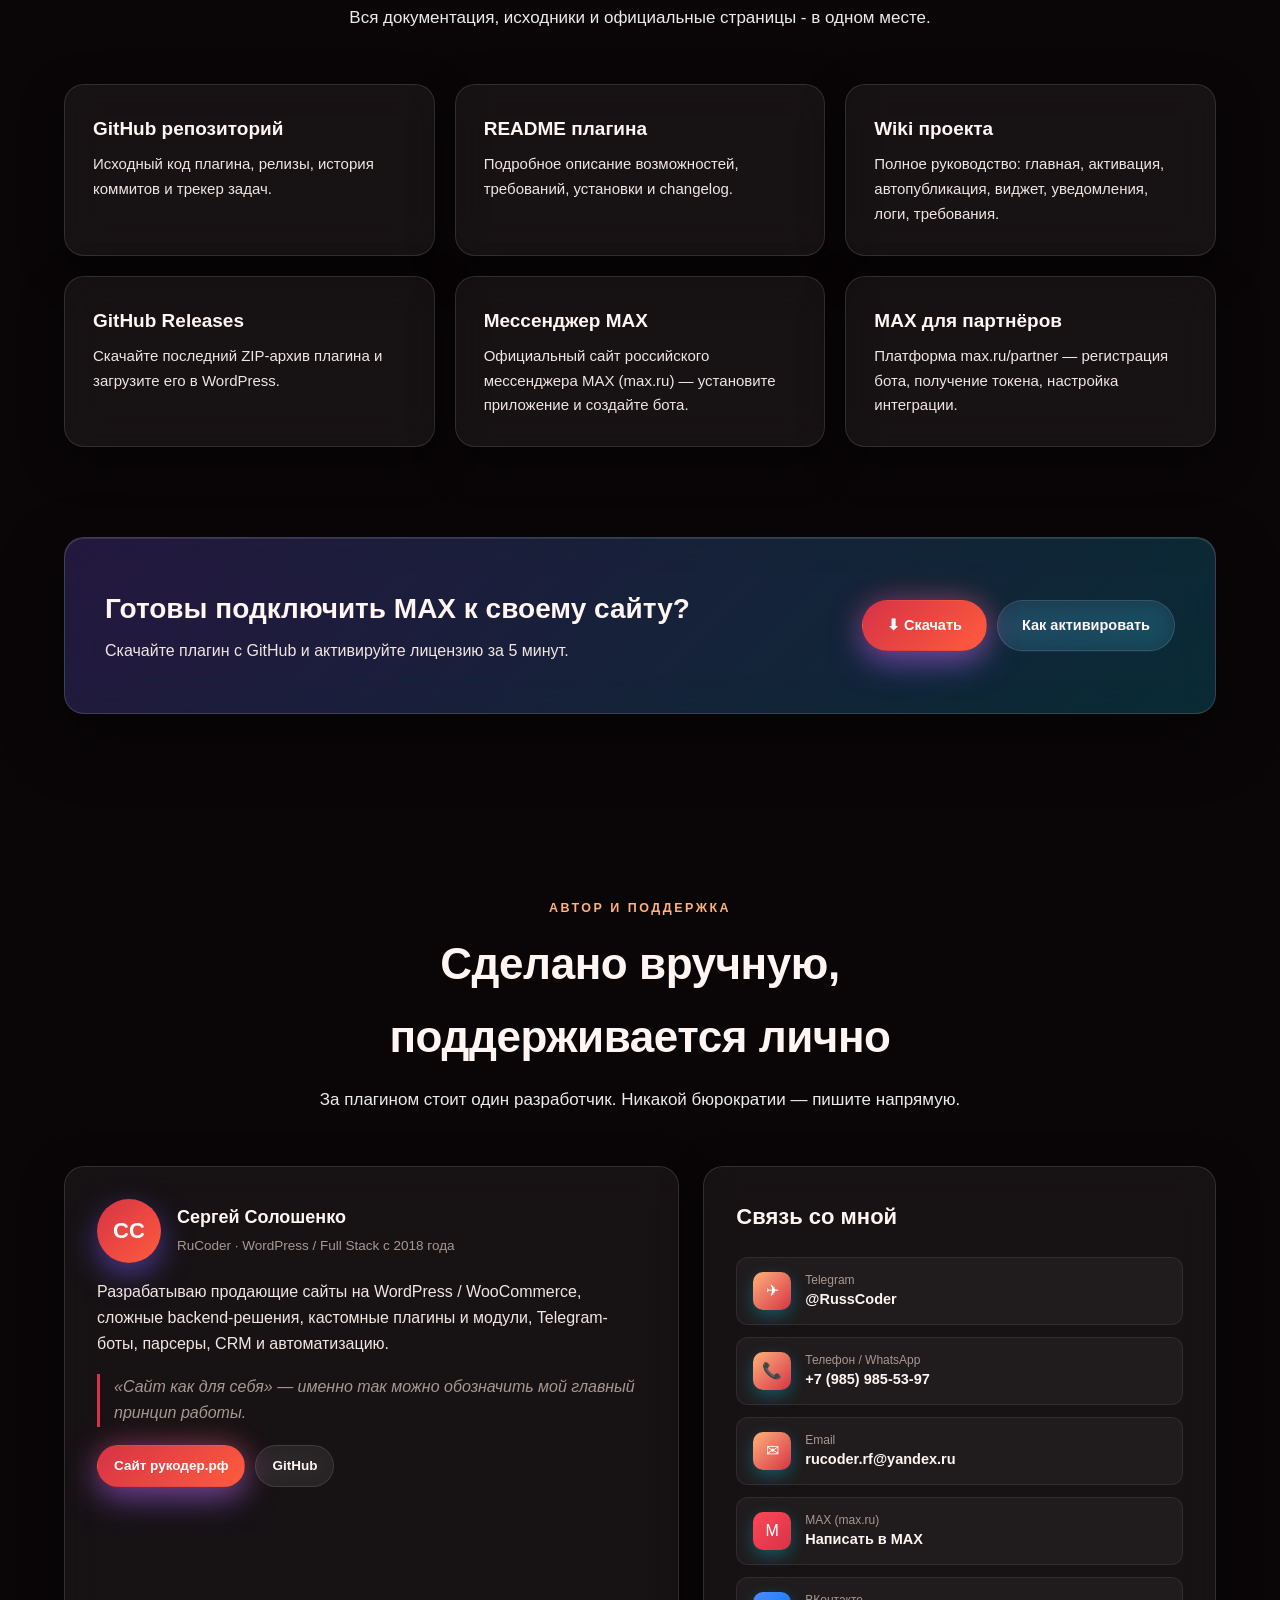
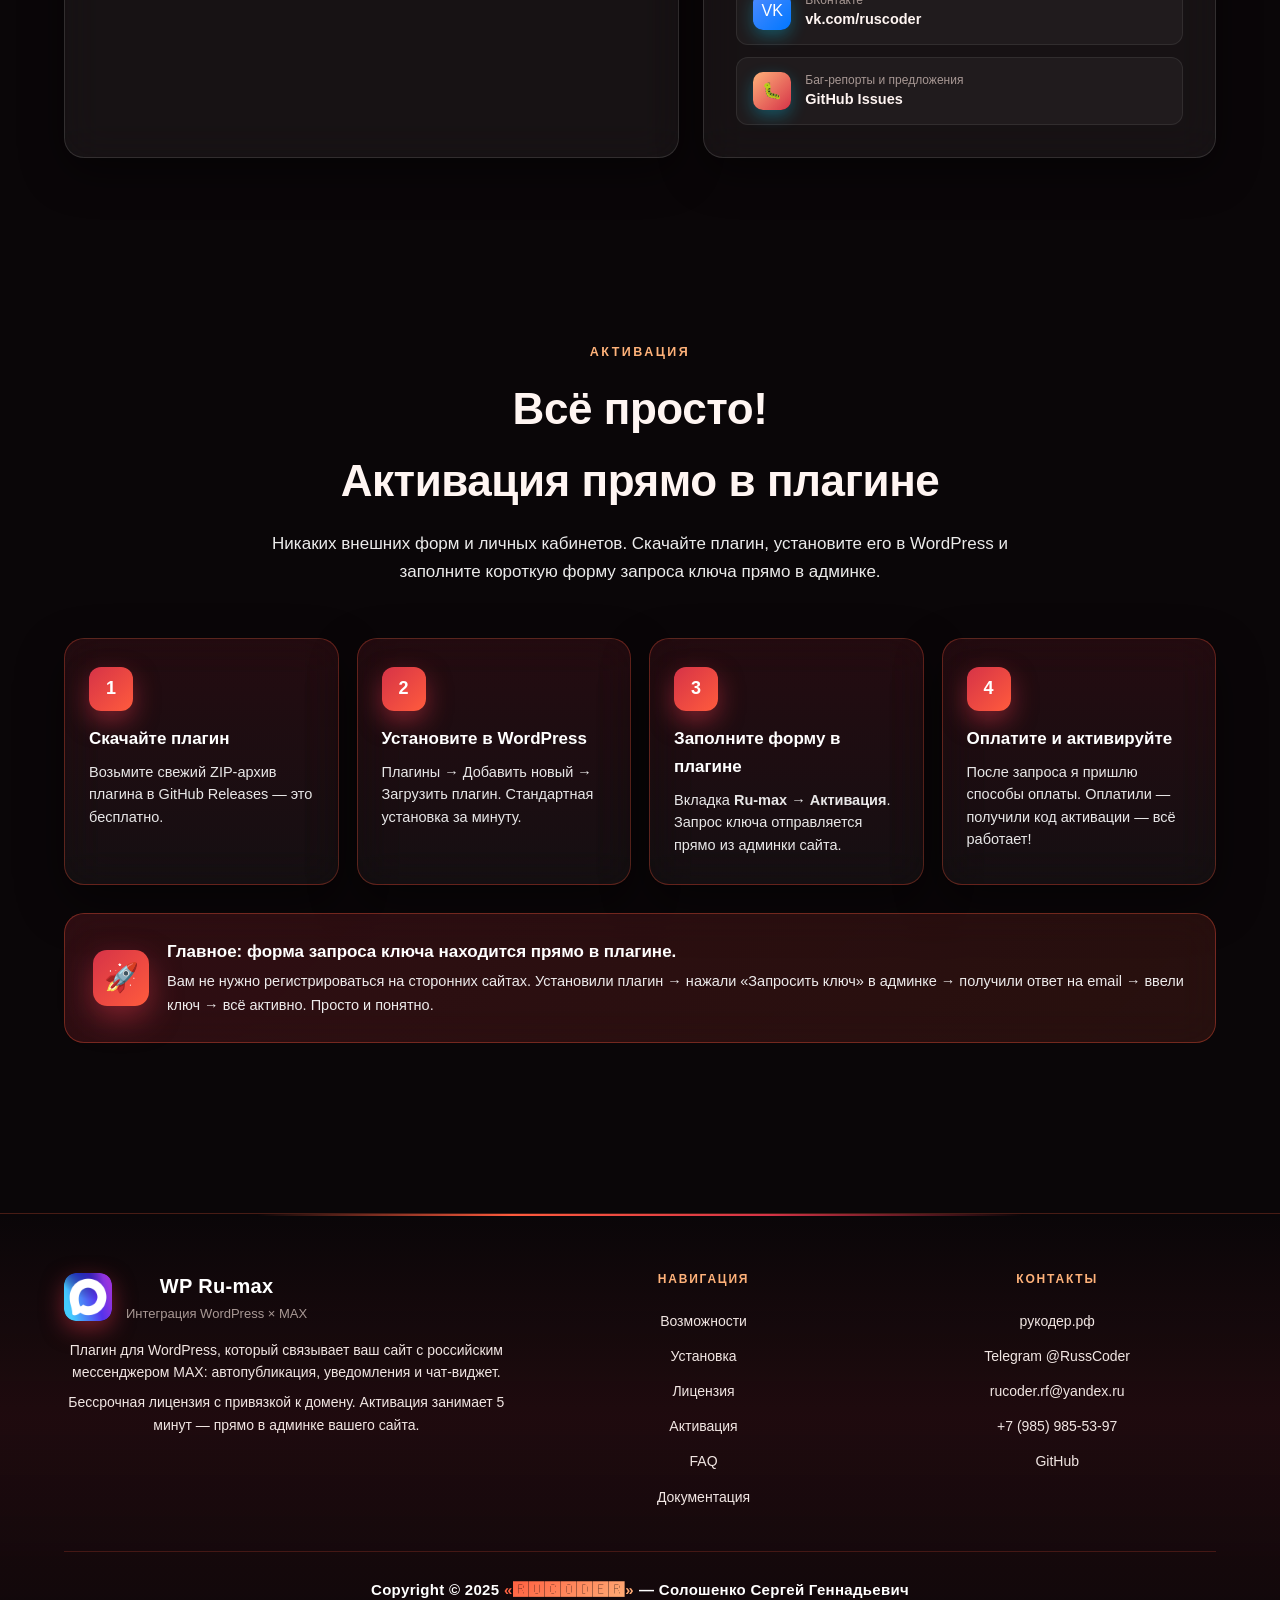
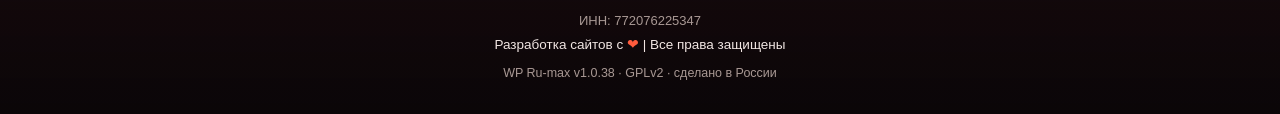
==== commit 8cea18a4: "Update index.html" ====
--- a/index.html
+++ b/index.html
@@ -47,7 +47,7 @@
             <div>
                 <div class="eyebrow">
                     <span class="dot"></span>
-                    <span>Версия 1.0.37 — bbPress + автовыбор изображений</span>
+                    <span>Версия 1.0.38 — UTM-метки, Яндекс.Метрика, защита от дублей</span>
                 </div>
                 <h1>
                     WordPress &times; MAX —<br>
@@ -785,7 +785,7 @@
             </div>
             <div class="inn">ИНН: 772076225347</div>
             <div>Разработка сайтов с <span class="heart">❤</span> | Все права защищены</div>
-            <div class="rights">WP Ru-max v1.0.36 · GPLv2 · сделано в России</div>
+            <div class="rights">WP Ru-max v1.0.38 · GPLv2 · сделано в России</div>
         </div>
     </div>
 </footer>
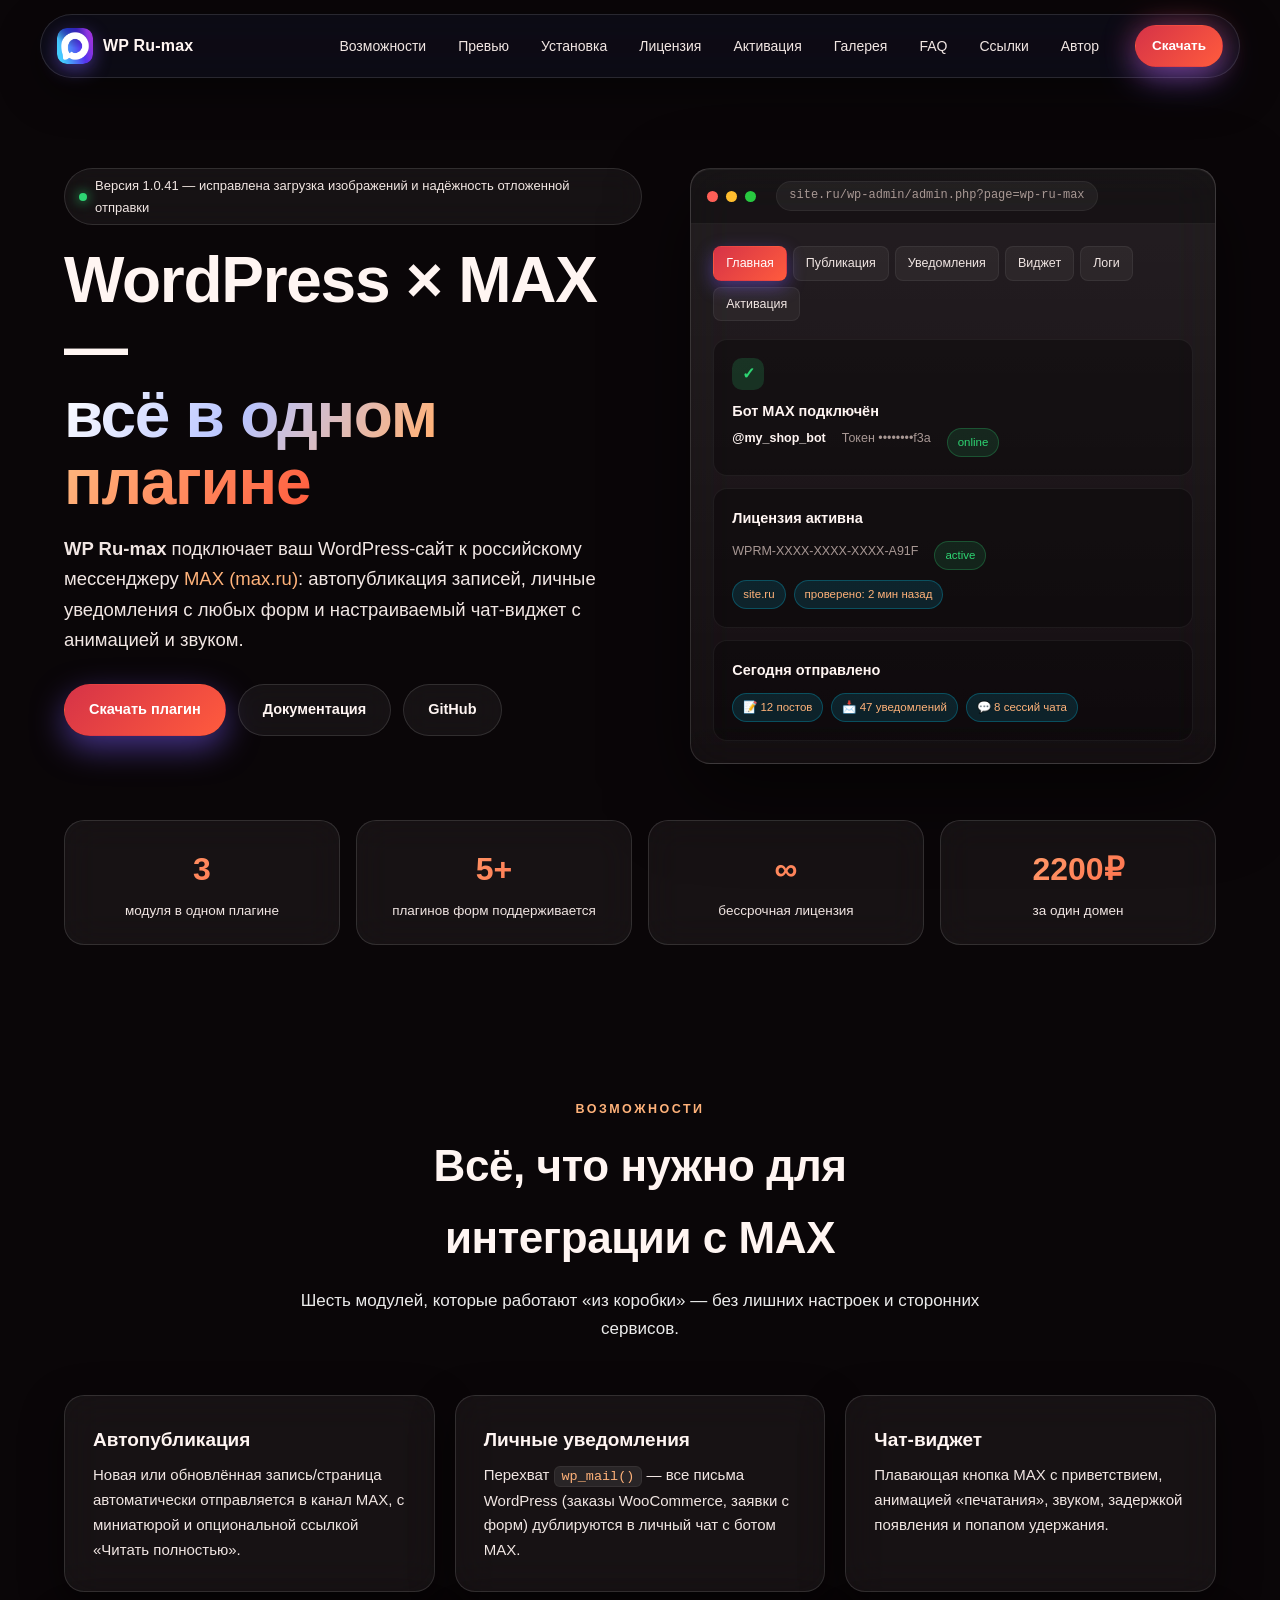
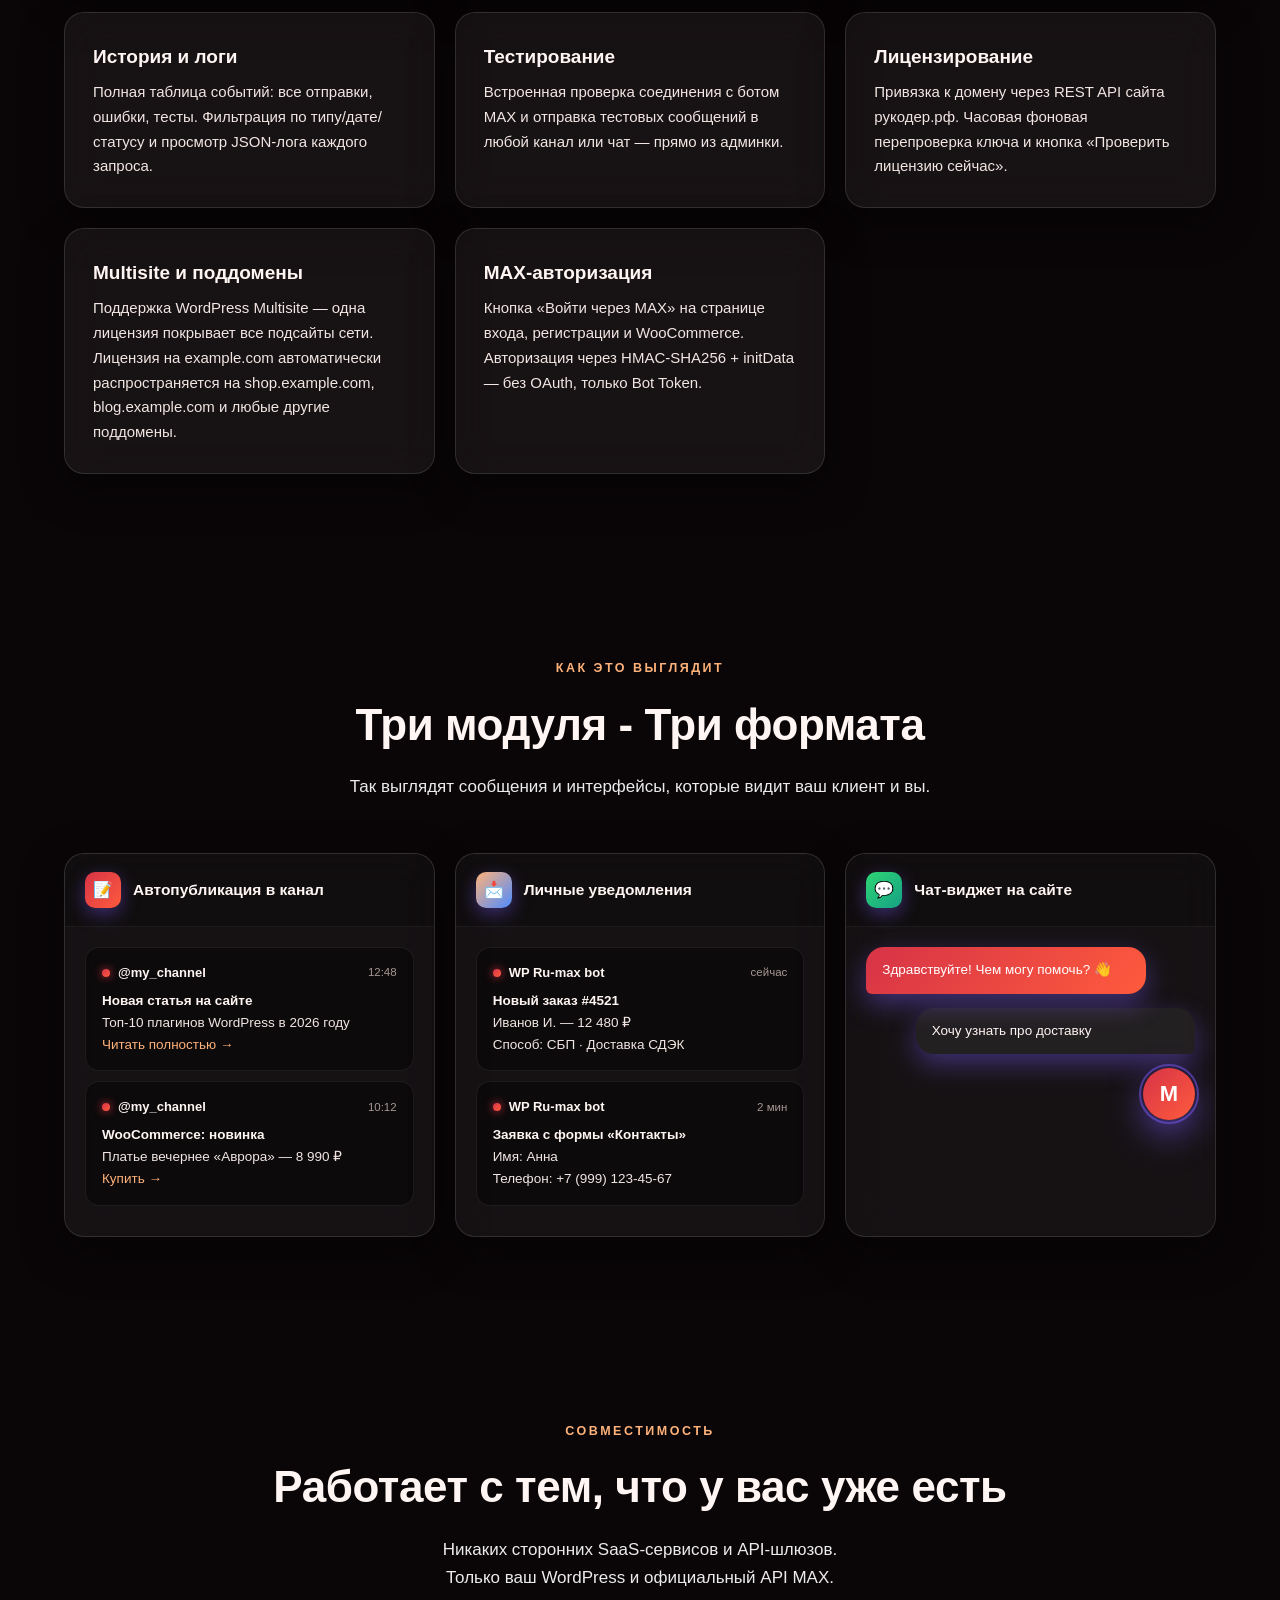
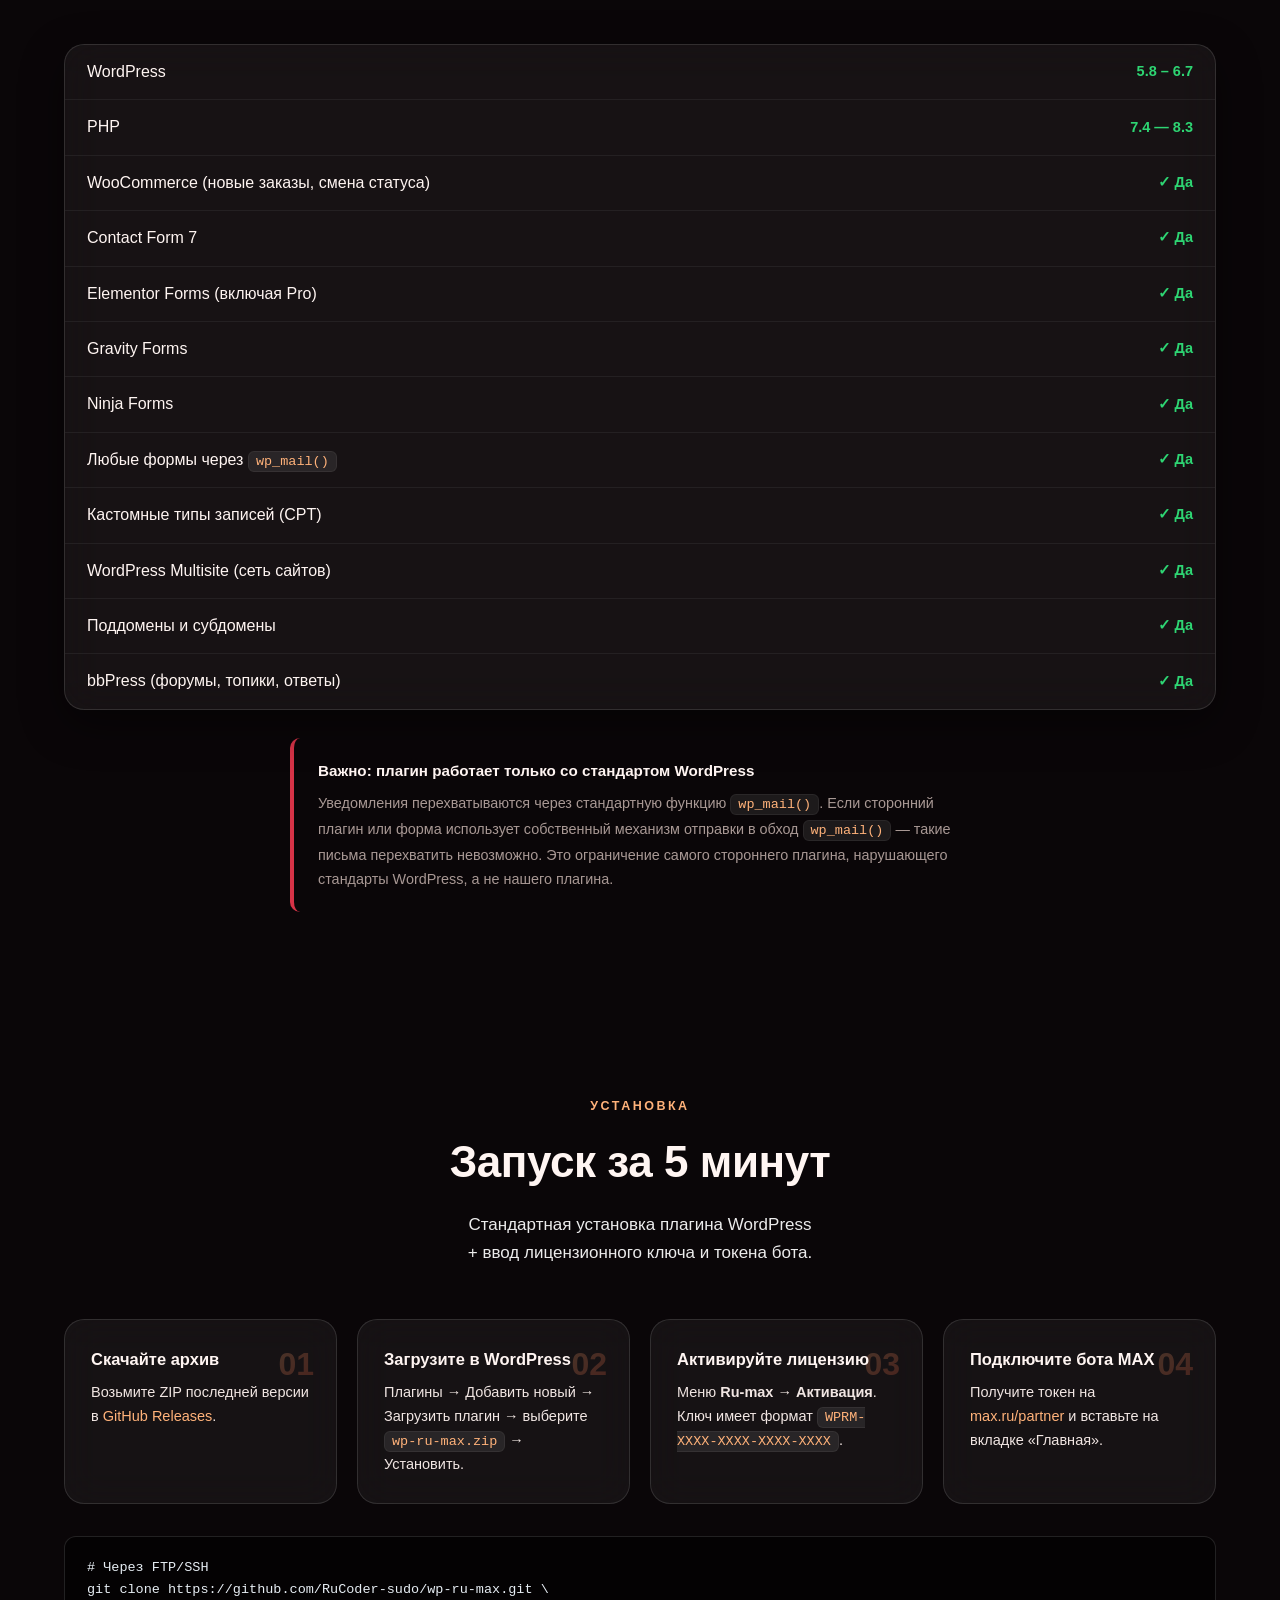
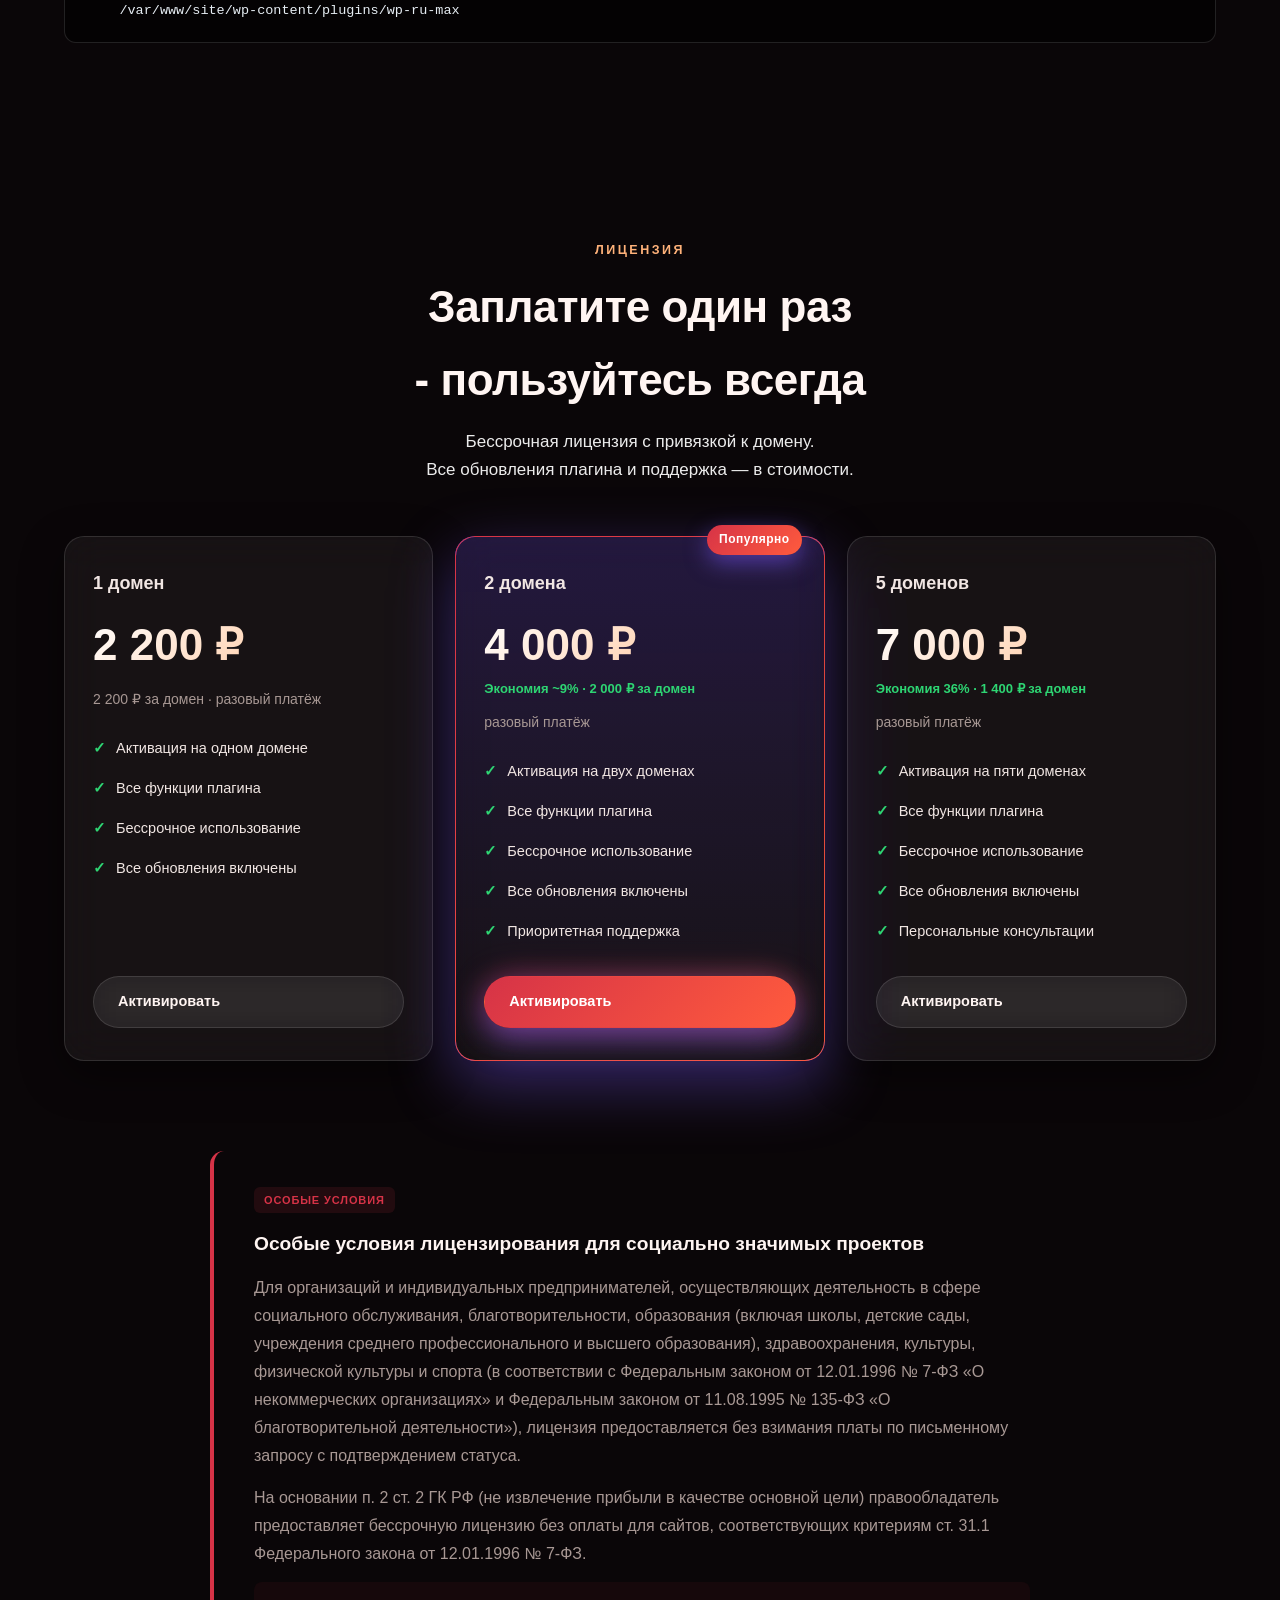
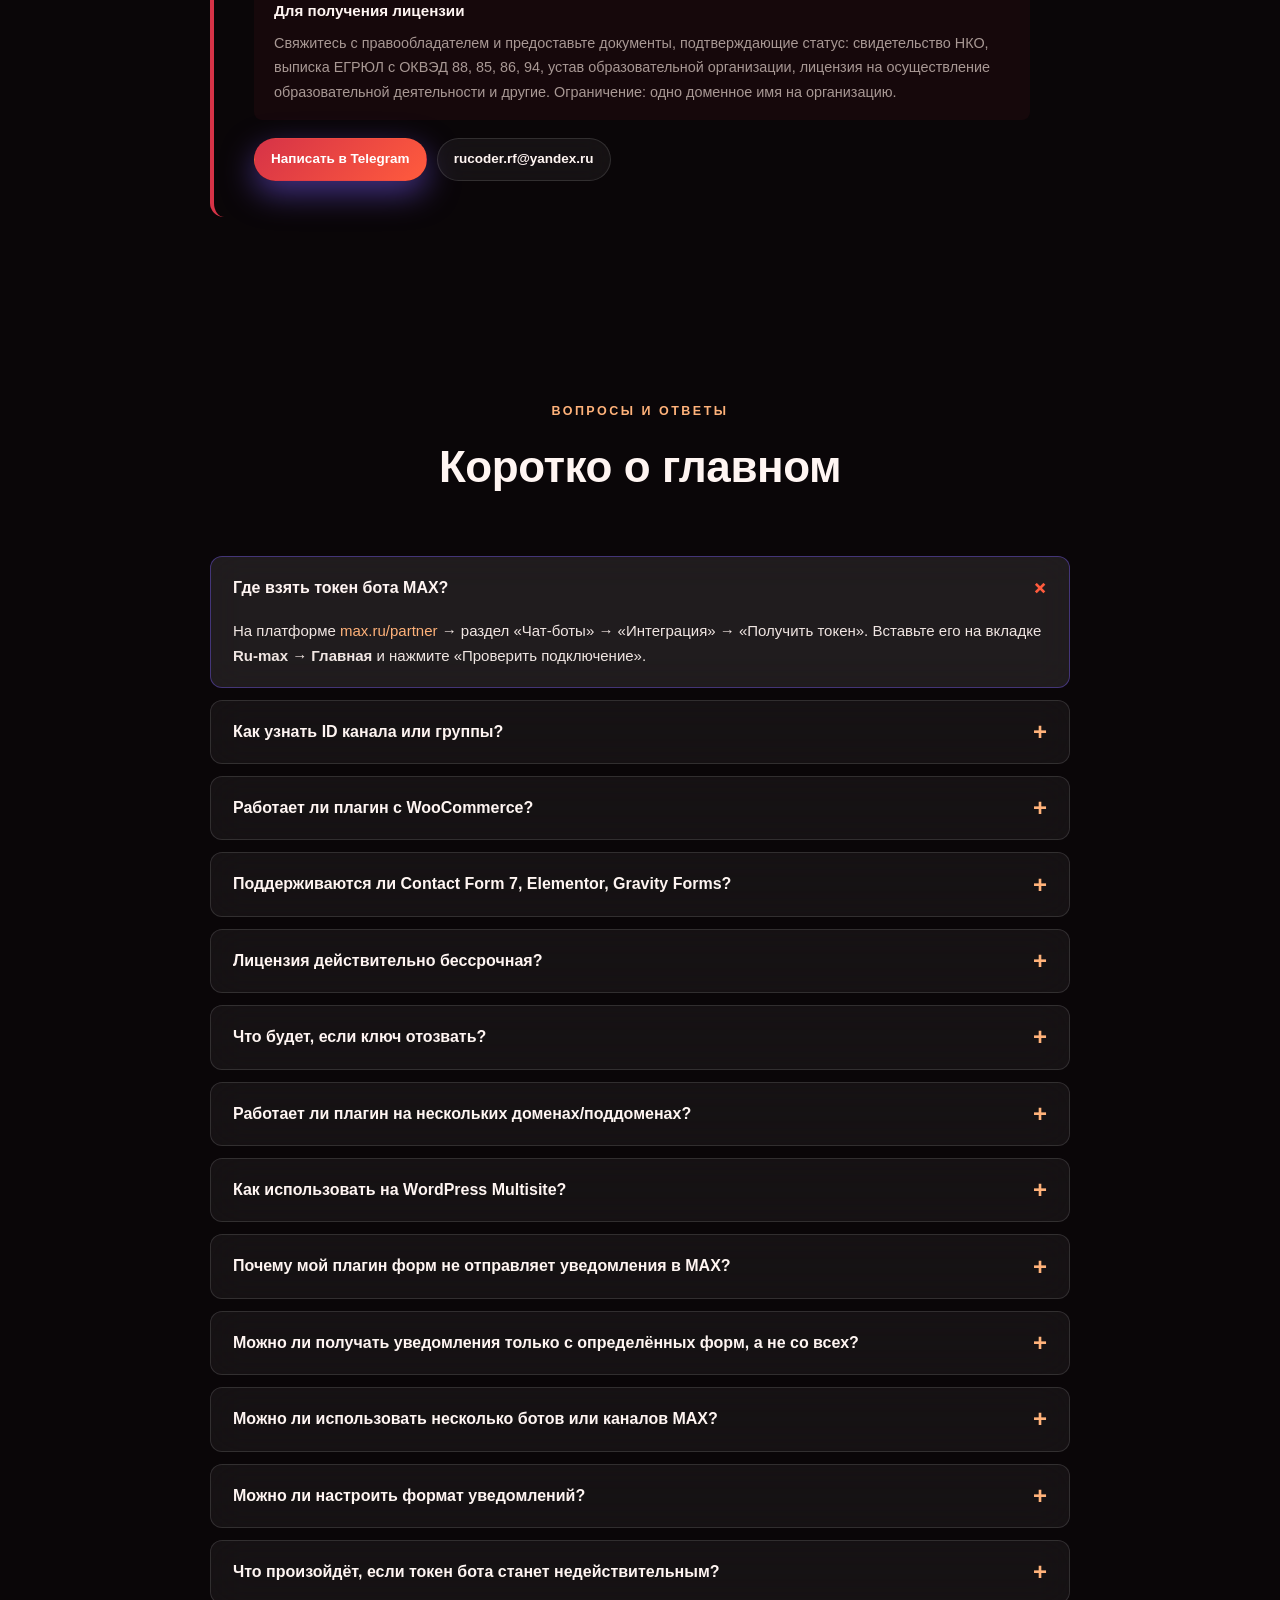
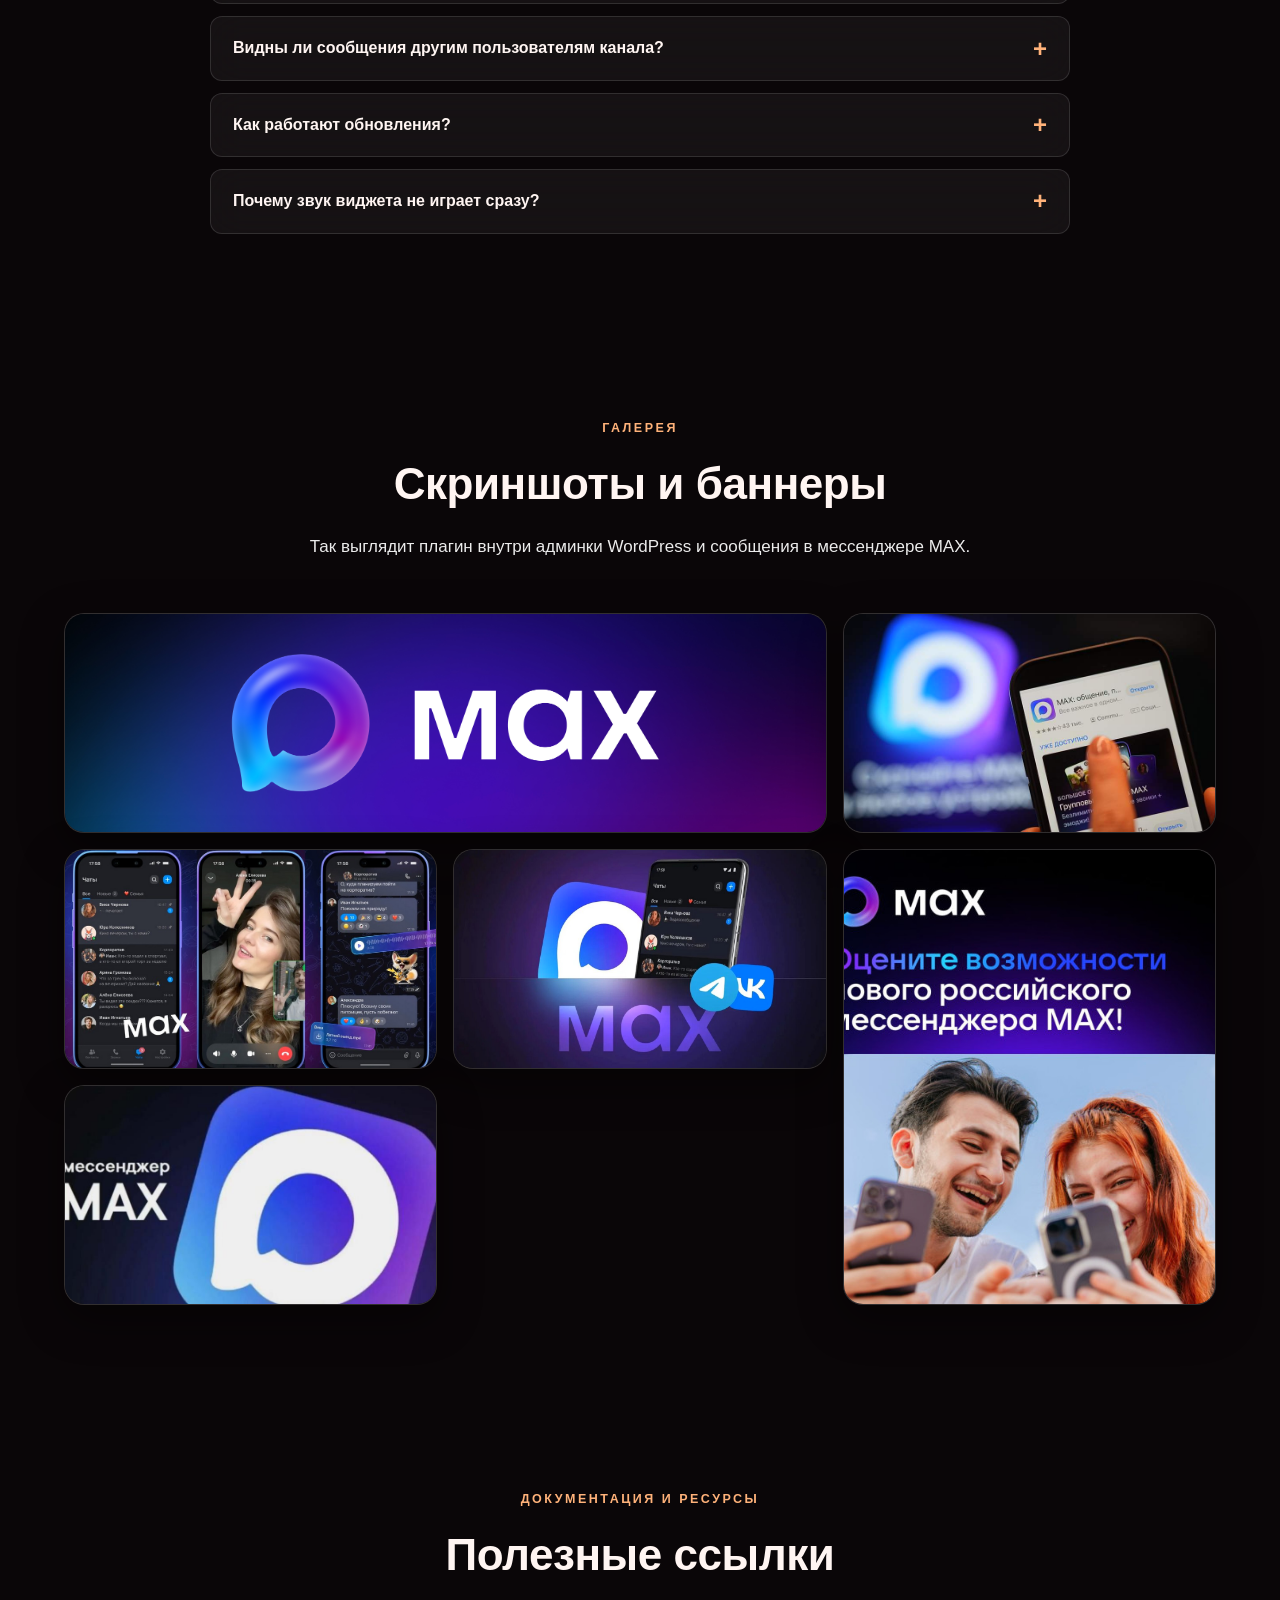
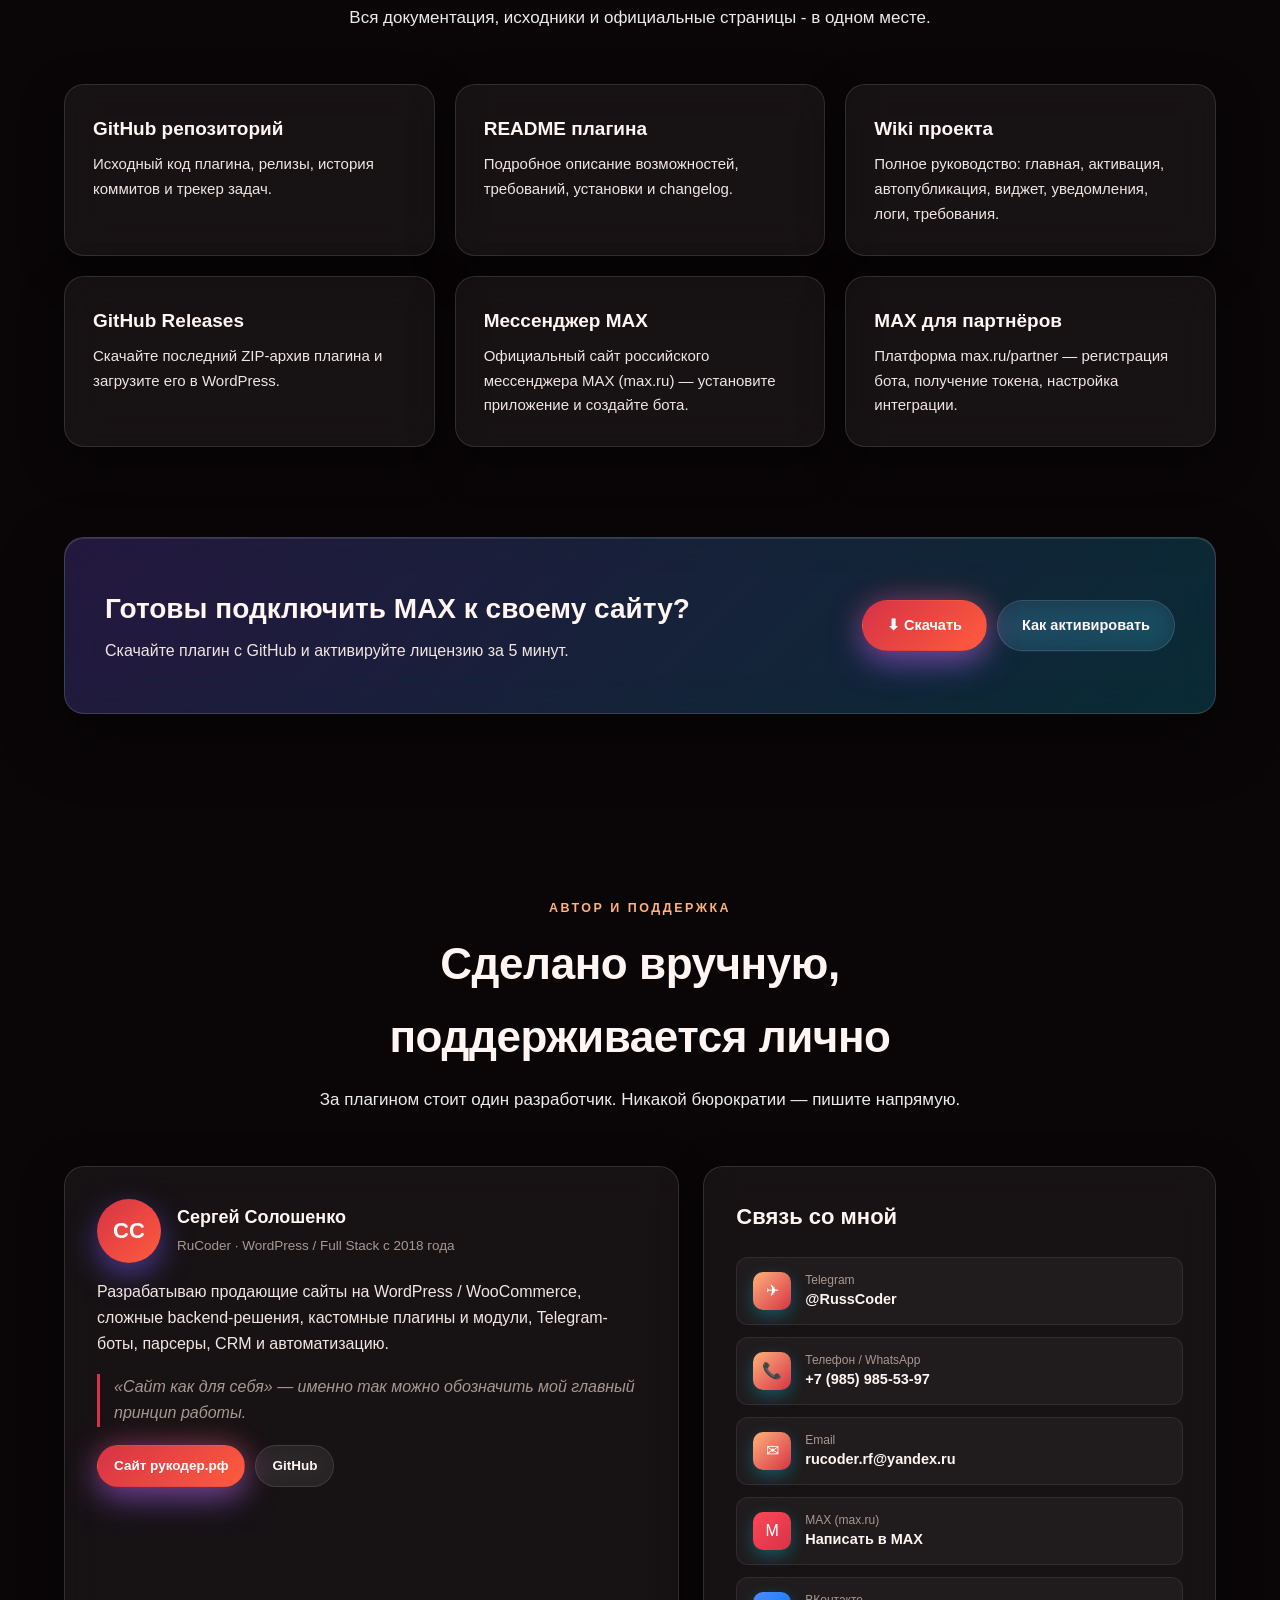
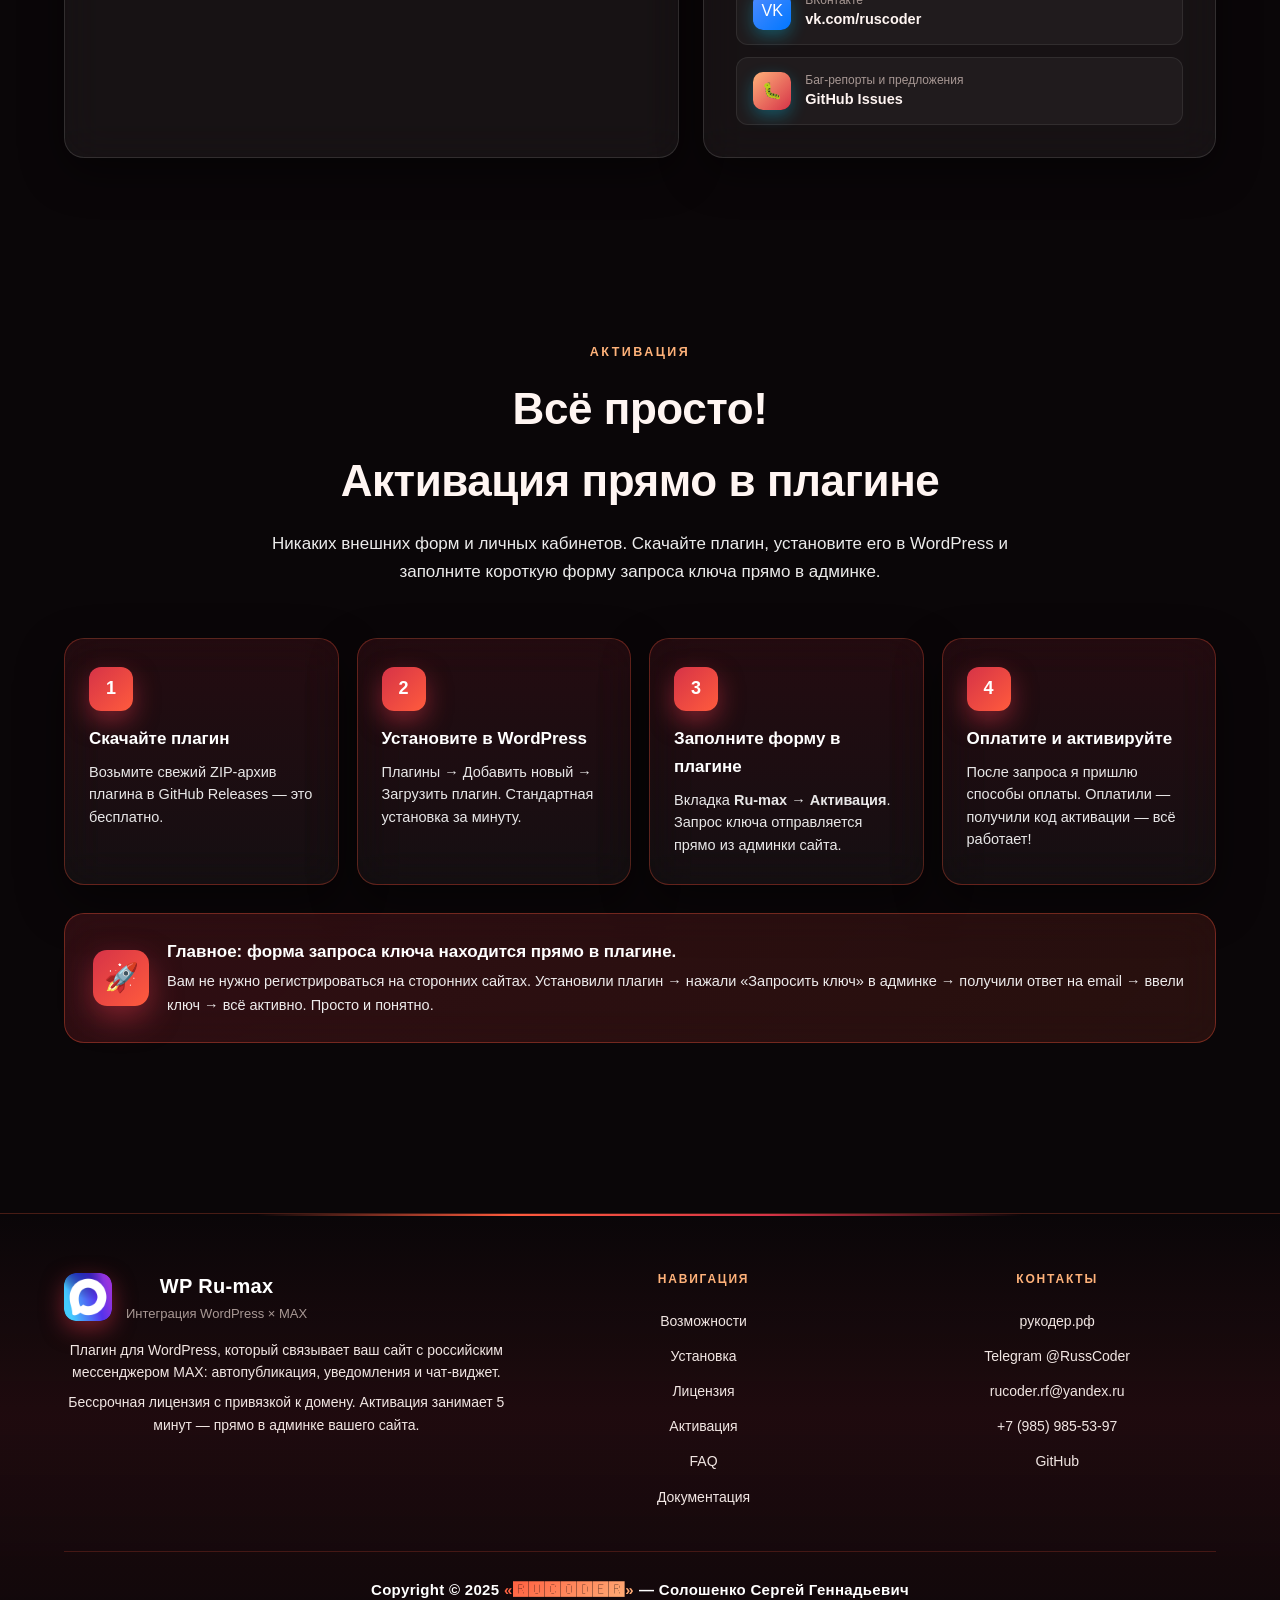
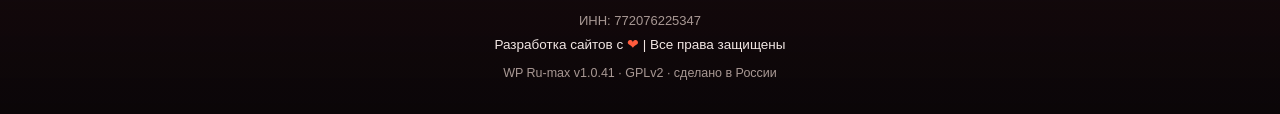
==== commit 613f27a8: "Update index.html" ====
--- a/index.html
+++ b/index.html
@@ -47,7 +47,7 @@
             <div>
                 <div class="eyebrow">
                     <span class="dot"></span>
-                    <span>Версия 1.0.38 — UTM-метки, Яндекс.Метрика, защита от дублей</span>
+                    <span>Версия 1.0.41 — исправлена загрузка изображений и надёжность отложенной отправки</span>
                 </div>
                 <h1>
                     WordPress &times; MAX —<br>
@@ -785,7 +785,7 @@
             </div>
             <div class="inn">ИНН: 772076225347</div>
             <div>Разработка сайтов с <span class="heart">❤</span> | Все права защищены</div>
-            <div class="rights">WP Ru-max v1.0.38 · GPLv2 · сделано в России</div>
+            <div class="rights">WP Ru-max v1.0.41 · GPLv2 · сделано в России</div>
         </div>
     </div>
 </footer>
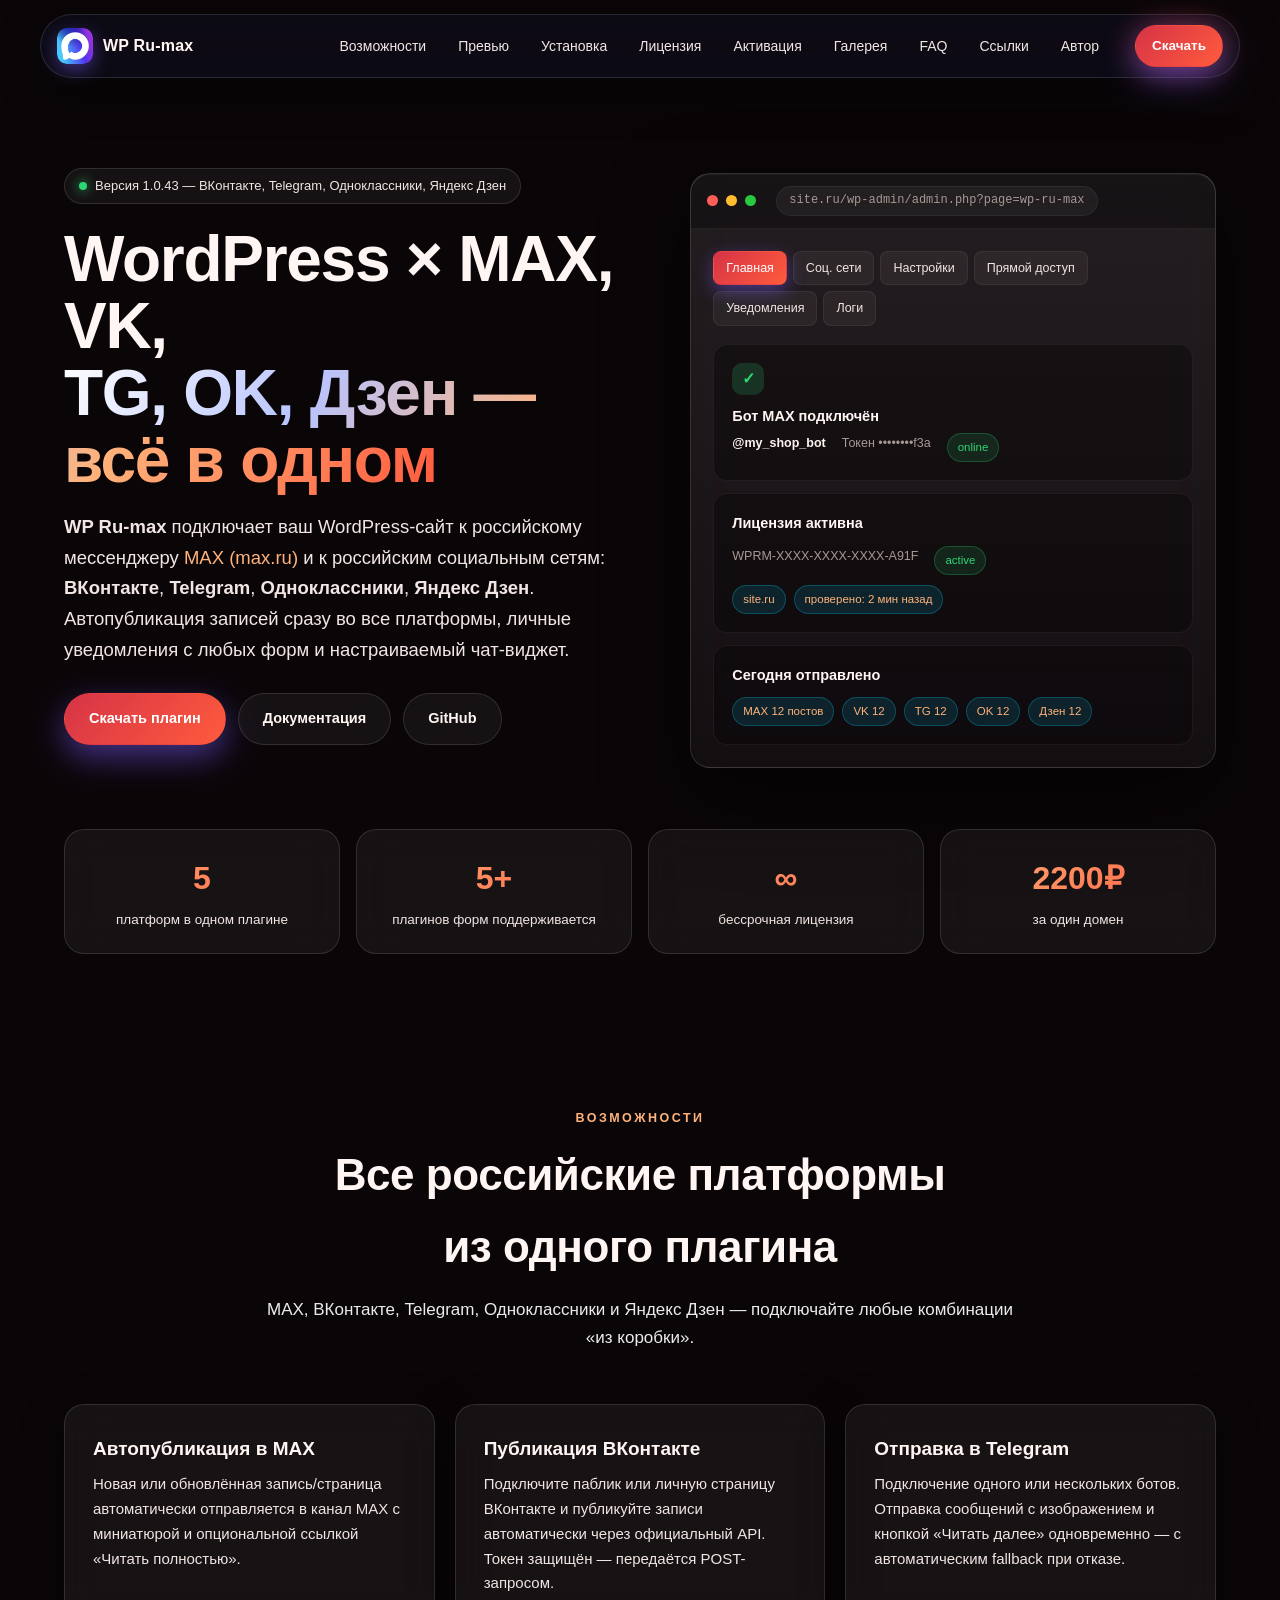
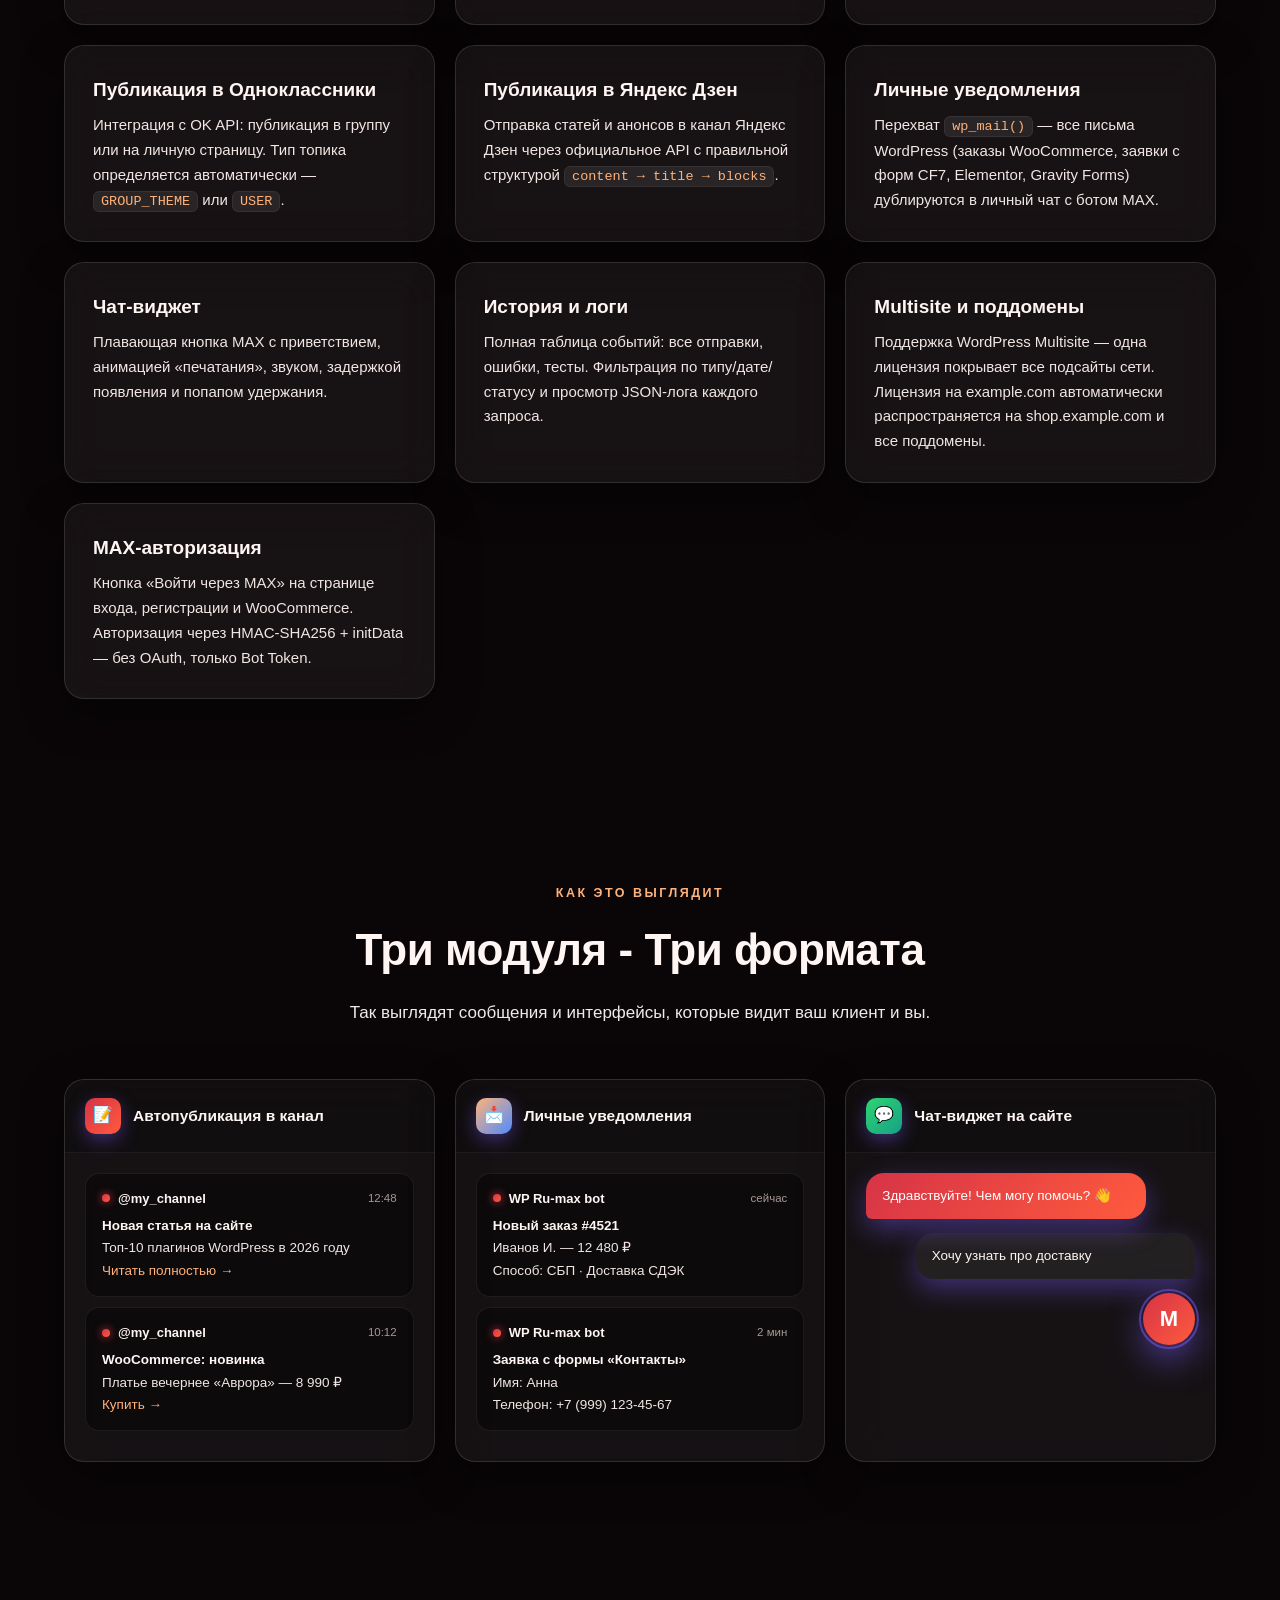
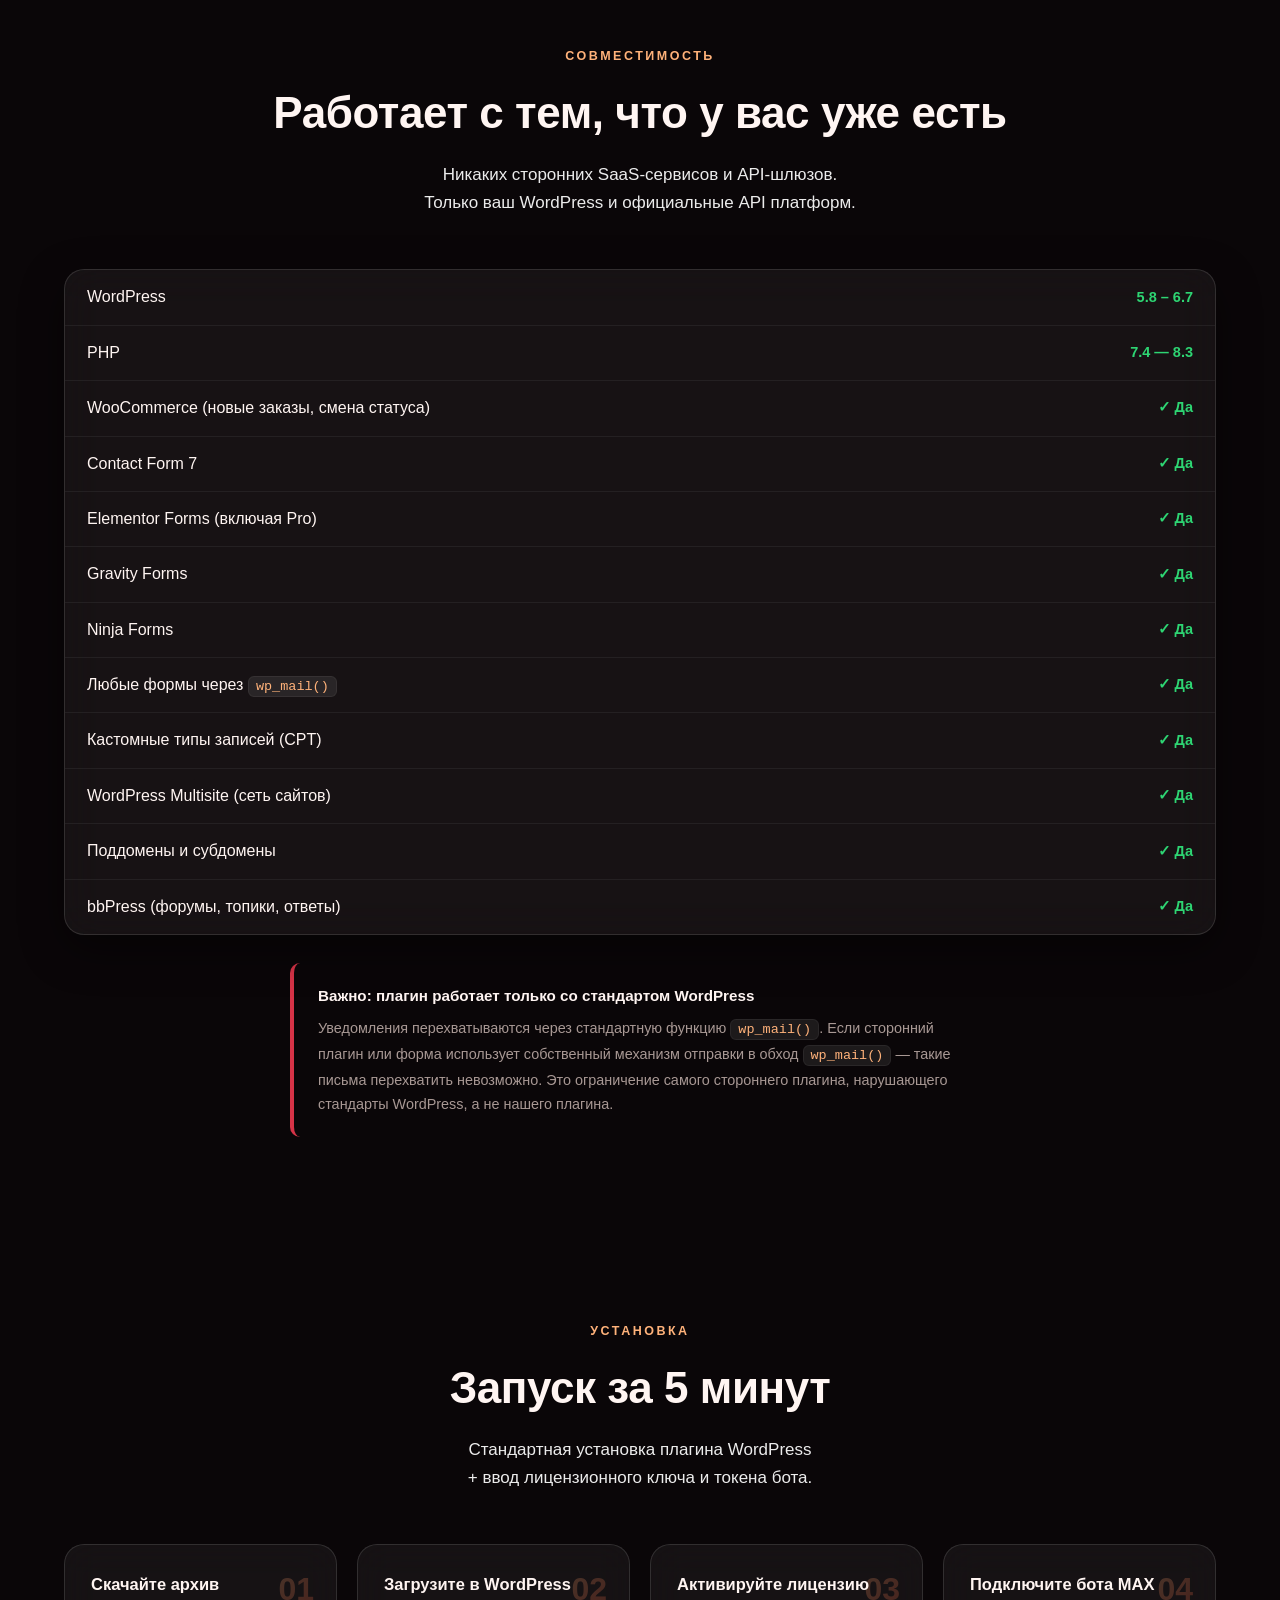
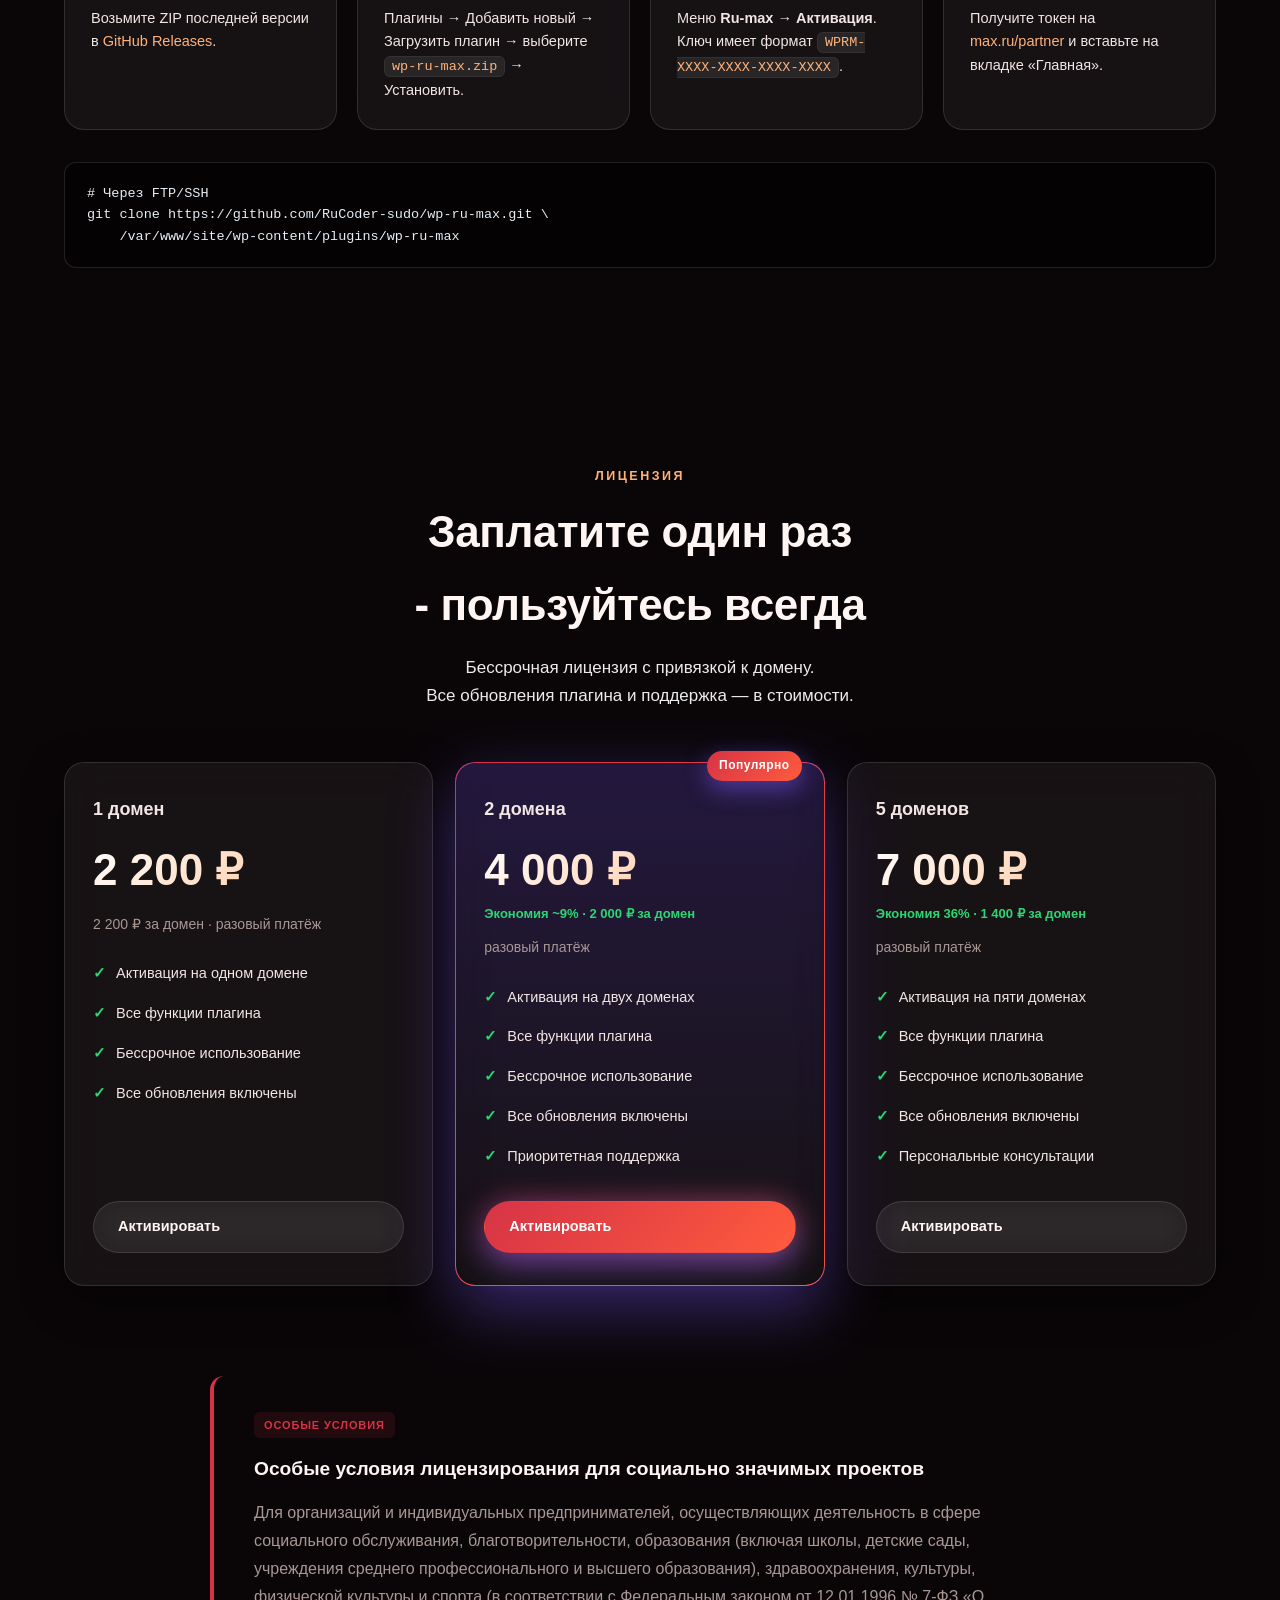
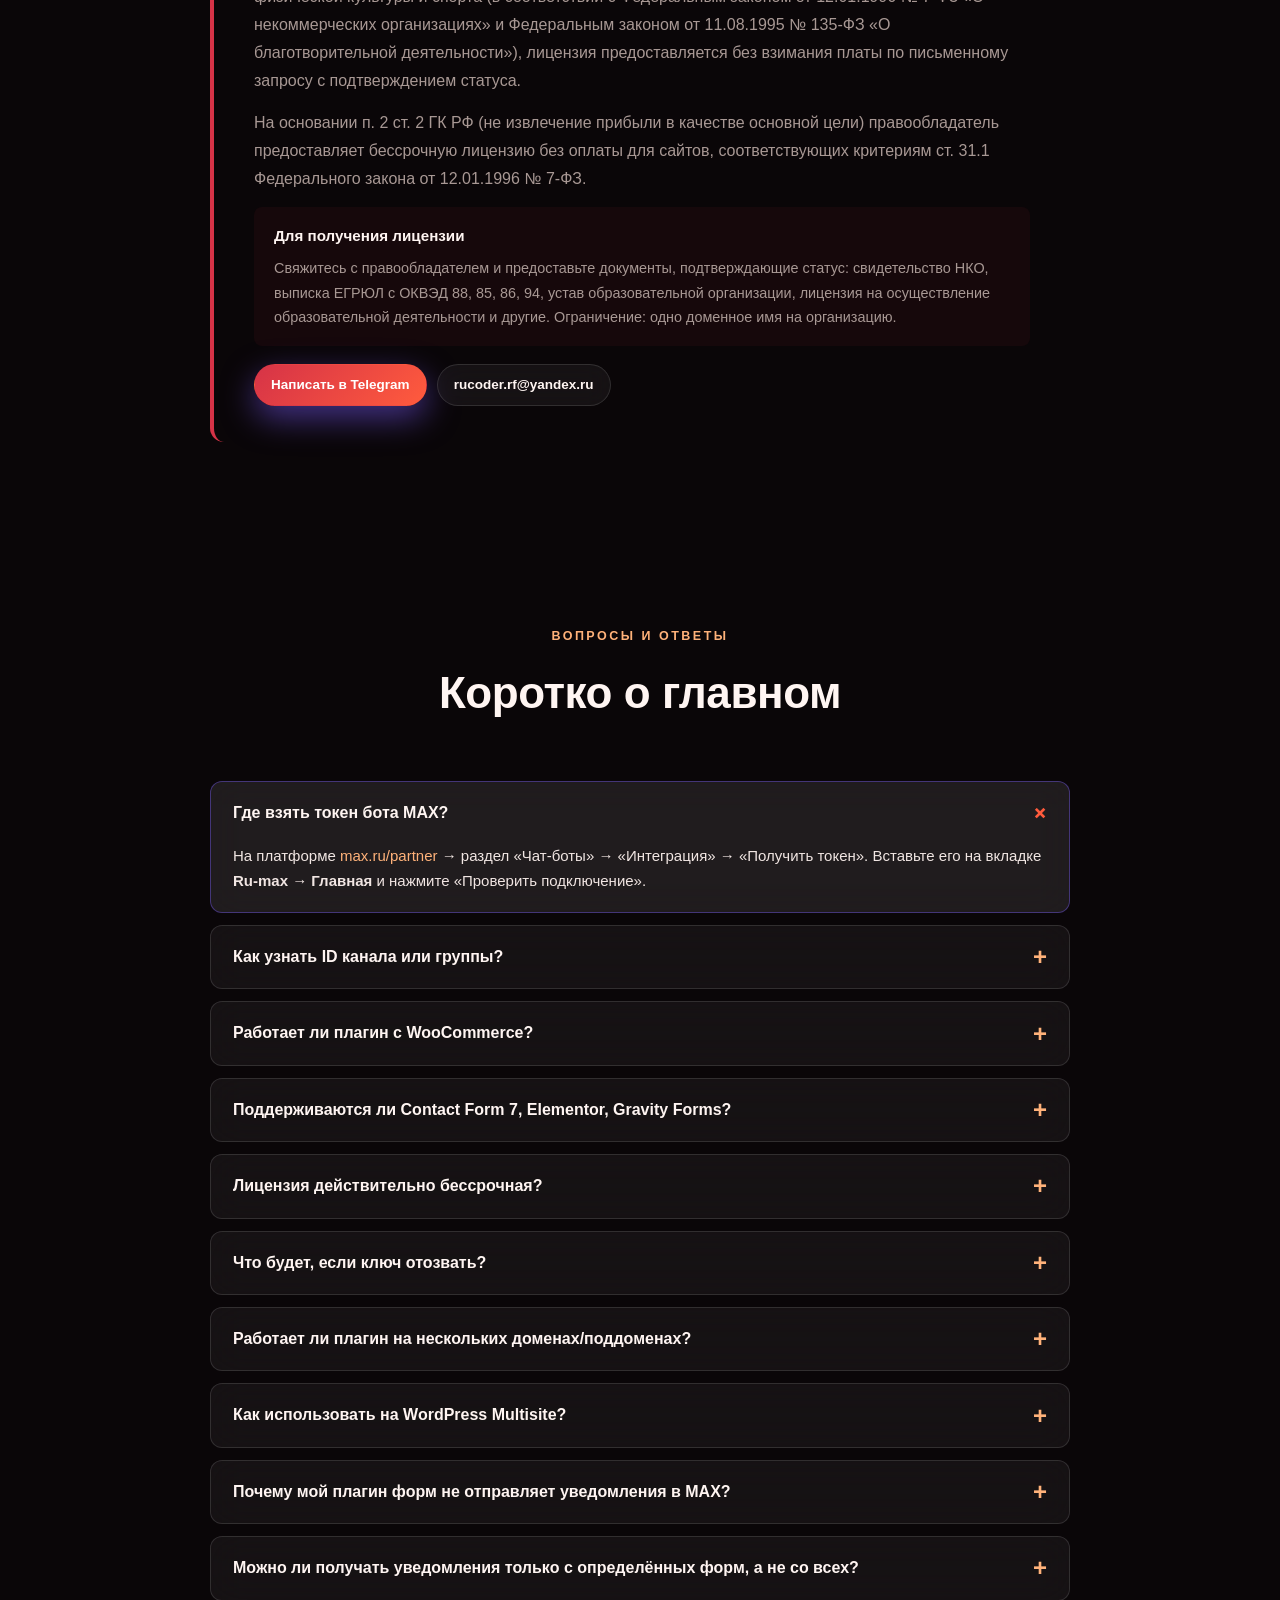
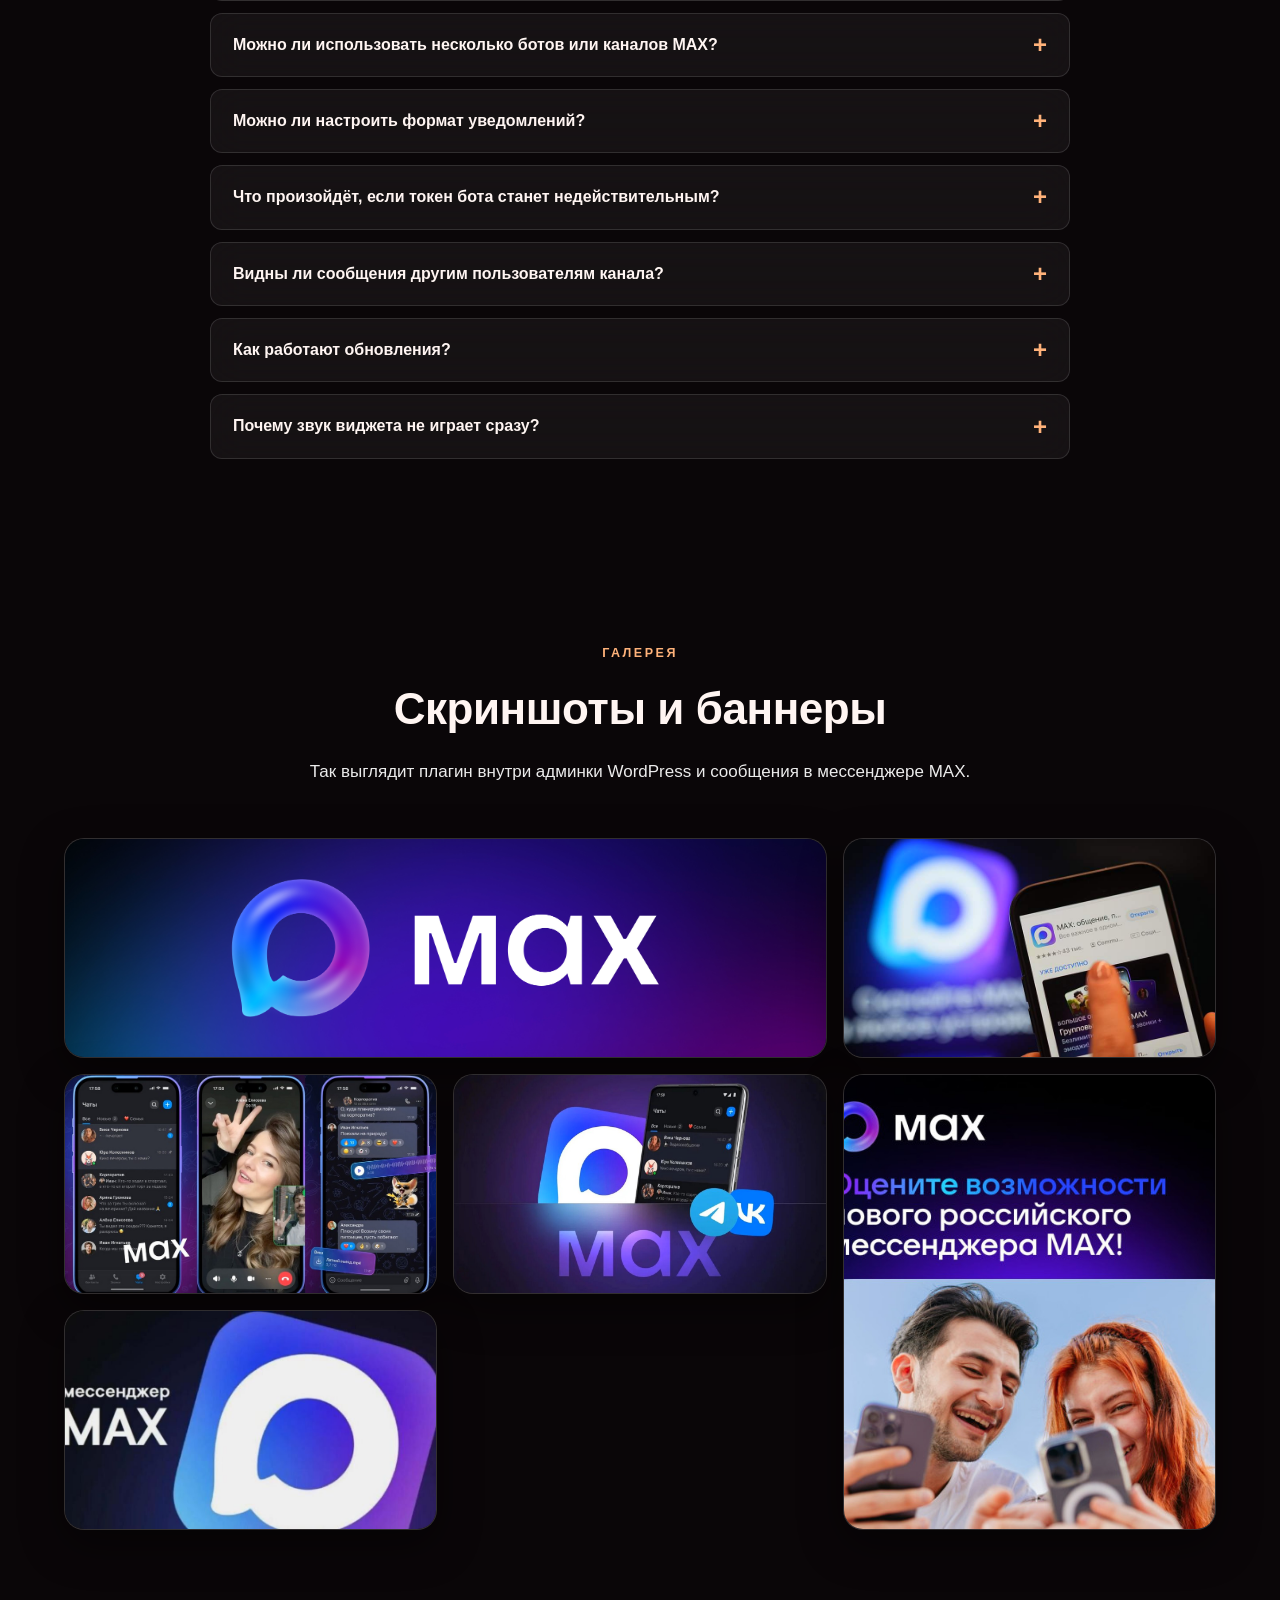
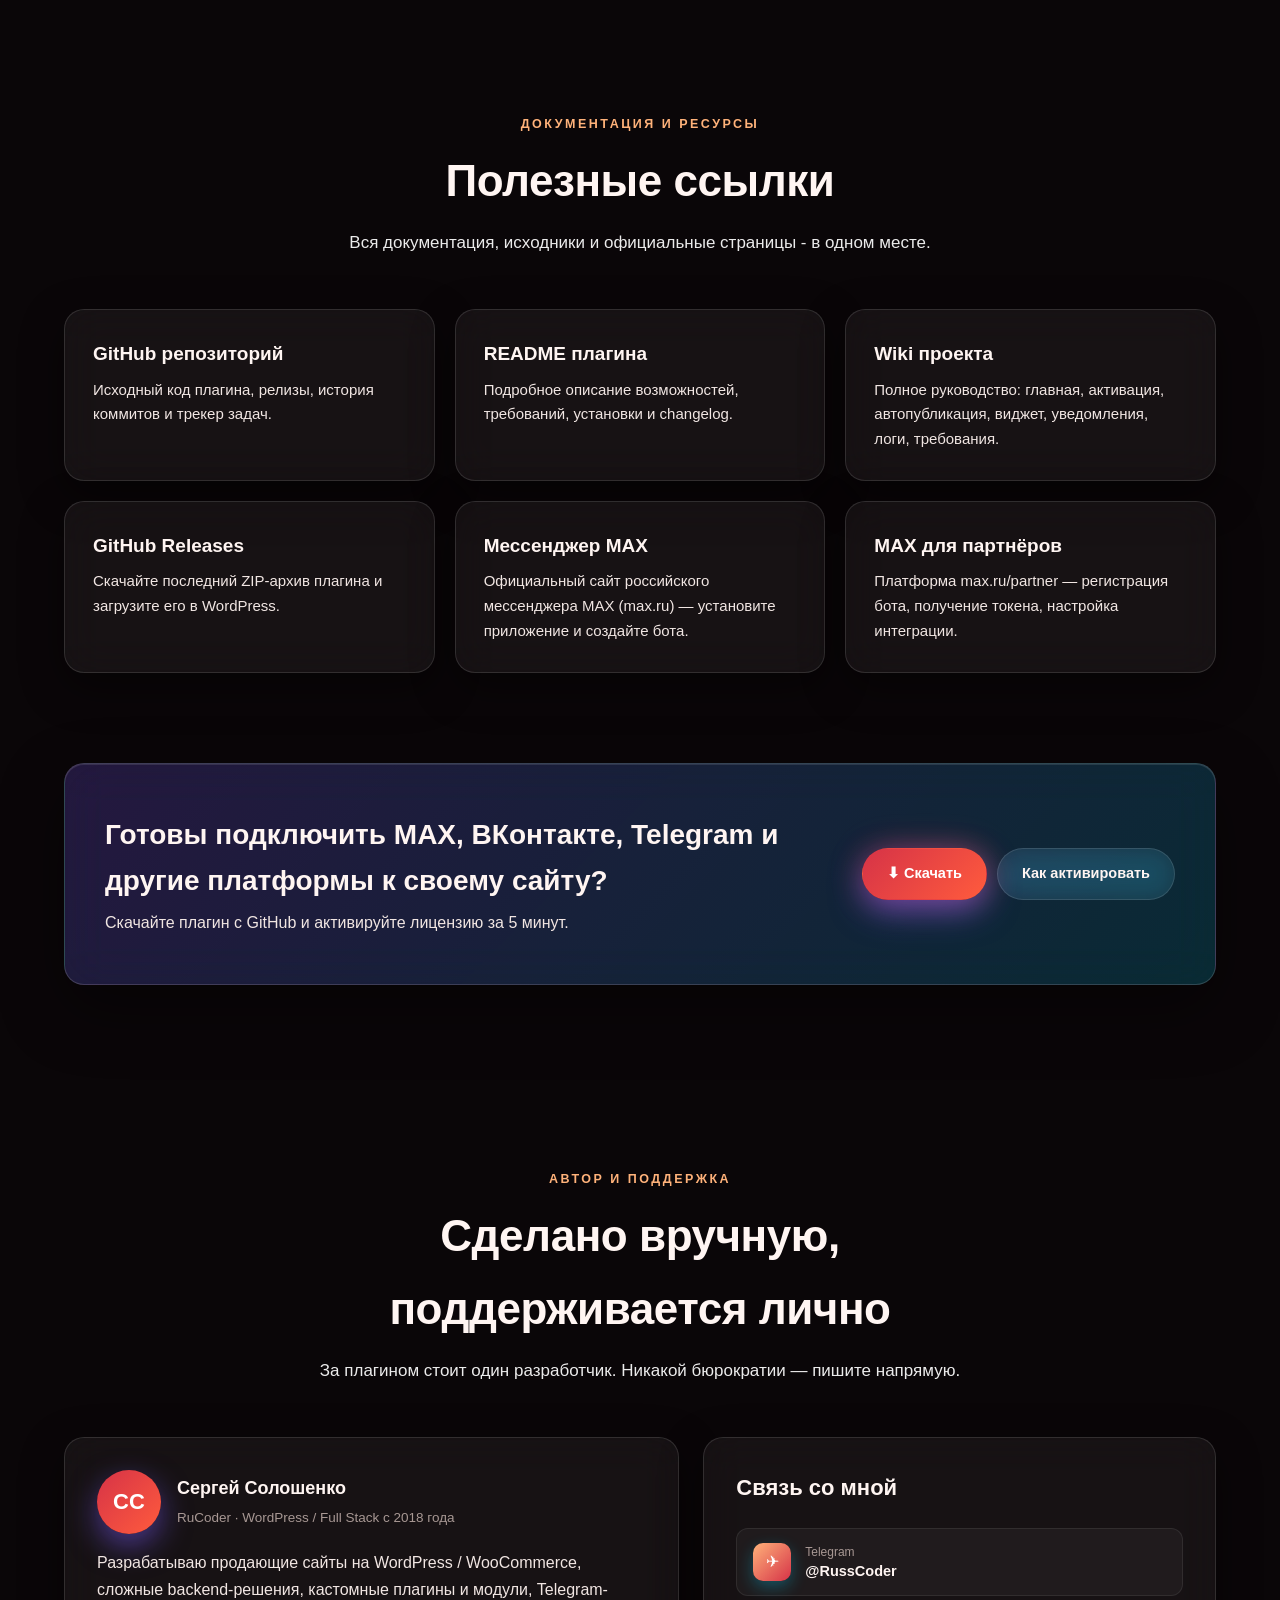
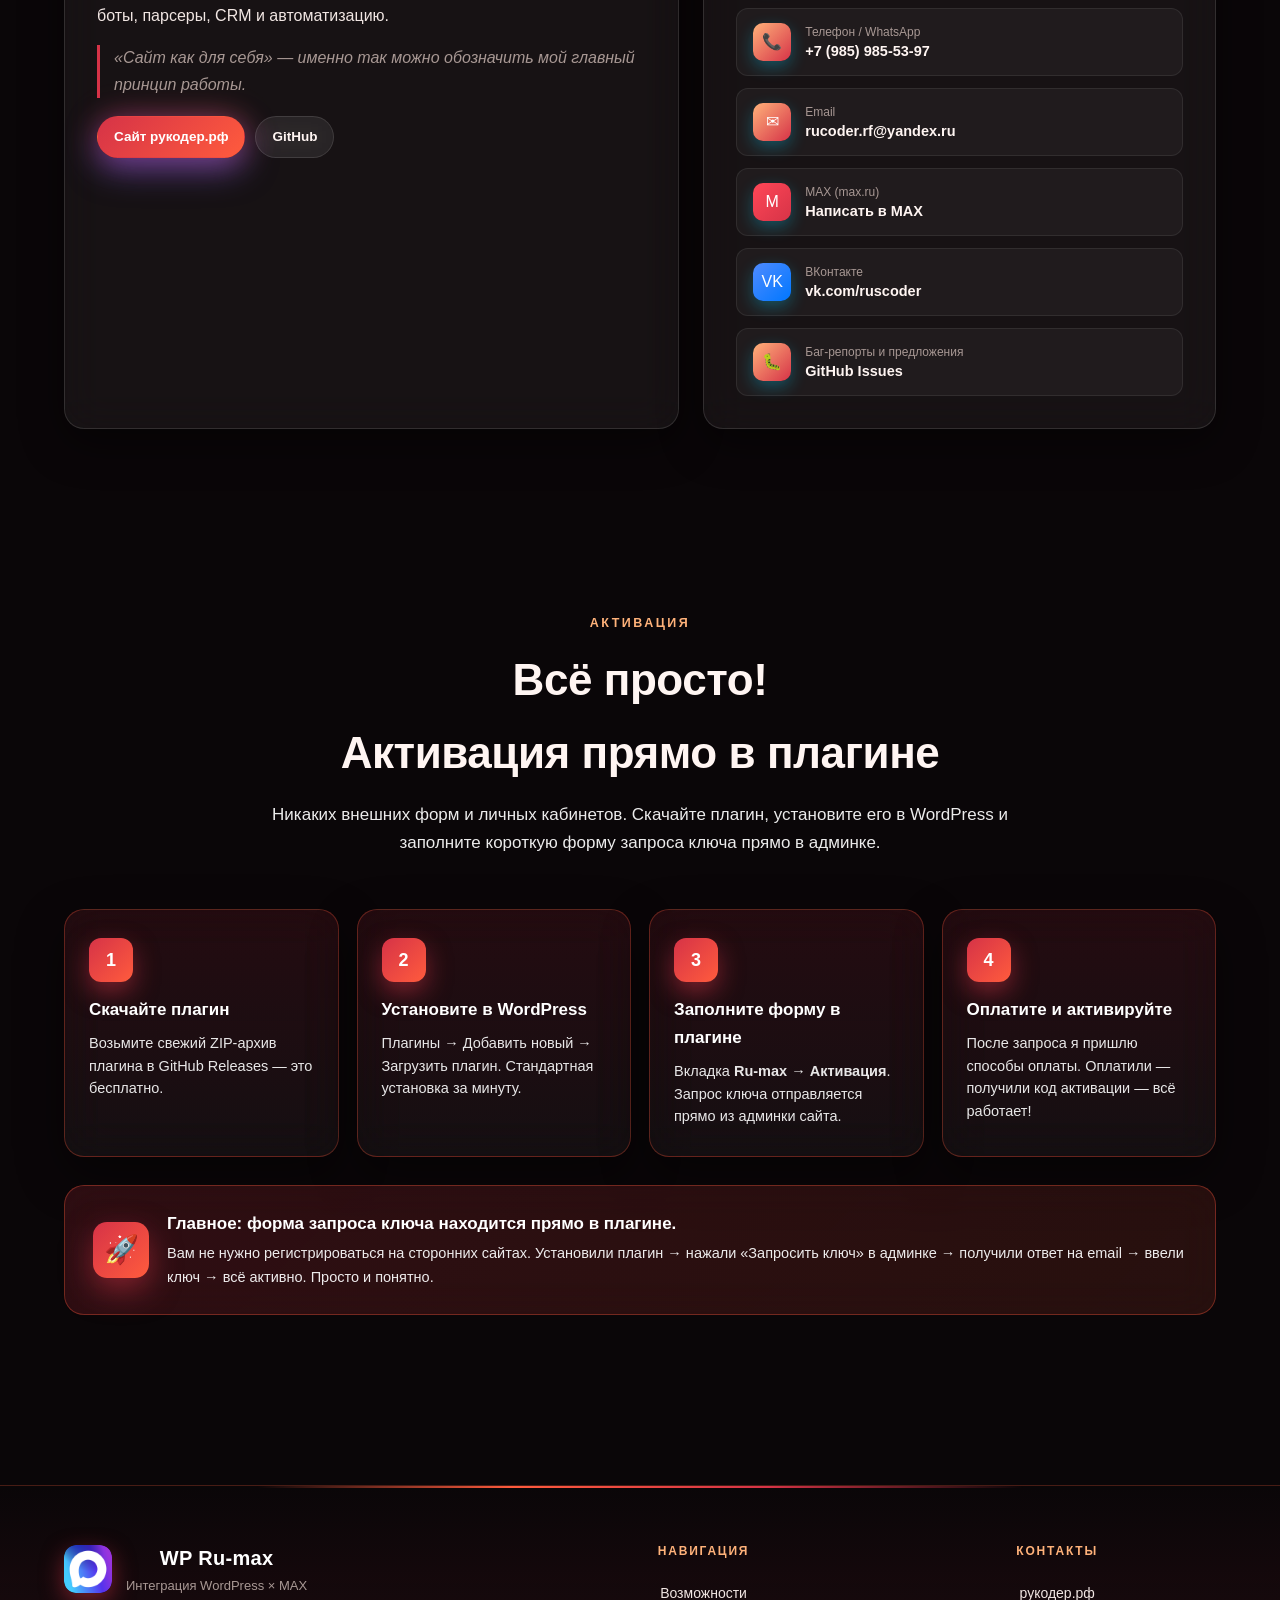
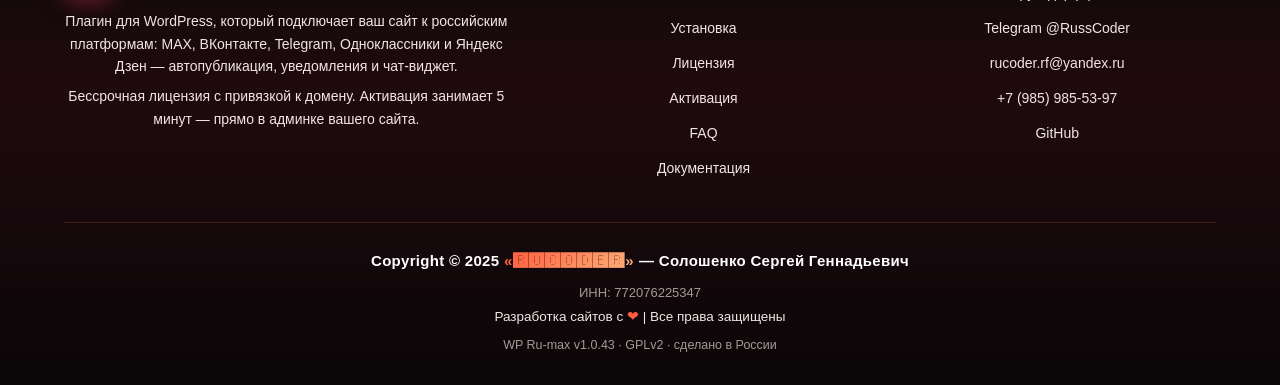
==== commit e5688fb7: "Update index.html" ====
--- a/index.html
+++ b/index.html
@@ -3,10 +3,10 @@
 <head>
 <meta charset="UTF-8">
 <meta name="viewport" content="width=device-width, initial-scale=1.0">
-<title>WP Ru-max — интеграция WordPress с мессенджером MAX</title>
-<meta name="description" content="Плагин WP Ru-max подключает WordPress к мессенджеру MAX (max.ru): автопубликация записей, личные уведомления с любых форм и красивый чат-виджет.">
-<meta property="og:title" content="WP Ru-max — интеграция WordPress с мессенджером MAX">
-<meta property="og:description" content="Автопубликация записей, личные уведомления с форм и чат-виджет MAX для вашего WordPress-сайта.">
+<title>WP Ru-max — интеграция WordPress с MAX, ВКонтакте, Telegram, Одноклассниками и Яндекс Дзен</title>
+<meta name="description" content="Плагин WP Ru-max подключает WordPress к мессенджеру MAX, ВКонтакте, Telegram, Одноклассникам и Яндекс Дзен: автопубликация записей, личные уведомления с любых форм и чат-виджет.">
+<meta property="og:title" content="WP Ru-max — интеграция WordPress с MAX, ВКонтакте, Telegram, Одноклассниками и Яндекс Дзен">
+<meta property="og:description" content="Автопубликация в MAX, ВКонтакте, Telegram, Одноклассники и Яндекс Дзен, личные уведомления с форм и чат-виджет для вашего WordPress-сайта.">
 <meta property="og:type" content="website">
 <meta property="og:image" content="assets/horizontal-5.jpg">
 <link rel="icon" type="image/png" href="assets/icon.png">
@@ -47,17 +47,18 @@
             <div>
                 <div class="eyebrow">
                     <span class="dot"></span>
-                    <span>Версия 1.0.41 — исправлена загрузка изображений и надёжность отложенной отправки</span>
+                    <span>Версия 1.0.43 — ВКонтакте, Telegram, Одноклассники, Яндекс Дзен</span>
                 </div>
                 <h1>
-                    WordPress &times; MAX —<br>
-                    <span class="grad">всё в одном плагине</span>
+                    WordPress × MAX, VK,<br>
+                    <span class="grad">TG, OK, Дзен — всё в одном</span>
                 </h1>
                 <p class="lead">
                     <strong>WP Ru-max</strong> подключает ваш WordPress-сайт к российскому мессенджеру
-                    <a href="https://max.ru" target="_blank" rel="noopener">MAX (max.ru)</a>:
-                    автопубликация записей, личные уведомления с любых форм и
-                    настраиваемый чат-виджет с анимацией и звуком.
+                    <a href="https://max.ru" target="_blank" rel="noopener">MAX (max.ru)</a>
+                    и к российским социальным сетям:
+                    <strong>ВКонтакте</strong>, <strong>Telegram</strong>, <strong>Одноклассники</strong>, <strong>Яндекс Дзен</strong>.
+                    Автопубликация записей сразу во все платформы, личные уведомления с любых форм и настраиваемый чат-виджет.
                 </p>
 
                 <div class="actions">
@@ -85,11 +86,11 @@
                 <div class="mockup-body">
                     <div class="mockup-tabs">
                         <span class="mockup-tab active">Главная</span>
-                        <span class="mockup-tab">Публикация</span>
+                        <span class="mockup-tab">Соц. сети</span>
+                        <span class="mockup-tab">Настройки</span>
+                        <span class="mockup-tab">Прямой доступ</span>
                         <span class="mockup-tab">Уведомления</span>
-                        <span class="mockup-tab">Виджет</span>
                         <span class="mockup-tab">Логи</span>
-                        <span class="mockup-tab">Активация</span>
                     </div>
 
                     <div class="mockup-card">
@@ -117,9 +118,11 @@
                     <div class="mockup-card" style="margin-bottom:0;">
                         <h5 style="margin-bottom:10px;">Сегодня отправлено</h5>
                         <div class="mockup-row">
-                            <span class="mockup-pill">📝 12 постов</span>
-                            <span class="mockup-pill">📩 47 уведомлений</span>
-                            <span class="mockup-pill">💬 8 сессий чата</span>
+                            <span class="mockup-pill">MAX 12 постов</span>
+                            <span class="mockup-pill">VK 12</span>
+                            <span class="mockup-pill">TG 12</span>
+                            <span class="mockup-pill">OK 12</span>
+                            <span class="mockup-pill">Дзен 12</span>
                         </div>
                     </div>
                 </div>
@@ -127,7 +130,7 @@
         </div>
 
         <div class="stats">
-            <div class="stat reveal"><div class="num">3</div><div class="lbl">модуля в одном плагине</div></div>
+            <div class="stat reveal"><div class="num">5</div><div class="lbl">платформ в одном плагине</div></div>
             <div class="stat reveal"><div class="num">5+</div><div class="lbl">плагинов форм поддерживается</div></div>
             <div class="stat reveal"><div class="num">∞</div><div class="lbl">бессрочная лицензия</div></div>
             <div class="stat reveal"><div class="num">2200₽</div><div class="lbl">за один домен</div></div>
@@ -140,18 +143,34 @@
     <div class="container">
         <div class="section-head">
             <span class="kicker">Возможности</span>
-            <h2>Всё, что нужно для<br>интеграции с MAX</h2>
-            <p>Шесть модулей, которые работают «из коробки» — без лишних настроек и сторонних сервисов.</p>
+            <h2>Все российские платформы<br>из одного плагина</h2>
+            <p>MAX, ВКонтакте, Telegram, Одноклассники и Яндекс Дзен — подключайте любые комбинации «из коробки».</p>
         </div>
 
         <div class="features">
             <div class="card reveal">
-                <h3>Автопубликация</h3>
-                <p>Новая или обновлённая запись/страница автоматически отправляется в канал MAX, с миниатюрой и опциональной ссылкой «Читать полностью».</p>
+                <h3>Автопубликация в MAX</h3>
+                <p>Новая или обновлённая запись/страница автоматически отправляется в канал MAX с миниатюрой и опциональной ссылкой «Читать полностью».</p>
+            </div>
+            <div class="card reveal">
+                <h3>Публикация ВКонтакте</h3>
+                <p>Подключите паблик или личную страницу ВКонтакте и публикуйте записи автоматически через официальный API. Токен защищён — передаётся POST-запросом.</p>
+            </div>
+            <div class="card reveal">
+                <h3>Отправка в Telegram</h3>
+                <p>Подключение одного или нескольких ботов. Отправка сообщений с изображением и кнопкой «Читать далее» одновременно — с автоматическим fallback при отказе.</p>
+            </div>
+            <div class="card reveal">
+                <h3>Публикация в Одноклассники</h3>
+                <p>Интеграция с OK API: публикация в группу или на личную страницу. Тип топика определяется автоматически — <code>GROUP_THEME</code> или <code>USER</code>.</p>
+            </div>
+            <div class="card reveal">
+                <h3>Публикация в Яндекс Дзен</h3>
+                <p>Отправка статей и анонсов в канал Яндекс Дзен через официальное API с правильной структурой <code>content → title → blocks</code>.</p>
             </div>
             <div class="card reveal">
                 <h3>Личные уведомления</h3>
-                <p>Перехват <code>wp_mail()</code> — все письма WordPress (заказы WooCommerce, заявки с форм) дублируются в личный чат с ботом MAX.</p>
+                <p>Перехват <code>wp_mail()</code> — все письма WordPress (заказы WooCommerce, заявки с форм CF7, Elementor, Gravity Forms) дублируются в личный чат с ботом MAX.</p>
             </div>
             <div class="card reveal">
                 <h3>Чат-виджет</h3>
@@ -162,16 +181,8 @@
                 <p>Полная таблица событий: все отправки, ошибки, тесты. Фильтрация по типу/дате/статусу и просмотр JSON-лога каждого запроса.</p>
             </div>
             <div class="card reveal">
-                <h3>Тестирование</h3>
-                <p>Встроенная проверка соединения с ботом MAX и отправка тестовых сообщений в любой канал или чат — прямо из админки.</p>
-            </div>
-            <div class="card reveal">
-                <h3>Лицензирование</h3>
-                <p>Привязка к домену через REST API сайта рукодер.рф. Часовая фоновая перепроверка ключа и кнопка «Проверить лицензию сейчас».</p>
-            </div>
-            <div class="card reveal">
                 <h3>Multisite и поддомены</h3>
-                <p>Поддержка WordPress Multisite — одна лицензия покрывает все подсайты сети. Лицензия на example.com автоматически распространяется на shop.example.com, blog.example.com и любые другие поддомены.</p>
+                <p>Поддержка WordPress Multisite — одна лицензия покрывает все подсайты сети. Лицензия на example.com автоматически распространяется на shop.example.com и все поддомены.</p>
             </div>
             <div class="card reveal">
                 <h3>MAX-авторизация</h3>
@@ -275,7 +286,7 @@
         <div class="section-head">
             <span class="kicker">Совместимость</span>
             <h2>Работает с тем, что у вас уже есть</h2>
-            <p>Никаких сторонних SaaS-сервисов и API-шлюзов.<br> Только ваш WordPress и официальный API MAX.</p>
+            <p>Никаких сторонних SaaS-сервисов и API-шлюзов.<br>Только ваш WordPress и официальные API платформ.</p>
         </div>
 
         <div class="compat reveal">
@@ -607,7 +618,7 @@
     <div class="container">
         <div class="cta-banner reveal">
             <div>
-                <h3>Готовы подключить MAX к своему сайту?</h3>
+                <h3>Готовы подключить MAX, ВКонтакте, Telegram и другие платформы к своему сайту?</h3>
                 <p>Скачайте плагин с GitHub и активируйте лицензию за 5 минут.</p>
             </div>
             <div style="display:flex; gap:10px; flex-wrap:wrap;">
@@ -755,7 +766,7 @@
                         <div class="sub">Интеграция WordPress × MAX</div>
                     </div>
                 </div>
-                <p>Плагин для WordPress, который связывает ваш сайт с российским мессенджером MAX: автопубликация, уведомления и чат-виджет.</p>
+                <p>Плагин для WordPress, который подключает ваш сайт к российским платформам: MAX, ВКонтакте, Telegram, Одноклассники и Яндекс Дзен — автопубликация, уведомления и чат-виджет.</p>
                 <p>Бессрочная лицензия с привязкой к домену. Активация занимает 5 минут — прямо в админке вашего сайта.</p>
             </div>
 
@@ -785,7 +796,7 @@
             </div>
             <div class="inn">ИНН: 772076225347</div>
             <div>Разработка сайтов с <span class="heart">❤</span> | Все права защищены</div>
-            <div class="rights">WP Ru-max v1.0.41 · GPLv2 · сделано в России</div>
+            <div class="rights">WP Ru-max v1.0.43 · GPLv2 · сделано в России</div>
         </div>
     </div>
 </footer>
